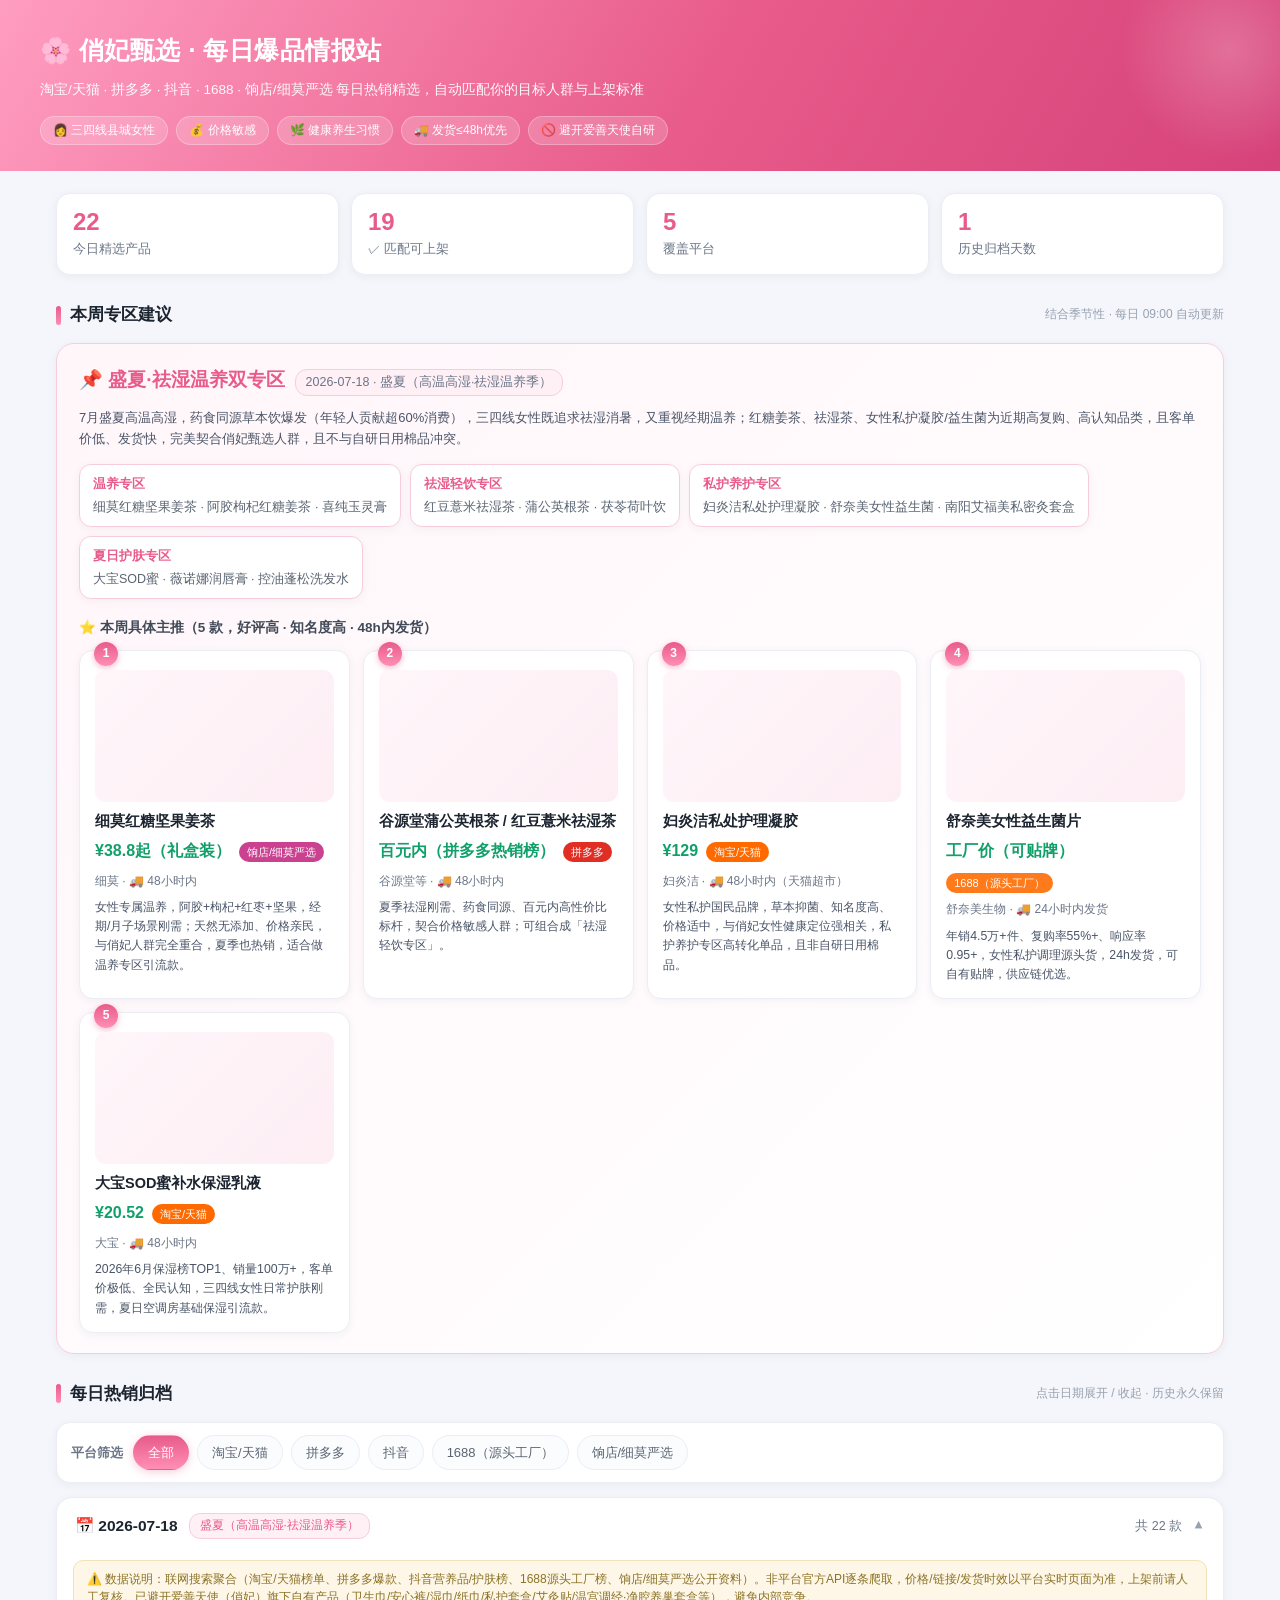
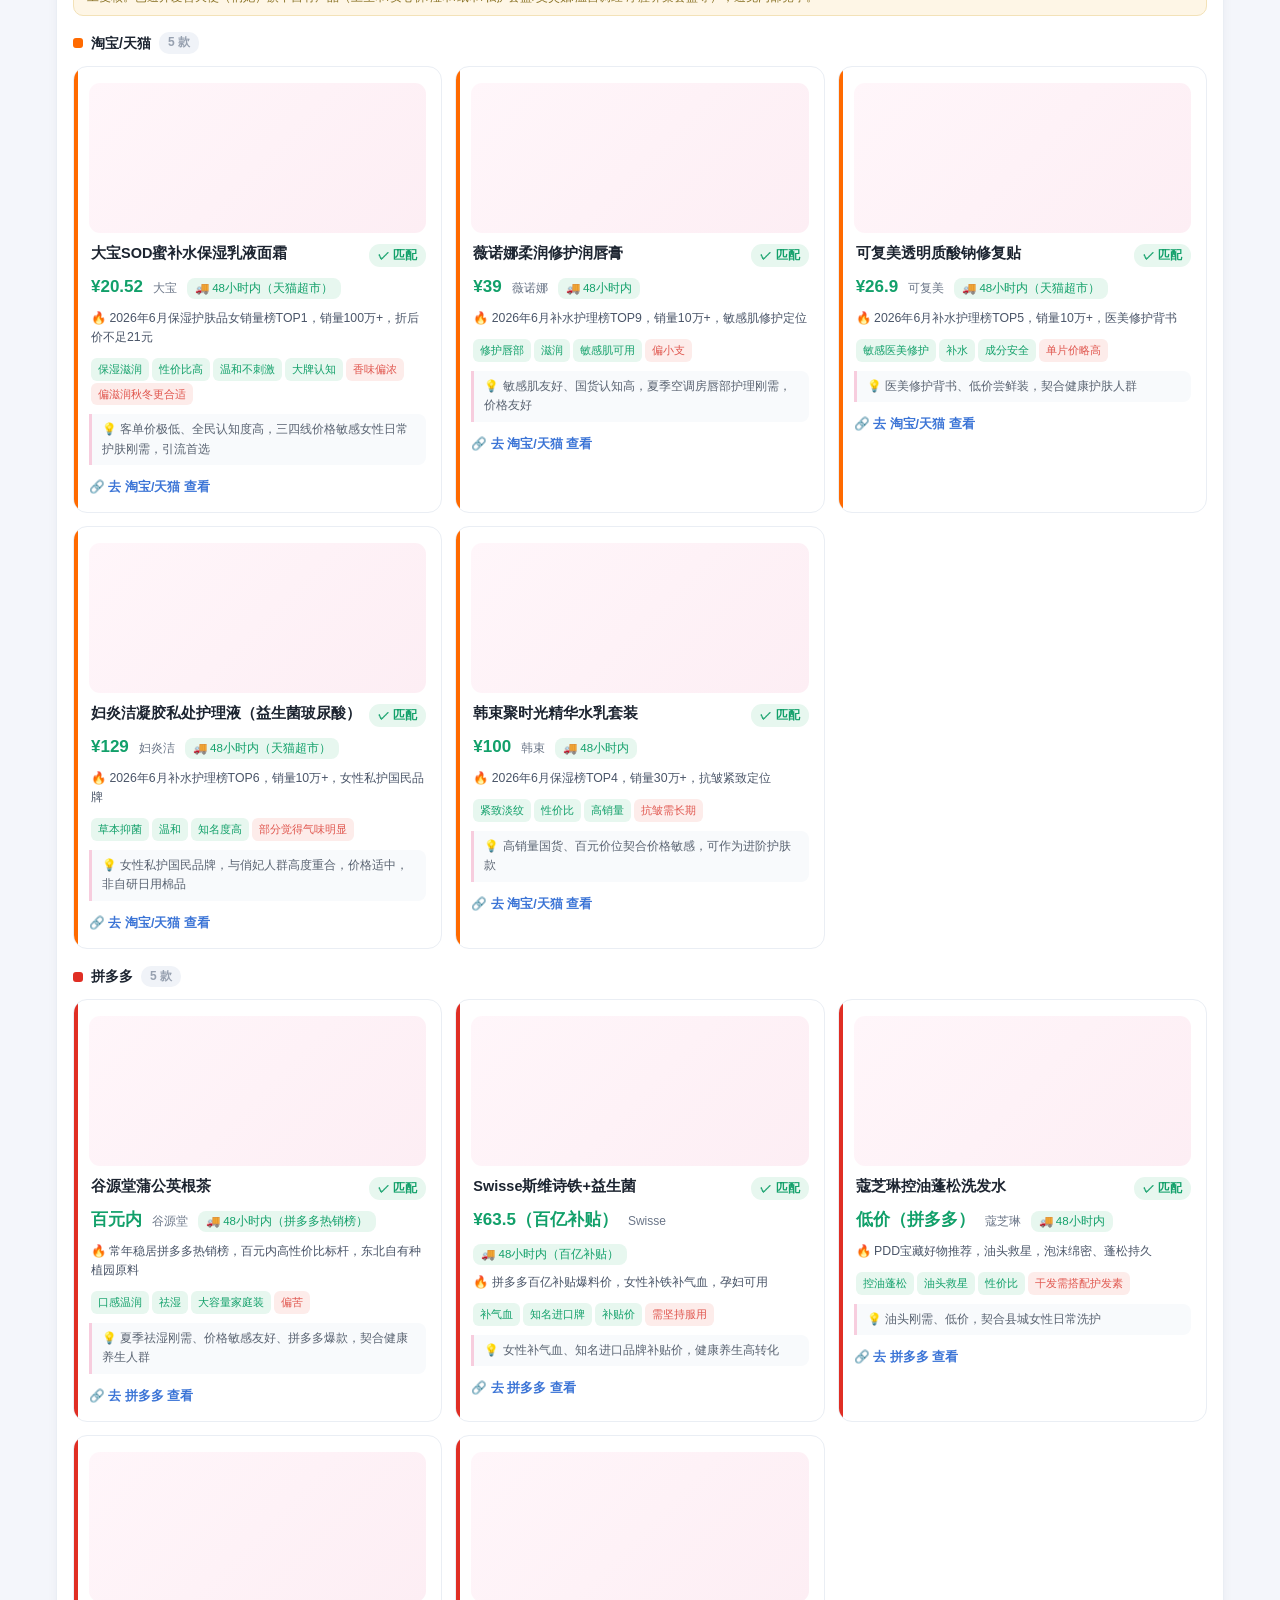
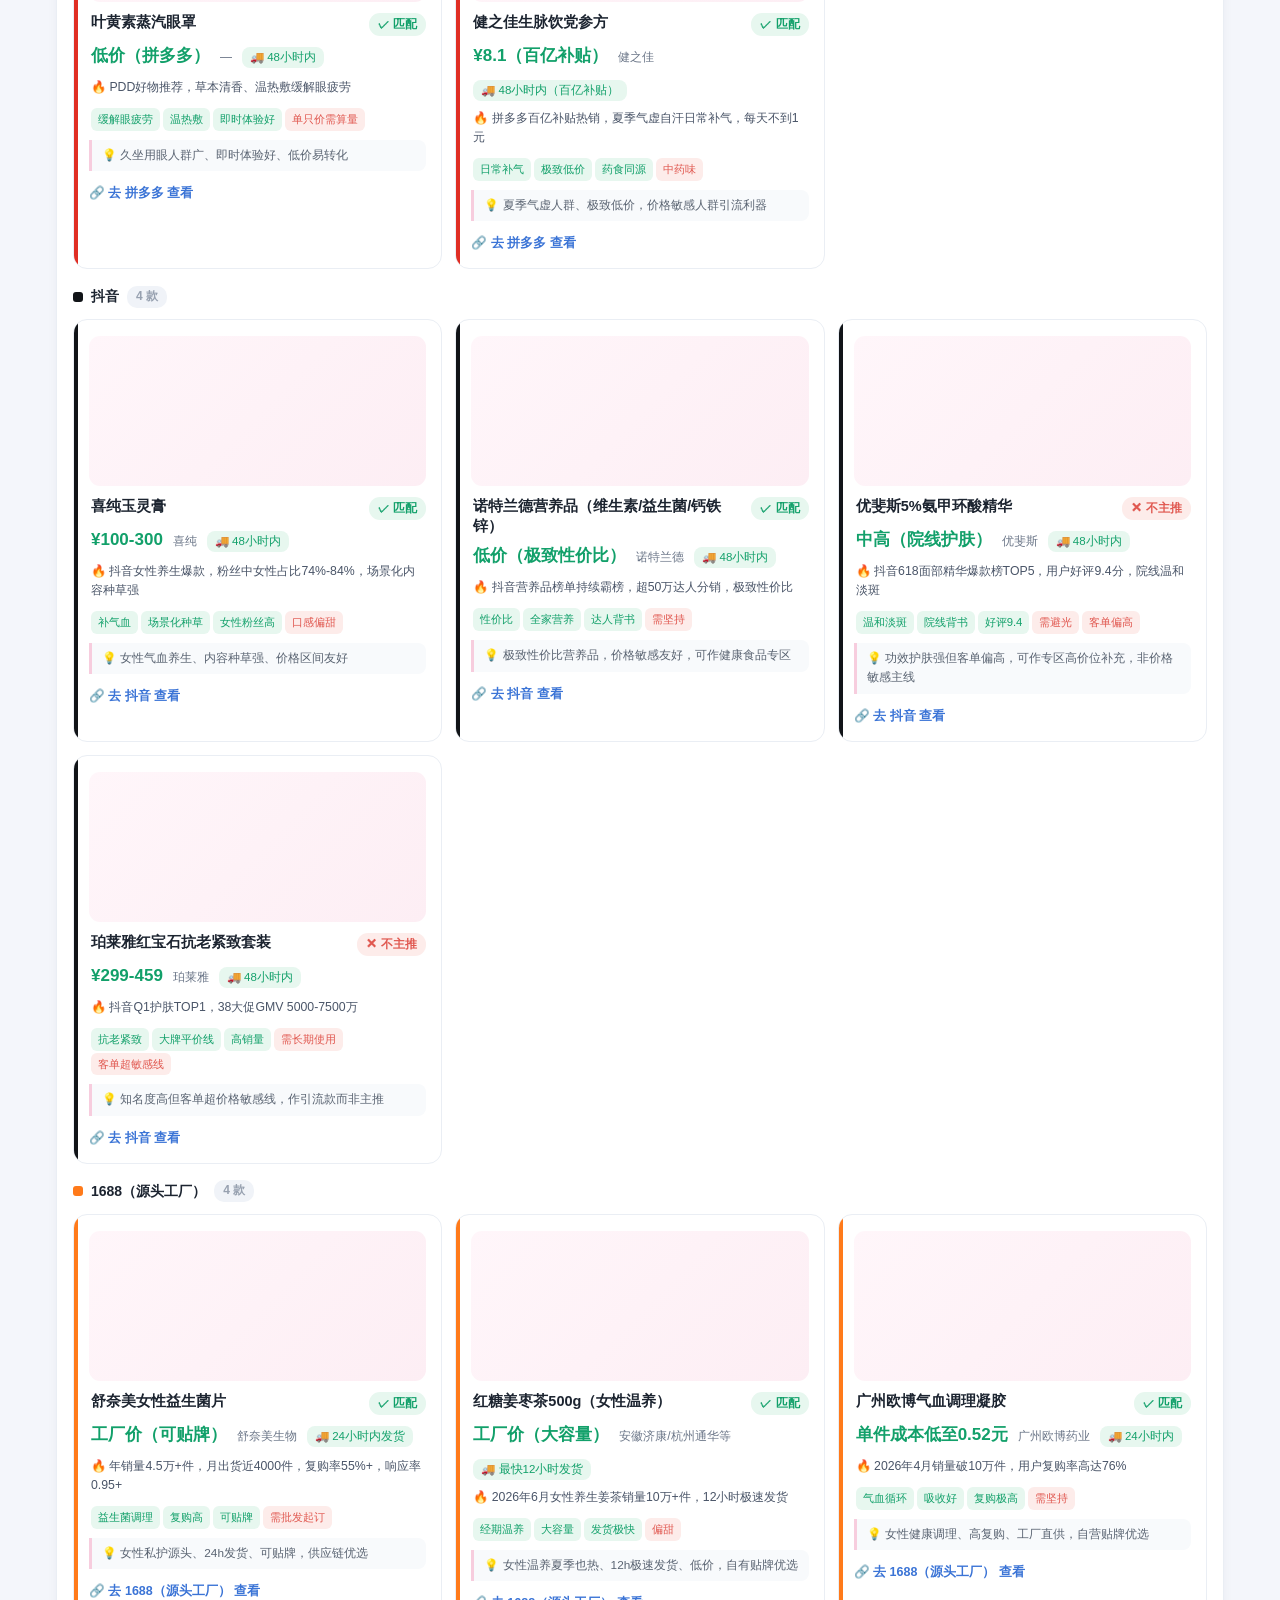
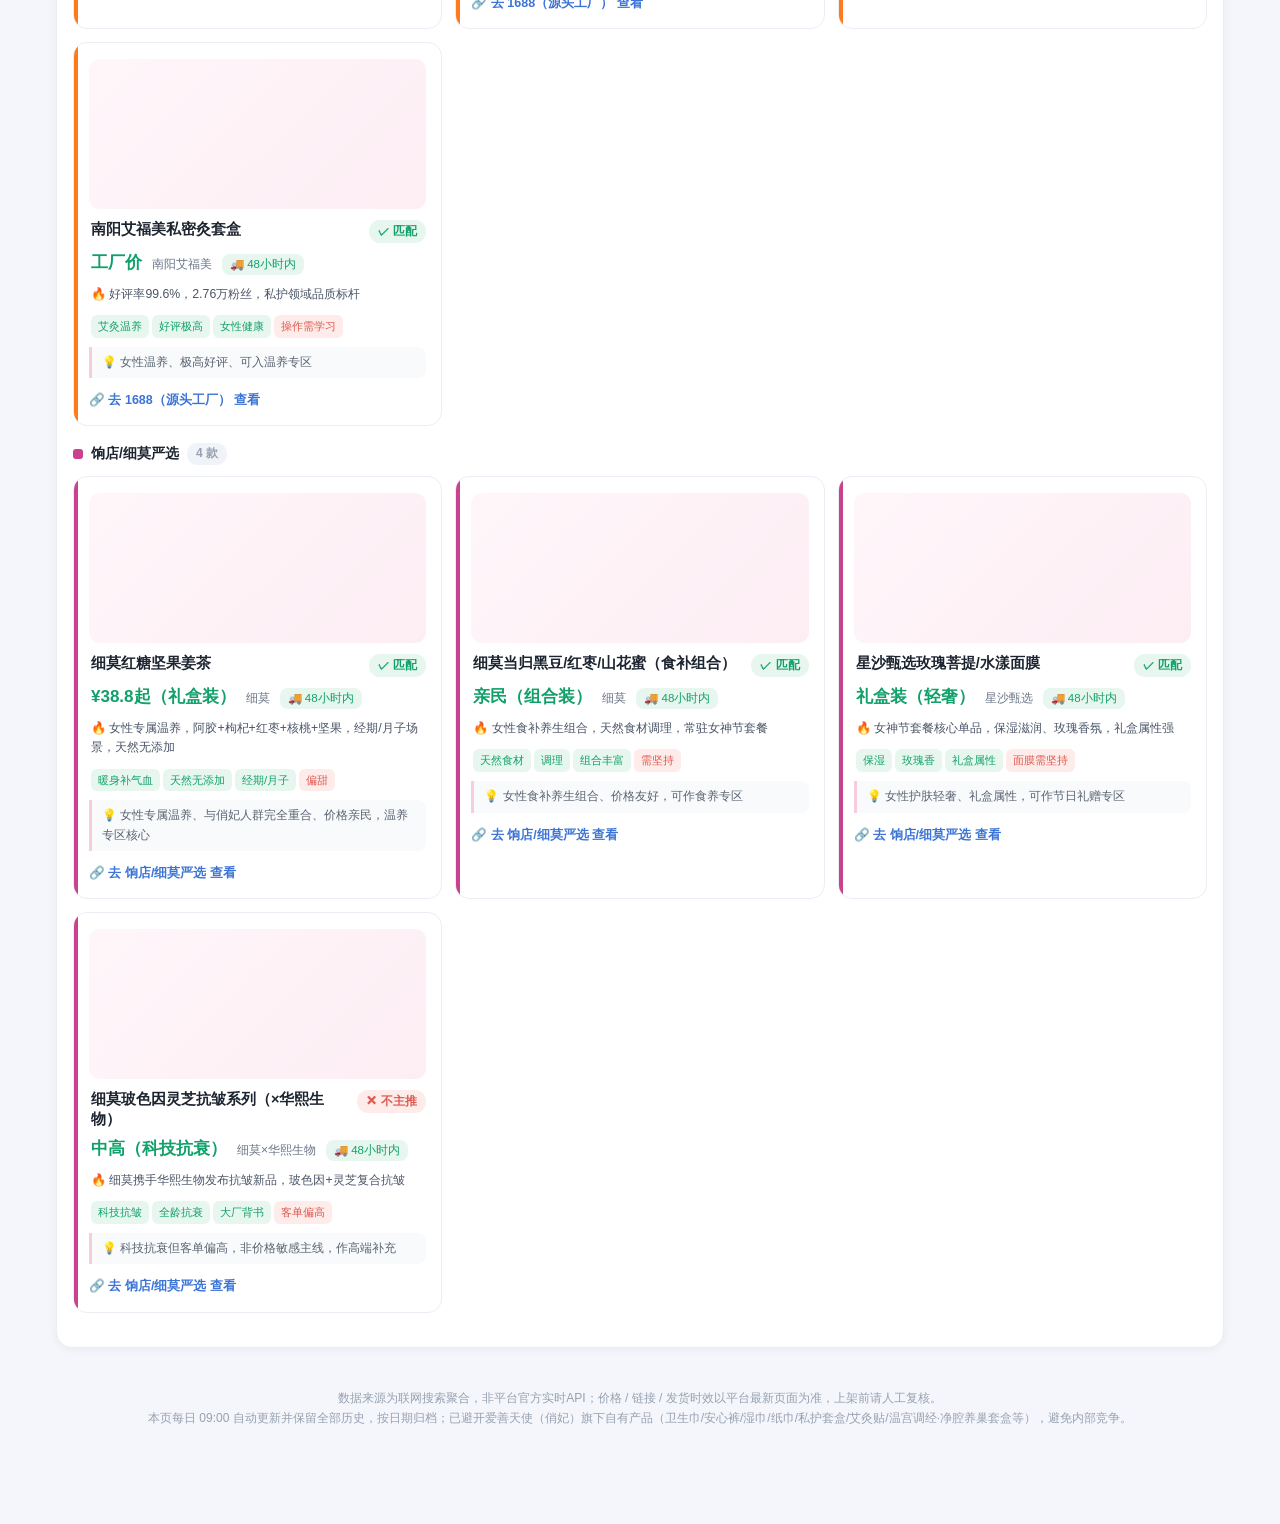
==== web/index.html @ fdeb2cb1 "优化：网页产品带图 + 每日选品增至20 + 加入爱善天使旗下自研产品双重排除黑名单" ====
<!DOCTYPE html>
<html lang="zh-CN">
<head>
<meta charset="UTF-8">
<meta name="viewport" content="width=device-width, initial-scale=1.0">
<title>俏妃甄选 · 每日爆品情报站</title>
<style>
  :root{
    --bg:#f4f6fb; --card:#ffffff; --line:#eaeef4; --line2:#f0f3f8;
    --text:#1c2430; --sub:#6b7688; --faint:#97a1b0;
    --brand:#e85b8a; --brand-2:#ff8fb4; --brand-soft:#fff0f6; --brand-line:#f7cdde;
    --green:#12a06a; --green-soft:#e7f7ef;
    --red:#e0574f; --red-soft:#fdecea;
    --amber:#b9800f; --amber-soft:#fef6e6;
    --blue:#3b74d6;
    --shadow:0 2px 10px rgba(30,40,60,.05); --shadow-h:0 6px 20px rgba(232,91,138,.12);
    /* 平台色 */
    --p-tb:#ff6a00; --p-pdd:#e02e24; --p-dy:#111418; --p-1688:#ff7a1a; --p-xm:#c9418f;
  }
  *{box-sizing:border-box}
  html{scroll-behavior:smooth}
  body{margin:0;background:var(--bg);color:var(--text);
    font-family:-apple-system,"PingFang SC","Microsoft YaHei",Segoe UI,Roboto,sans-serif;
    font-size:14px;line-height:1.65;-webkit-font-smoothing:antialiased}

  /* ===== Header ===== */
  header{background:linear-gradient(120deg,#ff9dc0 0%,#e85b8a 55%,#d6437a 100%);
    color:#fff;padding:30px 24px 26px;position:relative;overflow:hidden}
  header::after{content:"";position:absolute;right:-60px;top:-60px;width:220px;height:220px;
    background:radial-gradient(circle,rgba(255,255,255,.22),transparent 70%);border-radius:50%}
  .hd{max-width:1200px;margin:0 auto;position:relative;z-index:1}
  header h1{margin:0;font-size:25px;font-weight:800;letter-spacing:.5px}
  header .sub{margin:8px 0 0;opacity:.95;font-size:13.5px;max-width:820px}
  .hd-badges{margin-top:14px;display:flex;flex-wrap:wrap;gap:8px}
  .hd-badge{background:rgba(255,255,255,.18);border:1px solid rgba(255,255,255,.28);
    border-radius:20px;padding:4px 12px;font-size:12px;backdrop-filter:blur(4px)}

  .wrap{max-width:1200px;margin:0 auto;padding:20px 16px 70px}

  /* ===== 概览统计 ===== */
  .stats{display:grid;grid-template-columns:repeat(4,1fr);gap:12px;margin:2px 0 22px}
  .stat{background:var(--card);border:1px solid var(--line);border-radius:14px;
    padding:15px 16px;box-shadow:var(--shadow)}
  .stat .n{font-size:24px;font-weight:800;color:var(--brand);line-height:1.1}
  .stat .l{font-size:12.5px;color:var(--sub);margin-top:3px}

  /* ===== 区块标题 ===== */
  .sec-title{display:flex;align-items:center;gap:9px;margin:26px 0 14px;font-size:17px;font-weight:800}
  .sec-title .bar{width:5px;height:19px;background:linear-gradient(var(--brand),var(--brand-2));border-radius:3px}
  .sec-title .hint{font-size:12px;font-weight:500;color:var(--faint);margin-left:auto}

  /* ===== 本周专区建议 ===== */
  .week{background:linear-gradient(135deg,#fff6fa,#ffffff);border:1px solid var(--brand-line);
    border-radius:18px;padding:20px 22px;box-shadow:var(--shadow)}
  .week-top{display:flex;flex-wrap:wrap;align-items:baseline;gap:10px}
  .week-theme{font-size:19px;font-weight:800;color:var(--brand)}
  .week-date{font-size:12.5px;color:var(--sub);background:var(--brand-soft);
    border:1px solid var(--brand-line);border-radius:12px;padding:2px 10px}
  .week-reason{color:#4a5568;margin:11px 0 4px;font-size:13px}
  .zones{display:flex;flex-wrap:wrap;gap:9px;margin:14px 0 18px}
  .zone{background:#fff;border:1px solid var(--brand-line);border-radius:12px;
    padding:9px 13px;font-size:12.5px;box-shadow:var(--shadow)}
  .zone .zt{color:var(--brand);font-weight:700;display:block;margin-bottom:2px;font-size:12.5px}
  .zone .zp{color:#5a6472}

  .picks-hd{font-size:13.5px;font-weight:700;color:#404a58;margin:6px 0 10px;
    display:flex;align-items:center;gap:6px}
  .picks{display:grid;grid-template-columns:repeat(auto-fill,minmax(230px,1fr));gap:13px}
  .pick{position:relative;background:#fff;border:1px solid var(--line);border-radius:14px;
    padding:15px 15px 14px;box-shadow:var(--shadow);transition:.2s}
  .pick:hover{box-shadow:var(--shadow-h);transform:translateY(-2px);border-color:var(--brand-line)}
  .pick .rank{position:absolute;top:-9px;left:14px;width:24px;height:24px;border-radius:50%;
    background:linear-gradient(var(--brand),var(--brand-2));color:#fff;font-size:12px;font-weight:800;
    display:flex;align-items:center;justify-content:center;box-shadow:0 2px 6px rgba(232,91,138,.4)}
  .pick h4{margin:6px 0 7px;font-size:14.5px;font-weight:700;line-height:1.35}
  .pick .prow{display:flex;align-items:baseline;gap:8px;flex-wrap:wrap;margin-bottom:7px}
  .pick .pr{color:var(--green);font-weight:800;font-size:16px}
  .pick .plat{font-size:11px;color:#fff;padding:1px 8px;border-radius:10px;background:var(--brand)}
  .pick .m{font-size:12px;color:var(--sub);margin-bottom:7px}
  .pick p{margin:0;font-size:12.3px;color:#4a5568;line-height:1.55}

  /* ===== 筛选 ===== */
  .filters{display:flex;flex-wrap:wrap;gap:8px;align-items:center;
    background:var(--card);border:1px solid var(--line);border-radius:14px;
    padding:12px 14px;box-shadow:var(--shadow)}
  .filters .lbl{color:var(--sub);font-size:13px;font-weight:600;margin-right:2px}
  .chip{border:1px solid var(--line);background:#fbfcfe;border-radius:20px;padding:6px 14px;
    cursor:pointer;font-size:13px;color:#5a6472;transition:.15s;user-select:none}
  .chip:hover{border-color:var(--brand-line);color:var(--brand)}
  .chip.active{background:linear-gradient(var(--brand),var(--brand-2));color:#fff;border-color:transparent;
    box-shadow:0 2px 8px rgba(232,91,138,.3)}

  /* ===== 日期归档 ===== */
  .day{background:var(--card);border:1px solid var(--line);border-radius:16px;
    margin:14px 0;overflow:hidden;box-shadow:var(--shadow)}
  .day-head{display:flex;flex-wrap:wrap;justify-content:space-between;align-items:center;
    gap:8px;padding:15px 18px;cursor:pointer;transition:.15s}
  .day-head:hover{background:#fcfdff}
  .day-head .left{display:flex;align-items:center;gap:11px;flex-wrap:wrap}
  .day-head .d{font-weight:800;font-size:15.5px}
  .day-head .s{color:var(--brand);font-size:12px;background:var(--brand-soft);
    border:1px solid var(--brand-line);border-radius:11px;padding:2px 10px}
  .day-head .right{display:flex;align-items:center;gap:10px}
  .day-head .cnt{color:var(--sub);font-size:12.5px}
  .day-head .arrow{color:var(--faint);transition:transform .25s;font-size:13px}
  .day.open .day-head .arrow{transform:rotate(180deg)}
  .day-body{display:none;padding:0 16px 18px}
  .day.open .day-body{display:block;animation:fade .25s ease}
  @keyframes fade{from{opacity:0;transform:translateY(-4px)}to{opacity:1;transform:none}}

  .src{color:#8a7326;font-size:12px;padding:9px 13px;background:var(--amber-soft);
    border:1px solid #f3e2b8;border-radius:10px;margin:6px 0 14px;line-height:1.5}

  /* 平台分组 */
  .pgroup{margin:16px 0}
  .pgroup-hd{display:flex;align-items:center;gap:8px;margin:0 0 11px;font-size:14px;font-weight:700}
  .pgroup-hd .dot{width:10px;height:10px;border-radius:3px}
  .pgroup-hd .num{font-size:12px;font-weight:600;color:var(--faint);background:var(--line2);
    border-radius:10px;padding:1px 9px}

  /* 产品卡 */
  .cards{display:grid;grid-template-columns:repeat(auto-fill,minmax(300px,1fr));gap:13px}
  .card{position:relative;background:#fff;border:1px solid var(--line);border-radius:14px;
    padding:14px 15px;transition:.2s;overflow:hidden}
  .card::before{content:"";position:absolute;left:0;top:0;bottom:0;width:4px;background:var(--brand)}
  .card:hover{box-shadow:var(--shadow-h);transform:translateY(-2px)}
  .card .ctop{display:flex;justify-content:space-between;align-items:flex-start;gap:8px;margin-bottom:6px}
  .card h5{margin:0;font-size:14.5px;font-weight:700;line-height:1.35;padding-left:2px}
  .tag{flex:none;display:inline-block;padding:2px 9px;border-radius:11px;font-size:11.5px;font-weight:700;white-space:nowrap}
  .tag.y{background:var(--green-soft);color:var(--green)}
  .tag.n{background:var(--red-soft);color:var(--red)}
  .card .prow{display:flex;align-items:baseline;gap:10px;flex-wrap:wrap;margin:2px 0 8px;padding-left:2px}
  .card .pr{color:var(--green);font-weight:800;font-size:17px}
  .card .brand{font-size:12px;color:var(--sub)}
  .card .ship{font-size:11.5px;color:var(--green);background:var(--green-soft);border-radius:8px;padding:1px 8px}
  .card .reason{font-size:12.3px;color:#4a5568;margin:0 0 9px;padding-left:2px;line-height:1.55}
  .card .kws{padding-left:2px;margin-bottom:9px}
  .kw{display:inline-block;border-radius:6px;padding:2px 7px;margin:2px 3px 0 0;font-size:11.3px}
  .kw.good{background:var(--green-soft);color:var(--green)}
  .kw.bad{background:var(--red-soft);color:var(--red)}
  .card .mr{font-size:11.8px;color:#5a6472;background:#f8fafc;border-left:3px solid var(--brand-line);
    border-radius:0 8px 8px 0;padding:6px 10px;margin:0 0 10px}
  .card .link{display:inline-flex;align-items:center;gap:5px;color:var(--blue);
    text-decoration:none;font-size:12.5px;font-weight:600}
  .card .link:hover{text-decoration:underline}

  /* 产品图片 */
  .imgwrap{position:relative;height:150px;border-radius:11px;overflow:hidden;margin:2px 0 11px;
    background:linear-gradient(135deg,#fff6fa,#fdeef4);display:flex;align-items:center;justify-content:center}
  .imgwrap img{position:absolute;inset:0;width:100%;height:100%;object-fit:cover;opacity:0;transition:opacity .3s}
  .imgwrap img.loaded{opacity:1}
  .pick .imgwrap{height:132px;margin:4px 0 10px}

  .empty{color:var(--sub);padding:26px;text-align:center}
  footer{color:var(--faint);font-size:12px;text-align:center;padding:26px 12px;line-height:1.7}

  @media(max-width:640px){
    .stats{grid-template-columns:repeat(2,1fr)}
    header h1{font-size:21px}
  }
</style>
</head>
<body>
<header>
  <div class="hd">
    <h1>🌸 俏妃甄选 · 每日爆品情报站</h1>
    <p class="sub">淘宝/天猫 · 拼多多 · 抖音 · 1688 · 饷店/细莫严选 每日热销精选，自动匹配你的目标人群与上架标准</p>
    <div class="hd-badges">
      <span class="hd-badge">👩 三四线县城女性</span>
      <span class="hd-badge">💰 价格敏感</span>
      <span class="hd-badge">🌿 健康养生习惯</span>
      <span class="hd-badge">🚚 发货≤48h优先</span>
      <span class="hd-badge">🚫 避开爱善天使自研</span>
    </div>
  </div>
</header>

<div class="wrap">
  <div class="stats" id="stats"></div>

  <div class="sec-title"><span class="bar"></span>本周专区建议<span class="hint">结合季节性 · 每日 09:00 自动更新</span></div>
  <div id="latest"></div>

  <div class="sec-title"><span class="bar"></span>每日热销归档<span class="hint">点击日期展开 / 收起 · 历史永久保留</span></div>
  <div class="filters" id="filters"><span class="lbl">平台筛选</span><span class="chip active" data-p="全部">全部</span></div>

  <div id="archive"></div>

  <footer>
    数据来源为联网搜索聚合，非平台官方实时API；价格 / 链接 / 发货时效以平台最新页面为准，上架前请人工复核。<br>
    本页每日 09:00 自动更新并保留全部历史，按日期归档；已避开爱善天使（俏妃）旗下自有产品（卫生巾/安心裤/湿巾/纸巾/私护套盒/艾灸贴/温宫调经·净腔养巢套盒等），避免内部竞争。
  </footer>
</div>

<script src="data.js"></script>
<script>
(function(){
  var DATA = (window.DASHBOARD_DATA || []);
  var currentFilter = "全部";

  // 图片加载失败时的精美占位（带产品名 + 平台色）
  function placeholderSVG(label, color){
    var s='<svg xmlns="http://www.w3.org/2000/svg" width="300" height="200">'+
      '<rect width="100%" height="100%" fill="'+color+'" opacity="0.12"/>'+
      '<rect x="6" y="6" width="288" height="188" rx="12" fill="none" stroke="'+color+'" stroke-width="2" opacity="0.5"/>'+
      '<text x="50%" y="50%" font-family="PingFang SC,Microsoft YaHei,sans-serif" font-size="17" font-weight="700" fill="'+color+'" text-anchor="middle" dominant-baseline="middle">'+label+'</text></svg>';
    return 'data:image/svg+xml,'+encodeURIComponent(s);
  }
  function imgFallback(img){
    img.onerror=null;
    img.src=placeholderSVG(img.getAttribute('data-label')||'商品', img.getAttribute('data-color')||'#e85b8a');
  }
  function imgTag(p){
    var col=pcolor(p.platform);
    var src=esc(p.image||'');
    return '<div class="imgwrap"><img src="'+src+'" data-label="'+esc(p.name)+'" data-color="'+col+'" '+
      'referrerpolicy="no-referrer" onerror="imgFallback(this)" onload="this.classList.add(\'loaded\')"></div>';
  }

  var PCOLOR = {
    "淘宝/天猫":"var(--p-tb)","拼多多":"var(--p-pdd)","抖音":"var(--p-dy)",
    "1688（源头工厂）":"var(--p-1688)","饷店/细莫严选":"var(--p-xm)"
  };
  function pcolor(p){ return PCOLOR[p] || "var(--brand)"; }

  // 平台列表
  var platforms=[];
  DATA.forEach(function(d){ d.products.forEach(function(p){
    if(platforms.indexOf(p.platform)===-1) platforms.push(p.platform);
  });});

  // ---- 概览统计 ----
  (function(){
    var total=0, matched=0;
    if(DATA.length){ total=DATA[0].products.length; matched=DATA[0].products.filter(function(p){return p.match;}).length; }
    var el=document.getElementById('stats');
    el.innerHTML=
      '<div class="stat"><div class="n">'+total+'</div><div class="l">今日精选产品</div></div>'+
      '<div class="stat"><div class="n">'+matched+'</div><div class="l">✓ 匹配可上架</div></div>'+
      '<div class="stat"><div class="n">'+platforms.length+'</div><div class="l">覆盖平台</div></div>'+
      '<div class="stat"><div class="n">'+DATA.length+'</div><div class="l">历史归档天数</div></div>';
  })();

  // ---- 筛选条 ----
  var fwrap=document.getElementById('filters');
  platforms.forEach(function(p){
    var c=document.createElement('span');
    c.className='chip'; c.textContent=p; c.setAttribute('data-p',p);
    c.onclick=function(){ setFilter(p); };
    fwrap.appendChild(c);
  });
  function setFilter(p){
    currentFilter=p;
    document.querySelectorAll('.chip').forEach(function(c){
      c.classList.toggle('active', c.getAttribute('data-p')===p);
    });
    render();
  }

  function esc(s){ return (s==null?'':String(s)); }
  function kws(list,cls){
    return (list||[]).map(function(k){return '<span class="kw '+cls+'">'+esc(k)+'</span>';}).join('');
  }

  // ---- 产品卡 ----
  function card(p){
    var col=pcolor(p.platform);
    return '<div class="card" style="--brand:'+col+'">'+
      imgTag(p)+
      '<div class="ctop">'+
        '<h5>'+esc(p.name)+'</h5>'+
        (p.match?'<span class="tag y">✓ 匹配</span>':'<span class="tag n">✕ 不主推</span>')+
      '</div>'+
      '<div class="prow">'+
        '<span class="pr">'+esc(p.price)+'</span>'+
        '<span class="brand">'+esc(p.brand)+'</span>'+
        '<span class="ship">🚚 '+esc(p.shipping)+'</span>'+
      '</div>'+
      '<p class="reason">🔥 '+esc(p.hotReason)+'</p>'+
      '<div class="kws">'+kws(p.goodKeywords,'good')+kws(p.badKeywords,'bad')+'</div>'+
      '<div class="mr">💡 '+esc(p.matchReason)+'</div>'+
      '<a class="link" href="'+esc(p.link)+'" target="_blank" rel="noopener">🔗 去 '+esc(p.platform)+' 查看</a>'+
    '</div>';
  }

  // ---- 平台分组 ----
  function groupedBody(d){
    var groups={};
    d.products.forEach(function(p){
      if(currentFilter!=="全部" && p.platform!==currentFilter) return;
      (groups[p.platform]=groups[p.platform]||[]).push(p);
    });
    var order=platforms.filter(function(p){return groups[p];});
    if(!order.length) return '<div class="empty">该平台今日暂无匹配产品</div>';
    return order.map(function(plat){
      var list=groups[plat];
      return '<div class="pgroup">'+
        '<div class="pgroup-hd"><span class="dot" style="background:'+pcolor(plat)+'"></span>'+
          esc(plat)+'<span class="num">'+list.length+' 款</span></div>'+
        '<div class="cards">'+list.map(card).join('')+'</div>'+
      '</div>';
    }).join('');
  }

  // ---- 本周专区建议 ----
  function renderLatest(){
    var el=document.getElementById('latest');
    if(!DATA.length){ el.innerHTML='<div class="empty">暂无数据</div>'; return; }
    var d=DATA[0], w=d.weeklySuggestion||{};
    var zonesHtml=(w.zones||[]).map(function(z){
      return '<div class="zone"><span class="zt">'+esc(z.zone)+'</span><span class="zp">'+(z.products||[]).join(' · ')+'</span></div>';
    }).join('');
    var picksHtml=(w.topPicks||[]).map(function(p,i){
      return '<div class="pick">'+
        '<span class="rank">'+(i+1)+'</span>'+
        imgTag(p)+
        '<h4>'+esc(p.name)+'</h4>'+
        '<div class="prow"><span class="pr">'+esc(p.price)+'</span><span class="plat" style="background:'+pcolor(p.platform)+'">'+esc(p.platform)+'</span></div>'+
        '<div class="m">'+esc(p.brand)+' · 🚚 '+esc(p.shipping)+'</div>'+
        '<p>'+esc(p.reason)+'</p>'+
      '</div>';
    }).join('');
    el.innerHTML=
      '<div class="week">'+
        '<div class="week-top"><span class="week-theme">📌 '+esc(w.theme)+'</span>'+
          '<span class="week-date">'+esc(d.date)+' · '+esc(d.season)+'</span></div>'+
        '<div class="week-reason">'+esc(w.reason)+'</div>'+
        '<div class="zones">'+zonesHtml+'</div>'+
        '<div class="picks-hd">⭐ 本周具体主推（'+(w.topPicks||[]).length+' 款，好评高 · 知名度高 · 48h内发货）</div>'+
        '<div class="picks">'+picksHtml+'</div>'+
      '</div>';
  }

  // ---- 归档渲染 ----
  function render(){
    var arc=document.getElementById('archive');
    arc.innerHTML='';
    var any=false;
    DATA.forEach(function(d,idx){
      var visible = currentFilter==="全部" ? d.products.length :
        d.products.filter(function(p){return p.platform===currentFilter;}).length;
      if(visible===0) return;
      any=true;
      var div=document.createElement('div');
      div.className='day'+(idx===0?' open':'');
      div.innerHTML=
        '<div class="day-head" onclick="this.parentNode.classList.toggle(\'open\')">'+
          '<div class="left"><span class="d">📅 '+esc(d.date)+'</span><span class="s">'+esc(d.season)+'</span></div>'+
          '<div class="right"><span class="cnt">共 '+visible+' 款'+(currentFilter==="全部"?'':'（'+esc(currentFilter)+'）')+'</span><span class="arrow">▼</span></div>'+
        '</div>'+
        '<div class="day-body">'+
          '<div class="src">⚠️ 数据说明：'+esc(d.dataSource)+'</div>'+
          groupedBody(d)+
        '</div>';
      arc.appendChild(div);
    });
    if(!any) arc.innerHTML='<div class="empty">该平台暂无归档数据</div>';
  }

  renderLatest();
  render();
})();
</script>
</body>
</html>
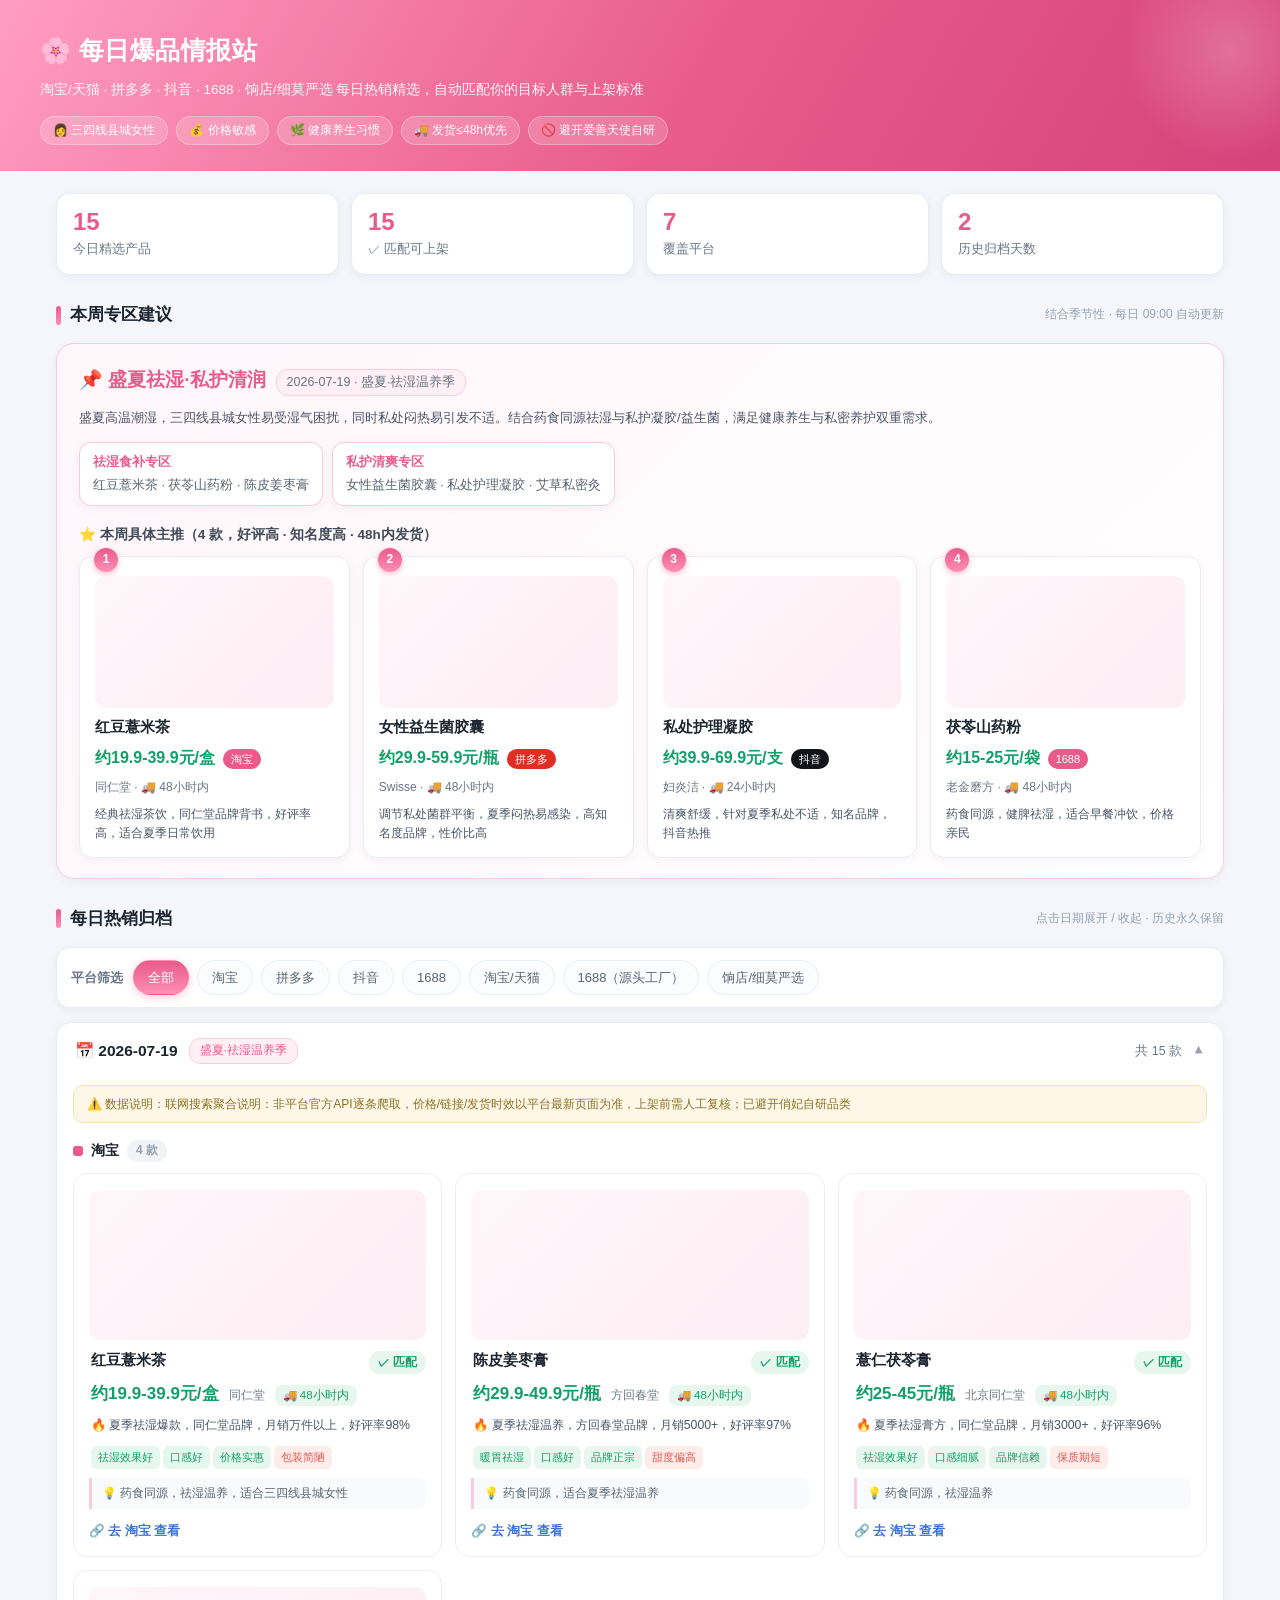
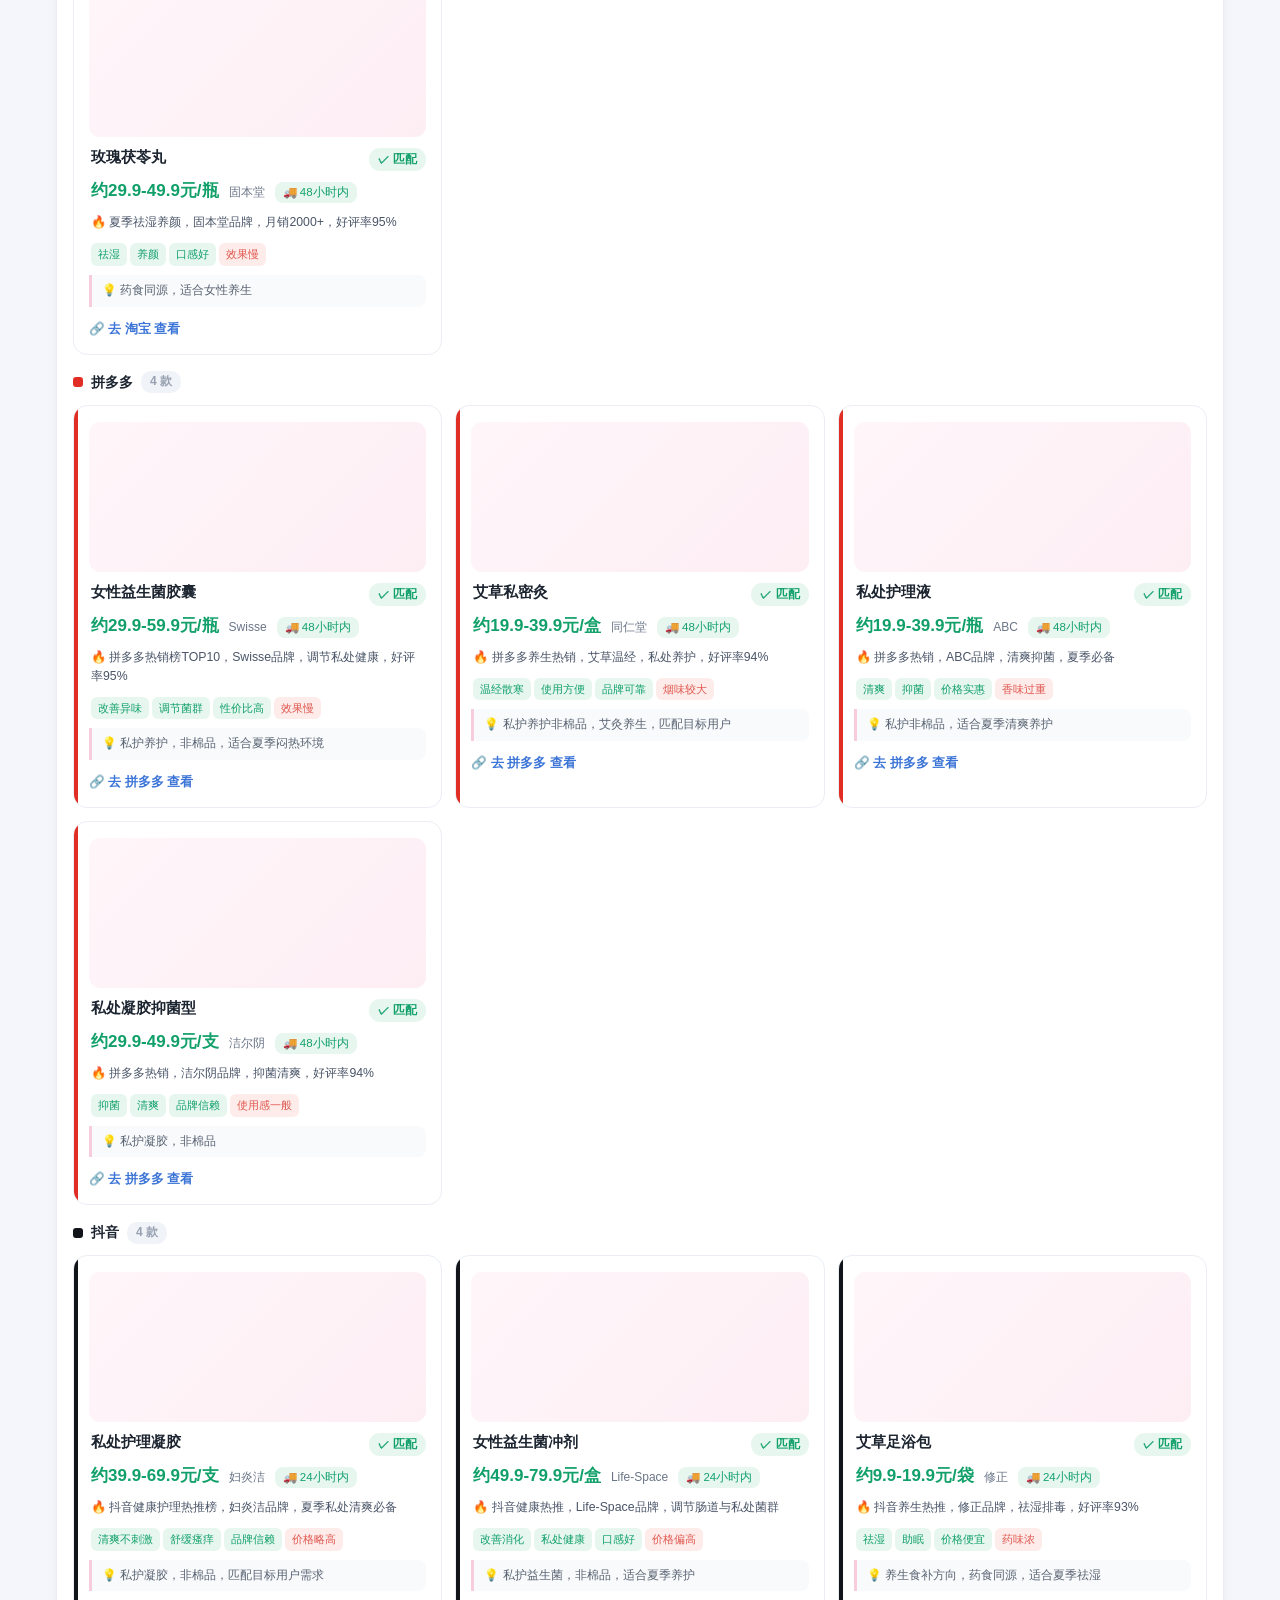
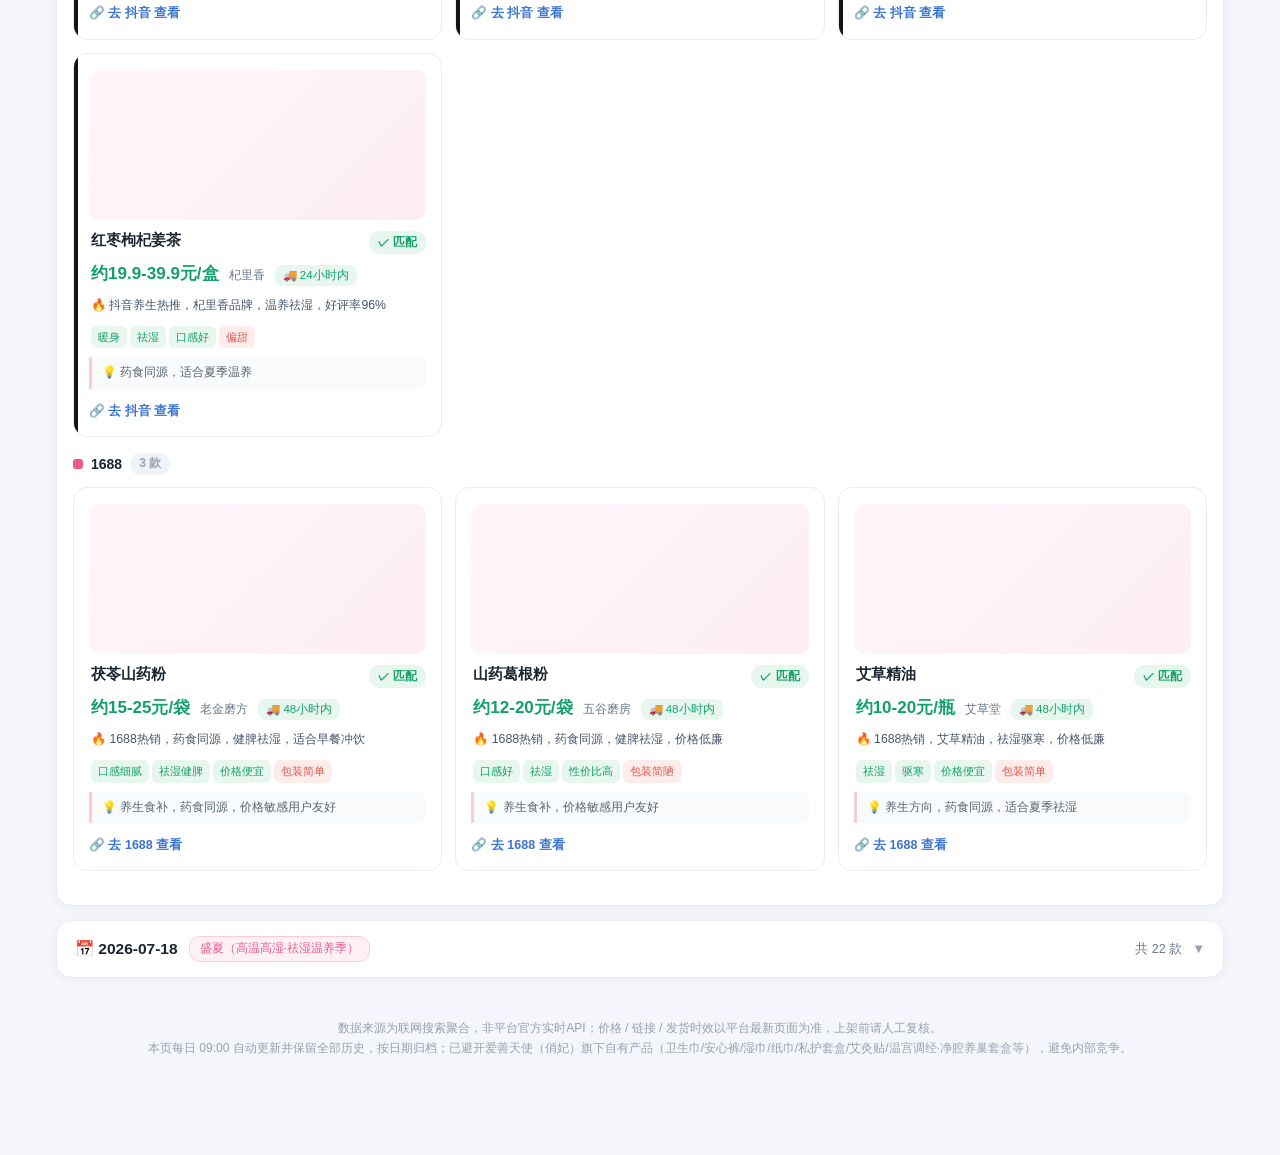
==== commit 044c1cd6: "优化：网页标题去掉俏妃甄选 + 保留本地最新README（解决冲突）" ====
--- a/web/index.html
+++ b/web/index.html
@@ -3,7 +3,7 @@
 <head>
 <meta charset="UTF-8">
 <meta name="viewport" content="width=device-width, initial-scale=1.0">
-<title>俏妃甄选 · 每日爆品情报站</title>
+<title>每日爆品情报站</title>
 <style>
   :root{
     --bg:#f4f6fb; --card:#ffffff; --line:#eaeef4; --line2:#f0f3f8;
@@ -163,7 +163,7 @@
 <body>
 <header>
   <div class="hd">
-    <h1>🌸 俏妃甄选 · 每日爆品情报站</h1>
+    <h1>🌸 每日爆品情报站</h1>
     <p class="sub">淘宝/天猫 · 拼多多 · 抖音 · 1688 · 饷店/细莫严选 每日热销精选，自动匹配你的目标人群与上架标准</p>
     <div class="hd-badges">
       <span class="hd-badge">👩 三四线县城女性</span>
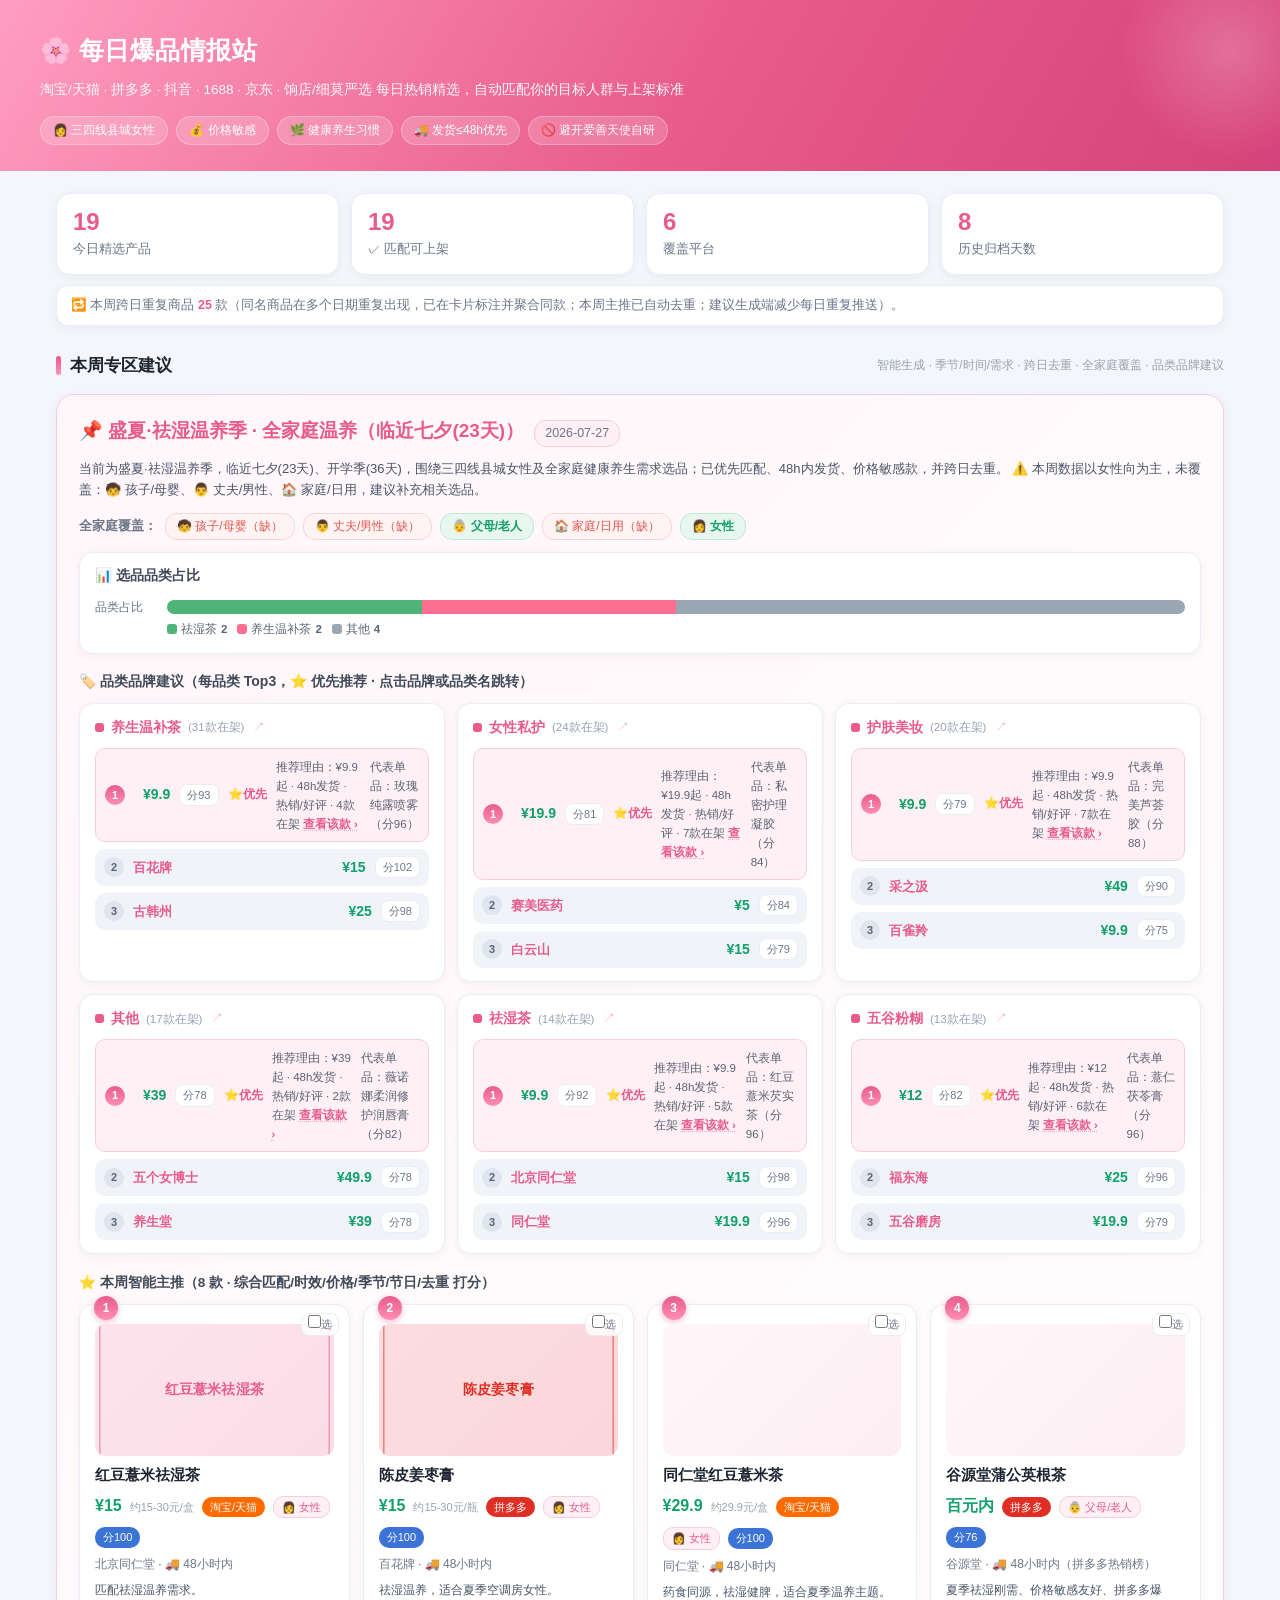
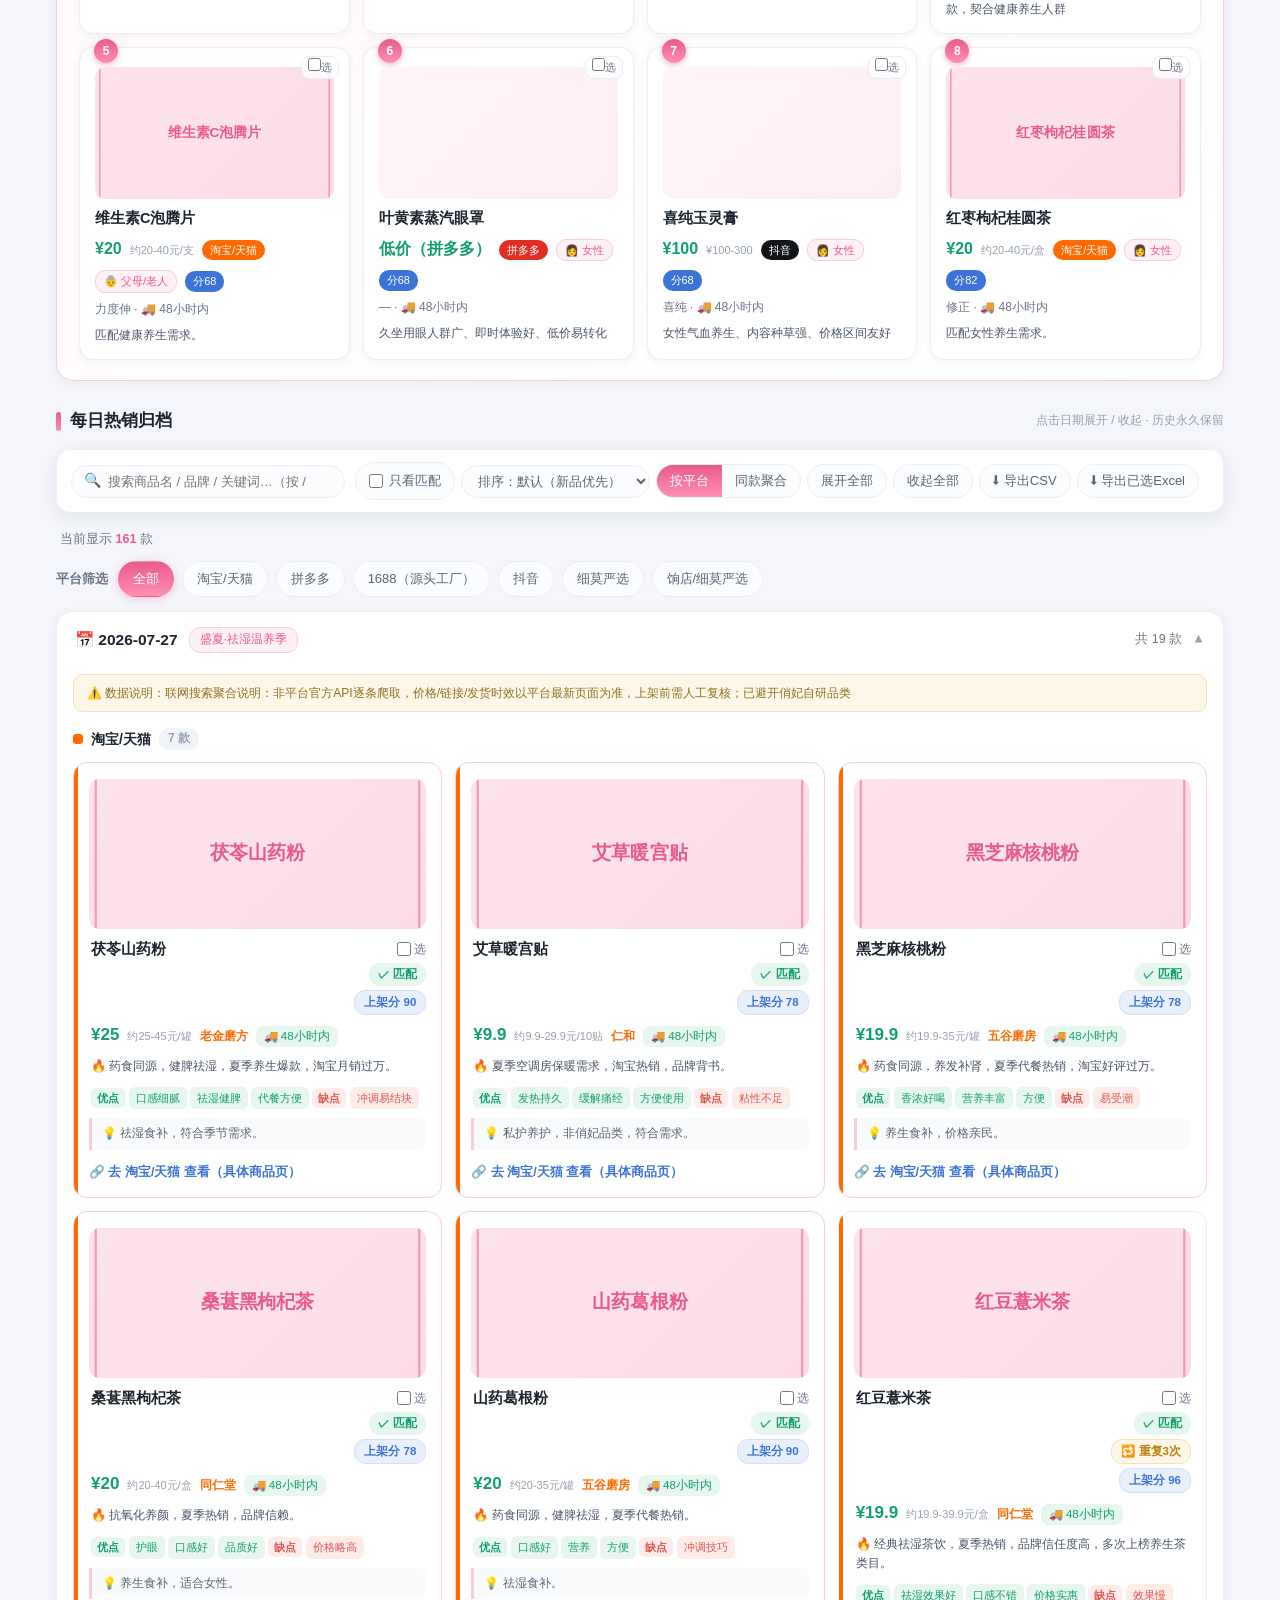
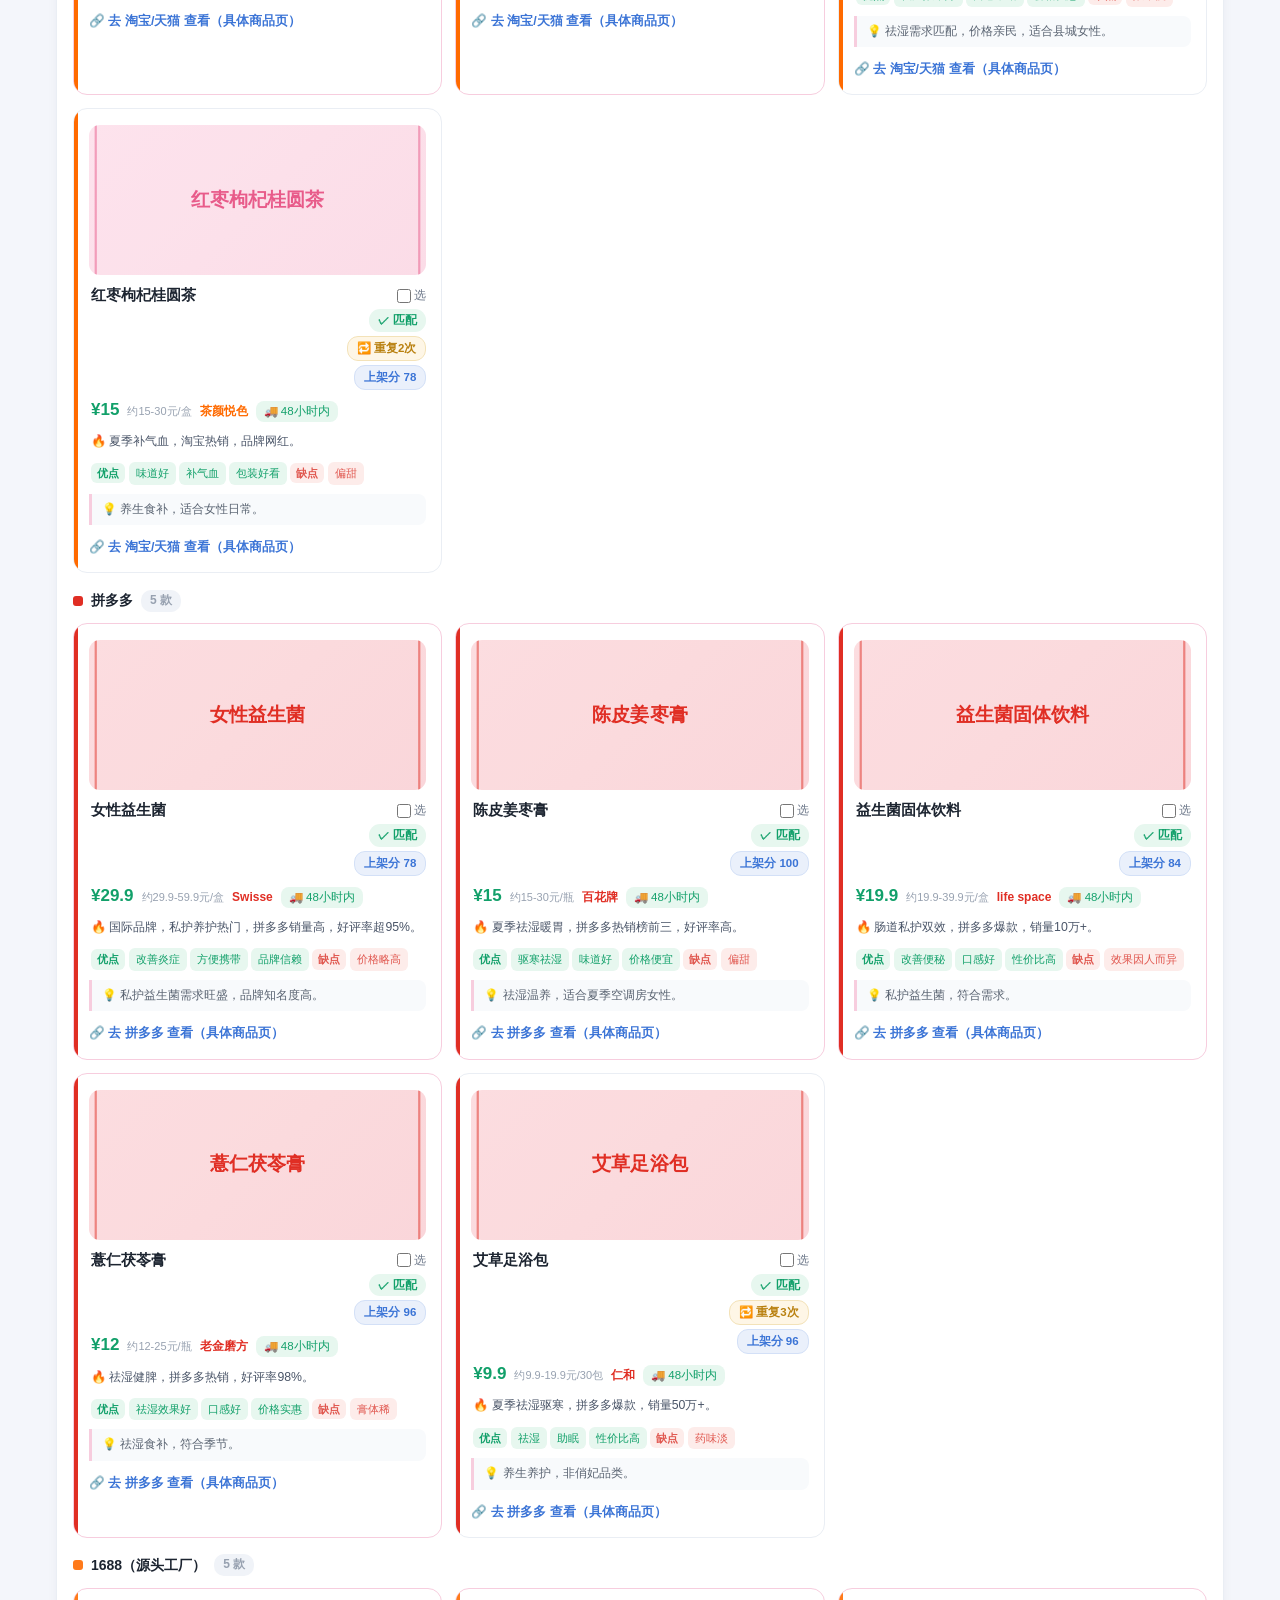
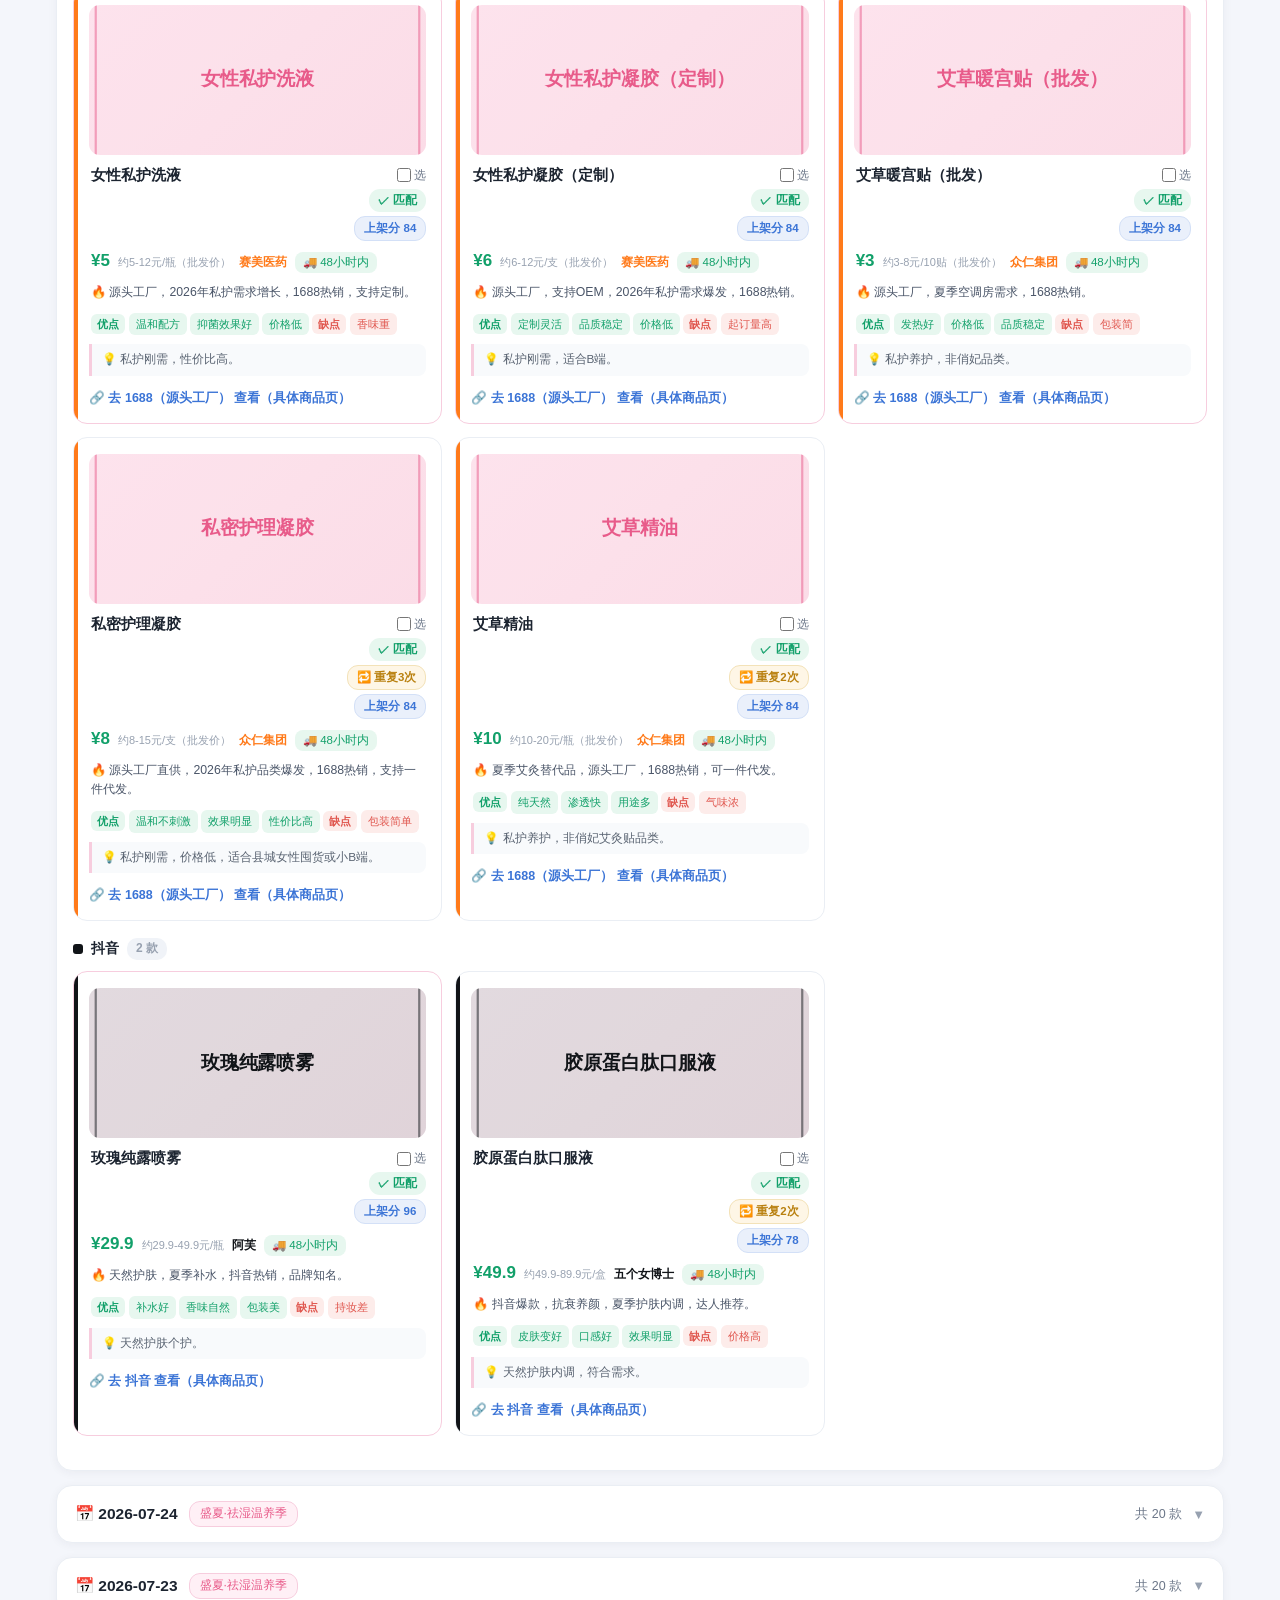
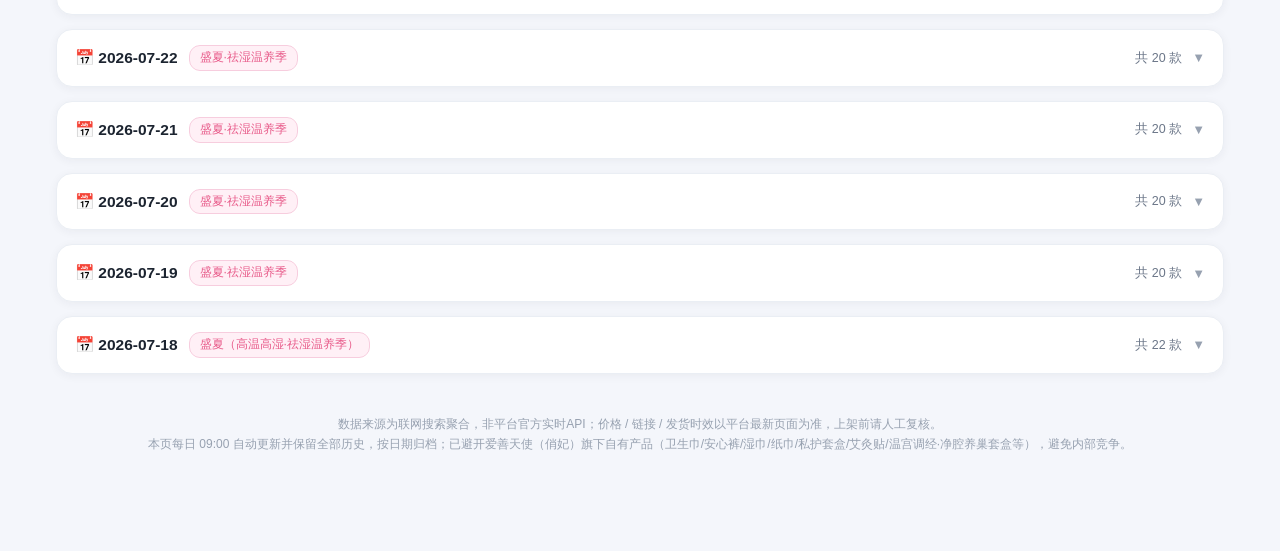
==== commit b8bef1eb: "优化第六轮：选品品类占比+勾选导出Excel+归档卡品牌/优缺点/跳转" ====
--- a/web/index.html
+++ b/web/index.html
@@ -14,8 +14,7 @@
     --amber:#b9800f; --amber-soft:#fef6e6;
     --blue:#3b74d6;
     --shadow:0 2px 10px rgba(30,40,60,.05); --shadow-h:0 6px 20px rgba(232,91,138,.12);
-    /* 平台色 */
-    --p-tb:#ff6a00; --p-pdd:#e02e24; --p-dy:#111418; --p-1688:#ff7a1a; --p-xm:#c9418f;
+    --p-tb:#ff6a00; --p-pdd:#e02e24; --p-dy:#111418; --p-1688:#ff7a1a; --p-xm:#c9418f; --p-jd:#e1251b;
   }
   *{box-sizing:border-box}
   html{scroll-behavior:smooth}
@@ -23,7 +22,6 @@
     font-family:-apple-system,"PingFang SC","Microsoft YaHei",Segoe UI,Roboto,sans-serif;
     font-size:14px;line-height:1.65;-webkit-font-smoothing:antialiased}
 
-  /* ===== Header ===== */
   header{background:linear-gradient(120deg,#ff9dc0 0%,#e85b8a 55%,#d6437a 100%);
     color:#fff;padding:30px 24px 26px;position:relative;overflow:hidden}
   header::after{content:"";position:absolute;right:-60px;top:-60px;width:220px;height:220px;
@@ -37,19 +35,20 @@
 
   .wrap{max-width:1200px;margin:0 auto;padding:20px 16px 70px}
 
-  /* ===== 概览统计 ===== */
-  .stats{display:grid;grid-template-columns:repeat(4,1fr);gap:12px;margin:2px 0 22px}
-  .stat{background:var(--card);border:1px solid var(--line);border-radius:14px;
-    padding:15px 16px;box-shadow:var(--shadow)}
+  .stats{display:grid;grid-template-columns:repeat(4,1fr);gap:12px;margin:2px 0 10px}
+  .stat{background:var(--card);border:1px solid var(--line);border-radius:14px;padding:15px 16px;box-shadow:var(--shadow)}
   .stat .n{font-size:24px;font-weight:800;color:var(--brand);line-height:1.1}
   .stat .l{font-size:12.5px;color:var(--sub);margin-top:3px}
 
-  /* ===== 区块标题 ===== */
+  .dupnote{font-size:12.5px;color:var(--sub);background:var(--card);border:1px solid var(--line);
+    border-radius:12px;padding:9px 14px;margin:0 0 18px;box-shadow:var(--shadow)}
+  .dupnote b{color:var(--brand)}
+
   .sec-title{display:flex;align-items:center;gap:9px;margin:26px 0 14px;font-size:17px;font-weight:800}
   .sec-title .bar{width:5px;height:19px;background:linear-gradient(var(--brand),var(--brand-2));border-radius:3px}
   .sec-title .hint{font-size:12px;font-weight:500;color:var(--faint);margin-left:auto}
 
-  /* ===== 本周专区建议 ===== */
+  /* 本周专区 */
   .week{background:linear-gradient(135deg,#fff6fa,#ffffff);border:1px solid var(--brand-line);
     border-radius:18px;padding:20px 22px;box-shadow:var(--shadow)}
   .week-top{display:flex;flex-wrap:wrap;align-items:baseline;gap:10px}
@@ -57,17 +56,47 @@
   .week-date{font-size:12.5px;color:var(--sub);background:var(--brand-soft);
     border:1px solid var(--brand-line);border-radius:12px;padding:2px 10px}
   .week-reason{color:#4a5568;margin:11px 0 4px;font-size:13px}
-  .zones{display:flex;flex-wrap:wrap;gap:9px;margin:14px 0 18px}
-  .zone{background:#fff;border:1px solid var(--brand-line);border-radius:12px;
-    padding:9px 13px;font-size:12.5px;box-shadow:var(--shadow)}
+  .cov{display:flex;flex-wrap:wrap;gap:8px;margin:12px 0 4px;align-items:center}
+  .cov .covlbl{font-size:12.5px;color:var(--sub);font-weight:600}
+  .cov-badge{font-size:12px;padding:3px 11px;border-radius:12px;border:1px solid var(--line);background:#fbfcfe;color:var(--faint)}
+  .cov-badge.on{background:var(--green-soft);color:var(--green);border-color:#bfe9d6;font-weight:700}
+  .cov-badge.gap{background:#fff4f3;border-color:#f6d6d3;color:var(--red)}
+
+  /* 价格带结构 */
+  .band{display:flex;flex-wrap:wrap;gap:8px;margin:12px 0 6px;align-items:center}
+  .band .blbl{font-size:12.5px;color:var(--sub);font-weight:600}
+  .band .b{font-size:12px;padding:3px 11px;border-radius:12px;font-weight:700}
+  .band .b.lead{background:#eaf3ff;color:#2f6fd6;border:1px solid #cfe1fb}
+  .band .b.profit{background:#fff3e6;color:#c9760a;border:1px solid #f6e0c2}
+  .band .b.norm{background:var(--line2);color:#5a6472;border:1px solid var(--line)}
+
+  /* 品类品牌建议 */
+  .brandsec{margin:16px 0 4px}
+  .brandsec-hd{font-size:14px;font-weight:800;color:#404a58;margin:6px 0 10px;display:flex;align-items:center;gap:6px}
+  .brandgrid{display:grid;grid-template-columns:repeat(auto-fill,minmax(340px,1fr));gap:12px}
+  .bcat{background:#fff;border:1px solid var(--line);border-radius:14px;padding:13px 15px;box-shadow:var(--shadow)}
+  .bcat .ct{font-size:13.5px;font-weight:800;color:var(--brand);margin-bottom:9px;display:flex;align-items:center;gap:7px}
+  .bcat .ct .dot{width:9px;height:9px;border-radius:3px;background:var(--brand)}
+  .brows{display:flex;flex-direction:column;gap:7px}
+  .brow{display:flex;align-items:center;gap:9px;padding:7px 9px;border-radius:10px;background:var(--line2)}
+  .brow.best{background:var(--brand-soft);border:1px solid var(--brand-line)}
+  .brow .rk{width:20px;height:20px;border-radius:50%;background:#dfe5ee;color:#5a6472;font-size:11px;font-weight:800;
+    display:flex;align-items:center;justify-content:center;flex:none}
+  .brow.best .rk{background:linear-gradient(var(--brand),var(--brand-2));color:#fff}
+  .brow .bn{font-weight:700;font-size:13px;flex:1;min-width:0;overflow:hidden;text-overflow:ellipsis;white-space:nowrap}
+  .brow .bp{color:var(--green);font-weight:800;font-size:14px;flex:none}
+  .brow .bs{font-size:11px;color:var(--sub);background:#fff;border:1px solid var(--line);border-radius:8px;padding:1px 7px;flex:none}
+  .brow .star{color:var(--brand);font-size:12px;flex:none;font-weight:700}
+  .brow .why{width:100%;font-size:11.5px;color:#5a6472;margin-top:2px}
+
+  .zones{display:flex;flex-wrap:wrap;gap:9px;margin:14px 0 0}
+  .zone{background:#fff;border:1px solid var(--brand-line);border-radius:12px;padding:9px 13px;font-size:12.5px;box-shadow:var(--shadow)}
   .zone .zt{color:var(--brand);font-weight:700;display:block;margin-bottom:2px;font-size:12.5px}
   .zone .zp{color:#5a6472}
 
-  .picks-hd{font-size:13.5px;font-weight:700;color:#404a58;margin:6px 0 10px;
-    display:flex;align-items:center;gap:6px}
+  .picks-hd{font-size:13.5px;font-weight:700;color:#404a58;margin:18px 0 10px;display:flex;align-items:center;gap:6px}
   .picks{display:grid;grid-template-columns:repeat(auto-fill,minmax(230px,1fr));gap:13px}
-  .pick{position:relative;background:#fff;border:1px solid var(--line);border-radius:14px;
-    padding:15px 15px 14px;box-shadow:var(--shadow);transition:.2s}
+  .pick{position:relative;background:#fff;border:1px solid var(--line);border-radius:14px;padding:15px 15px 14px;box-shadow:var(--shadow);transition:.2s}
   .pick:hover{box-shadow:var(--shadow-h);transform:translateY(-2px);border-color:var(--brand-line)}
   .pick .rank{position:absolute;top:-9px;left:14px;width:24px;height:24px;border-radius:50%;
     background:linear-gradient(var(--brand),var(--brand-2));color:#fff;font-size:12px;font-weight:800;
@@ -75,31 +104,53 @@
   .pick h4{margin:6px 0 7px;font-size:14.5px;font-weight:700;line-height:1.35}
   .pick .prow{display:flex;align-items:baseline;gap:8px;flex-wrap:wrap;margin-bottom:7px}
   .pick .pr{color:var(--green);font-weight:800;font-size:16px}
+  .pick .pr-sub{font-size:11px;color:var(--faint)}
   .pick .plat{font-size:11px;color:#fff;padding:1px 8px;border-radius:10px;background:var(--brand)}
+  .pick .per{font-size:11px;color:var(--brand);background:var(--brand-soft);border:1px solid var(--brand-line);padding:1px 8px;border-radius:10px}
+  .pick .sc{font-size:11px;color:#fff;background:var(--blue);padding:1px 8px;border-radius:10px}
   .pick .m{font-size:12px;color:var(--sub);margin-bottom:7px}
   .pick p{margin:0;font-size:12.3px;color:#4a5568;line-height:1.55}
 
-  /* ===== 筛选 ===== */
-  .filters{display:flex;flex-wrap:wrap;gap:8px;align-items:center;
-    background:var(--card);border:1px solid var(--line);border-radius:14px;
-    padding:12px 14px;box-shadow:var(--shadow)}
+  /* 工具栏 */
+  .toolbar{position:sticky;top:0;z-index:20;display:flex;flex-wrap:wrap;gap:10px;align-items:center;
+    background:rgba(255,255,255,.92);backdrop-filter:blur(8px);border:1px solid var(--line);border-radius:14px;
+    padding:12px 14px;box-shadow:0 4px 16px rgba(30,40,60,.08);margin:0 0 16px}
+  .search{position:relative;flex:1 1 240px;min-width:200px}
+  .search input{width:100%;border:1px solid var(--line);background:#fbfcfe;border-radius:20px;padding:8px 34px 8px 36px;
+    font-size:13px;color:var(--text);outline:none;transition:.15s}
+  .search input:focus{border-color:var(--brand-line);background:#fff;box-shadow:0 0 0 3px var(--brand-soft)}
+  .search .ico{position:absolute;left:13px;top:50%;transform:translateY(-50%);color:var(--faint);font-size:14px}
+  .search .clr{position:absolute;right:8px;top:50%;transform:translateY(-50%);cursor:pointer;border:none;background:none;
+    font-size:16px;line-height:1;padding:4px;display:none;color:var(--faint)}
+  .search .clr.show{display:block}
+  .toolbar .grp{display:flex;flex-wrap:wrap;gap:6px;align-items:center}
+  .toolbar select{border:1px solid var(--line);background:#fbfcfe;border-radius:20px;padding:7px 12px;font-size:13px;color:#5a6472;outline:none;cursor:pointer}
+  .toolbar select:focus{border-color:var(--brand-line)}
+  .toggle{display:inline-flex;align-items:center;gap:6px;cursor:pointer;user-select:none;border:1px solid var(--line);
+    background:#fbfcfe;border-radius:20px;padding:7px 13px;font-size:13px;color:#5a6472;transition:.15s}
+  .toggle input{accent-color:var(--brand);width:14px;height:14px;margin:0}
+  .toggle.on{border-color:var(--brand);color:var(--brand);background:var(--brand-soft)}
+  .seg{display:inline-flex;border:1px solid var(--line);border-radius:20px;overflow:hidden;background:#fbfcfe}
+  .seg button{border:none;background:none;padding:7px 13px;font-size:13px;color:#5a6472;cursor:pointer;transition:.15s}
+  .seg button.active{background:linear-gradient(var(--brand),var(--brand-2));color:#fff}
+  .linkbtn{border:1px solid var(--line);background:#fbfcfe;border-radius:20px;padding:7px 13px;font-size:13px;color:#5a6472;cursor:pointer;transition:.15s}
+  .linkbtn:hover{border-color:var(--brand-line);color:var(--brand)}
+  .result{font-size:12.5px;color:var(--sub);margin:0 0 12px;padding-left:4px}
+  .result b{color:var(--brand)}
+
+  .filters{display:flex;flex-wrap:wrap;gap:8px;align-items:center}
   .filters .lbl{color:var(--sub);font-size:13px;font-weight:600;margin-right:2px}
-  .chip{border:1px solid var(--line);background:#fbfcfe;border-radius:20px;padding:6px 14px;
-    cursor:pointer;font-size:13px;color:#5a6472;transition:.15s;user-select:none}
+  .chip{border:1px solid var(--line);background:#fbfcfe;border-radius:20px;padding:6px 14px;cursor:pointer;font-size:13px;color:#5a6472;transition:.15s;user-select:none}
   .chip:hover{border-color:var(--brand-line);color:var(--brand)}
-  .chip.active{background:linear-gradient(var(--brand),var(--brand-2));color:#fff;border-color:transparent;
-    box-shadow:0 2px 8px rgba(232,91,138,.3)}
-
-  /* ===== 日期归档 ===== */
-  .day{background:var(--card);border:1px solid var(--line);border-radius:16px;
-    margin:14px 0;overflow:hidden;box-shadow:var(--shadow)}
-  .day-head{display:flex;flex-wrap:wrap;justify-content:space-between;align-items:center;
-    gap:8px;padding:15px 18px;cursor:pointer;transition:.15s}
+  .chip.active{background:linear-gradient(var(--brand),var(--brand-2));color:#fff;border-color:transparent;box-shadow:0 2px 8px rgba(232,91,138,.3)}
+
+  /* 日期归档 */
+  .day{background:var(--card);border:1px solid var(--line);border-radius:16px;margin:14px 0;overflow:hidden;box-shadow:var(--shadow)}
+  .day-head{display:flex;flex-wrap:wrap;justify-content:space-between;align-items:center;gap:8px;padding:15px 18px;cursor:pointer;transition:.15s}
   .day-head:hover{background:#fcfdff}
   .day-head .left{display:flex;align-items:center;gap:11px;flex-wrap:wrap}
   .day-head .d{font-weight:800;font-size:15.5px}
-  .day-head .s{color:var(--brand);font-size:12px;background:var(--brand-soft);
-    border:1px solid var(--brand-line);border-radius:11px;padding:2px 10px}
+  .day-head .s{color:var(--brand);font-size:12px;background:var(--brand-soft);border:1px solid var(--brand-line);border-radius:11px;padding:2px 10px}
   .day-head .right{display:flex;align-items:center;gap:10px}
   .day-head .cnt{color:var(--sub);font-size:12.5px}
   .day-head .arrow{color:var(--faint);transition:transform .25s;font-size:13px}
@@ -108,29 +159,29 @@
   .day.open .day-body{display:block;animation:fade .25s ease}
   @keyframes fade{from{opacity:0;transform:translateY(-4px)}to{opacity:1;transform:none}}
 
-  .src{color:#8a7326;font-size:12px;padding:9px 13px;background:var(--amber-soft);
-    border:1px solid #f3e2b8;border-radius:10px;margin:6px 0 14px;line-height:1.5}
-
-  /* 平台分组 */
+  .src{color:#8a7326;font-size:12px;padding:9px 13px;background:var(--amber-soft);border:1px solid #f3e2b8;border-radius:10px;margin:6px 0 14px;line-height:1.5}
+
   .pgroup{margin:16px 0}
   .pgroup-hd{display:flex;align-items:center;gap:8px;margin:0 0 11px;font-size:14px;font-weight:700}
   .pgroup-hd .dot{width:10px;height:10px;border-radius:3px}
-  .pgroup-hd .num{font-size:12px;font-weight:600;color:var(--faint);background:var(--line2);
-    border-radius:10px;padding:1px 9px}
-
-  /* 产品卡 */
+  .pgroup-hd .num{font-size:12px;font-weight:600;color:var(--faint);background:var(--line2);border-radius:10px;padding:1px 9px}
+
   .cards{display:grid;grid-template-columns:repeat(auto-fill,minmax(300px,1fr));gap:13px}
-  .card{position:relative;background:#fff;border:1px solid var(--line);border-radius:14px;
-    padding:14px 15px;transition:.2s;overflow:hidden}
+  .card{position:relative;background:#fff;border:1px solid var(--line);border-radius:14px;padding:14px 15px;transition:.2s;overflow:hidden}
   .card::before{content:"";position:absolute;left:0;top:0;bottom:0;width:4px;background:var(--brand)}
+  .card.fresh{border-color:var(--brand-line)}
   .card:hover{box-shadow:var(--shadow-h);transform:translateY(-2px)}
   .card .ctop{display:flex;justify-content:space-between;align-items:flex-start;gap:8px;margin-bottom:6px}
   .card h5{margin:0;font-size:14.5px;font-weight:700;line-height:1.35;padding-left:2px}
-  .tag{flex:none;display:inline-block;padding:2px 9px;border-radius:11px;font-size:11.5px;font-weight:700;white-space:nowrap}
+  .ctags{display:flex;flex-direction:column;align-items:flex-end;gap:4px;flex:none}
+  .tag{display:inline-block;padding:2px 9px;border-radius:11px;font-size:11.5px;font-weight:700;white-space:nowrap}
   .tag.y{background:var(--green-soft);color:var(--green)}
   .tag.n{background:var(--red-soft);color:var(--red)}
-  .card .prow{display:flex;align-items:baseline;gap:10px;flex-wrap:wrap;margin:2px 0 8px;padding-left:2px}
+  .tag.dup{background:var(--amber-soft);color:var(--amber);border:1px solid #f3e2b8}
+  .tag.sc{background:#eaf0fb;color:var(--blue);border:1px solid #d3e0f7}
+  .card .prow{display:flex;align-items:baseline;gap:8px;flex-wrap:wrap;margin:2px 0 8px;padding-left:2px}
   .card .pr{color:var(--green);font-weight:800;font-size:17px}
+  .card .pr-sub{font-size:11px;color:var(--faint)}
   .card .brand{font-size:12px;color:var(--sub)}
   .card .ship{font-size:11.5px;color:var(--green);background:var(--green-soft);border-radius:8px;padding:1px 8px}
   .card .reason{font-size:12.3px;color:#4a5568;margin:0 0 9px;padding-left:2px;line-height:1.55}
@@ -138,33 +189,89 @@
   .kw{display:inline-block;border-radius:6px;padding:2px 7px;margin:2px 3px 0 0;font-size:11.3px}
   .kw.good{background:var(--green-soft);color:var(--green)}
   .kw.bad{background:var(--red-soft);color:var(--red)}
-  .card .mr{font-size:11.8px;color:#5a6472;background:#f8fafc;border-left:3px solid var(--brand-line);
-    border-radius:0 8px 8px 0;padding:6px 10px;margin:0 0 10px}
-  .card .link{display:inline-flex;align-items:center;gap:5px;color:var(--blue);
-    text-decoration:none;font-size:12.5px;font-weight:600}
+  .card .mr{font-size:11.8px;color:#5a6472;background:#f8fafc;border-left:3px solid var(--brand-line);border-radius:0 8px 8px 0;padding:6px 10px;margin:0 0 10px}
+  .card .link{display:inline-flex;align-items:center;gap:5px;color:var(--blue);text-decoration:none;font-size:12.5px;font-weight:600}
   .card .link:hover{text-decoration:underline}
 
-  /* 产品图片 */
   .imgwrap{position:relative;height:150px;border-radius:11px;overflow:hidden;margin:2px 0 11px;
     background:linear-gradient(135deg,#fff6fa,#fdeef4);display:flex;align-items:center;justify-content:center}
   .imgwrap img{position:absolute;inset:0;width:100%;height:100%;object-fit:cover;opacity:0;transition:opacity .3s}
   .imgwrap img.loaded{opacity:1}
   .pick .imgwrap{height:132px;margin:4px 0 10px}
 
+  /* 同款聚合 */
+  .agg{background:var(--card);border:1px solid var(--line);border-radius:14px;margin:12px 0;box-shadow:var(--shadow);overflow:hidden}
+  .agg>summary{list-style:none;cursor:pointer;padding:14px 16px;display:flex;flex-wrap:wrap;align-items:center;gap:10px}
+  .agg>summary::-webkit-details-marker{display:none}
+  .agg>summary:hover{background:#fcfdff}
+  .agg .an{font-weight:800;font-size:15px;flex:1;min-width:160px}
+  .agg .acat{font-size:11.5px;color:#fff;background:var(--brand);padding:1px 9px;border-radius:10px}
+  .agg .apr{color:var(--green);font-weight:800;font-size:17px}
+  .agg .apr-sub{font-size:11px;color:var(--faint)}
+  .agg .asc{font-size:11px;color:#fff;background:var(--blue);padding:1px 8px;border-radius:10px}
+  .agg .acnt{font-size:12px;color:var(--sub);background:var(--line2);border-radius:10px;padding:1px 9px}
+  .agg .aarrow{color:var(--faint);transition:transform .2s;font-size:13px}
+  .agg[open]>summary .aarrow{transform:rotate(180deg)}
+  .agg .vars{padding:0 16px 14px}
+  .vrow{display:flex;flex-wrap:wrap;align-items:center;gap:9px;padding:8px 10px;border-top:1px solid var(--line2);font-size:12.5px}
+  .vrow .vb{font-weight:700}
+  .vrow .vp{font-size:11px;color:#fff;padding:1px 8px;border-radius:10px;background:var(--brand)}
+  .vrow .vpr{color:var(--green);font-weight:800}
+  .vrow .vsc{font-size:10.5px;color:var(--sub);background:#fff;border:1px solid var(--line);border-radius:7px;padding:1px 6px}
+  .vrow .vstar{color:var(--brand);font-size:11px;font-weight:700}
+  .vrow .vlink{margin-left:auto;color:var(--blue);text-decoration:none;font-weight:600}
+  .vrow .vlink:hover{text-decoration:underline}
+
   .empty{color:var(--sub);padding:26px;text-align:center}
+  .nomatch{color:var(--faint);padding:40px 16px;text-align:center;font-size:13px}
   footer{color:var(--faint);font-size:12px;text-align:center;padding:26px 12px;line-height:1.7}
-
-  @media(max-width:640px){
-    .stats{grid-template-columns:repeat(2,1fr)}
-    header h1{font-size:21px}
-  }
+  .totop{position:fixed;right:18px;bottom:22px;width:44px;height:44px;border-radius:50%;
+    background:linear-gradient(var(--brand),var(--brand-2));color:#fff;border:none;cursor:pointer;font-size:18px;
+    box-shadow:0 4px 14px rgba(232,91,138,.4);opacity:0;pointer-events:none;transition:.25s;z-index:30}
+  .totop.show{opacity:1;pointer-events:auto}
+  /* 品类品牌建议：可点击跳转 */
+  .brow{cursor:pointer;transition:transform .12s,box-shadow .12s}
+  .brow:hover{transform:translateX(2px);box-shadow:0 2px 8px rgba(255,79,138,.18)}
+  .brow .bn{color:var(--brand)}
+  .bcat .ct{cursor:pointer;transition:color .12s;user-select:none}
+  .bcat .ct:hover{color:var(--brand-2)}
+  .bcat .ct::after{content:' ↗';font-weight:500;opacity:.55;font-size:12px;margin-left:2px}
+  .jclr{color:#fff!important;background:var(--brand);border-radius:8px;padding:1px 8px;font-size:11.5px;margin-left:6px;text-decoration:none;display:inline-block;font-weight:600}
+  .jclr:hover{background:var(--brand-2)!important}
+  .vplink{cursor:pointer;color:var(--brand);font-weight:700;text-decoration:underline dotted rgba(255,79,138,.45);text-underline-offset:2px}
+  .vplink:hover{color:var(--brand-2)}
+  .rep{font-size:11.5px;color:#5a6472;margin-top:2px}
+  .viz{margin:12px 0;background:#fff;border:1px solid var(--line);border-radius:14px;padding:12px 15px;box-shadow:var(--shadow)}
+  .viz-h{font-size:13.5px;font-weight:800;color:#404a58;margin-bottom:10px}
+  .viz-row{display:flex;align-items:center;gap:10px;margin:7px 0 3px}
+  .viz-lbl{font-size:11.5px;color:var(--sub);width:62px;flex:none}
+  .vbar{display:flex;flex:1;height:14px;border-radius:7px;overflow:hidden;background:var(--line2)}
+  .vseg{height:100%;display:block}
+  .vlegend{display:flex;flex-wrap:wrap;gap:10px;margin:3px 0 2px 72px;font-size:11.5px;color:#5a6472}
+  .vlg{display:inline-flex;align-items:center;gap:4px}
+  .vlg i{width:10px;height:10px;border-radius:3px;display:inline-block}
+  .card.flash{animation:cardflash 1.4s ease}
+  @keyframes cardflash{0%,100%{box-shadow:0 0 0 rgba(255,79,138,0)}15%{box-shadow:0 0 0 3px var(--brand);transform:translateY(-2px)}60%{box-shadow:0 0 0 3px rgba(255,79,138,.5)}}
+  /* 勾选导出 */
+  .card .sel{display:inline-flex;align-items:center;gap:3px;cursor:pointer;font-size:11.5px;color:var(--sub);user-select:none}
+  .card .sel input{accent-color:var(--brand);width:14px;height:14px;margin:0}
+  .card .brand.sel-brand{cursor:pointer;color:var(--brand);font-weight:700}
+  .card .brand.sel-brand:hover{text-decoration:underline}
+  .kwlabel{display:inline-block;font-size:11px;font-weight:800;margin:2px 4px 0 0;padding:1px 6px;border-radius:6px}
+  .kwlabel.good{background:var(--green-soft);color:var(--green)}
+  .kwlabel.bad{background:var(--red-soft);color:var(--red)}
+  .sel-info{font-size:12.5px;color:var(--brand);font-weight:700;margin-left:4px}
+  .pick{position:relative}
+  .pick .sel{position:absolute;top:8px;right:10px;z-index:2;background:rgba(255,255,255,.82);border:1px solid var(--line);border-radius:8px;padding:1px 6px;font-size:11px;color:var(--sub);cursor:pointer;user-select:none}
+  .pick .sel input{accent-color:var(--brand);width:13px;height:13px;margin:0}
+  @media(max-width:640px){.stats{grid-template-columns:repeat(2,1fr)}header h1{font-size:21px}.cards{grid-template-columns:1fr}.brandgrid{grid-template-columns:1fr}}
 </style>
 </head>
 <body>
 <header>
   <div class="hd">
     <h1>🌸 每日爆品情报站</h1>
-    <p class="sub">淘宝/天猫 · 拼多多 · 抖音 · 1688 · 饷店/细莫严选 每日热销精选，自动匹配你的目标人群与上架标准</p>
+    <p class="sub">淘宝/天猫 · 拼多多 · 抖音 · 1688 · 京东 · 饷店/细莫严选 每日热销精选，自动匹配你的目标人群与上架标准</p>
     <div class="hd-badges">
       <span class="hd-badge">👩 三四线县城女性</span>
       <span class="hd-badge">💰 价格敏感</span>
@@ -177,11 +284,40 @@
 
 <div class="wrap">
   <div class="stats" id="stats"></div>
-
-  <div class="sec-title"><span class="bar"></span>本周专区建议<span class="hint">结合季节性 · 每日 09:00 自动更新</span></div>
+  <div class="dupnote" id="dupnote"></div>
+
+  <div class="sec-title"><span class="bar"></span>本周专区建议<span class="hint">智能生成 · 季节/时间/需求 · 跨日去重 · 全家庭覆盖 · 品类品牌建议</span></div>
   <div id="latest"></div>
 
   <div class="sec-title"><span class="bar"></span>每日热销归档<span class="hint">点击日期展开 / 收起 · 历史永久保留</span></div>
+
+  <div class="toolbar">
+    <div class="search">
+      <span class="ico">🔍</span>
+      <input id="q" type="text" placeholder="搜索商品名 / 品牌 / 关键词…（按 / 聚焦）" autocomplete="off">
+      <button class="clr" id="qclr" title="清空">×</button>
+    </div>
+    <div class="grp">
+      <label class="toggle" id="matchToggle"><input type="checkbox">只看匹配</label>
+      <select id="sort">
+        <option value="default">排序：默认（新品优先）</option>
+        <option value="match">匹配优先</option>
+        <option value="priceAsc">价格：低 → 高</option>
+        <option value="priceDesc">价格：高 → 低</option>
+      </select>
+      <div class="seg" id="viewSeg">
+        <button data-v="platform" class="active">按平台</button>
+        <button data-v="agg">同款聚合</button>
+      </div>
+      <button class="linkbtn" id="expandAll">展开全部</button>
+      <button class="linkbtn" id="collapseAll">收起全部</button>
+      <button class="linkbtn" id="exportCsv">⬇ 导出CSV</button>
+      <button class="linkbtn" id="exportExcel">⬇ 导出已选Excel</button>
+      <span id="selInfo" class="sel-info"></span>
+    </div>
+  </div>
+
+  <div class="result" id="result"></div>
   <div class="filters" id="filters"><span class="lbl">平台筛选</span><span class="chip active" data-p="全部">全部</span></div>
 
   <div id="archive"></div>
@@ -192,171 +328,653 @@
   </footer>
 </div>
 
+<button class="totop" id="totop" title="返回顶部">↑</button>
+
 <script src="data.js"></script>
 <script>
 (function(){
   var DATA = (window.DASHBOARD_DATA || []);
   var currentFilter = "全部";
-
-  // 图片加载失败时的精美占位（带产品名 + 平台色）
-  function placeholderSVG(label, color){
-    var s='<svg xmlns="http://www.w3.org/2000/svg" width="300" height="200">'+
-      '<rect width="100%" height="100%" fill="'+color+'" opacity="0.12"/>'+
+  var currentSort = "default";
+  var onlyMatch = false;
+  var query = "";
+  var viewMode = "platform";
+  var openSet = {};
+  var jumpFilter = null; // {cat:'...', brand:'...' or null} 从品牌建议跳转时使用
+  var selected = {}; // 用户勾选的商品：key -> true（key = name|platform|date）
+  if(DATA.length) openSet[DATA[0].date] = true;
+
+  // ============ 平台归一 ============
+  var NORM = {"淘宝":"淘宝/天猫","淘宝/天猫":"淘宝/天猫","1688":"1688（源头工厂）","1688（源头工厂）":"1688（源头工厂）"};
+  function norm(p){ return NORM[p] || p; }
+  var PCOLOR = {"淘宝/天猫":"var(--p-tb)","拼多多":"var(--p-pdd)","抖音":"var(--p-dy)","1688（源头工厂）":"var(--p-1688)","京东":"var(--p-jd)","饷店/细莫严选":"var(--p-xm)"};
+  function pcolor(p){ return PCOLOR[p] || "var(--brand)"; }
+  var platforms=[];
+  DATA.forEach(function(d){ d.products.forEach(function(p){ var np=norm(p.platform); if(platforms.indexOf(np)===-1) platforms.push(np); }); });
+  // 全量商品索引（用于勾选导出时回查商品对象）
+  var PROD_MAP={};
+  DATA.forEach(function(d){ d.products.forEach(function(p){ PROD_MAP[p.name+'|'+norm(p.platform)+'|'+d.date]={p:p, date:d.date}; }); });
+
+  // ============ 跨日同名去重 ============
+  var nameDates={};
+  DATA.forEach(function(d){ d.products.forEach(function(p){ (nameDates[p.name]=nameDates[p.name]||[]).push(d.date); }); });
+  function dupCount(name){ return (nameDates[name]||[]).length; }
+
+  // ============ 人群角色 ============
+  var PERSONA_RULES=[
+    {key:'child', label:'🧒 孩子/母婴', kw:['儿童','宝宝','婴儿','母婴','学生','辅食','童','孕','产后','宝妈','少儿','开学','校园','学生党']},
+    {key:'male',  label:'👨 丈夫/男性', kw:['男士','男人','老公','男性','父亲','剃须','护肝','运动','男友','夫','他']},
+    {key:'elder', label:'👵 父母/老人', kw:['老人','长辈','父母','中老年','老年','爸妈','孝','三高','关节','睡眠','康养','滋补']},
+    {key:'home',  label:'🏠 家庭/日用', kw:['家庭','家用','清洁','洗衣','纸品','厨房','收纳','驱蚊','除螨','全屋','宠物','日用','家务','保鲜']},
+    {key:'female',label:'👩 女性',      kw:['女性','私护','经期','月经','暖宫','美容','护肤','美妆','养生','气血','阿胶','女神','胸部','妇科','温养','祛湿']}
+  ];
+  var NAME_RULES=[
+    {key:'child', kw:['儿童','宝宝','婴儿','母婴','学生','辅食','童','孕','产后','宝妈','少儿','开学','校园','学生党']},
+    {key:'male',  kw:['男士','男人','老公','男性','父亲','剃须','夫','男友']},
+    {key:'elder', kw:['老人','长辈','父母','中老年','老年','爸妈','孝']},
+    {key:'female',kw:['女性','私护','私处','妇科','经期','月经','暖宫','胸部','女神','阿胶','气血']}
+  ];
+  function personaKey(p){
+    var nm=(p.name||'').toLowerCase();
+    for(var i=0;i<NAME_RULES.length;i++){ var r=NAME_RULES[i]; for(var k=0;k<r.kw.length;k++){ if(nm.indexOf(r.kw[k].toLowerCase())>-1) return r.key; } }
+    var t=(p.name+' '+(p.hotReason||'')+' '+((p.goodKeywords||[]).join(' '))+' '+(p.matchReason||'')).toLowerCase();
+    for(var i=0;i<PERSONA_RULES.length-1;i++){ var r=PERSONA_RULES[i]; for(var k=0;k<r.kw.length;k++){ if(t.indexOf(r.kw[k].toLowerCase())>-1) return r.key; } }
+    return 'female';
+  }
+  function personaOf(p){ var key=personaKey(p); for(var i=0;i<PERSONA_RULES.length;i++){ if(PERSONA_RULES[i].key===key) return PERSONA_RULES[i]; } return PERSONA_RULES[PERSONA_RULES.length-1]; }
+
+  // ============ 品类分类 ============
+  var CAT=[
+    ["女性私护",["私护","私处","护理液","凝胶","妇科","洗液","抑菌"]],
+    ["益生菌/肠道",["益生菌"]],
+    ["祛湿茶",["红豆薏米","薏米","芡实","赤小豆","祛湿"]],
+    ["养生温补茶",["阿胶","红糖","姜枣","桂圆","枸杞","红枣","气血","菊花","决明子","桑葚","玫瑰","人参","当归","黄芪","党参"]],
+    ["足养/艾灸",["足贴","足浴","艾草","温灸","艾灸","足"]],
+    ["五谷粉糊",["黑芝麻","核桃","黑豆","五谷","茯苓","山药","薏仁","代餐"]],
+    ["护肤美妆",["面膜","水乳","精华","面霜","护肤","纯露","珍珠霜","甘油","芦荟胶","身体乳","喷雾","洁面","洗面奶"]],
+    ["洗护清洁",["洗发","沐浴","牙膏","洗衣","驱蚊","除螨"]]
+  ];
+  function categoryOf(p){
+    var n=(p.name||'').toLowerCase();
+    for(var i=0;i<CAT.length;i++){ var r=CAT[i]; for(var k=0;k<r[1].length;k++){ if(n.indexOf(r[1][k].toLowerCase())>-1) return r[0]; } }
+    return "其他";
+  }
+  var PLACEHOLDER=['多个品牌','未知品牌','多个工厂','花茶品牌','养生品牌','OEM代工','细莫等','古韩州等','等品牌','多个商家','多品牌','品牌方','品牌工厂','京东','淘宝','拼多多','抖音','1688'];
+  // 已知真实品牌（用于从占位 brand 的商品名中还原品牌）
+  var KNOWN_BRANDS=['古韩州','同仁堂','北京同仁堂','修正','妇炎洁','完美','东阿阿胶','老金磨方','福东海','片仔癀','百雀羚','白云山','Swisse','仁和','半亩花田','舒奈美','五谷磨房','云南白药','薇诺娜','寿全斋','阿芙','芙丽芳丝','细莫','固本堂','采之汲','春娟','舒友阁','可丽金','自然堂','六神','云南本草','ABC','养生堂','王老吉'];
+  function realBrand(p){
+    var b=(p.brand||'').trim();
+    // 已是真实品牌（非占位/非平台/不含"等"聚合词）
+    if(b && PLACEHOLDER.indexOf(b)<0 && b.indexOf('等')===-1) return b;
+    // 占位品牌：尝试从商品名前缀识别已知品牌
+    for(var i=0;i<KNOWN_BRANDS.length;i++){ if((p.name||'').indexOf(KNOWN_BRANDS[i])===0) return KNOWN_BRANDS[i]; }
+    return '其他';
+  }
+  // 卡片 / 主推卡 / 聚合变体行展示用品牌（= 还原后的真实品牌）
+  function displayBrand(p){ return realBrand(p); }
+  function baseOf(p){
+    var n=p.name||''; var b=realBrand(p);
+    if(b!=='其他' && n.indexOf(b)>-1){ n=n.split(b).join(''); }
+    n=n.replace(/[（(][^)）]*[)）]/g,'');
+    return n.replace(/^[\s·\-—]+|[\s·\-—]+$/g,'').trim() || (p.name||'商品');
+  }
+
+  // ============ 季节 / 节日 ============
+  function parseDate(s){ var m=String(s||'').match(/(\d{4})-(\d{2})-(\d{2})/); return m?new Date(+m[1],+m[2]-1,+m[3]):new Date(); }
+  var SEASON_MAP={'盛夏':['祛湿','温养','清热','解暑','防蚊','防晒','补水','消暑'],'初夏':['祛湿','防晒','清热','温养'],'秋季':['滋补','润燥','养肺','换季','过敏'],'冬季':['保暖','温补','润燥','护肤','进补'],'春季':['养肝','祛湿','过敏','焕新']};
+  function seasonKeywords(){ var s=DATA.length?DATA[0].season||'':''; for(var k in SEASON_MAP){ if(s.indexOf(k)>-1) return SEASON_MAP[k]; } return ['养生','温养']; }
+  function upcomingFestivals(ref){
+    var list=[{name:"七夕",date:new Date(ref.getFullYear(),7,19),persona:['female'],kw:['情侣','礼','玫瑰','甜蜜','女神']},
+              {name:"开学季",date:new Date(ref.getFullYear(),8,1),persona:['child','home'],kw:['开学','学生','文具','书包','校园']},
+              {name:"中秋",date:new Date(ref.getFullYear(),8,25),persona:['home','elder','female'],kw:['月饼','礼盒','团圆','送礼']},
+              {name:"国庆",date:new Date(ref.getFullYear(),9,1),persona:['home'],kw:['出游','旅行','户外']},
+              {name:"双11",date:new Date(ref.getFullYear(),10,11),persona:['female','home','child'],kw:['囤货','礼']}];
+    var persona={},kw=[],names=[];
+    list.forEach(function(f){ var days=(f.date-ref)/86400000; if(days>=0&&days<=45){ var w=Math.max(3,14-Math.floor(days/5)); names.push(f.name+"("+Math.round(days)+"天)"); f.persona.forEach(function(p){persona[p]=(persona[p]||0)+w;}); f.kw.forEach(function(k){kw.push(k);}); } });
+    return {persona:persona,kw:kw,names:names};
+  }
+  var REF_DATE=parseDate(DATA.length?DATA[0].date:null);
+  var SEASON_KW=seasonKeywords();
+  var FEST=upcomingFestivals(REF_DATE);
+
+  // ============ 工具 ============
+  function esc(s){ return (s==null?'':String(s)).replace(/[&<>"']/g,function(c){return {'&':'&amp;','<':'&lt;','>':'&gt;','"':'&quot;',"'":'&#39;'}[c];}); }
+  function kws(list,cls){ return (list||[]).map(function(k){return '<span class="kw '+cls+'">'+esc(k)+'</span>';}).join(''); }
+  function concretePrice(p){ var m=String(p.price||'').match(/(\d+(?:\.\d+)?)/); return m?parseFloat(m[1]):null; }
+  function haystack(p){ return (p.name+' '+(p.hotReason||'')+' '+((p.goodKeywords||[]).concat(p.badKeywords||[])).join(' ')+' '+(p.matchReason||'')).toLowerCase(); }
+  // 具体上架分（0-100+，展示时截断）
+  function score(p){
+    var hay=haystack(p); var s=40;
+    if(/48|24/.test(p.shipping||'')) s+=10;
+    SEASON_KW.forEach(function(k){ if(hay.indexOf(k.toLowerCase())>-1) s+=12; });
+    var per=personaKey(p);
+    if(FEST.persona[per]) s+=FEST.persona[per];
+    FEST.kw.forEach(function(k){ if(hay.indexOf(k.toLowerCase())>-1) s+=6; });
+    var pv=concretePrice(p); if(pv!=null){ if(pv<50) s+=10; else if(pv<100) s+=5; }
+    if(/高性价比|源头|批发|实惠|平价|性价比/.test(hay)) s+=6;
+    if(/热销|好评|知名度|爆款|推荐|热卖/.test(hay)) s+=8;
+    return s;
+  }
+  function dispScore(p){ return Math.max(0,Math.min(100,Math.round(score(p)))); }
+  function priceHTML(p){
+    var cp=concretePrice(p);
+    if(cp==null) return '<span class="pr">'+(esc(p.price)||'—')+'</span>';
+    var sub=(p.price && p.price!==('¥'+cp))?'<span class="pr-sub">'+esc(p.price)+'</span>':'';
+    return '<span class="pr">¥'+cp+'</span>'+sub;
+  }
+  // 规格：从价格串中提取「/」后的描述（如 ¥39.9/3盒 → 3盒）
+  function specOf(p){
+    var m=String(p.price||'').match(/\/\s*([^/]+)$/);
+    return m ? m[1].trim() : '—';
+  }
+  // 竞品平台在售情况：同名/同基名商品在哪些平台出现（跨全部历史）
+  function competitorPlatforms(p){
+    var key=baseOf(p); var set={};
+    DATA.forEach(function(d){ d.products.forEach(function(q){ if(baseOf(q)===key) set[norm(q.platform)]=true; }); });
+    return Object.keys(set);
+  }
+  function placeholderSVG(label,color){
+    var s='<svg xmlns="http://www.w3.org/2000/svg" width="300" height="200"><rect width="100%" height="100%" fill="'+color+'" opacity="0.12"/>'+
       '<rect x="6" y="6" width="288" height="188" rx="12" fill="none" stroke="'+color+'" stroke-width="2" opacity="0.5"/>'+
-      '<text x="50%" y="50%" font-family="PingFang SC,Microsoft YaHei,sans-serif" font-size="17" font-weight="700" fill="'+color+'" text-anchor="middle" dominant-baseline="middle">'+label+'</text></svg>';
+      '<text x="50%" y="50%" font-family="PingFang SC,Microsoft YaHei,sans-serif" font-size="17" font-weight="700" fill="'+color+'" text-anchor="middle" dominant-baseline="middle">'+esc(label)+'</text></svg>';
     return 'data:image/svg+xml,'+encodeURIComponent(s);
   }
-  function imgFallback(img){
-    img.onerror=null;
-    img.src=placeholderSVG(img.getAttribute('data-label')||'商品', img.getAttribute('data-color')||'#e85b8a');
-  }
-  function imgTag(p){
-    var col=pcolor(p.platform);
-    var src=esc(p.image||'');
-    return '<div class="imgwrap"><img src="'+src+'" data-label="'+esc(p.name)+'" data-color="'+col+'" '+
-      'referrerpolicy="no-referrer" onerror="imgFallback(this)" onload="this.classList.add(\'loaded\')"></div>';
-  }
-
-  var PCOLOR = {
-    "淘宝/天猫":"var(--p-tb)","拼多多":"var(--p-pdd)","抖音":"var(--p-dy)",
-    "1688（源头工厂）":"var(--p-1688)","饷店/细莫严选":"var(--p-xm)"
-  };
-  function pcolor(p){ return PCOLOR[p] || "var(--brand)"; }
-
-  // 平台列表
-  var platforms=[];
-  DATA.forEach(function(d){ d.products.forEach(function(p){
-    if(platforms.indexOf(p.platform)===-1) platforms.push(p.platform);
-  });});
-
-  // ---- 概览统计 ----
+  function imgFallback(img){ img.onerror=null; img.src=placeholderSVG(img.getAttribute('data-label')||'商品', img.getAttribute('data-color')||'#e85b8a'); }
+  function imgTag(p,lazy){
+    var col=pcolor(norm(p.platform)); var src=esc(p.image||''); var alt=' alt="'+esc(p.name)+'"';
+    if(!src) return '<div class="imgwrap"><img class="ph" data-label="'+esc(p.name)+'" data-color="'+col+'"'+alt+' referrerpolicy="no-referrer"></div>';
+    if(lazy) return '<div class="imgwrap"><img data-src="'+src+'" data-label="'+esc(p.name)+'" data-color="'+col+'"'+alt+' referrerpolicy="no-referrer" onerror="imgFallback(this)"></div>';
+    return '<div class="imgwrap"><img src="'+src+'" data-label="'+esc(p.name)+'" data-color="'+col+'"'+alt+' referrerpolicy="no-referrer" onerror="imgFallback(this)" onload="this.classList.add(\'loaded\')"></div>';
+  }
+  function loadImages(container){
+    container.querySelectorAll('img[data-src]').forEach(function(img){ img.onload=function(){ img.classList.add('loaded'); }; img.src=img.getAttribute('data-src'); img.removeAttribute('data-src'); });
+    container.querySelectorAll('img.ph').forEach(function(img){ imgFallback(img); img.classList.add('loaded'); img.classList.remove('ph'); });
+  }
+
+  // ============ 过滤 + 搜索 ============
+  function passFilter(p){
+    if(currentFilter!=="全部" && norm(p.platform)!==currentFilter) return false;
+    if(onlyMatch && !p.match) return false;
+    if(query){ var q=query.toLowerCase(); var hay=(p.name+' '+(p.brand||'')+' '+(p.price||'')+' '+(p.hotReason||'')+' '+(p.matchReason||'')+' '+((p.goodKeywords||[]).concat(p.badKeywords||[])).join(' ')).toLowerCase(); if(hay.indexOf(q)===-1) return false; }
+    if(jumpFilter){
+      if(categoryOf(p) !== jumpFilter.cat) return false;
+      if(jumpFilter.brand && displayBrand(p) !== jumpFilter.brand) return false;
+    }
+    return true;
+  }
+  function sortList(list){
+    if(currentSort==="default") return list.slice().sort(function(a,b){ return (dupCount(a.name)>1?1:0)-(dupCount(b.name)>1?1:0); });
+    if(currentSort==="match") return list.slice().sort(function(a,b){return (b.match?1:0)-(a.match?1:0);});
+    if(currentSort==="priceAsc") return list.slice().sort(function(a,b){return (concretePrice(a)||1e9)-(concretePrice(b)||1e9);});
+    if(currentSort==="priceDesc") return list.slice().sort(function(a,b){return (concretePrice(b)||-1)-(concretePrice(a)||-1);});
+    return list;
+  }
+
+  // ============ 概览统计 ============
   (function(){
-    var total=0, matched=0;
+    var total=0, matched=0, dupNames=0;
     if(DATA.length){ total=DATA[0].products.length; matched=DATA[0].products.filter(function(p){return p.match;}).length; }
-    var el=document.getElementById('stats');
-    el.innerHTML=
+    Object.keys(nameDates).forEach(function(n){ if(nameDates[n].length>1) dupNames++; });
+    document.getElementById('stats').innerHTML=
       '<div class="stat"><div class="n">'+total+'</div><div class="l">今日精选产品</div></div>'+
       '<div class="stat"><div class="n">'+matched+'</div><div class="l">✓ 匹配可上架</div></div>'+
       '<div class="stat"><div class="n">'+platforms.length+'</div><div class="l">覆盖平台</div></div>'+
       '<div class="stat"><div class="n">'+DATA.length+'</div><div class="l">历史归档天数</div></div>';
+    document.getElementById('dupnote').innerHTML='🔁 本周跨日重复商品 <b>'+dupNames+'</b> 款（同名商品在多个日期重复出现，已在卡片标注并聚合同款；本周主推已自动去重；建议生成端减少每日重复推送）。';
   })();
 
-  // ---- 筛选条 ----
+  // ============ 筛选条 ============
   var fwrap=document.getElementById('filters');
-  platforms.forEach(function(p){
-    var c=document.createElement('span');
-    c.className='chip'; c.textContent=p; c.setAttribute('data-p',p);
-    c.onclick=function(){ setFilter(p); };
-    fwrap.appendChild(c);
-  });
-  function setFilter(p){
-    currentFilter=p;
-    document.querySelectorAll('.chip').forEach(function(c){
-      c.classList.toggle('active', c.getAttribute('data-p')===p);
-    });
-    render();
-  }
-
-  function esc(s){ return (s==null?'':String(s)); }
-  function kws(list,cls){
-    return (list||[]).map(function(k){return '<span class="kw '+cls+'">'+esc(k)+'</span>';}).join('');
-  }
-
-  // ---- 产品卡 ----
-  function card(p){
-    var col=pcolor(p.platform);
-    return '<div class="card" style="--brand:'+col+'">'+
-      imgTag(p)+
-      '<div class="ctop">'+
-        '<h5>'+esc(p.name)+'</h5>'+
-        (p.match?'<span class="tag y">✓ 匹配</span>':'<span class="tag n">✕ 不主推</span>')+
+  platforms.forEach(function(p){ var c=document.createElement('span'); c.className='chip'; c.textContent=p; c.setAttribute('data-p',p); c.onclick=function(){ setFilter(p); }; fwrap.appendChild(c); });
+  function setFilter(p){ currentFilter=p; document.querySelectorAll('.chip').forEach(function(c){ c.classList.toggle('active', c.getAttribute('data-p')===p); }); render(); }
+
+  // ============ 产品卡 ============
+  function card(p, date){
+    var col=pcolor(norm(p.platform)); var dc=dupCount(p.name);
+    var dupTag = dc>1 ? '<span class="tag dup">🔁 重复'+dc+'次</span>' : '';
+    var key = p.name+'|'+norm(p.platform)+'|'+date;
+    var gk=(p.goodKeywords||[]), bk=(p.badKeywords||[]);
+    var kwHtml='<div class="kws">';
+    if(gk.length) kwHtml+='<span class="kwlabel good">优点</span>'+kws(gk,'good');
+    if(bk.length) kwHtml+='<span class="kwlabel bad">缺点</span>'+kws(bk,'bad');
+    kwHtml+='</div>';
+    return '<div class="card'+(dc>1?'':' fresh')+'" style="--brand:'+col+'" data-cat="'+esc(categoryOf(p))+'" data-brand="'+esc(displayBrand(p))+'" data-score="'+dispScore(p)+'">'+
+      imgTag(p,true)+
+      '<div class="ctop"><h5>'+esc(p.name)+'</h5>'+
+        '<div class="ctags"><label class="sel" title="勾选后可在工具栏「导出已选Excel」"><input type="checkbox" class="pcb" data-key="'+esc(key)+'">选</label>'+(p.match?'<span class="tag y">✓ 匹配</span>':'<span class="tag n">✕ 不主推</span>')+dupTag+'<span class="tag sc">上架分 '+dispScore(p)+'</span></div>'+
       '</div>'+
-      '<div class="prow">'+
-        '<span class="pr">'+esc(p.price)+'</span>'+
-        '<span class="brand">'+esc(p.brand)+'</span>'+
-        '<span class="ship">🚚 '+esc(p.shipping)+'</span>'+
-      '</div>'+
+      '<div class="prow">'+priceHTML(p)+'<span class="brand sel-brand" data-cat="'+esc(categoryOf(p))+'" data-brand="'+esc(displayBrand(p))+'" title="点击查看该品牌全部商品">'+esc(displayBrand(p))+'</span><span class="ship">🚚 '+esc(p.shipping)+'</span></div>'+
       '<p class="reason">🔥 '+esc(p.hotReason)+'</p>'+
-      '<div class="kws">'+kws(p.goodKeywords,'good')+kws(p.badKeywords,'bad')+'</div>'+
+      kwHtml+
       '<div class="mr">💡 '+esc(p.matchReason)+'</div>'+
-      '<a class="link" href="'+esc(p.link)+'" target="_blank" rel="noopener">🔗 去 '+esc(p.platform)+' 查看</a>'+
+      '<a class="link" href="'+esc(p.link)+'" target="_blank" rel="noopener">🔗 去 '+esc(norm(p.platform))+' 查看（具体商品页）</a>'+
     '</div>';
   }
 
-  // ---- 平台分组 ----
+  // ============ 平台分组 ============
   function groupedBody(d){
     var groups={};
-    d.products.forEach(function(p){
-      if(currentFilter!=="全部" && p.platform!==currentFilter) return;
-      (groups[p.platform]=groups[p.platform]||[]).push(p);
+    d.products.forEach(function(p){ if(!passFilter(p)) return; var np=norm(p.platform); (groups[np]=groups[np]||[]).push(p); });
+    var order=platforms.filter(function(p){return groups[p];});
+    if(!order.length) return '';
+    return order.map(function(plat){
+      var list=sortList(groups[plat]);
+      return '<div class="pgroup"><div class="pgroup-hd"><span class="dot" style="background:'+pcolor(plat)+'"></span>'+esc(plat)+'<span class="num">'+list.length+' 款</span></div>'+
+        '<div class="cards">'+list.map(function(p){return card(p, d.date);}).join('')+'</div></div>';
+    }).join('');
+  }
+
+  // ============ 智能本周主推 ============
+  function computeWeekly(){
+    var cand=[];
+    DATA.forEach(function(d){ d.products.forEach(function(p){
+      if(!p.match) return;
+      var s=score(p); var dc=dupCount(p.name); if(dc>1) s-=15*(dc-1);
+      cand.push({p:p, score:s, per:personaOf(p), date:d.date});
+    }); });
+    cand.sort(function(a,b){ return b.score-a.score; });
+    var picks=[], perCount={}, usedNames={};
+    for(var i=0;i<cand.length && picks.length<8;i++){ var c=cand[i]; if(usedNames[c.p.name]) continue; usedNames[c.p.name]=true; perCount[c.per.key]=(perCount[c.per.key]||0)+1; if(perCount[c.per.key]>3 && picks.length<5) continue; picks.push(c); }
+    if(picks.length<3 && DATA.length && DATA[0].weeklySuggestion && DATA[0].weeklySuggestion.topPicks){
+      picks=(DATA[0].weeklySuggestion.topPicks||[]).map(function(p){ return {p:p, score:0, per:personaOf(p), date:DATA[0].date}; });
+    }
+    var covered={}; picks.forEach(function(c){ covered[c.per.key]=true; });
+    return {picks:picks, covered:covered};
+  }
+
+  // ============ 品类品牌建议 ============
+  function brandAdvice(){
+    // 从匹配款中按品类聚合真实品牌
+    var byCat={};
+    DATA.forEach(function(d){ d.products.forEach(function(p){
+      if(!p.match) return; if(!passFilter(p)) return;
+      var b=realBrand(p); if(b==='其他') return;   // 无明确品牌不进建议
+      var c=categoryOf(p); (byCat[c]=byCat[c]||[]).push({p:p, b:b});
+    }); });
+    var out=[];
+    Object.keys(byCat).forEach(function(cat){
+      var byBrand={};
+      byCat[cat].forEach(function(o){ (byBrand[o.b]=byBrand[o.b]||[]).push(o.p); });
+      if(Object.keys(byBrand).length<1) return;
+      var arr=Object.keys(byBrand).map(function(b){
+        var ps=byBrand[b];
+        var avg=ps.reduce(function(a,p){return a+score(p);},0)/ps.length;
+        var minP=Infinity; ps.forEach(function(p){ var v=concretePrice(p); if(v!=null&&v<minP) minP=v; });
+        var ship48=ps.some(function(p){return /48|24/.test(p.shipping||'');});
+        var pop=ps.some(function(p){return /热销|好评|知名度|爆款|推荐|热卖/.test(haystack(p));});
+        var brandScore=avg + ps.length*4 + (ship48?8:0) + (pop?6:0) + (minP<50?6:0);
+        var best=ps.reduce(function(a,p){return score(p)>score(a)?p:a;}, ps[0]);
+        return {brand:b, n:ps.length, avg:Math.round(avg), minP:minP, ship48:ship48, pop:pop, brandScore:brandScore, best:best};
+      });
+      arr.sort(function(a,b){return b.brandScore-a.brandScore;});
+      out.push({cat:cat, brands:arr.slice(0,3), total:byCat[cat].length});
     });
-    var order=platforms.filter(function(p){return groups[p];});
-    if(!order.length) return '<div class="empty">该平台今日暂无匹配产品</div>';
-    return order.map(function(plat){
-      var list=groups[plat];
-      return '<div class="pgroup">'+
-        '<div class="pgroup-hd"><span class="dot" style="background:'+pcolor(plat)+'"></span>'+
-          esc(plat)+'<span class="num">'+list.length+' 款</span></div>'+
-        '<div class="cards">'+list.map(card).join('')+'</div>'+
-      '</div>';
-    }).join('');
-  }
-
-  // ---- 本周专区建议 ----
+    out.sort(function(a,b){return b.total-a.total;});
+    return out.slice(0,6);
+  }
+  function reasonFor(b){
+    var r=[];
+    if(b.minP!=null && isFinite(b.minP)) r.push('¥'+b.minP+'起');
+    if(b.ship48) r.push('48h发货');
+    if(b.pop) r.push('热销/好评');
+    if(b.n>1) r.push(b.n+'款在架');
+    return r.join(' · ');
+  }
+
+  // ============ 选品结构可视化（仅品类占比） ============
+  function vizHtml(w){
+    var picks=w.picks; var total=picks.length||1;
+    var cc={}; picks.forEach(function(c){ var k=categoryOf(c.p); cc[k]=(cc[k]||0)+1; });
+    var catColor={'养生温补茶':'#ff6f91','女性私护':'#e056a0','护肤美妆':'#f7b500','祛湿茶':'#4fb477','益生菌/肠道':'#5b8def','其他':'#9aa6b2'};
+    var cbar='', clegend='';
+    Object.keys(cc).forEach(function(k){ var pct=cc[k]/total*100; cbar+='<span class="vseg" style="width:'+pct+'%;background:'+(catColor[k]||'#9aa6b2')+'" title="'+k+'：'+cc[k]+'"></span>'; clegend+='<span class="vlg"><i style="background:'+(catColor[k]||'#9aa6b2')+'"></i>'+esc(k)+' <b>'+cc[k]+'</b></span>'; });
+    return '<div class="viz"><div class="viz-h">📊 选品品类占比</div>'+
+      '<div class="viz-row"><div class="viz-lbl">品类占比</div><div class="vbar cat">'+cbar+'</div></div>'+
+      '<div class="vlegend">'+clegend+'</div></div>';
+  }
+
+  // ============ 本周专区渲染 ============
   function renderLatest(){
     var el=document.getElementById('latest');
     if(!DATA.length){ el.innerHTML='<div class="empty">暂无数据</div>'; return; }
-    var d=DATA[0], w=d.weeklySuggestion||{};
-    var zonesHtml=(w.zones||[]).map(function(z){
-      return '<div class="zone"><span class="zt">'+esc(z.zone)+'</span><span class="zp">'+(z.products||[]).join(' · ')+'</span></div>';
+    var d=DATA[0]; var w=computeWeekly(); var picks=w.picks; var festNames=FEST.names;
+    var theme=(d.season||'当季')+' · 全家庭温养'+(festNames.length?'（临近'+festNames[0]+'）':'');
+    var gaps=PERSONA_RULES.filter(function(r){return !w.covered[r.key];});
+    var reason='当前为'+(d.season||'当季')+(festNames.length?'，临近'+festNames.join('、')+'，':'')+'围绕三四线县城女性及全家庭健康养生需求选品；已优先匹配、48h内发货、价格敏感款，并跨日去重。'+
+      (gaps.length?' ⚠️ 本周数据以女性向为主，未覆盖：'+gaps.map(function(g){return g.label;}).join('、')+'，建议补充相关选品。':' ✅ 已实现全家庭人群覆盖。');
+
+    // 覆盖度
+    var covHtml='<div class="cov"><span class="covlbl">全家庭覆盖：</span>';
+    PERSONA_RULES.forEach(function(r){ covHtml+='<span class="cov-badge '+(w.covered[r.key]?'on':'gap')+'">'+r.label+(w.covered[r.key]?'':'（缺）')+'</span>'; });
+    covHtml+='</div>';
+
+    // 选品结构可视化（仅品类占比，价格带分布已移除）
+    var vizHtmlStr=vizHtml(w);
+    // 品类品牌建议（每行可点击跳转，品类标题可点击看全品类）
+    var adv=brandAdvice();
+    var advHtml='<div class="brandsec"><div class="brandsec-hd">🏷️ 品类品牌建议（每品类 Top3，⭐ 优先推荐 · 点击品牌或品类名跳转）</div><div class="brandgrid">';
+    adv.forEach(function(a){
+      var rows=a.brands.map(function(b,i){
+        var best=i===0;
+        var pmin=(b.minP!=null && isFinite(b.minP))?b.minP:null;
+        return '<div class="brow'+(best?' best':'')+'" data-brand="'+esc(b.brand)+'" data-cat="'+esc(a.cat)+'" title="点击查看「'+esc(b.brand)+'」的全部产品">'+
+          '<span class="rk">'+(i+1)+'</span>'+
+          '<span class="bn">'+esc(b.brand)+'</span>'+
+          (pmin!=null?'<span class="bp">¥'+pmin+'</span>':'<span class="bp">—</span>')+
+          '<span class="bs">分'+b.avg+'</span>'+
+          (best?'<span class="star">⭐优先</span>':'')+
+          (best?'<div class="why">推荐理由：'+esc(reasonFor(b))+' <span class="vplink" title="跳到该品牌评分最高的单品">查看该款 ›</span></div><div class="rep">代表单品：'+esc(b.best.name)+'（分'+dispScore(b.best)+'）</div>':'')+
+        '</div>';
+      }).join('');
+      advHtml+='<div class="bcat"><div class="ct" data-cat="'+esc(a.cat)+'" title="点击查看「'+esc(a.cat)+'」全部品牌的产品">'+
+        '<span class="dot"></span>'+esc(a.cat)+
+        ' <span style="font-weight:500;color:var(--faint);font-size:11.5px">('+a.total+'款在架)</span>'+
+      '</div><div class="brows">'+rows+'</div></div>';
+    });
+    advHtml+='</div></div>';
+
+    // 主推卡
+    var picksHtml=picks.map(function(c,i){
+      var pkey=c.p.name+'|'+norm(c.p.platform)+'|'+d.date;
+      return '<div class="pick"><label class="sel" title="勾选后可在工具栏「导出已选Excel」"><input type="checkbox" class="pcb" data-key="'+esc(pkey)+'">选</label><span class="rank">'+(i+1)+'</span>'+imgTag(c.p,false)+
+        '<h4>'+esc(c.p.name)+'</h4>'+
+        '<div class="prow">'+priceHTML(c.p)+
+          '<span class="plat" style="background:'+pcolor(norm(c.p.platform))+'">'+esc(norm(c.p.platform))+'</span>'+
+          '<span class="per">'+c.per.label+'</span>'+
+          '<span class="sc">分'+dispScore(c.p)+'</span></div>'+
+        '<div class="m">'+esc(displayBrand(c.p))+' · 🚚 '+esc(c.p.shipping)+'</div>'+
+        '<p>'+esc(c.p.reason||c.p.matchReason||c.p.hotReason||'')+'</p></div>';
     }).join('');
-    var picksHtml=(w.topPicks||[]).map(function(p,i){
-      return '<div class="pick">'+
-        '<span class="rank">'+(i+1)+'</span>'+
-        imgTag(p)+
-        '<h4>'+esc(p.name)+'</h4>'+
-        '<div class="prow"><span class="pr">'+esc(p.price)+'</span><span class="plat" style="background:'+pcolor(p.platform)+'">'+esc(p.platform)+'</span></div>'+
-        '<div class="m">'+esc(p.brand)+' · 🚚 '+esc(p.shipping)+'</div>'+
-        '<p>'+esc(p.reason)+'</p>'+
-      '</div>';
-    }).join('');
-    el.innerHTML=
-      '<div class="week">'+
-        '<div class="week-top"><span class="week-theme">📌 '+esc(w.theme)+'</span>'+
-          '<span class="week-date">'+esc(d.date)+' · '+esc(d.season)+'</span></div>'+
-        '<div class="week-reason">'+esc(w.reason)+'</div>'+
-        '<div class="zones">'+zonesHtml+'</div>'+
-        '<div class="picks-hd">⭐ 本周具体主推（'+(w.topPicks||[]).length+' 款，好评高 · 知名度高 · 48h内发货）</div>'+
-        '<div class="picks">'+picksHtml+'</div>'+
-      '</div>';
-  }
-
-  // ---- 归档渲染 ----
+
+    el.innerHTML='<div class="week">'+
+      '<div class="week-top"><span class="week-theme">📌 '+esc(theme)+'</span><span class="week-date">'+esc(d.date)+'</span></div>'+
+      '<div class="week-reason">'+esc(reason)+'</div>'+
+      covHtml+vizHtmlStr+advHtml+
+      '<div class="picks-hd">⭐ 本周智能主推（'+picks.length+' 款 · 综合匹配/时效/价格/季节/节日/去重 打分）</div>'+
+      '<div class="picks">'+picksHtml+'</div></div>';
+  }
+
+  // ============ 同款聚合视图 ============
+  function renderAggregate(){
+    var groups={};
+    DATA.forEach(function(d){ d.products.forEach(function(p){
+      if(!passFilter(p)) return;
+      var key=categoryOf(p)+'||'+baseOf(p);
+      (groups[key]=groups[key]||[]).push(p);
+    }); });
+    var keys=Object.keys(groups);
+    if(!keys.length) return '<div class="nomatch">😶 没有匹配的商品，试试换个关键词或平台。</div>';
+    var html='';
+    keys.sort(function(a,b){
+      var ca=a.split('||')[0], cb=b.split('||')[0];
+      if(ca!==cb) return ca<cb?-1:1;
+      return groups[a].length>groups[b].length?-1:1;
+    });
+    keys.forEach(function(key){
+      var parts=key.split('||'); var cat=parts[0], base=parts[1];
+      var ps=groups[key];
+      // 最低价 / 最高分
+      var minP=Infinity, bestP=null;
+      ps.forEach(function(p){ var v=concretePrice(p); if(v!=null&&v<minP){minP=v;bestP=p;} if(bestP===null) bestP=p; if(score(p)>score(bestP)) bestP=p; });
+      var avgSc=Math.round(ps.reduce(function(a,p){return a+score(p);},0)/ps.length);
+      var vars=ps.slice().sort(function(a,b){ return (concretePrice(a)||1e9)-(concretePrice(b)||1e9); }).map(function(p){
+        var isBest=(p===bestP);
+        return '<div class="vrow">'+
+          '<span class="vb">'+esc(displayBrand(p))+'</span>'+
+          '<span class="vp">'+esc(norm(p.platform))+'</span>'+
+          (concretePrice(p)!=null?'<span class="vpr">¥'+concretePrice(p)+'</span>':'<span class="vpr">'+(esc(p.price)||'—')+'</span>')+
+          '<span class="vsc">分'+dispScore(p)+'</span>'+
+          (isBest?'<span class="vstar">⭐优先</span>':'')+
+          '<a class="vlink" href="'+esc(p.link)+'" target="_blank" rel="noopener">去查看 ›</a>'+
+        '</div>';
+      }).join('');
+      html+='<details class="agg"><summary>'+
+        '<span class="an">'+esc(base)+'</span>'+
+        '<span class="acat">'+esc(cat)+'</span>'+
+        (minP!=null && isFinite(minP)?'<span class="apr">¥'+minP+'</span><span class="apr-sub"> 起</span>':'<span class="apr">—</span>')+
+        '<span class="asc">分'+avgSc+'</span>'+
+        '<span class="acnt">'+ps.length+' 个同款</span>'+
+        '<span class="aarrow">▼</span>'+
+      '</summary><div class="vars">'+vars+'</div></details>';
+    });
+    return html;
+  }
+
+  // ============ 归档渲染 ============
   function render(){
     var arc=document.getElementById('archive');
+    var resultEl=document.getElementById('result');
+    var any=false, totalVisible=0;
+    var searching = !!query || currentFilter!=="全部" || onlyMatch || !!jumpFilter;
+    syncHash();
+
+    if(viewMode==="agg"){
+      var aggHtml=renderAggregate();
+      // 计算可见数
+      DATA.forEach(function(d){ d.products.forEach(function(p){ if(passFilter(p)) totalVisible++; }); });
+      any = totalVisible>0;
+      arc.innerHTML = any ? aggHtml : '<div class="nomatch">😶 没有匹配的商品，试试换个关键词或平台。</div>';
+      resultEl.innerHTML = '同款聚合视图 · 当前显示 <b>'+totalVisible+'</b> 款归入 <b>'+Object.keys(aggregateKeys()).length+'</b> 组'+(query?' · 关键词「'+esc(query)+'」':'')+_jumpChipHtml();
+      restoreSelection();
+      return;
+    }
+
     arc.innerHTML='';
-    var any=false;
-    DATA.forEach(function(d,idx){
-      var visible = currentFilter==="全部" ? d.products.length :
-        d.products.filter(function(p){return p.platform===currentFilter;}).length;
+    DATA.forEach(function(d){
+      var visible=d.products.filter(passFilter).length;
       if(visible===0) return;
-      any=true;
+      any=true; totalVisible+=visible;
+      var open=searching?true:!!openSet[d.date];
       var div=document.createElement('div');
-      div.className='day'+(idx===0?' open':'');
-      div.innerHTML=
-        '<div class="day-head" onclick="this.parentNode.classList.toggle(\'open\')">'+
-          '<div class="left"><span class="d">📅 '+esc(d.date)+'</span><span class="s">'+esc(d.season)+'</span></div>'+
-          '<div class="right"><span class="cnt">共 '+visible+' 款'+(currentFilter==="全部"?'':'（'+esc(currentFilter)+'）')+'</span><span class="arrow">▼</span></div>'+
-        '</div>'+
-        '<div class="day-body">'+
-          '<div class="src">⚠️ 数据说明：'+esc(d.dataSource)+'</div>'+
-          groupedBody(d)+
-        '</div>';
+      div.className='day'+(open?' open':'');
+      div.setAttribute('data-date',d.date);
+      div.innerHTML='<div class="day-head"><div class="left"><span class="d">📅 '+esc(d.date)+'</span><span class="s">'+esc(d.season)+'</span></div>'+
+        '<div class="right"><span class="cnt">共 '+visible+' 款'+(currentFilter==="全部"?'':'（'+esc(currentFilter)+'）')+'</span><span class="arrow">▼</span></div></div>'+
+        '<div class="day-body"><div class="src">⚠️ 数据说明：'+esc(d.dataSource)+'</div>'+groupedBody(d)+'</div>';
       arc.appendChild(div);
+      if(open) loadImages(div.querySelector('.day-body'));
     });
-    if(!any) arc.innerHTML='<div class="empty">该平台暂无归档数据</div>';
-  }
-
+    if(!any) arc.innerHTML='<div class="nomatch">😶 没有匹配的商品，试试换个关键词或平台。</div>';
+    var filterLabel=currentFilter==="全部"?'':'（'+esc(currentFilter)+'）';
+    var matchLabel=onlyMatch?' · 仅匹配':'';
+    resultEl.innerHTML='当前显示 <b>'+totalVisible+'</b> 款'+filterLabel+matchLabel+(query?' · 关键词「'+esc(query)+'」':'')+_jumpChipHtml();
+    restoreSelection();
+  }
+  function aggregateKeys(){
+    var g={};
+    DATA.forEach(function(d){ d.products.forEach(function(p){ if(passFilter(p)) g[categoryOf(p)+'||'+baseOf(p)]=1; }); });
+    return g;
+  }
+
+  // ============ 导出 CSV ============
+  function exportCsv(){
+    var w=computeWeekly(); var rows=w.picks;
+    var header=['排名','品类','商品名','品牌','平台','具体价格(元)','上架分','匹配','发货时效','链接'];
+    var lines=[header.join(',')];
+    rows.forEach(function(c,i){
+      var p=c.p;
+      var cells=[i+1, categoryOf(p), p.name, p.brand||'', norm(p.platform), concretePrice(p)!=null?concretePrice(p):'', dispScore(p), p.match?'是':'否', p.shipping||'', p.link||''];
+      lines.push(cells.map(function(v){ v=String(v==null?'':v); if(/[",\n]/.test(v)) v='"'+v.replace(/"/g,'""')+'"'; return v; }).join(','));
+    });
+    var csv='\ufeff'+lines.join('\r\n');
+    var blob=new Blob([csv],{type:'text/csv;charset=utf-8'});
+    var a=document.createElement('a'); a.href=URL.createObjectURL(blob);
+    a.download='本周主推选品_'+(DATA.length?DATA[0].date:'')+'.csv'; a.click();
+    setTimeout(function(){ URL.revokeObjectURL(a.href); },1000);
+  }
+
+  // ============ 勾选状态维护 ============
+  function csvCell(v){ v=String(v==null?'':v); if(/[",\n\r]/.test(v)) v='"'+v.replace(/"/g,'""')+'"'; return v; }
+  function updateSelCount(){ var n=Object.keys(selected).length; var el=document.getElementById('selInfo'); if(el) el.textContent = n?('已选 '+n+' 款'):''; }
+  function restoreSelection(){ try{ document.querySelectorAll('.pcb').forEach(function(cb){ cb.checked = !!selected[cb.getAttribute('data-key')]; }); }catch(e){} }
+
+  // ============ 导出已选 Excel（CSV 含 BOM，10 列） ============
+  function exportExcel(){
+    var keys=Object.keys(selected);
+    if(!keys.length){ alert('请先在「每日热销归档」或「本周专区」卡片左上角的「选」框中，勾选你要导出的商品。'); return; }
+    var header=['品类','商品名称','品牌','定价','规格','卖点','图片','竞品平台在售情况','发货时效','选择理由'];
+    var lines=[header.map(csvCell).join(',')];
+    keys.forEach(function(k){
+      var o=PROD_MAP[k]; if(!o) return; var p=o.p;
+      var cells=[
+        categoryOf(p),
+        p.name,
+        displayBrand(p),
+        concretePrice(p)!=null?concretePrice(p):(p.price||''),
+        specOf(p),
+        (p.goodKeywords||[]).join('、'),
+        p.image||'—',
+        competitorPlatforms(p).join('、'),
+        p.shipping||'',
+        p.matchReason||''
+      ];
+      lines.push(cells.map(csvCell).join(','));
+    });
+    var csv='\ufeff'+lines.join('\r\n');
+    var blob=new Blob([csv],{type:'text/csv;charset=utf-8'});
+    var a=document.createElement('a'); a.href=URL.createObjectURL(blob);
+    a.download='已选选品_'+(DATA.length?DATA[0].date:'')+'.csv'; a.click();
+    setTimeout(function(){ URL.revokeObjectURL(a.href); },1000);
+  }
+
+  // ============ 跳转：品类/品牌建议 → 对应商品列表 ============
+  function _jumpChipHtml(){
+    if(!jumpFilter) return '';
+    var label='🏷️ 筛选：<b>'+esc(jumpFilter.cat)+'</b>'+(jumpFilter.brand?' · 品牌 <b>'+esc(jumpFilter.brand)+'</b>':' · 全部品牌');
+    return ' · '+label+' <a href="javascript:window.clearJump()" class="jclr">✕ 清除筛选</a>';
+  }
+  function _applyJumpUI(){
+    viewMode='platform';
+    currentFilter='全部';
+    query='';
+    onlyMatch=false;
+    try{
+      qInput.value=''; qClr.classList.remove('show');
+      document.querySelectorAll('.chip').forEach(function(c){ c.classList.toggle('active', c.getAttribute('data-p')==='全部'); });
+      document.querySelectorAll('#viewSeg button').forEach(function(x){ x.classList.toggle('active', x.getAttribute('data-v')==='platform'); });
+      mt.classList.remove('on');
+      mt.querySelector('input').checked = false;
+    }catch(e){}
+  }
+  function _scrollToResult(){
+    var r=document.getElementById('result');
+    if(r){ var top=r.getBoundingClientRect().top + window.pageYOffset - 70; window.scrollTo({top:Math.max(0,top), behavior:'smooth'}); }
+  }
+  function jumpToBrand(cat, brand){
+    jumpFilter={cat:cat, brand:brand};
+    _applyJumpUI(); render(); _scrollToResult();
+  }
+  function jumpToCat(cat){
+    jumpFilter={cat:cat, brand:null};
+    _applyJumpUI(); render(); _scrollToResult();
+  }
+  function clearJump(){
+    jumpFilter=null;
+    render();
+  }
+  function jumpToProduct(cat, brand){
+    jumpFilter={cat:cat, brand:brand};
+    _applyJumpUI(); render();
+    setTimeout(function(){
+      var cards=document.querySelectorAll('.card');
+      var best=null, bs=-1;
+      for(var i=0;i<cards.length;i++){
+        if(cards[i].getAttribute('data-cat')===cat && cards[i].getAttribute('data-brand')===brand){
+          var sc=parseFloat(cards[i].getAttribute('data-score')||'0');
+          if(sc>bs){ bs=sc; best=cards[i]; }
+        }
+      }
+      if(best){ try{ best.scrollIntoView({behavior:'smooth', block:'center'}); }catch(e){}
+        best.classList.add('flash');
+        setTimeout(function(){ best.classList.remove('flash'); }, 1400);
+      }
+    }, 40);
+  }
+  window.jumpToBrand = jumpToBrand;
+  window.jumpToCat = jumpToCat;
+  window.jumpToProduct = jumpToProduct;
+  window.clearJump = clearJump;
+  // 事件代理：点击 查看该款 / 品牌行 / 品类标题 触发跳转
+  document.getElementById('latest').addEventListener('click', function(e){
+    var vplink = e.target.closest('.vplink');
+    if(vplink){ var r=vplink.closest('.brow'); jumpToProduct(r.getAttribute('data-cat'), r.getAttribute('data-brand')); return; }
+    var brow = e.target.closest('.brow');
+    if(brow){ jumpToBrand(brow.getAttribute('data-cat'), brow.getAttribute('data-brand')); return; }
+    var ct = e.target.closest('.bcat .ct');
+    if(ct){ jumpToCat(ct.getAttribute('data-cat')); return; }
+  });
+
+  // ============ URL hash：分享/书签当前筛选 ============
+  function readHash(){
+    var h=(location.hash||'').replace(/^#/,'');
+    if(!h) return {};
+    var o={}; h.split('&').forEach(function(p){ var kv=p.split('='); if(kv[0]) o[kv[0]]=decodeURIComponent(kv[1]||''); });
+    return o;
+  }
+  function syncHash(){
+    try{
+      var parts=[];
+      if(currentFilter!=='全部') parts.push('plat='+encodeURIComponent(currentFilter));
+      if(jumpFilter){ parts.push('cat='+encodeURIComponent(jumpFilter.cat)); if(jumpFilter.brand) parts.push('brand='+encodeURIComponent(jumpFilter.brand)); }
+      if(query) parts.push('q='+encodeURIComponent(query));
+      if(currentSort!=='default') parts.push('sort='+encodeURIComponent(currentSort));
+      if(onlyMatch) parts.push('match=1');
+      if(viewMode!=='platform') parts.push('view='+encodeURIComponent(viewMode));
+      var newHash = parts.length ? ('#'+parts.join('&')) : '';
+      if(location.hash !== newHash) history.replaceState(null, '', newHash);
+    }catch(e){}
+  }
+  function applyHash(){
+    var o=readHash();
+    currentFilter = o.plat || '全部';
+    jumpFilter = (o.cat||o.brand) ? {cat:o.cat||'', brand:o.brand||null} : null;
+    query = o.q || '';
+    currentSort = o.sort || 'default';
+    onlyMatch = o.match==='1';
+    viewMode = o.view || 'platform';
+    try{
+      qInput.value = query; qClr.classList.toggle('show', query.length>0);
+      document.querySelectorAll('.chip').forEach(function(c){ c.classList.toggle('active', c.getAttribute('data-p')===currentFilter); });
+      document.querySelectorAll('#viewSeg button').forEach(function(x){ x.classList.toggle('active', x.getAttribute('data-v')===viewMode); });
+      mt.classList.toggle('on', onlyMatch); var mip=mt.querySelector('input'); if(mip) mip.checked=onlyMatch;
+    }catch(e){}
+  }
+  window.applyHash = applyHash; window.syncHash = syncHash;
+
+  window.addEventListener('hashchange', function(){ try{ applyHash(); render(); }catch(e){} });
+
+  // ============ 事件 ============
+  document.getElementById('archive').addEventListener('click',function(e){
+    var brand=e.target.closest('.sel-brand');
+    if(brand){ jumpToBrand(brand.getAttribute('data-cat'), brand.getAttribute('data-brand')); return; }
+    var head=e.target.closest('.day-head');
+    if(!head) return;
+    var day=head.parentNode; day.classList.toggle('open');
+    openSet[day.getAttribute('data-date')]=day.classList.contains('open');
+    if(day.classList.contains('open')) loadImages(day.querySelector('.day-body'));
+  });
+  var qInput=document.getElementById('q'), qClr=document.getElementById('qclr');
+  qInput.addEventListener('input',function(){ query=qInput.value.trim(); qClr.classList.toggle('show', query.length>0); render(); });
+  qClr.addEventListener('click',function(){ qInput.value=''; query=''; qClr.classList.remove('show'); render(); qInput.focus(); });
+  document.getElementById('sort').addEventListener('change',function(e){ currentSort=e.target.value; render(); });
+  var mt=document.getElementById('matchToggle');
+  mt.addEventListener('change',function(){ onlyMatch=mt.querySelector('input').checked; mt.classList.toggle('on',onlyMatch); render(); });
+  document.getElementById('viewSeg').addEventListener('click',function(e){ var b=e.target.closest('button'); if(!b) return; viewMode=b.getAttribute('data-v'); document.querySelectorAll('#viewSeg button').forEach(function(x){ x.classList.toggle('active', x===b); }); render(); });
+  document.getElementById('expandAll').addEventListener('click',function(){ DATA.forEach(function(d){ openSet[d.date]=true; }); render(); });
+  document.getElementById('collapseAll').addEventListener('click',function(){ DATA.forEach(function(d){ openSet[d.date]=false; }); render(); });
+  document.getElementById('exportCsv').addEventListener('click',exportCsv);
+  document.getElementById('exportExcel').addEventListener('click',exportExcel);
+  document.addEventListener('change',function(e){ var cb=e.target.closest('.pcb'); if(!cb) return; var k=cb.getAttribute('data-key'); if(cb.checked) selected[k]=true; else delete selected[k]; updateSelCount(); });
+  updateSelCount();
+  document.addEventListener('keydown',function(e){
+    if(e.key==="/" && document.activeElement!==qInput){ e.preventDefault(); qInput.focus(); }
+    else if(e.key==="Escape" && document.activeElement===qInput){ qInput.value=''; query=''; qClr.classList.remove('show'); render(); }
+  });
+  var totop=document.getElementById('totop');
+  window.addEventListener('scroll',function(){ totop.classList.toggle('show', window.scrollY>500); },{passive:true});
+  totop.addEventListener('click',function(){ window.scrollTo({top:0,behavior:'smooth'}); });
+
+  applyHash();
   renderLatest();
   render();
 })();
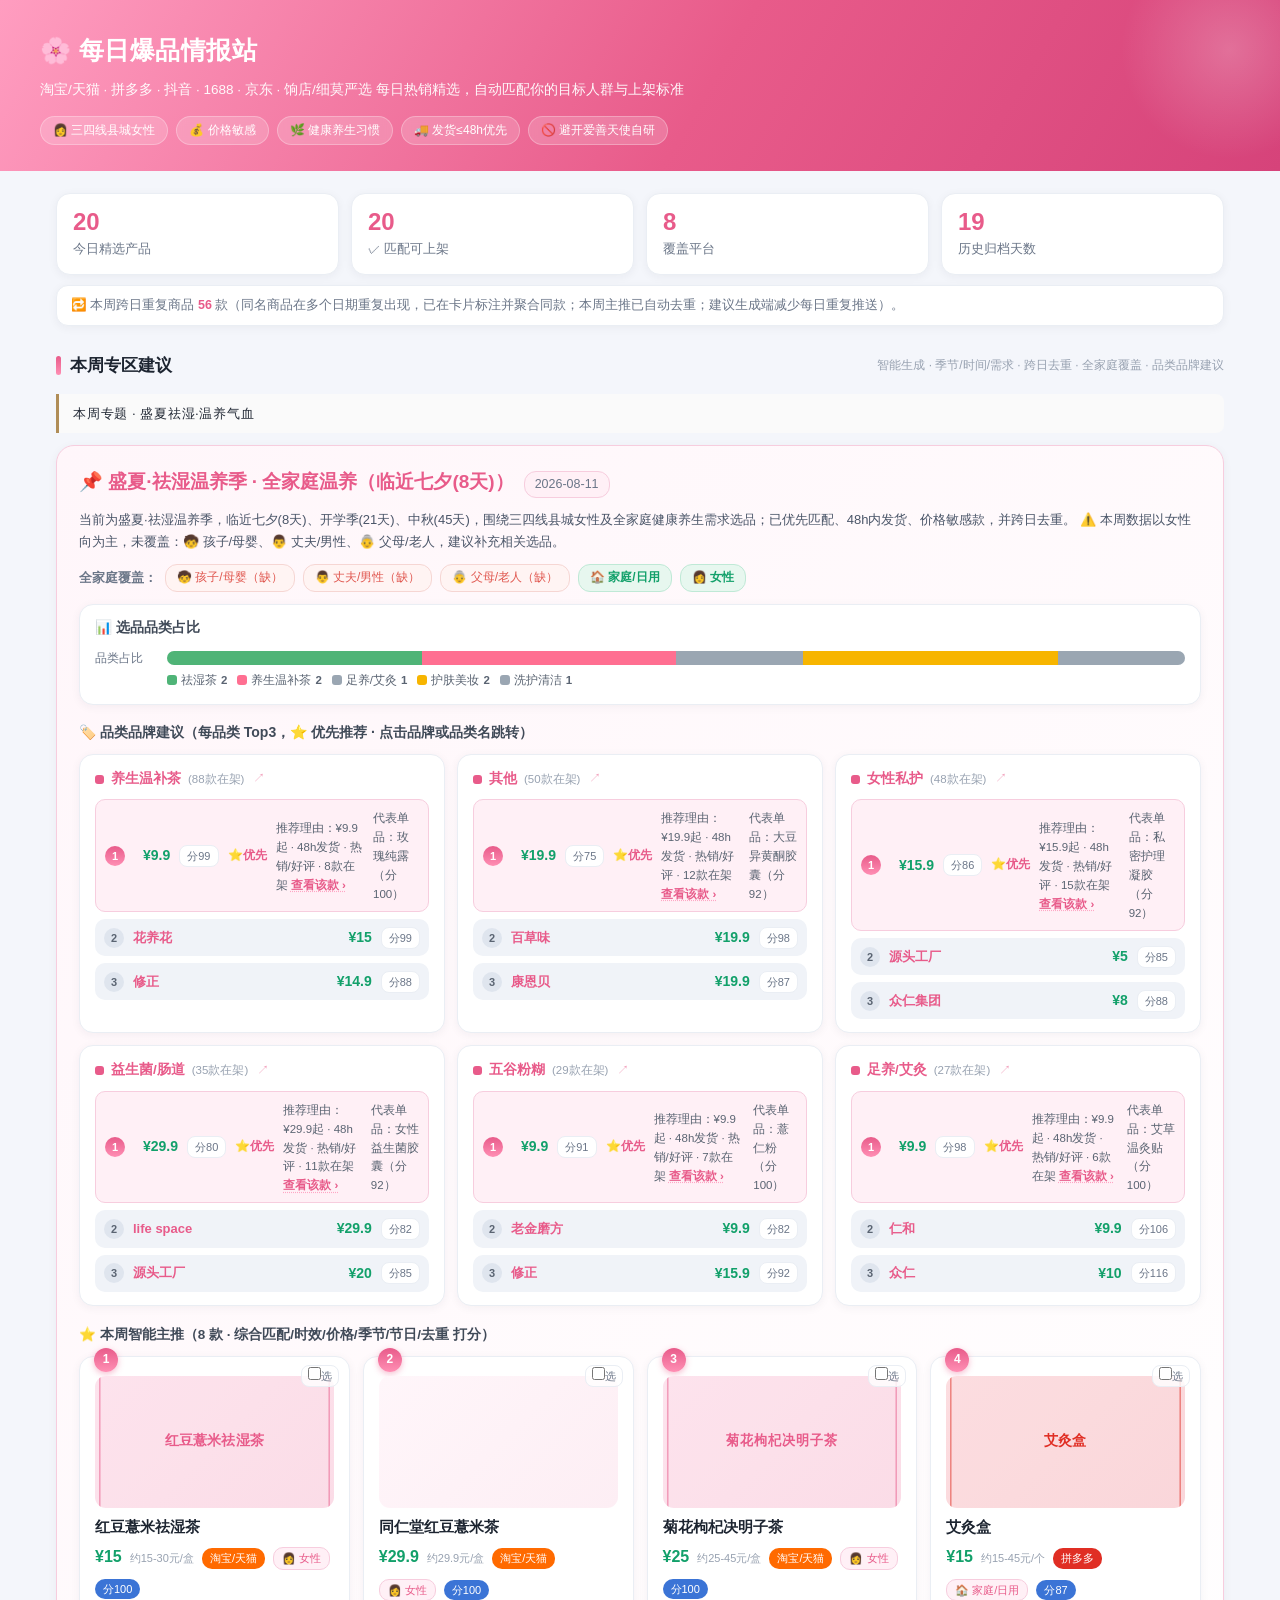
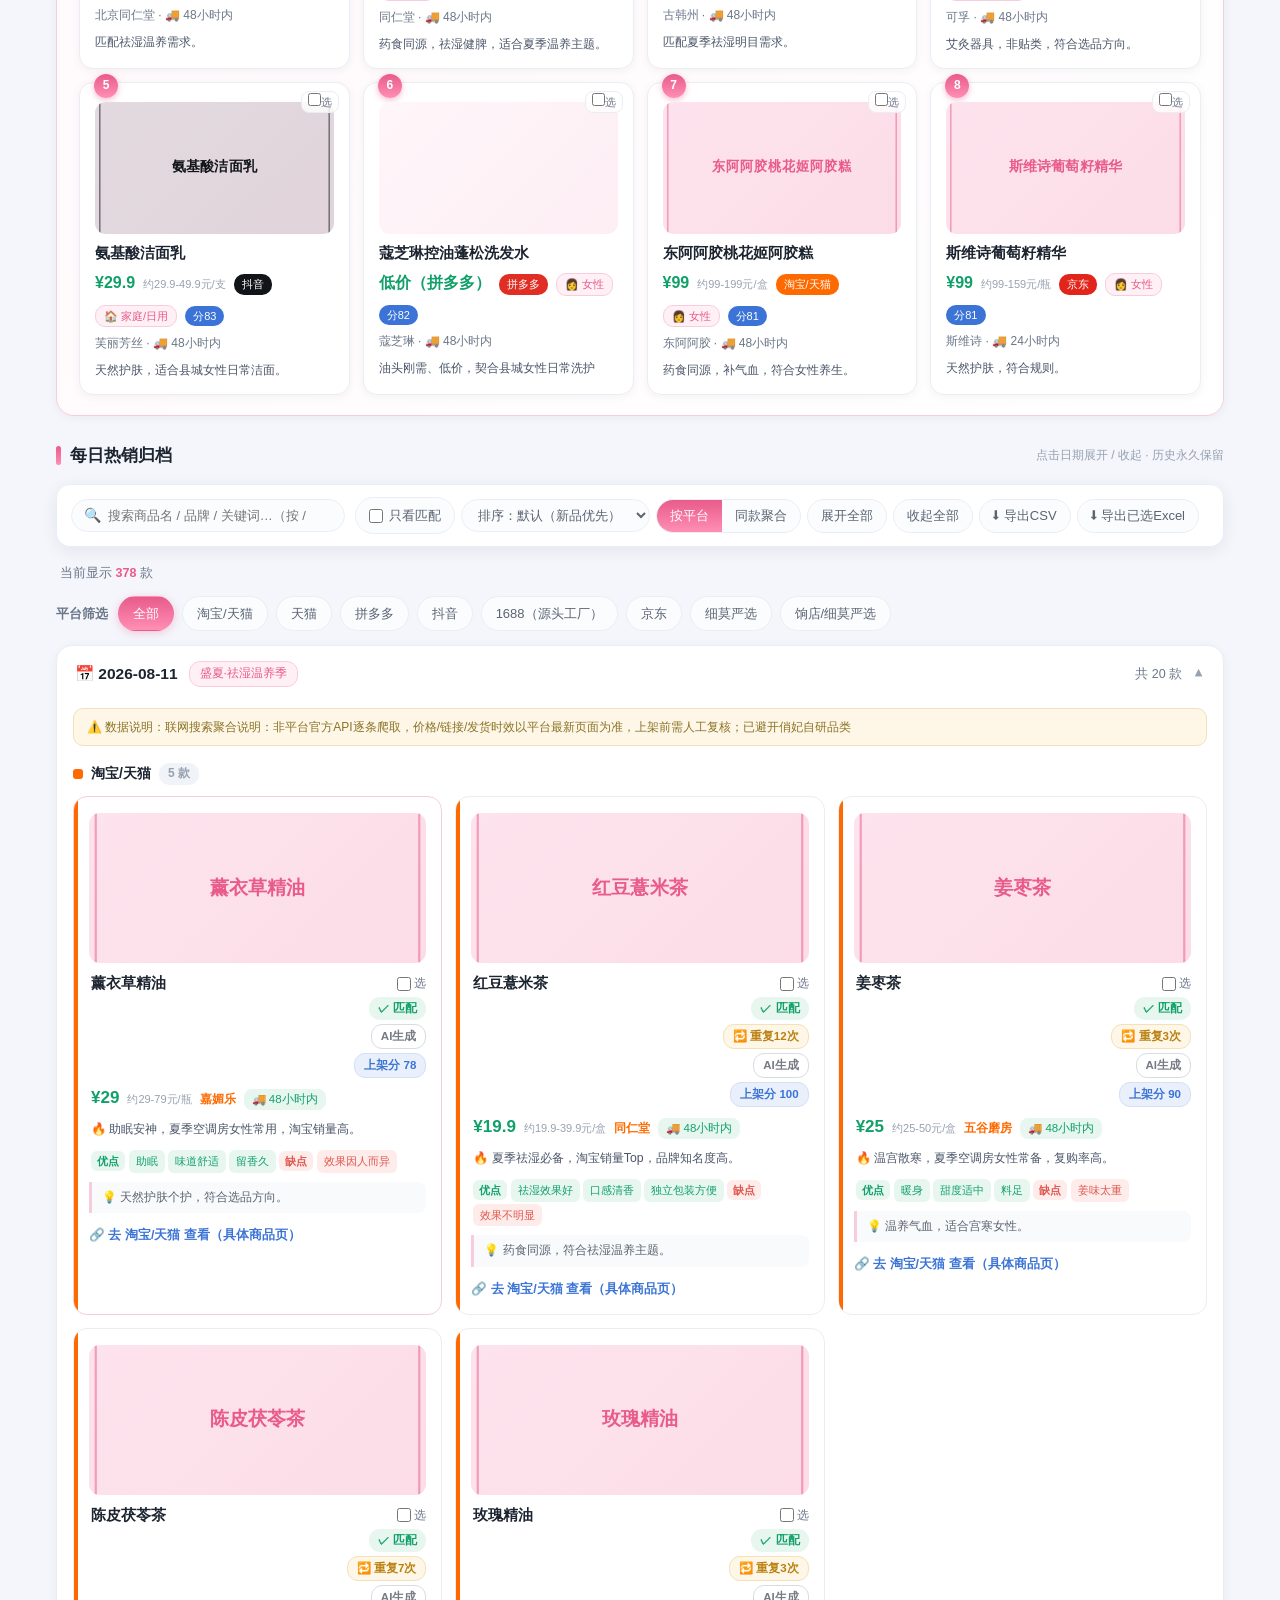
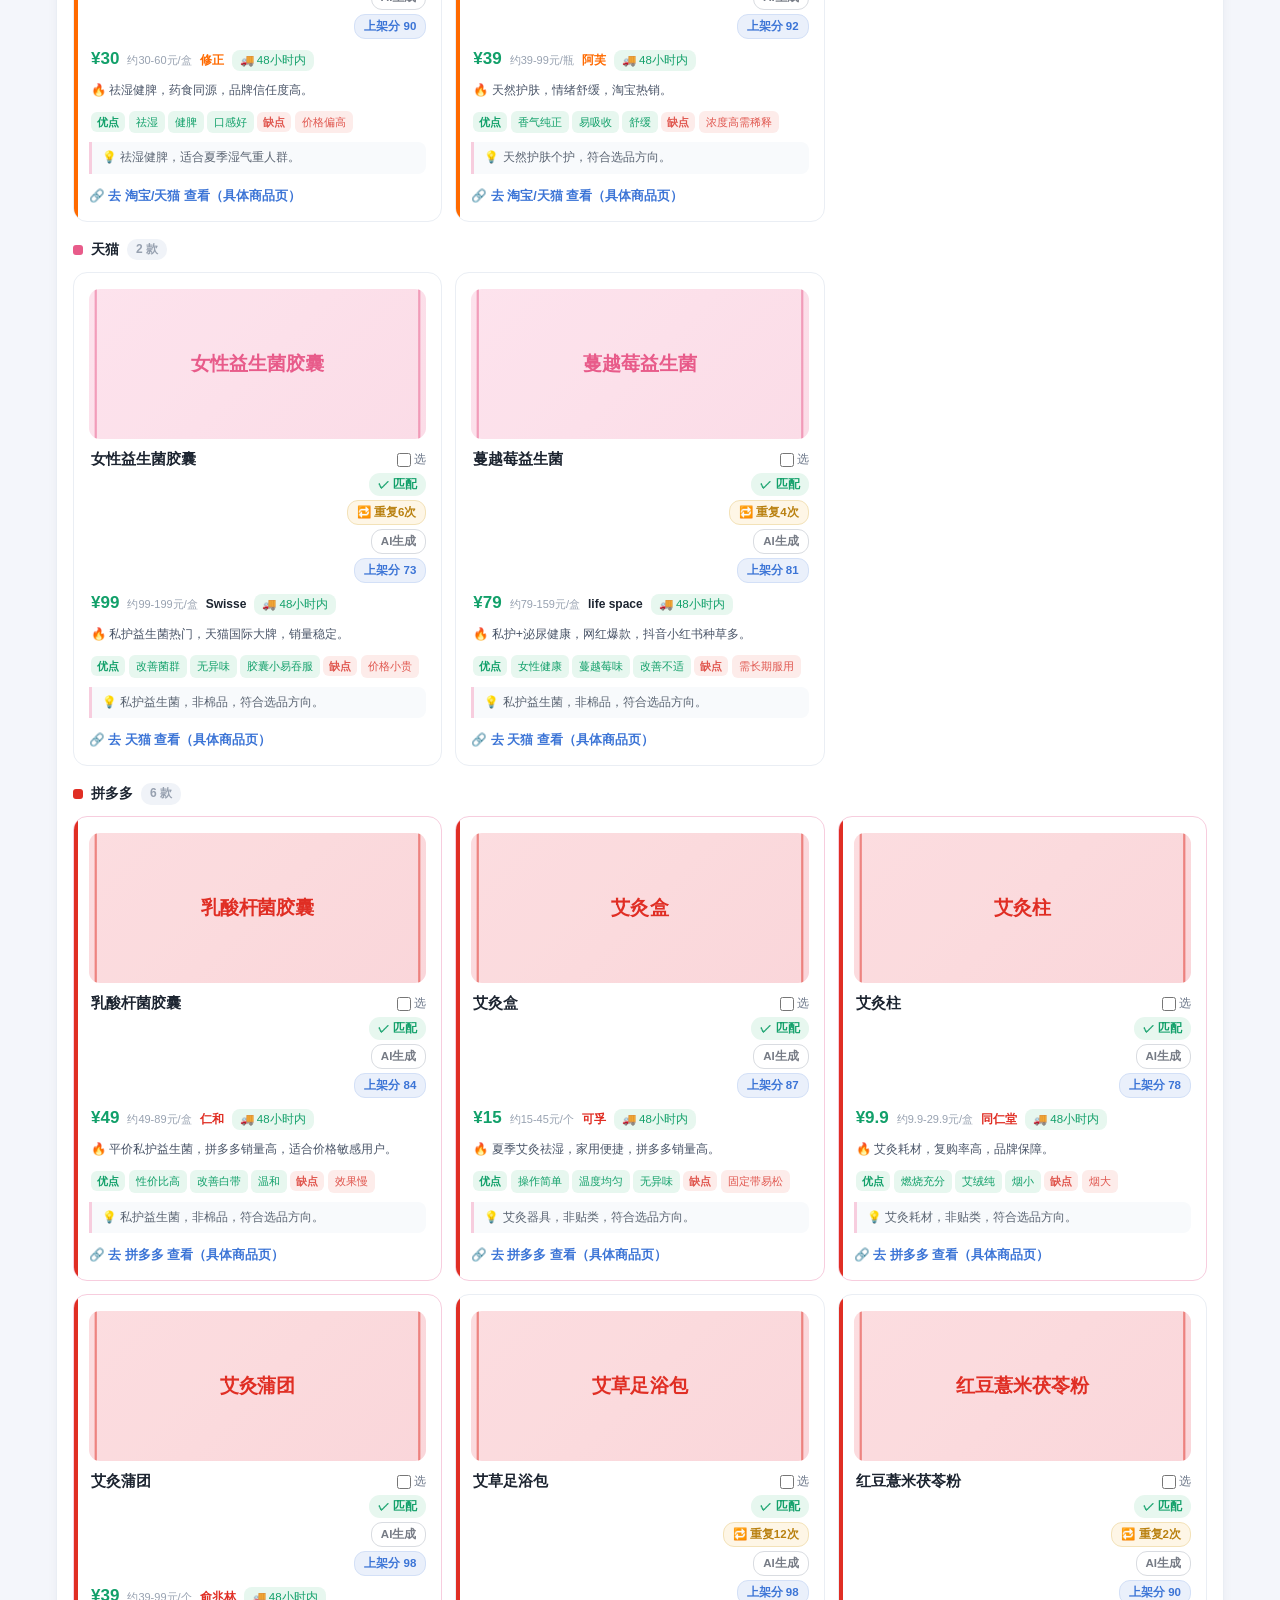
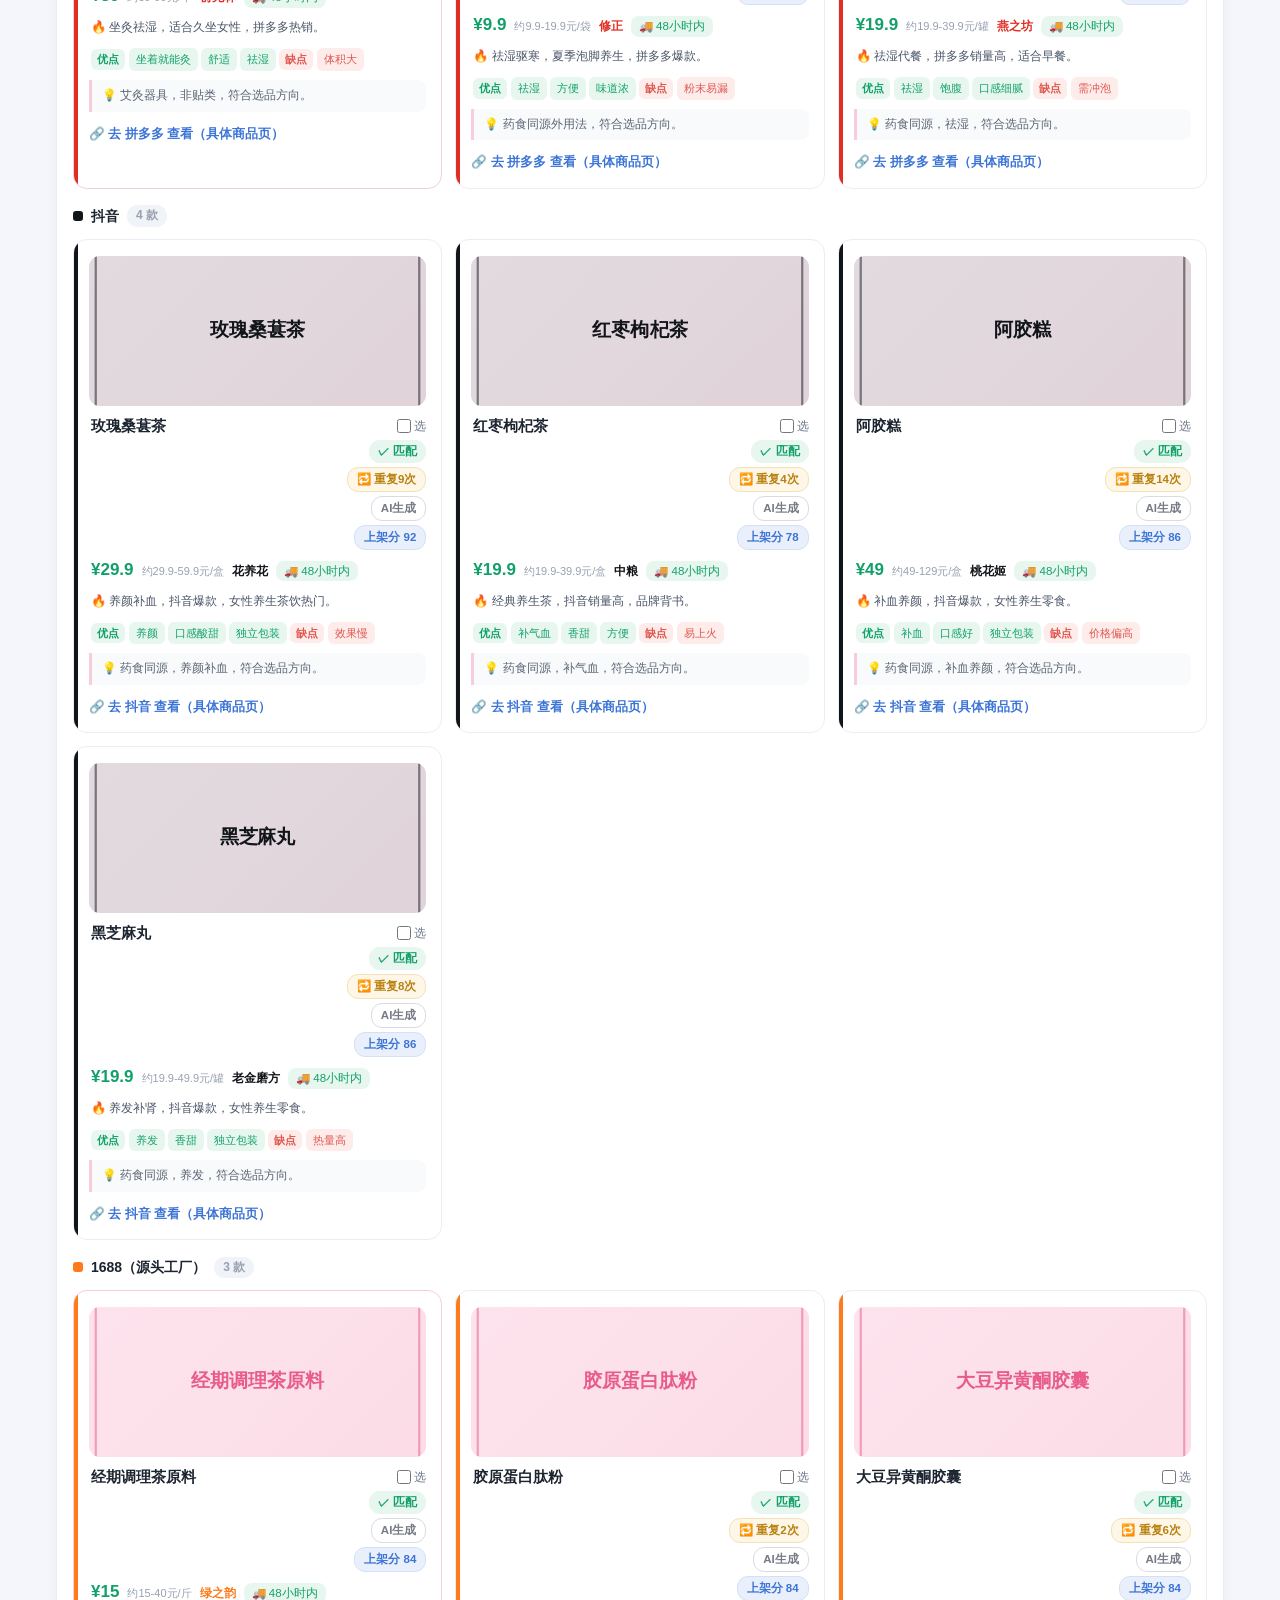
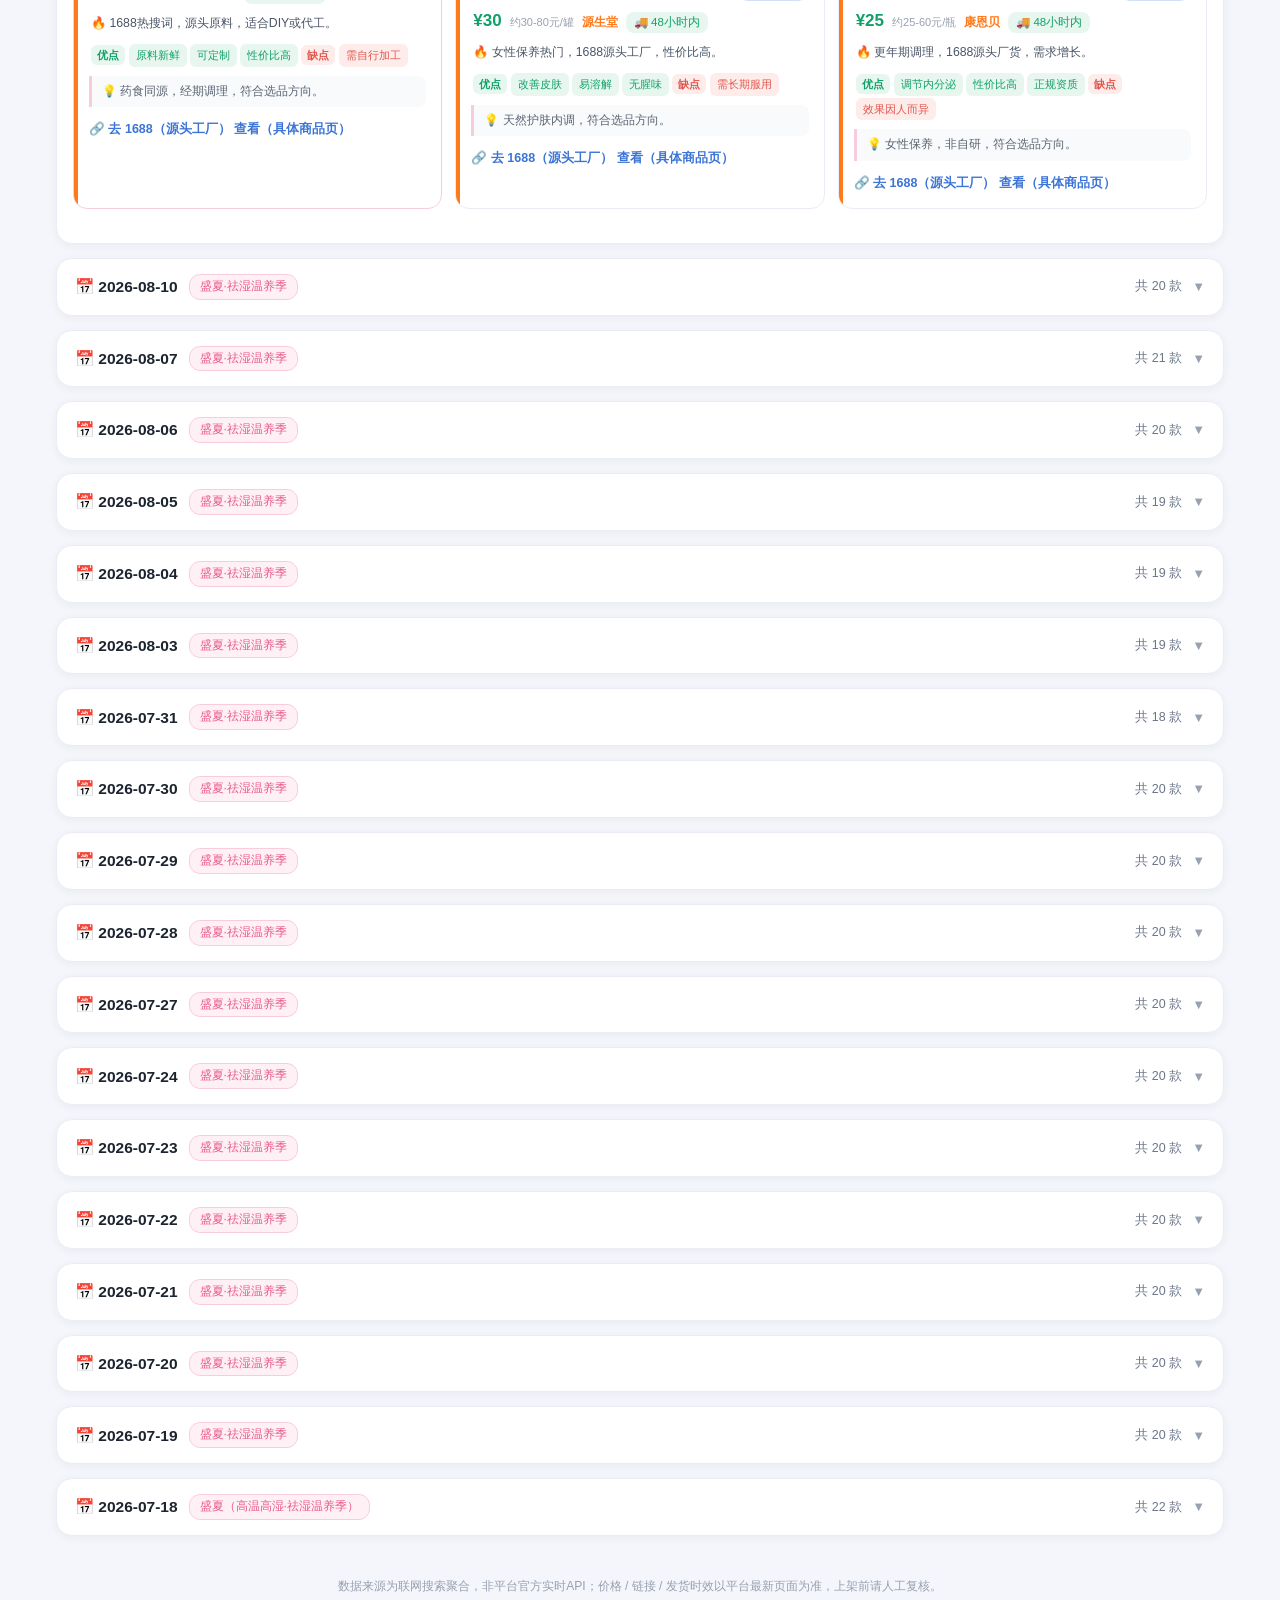
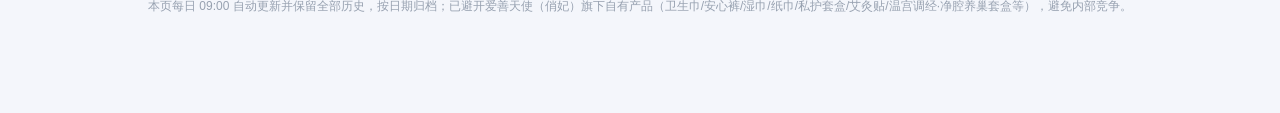
==== commit b68f4dd4: "真实数据接入 · web/index.html（仪表盘（Phase 2 已改））" ====
--- a/web/index.html
+++ b/web/index.html
@@ -179,6 +179,10 @@
   .tag.n{background:var(--red-soft);color:var(--red)}
   .tag.dup{background:var(--amber-soft);color:var(--amber);border:1px solid #f3e2b8}
   .tag.sc{background:#eaf0fb;color:var(--blue);border:1px solid #d3e0f7}
+  .tag.src-plugin{background:#232A36;color:#fff}
+  .tag.src-manual{background:#fff;color:#B08D57;border:1px solid #B08D57}
+  .tag.src-ai{background:#fff;color:#767B85;border:1px solid #d9dce1}
+  .theme-banner{background:#FAFAFA;border-left:3px solid #B08D57;color:#232A36;font-family:"Noto Serif SC",serif;font-weight:500;letter-spacing:.06em;font-size:13px;padding:9px 14px;margin-bottom:12px;border-radius:0 8px 8px 0}
   .card .prow{display:flex;align-items:baseline;gap:8px;flex-wrap:wrap;margin:2px 0 8px;padding-left:2px}
   .card .pr{color:var(--green);font-weight:800;font-size:17px}
   .card .pr-sub{font-size:11px;color:var(--faint)}
@@ -331,9 +335,12 @@
 <button class="totop" id="totop" title="返回顶部">↑</button>
 
 <script src="data.js"></script>
+<script src="collected.js"></script>
 <script>
 (function(){
-  var DATA = (window.DASHBOARD_DATA || []);
+  var DATA = (window.DASHBOARD_DATA || []).concat(window.COLLECTED_DATA || []);
+  // 给 AI 生成的条目补 source 标记（collected 真实采集条目本身已带 source）
+  DATA.forEach(function(d){ if(!d.dataSource || d.dataSource.indexOf('真实采集')===-1){ (d.products||[]).forEach(function(p){ if(!p.source) p.source='ai'; }); } });
   var currentFilter = "全部";
   var currentSort = "default";
   var onlyMatch = false;
@@ -528,6 +535,15 @@
   platforms.forEach(function(p){ var c=document.createElement('span'); c.className='chip'; c.textContent=p; c.setAttribute('data-p',p); c.onclick=function(){ setFilter(p); }; fwrap.appendChild(c); });
   function setFilter(p){ currentFilter=p; document.querySelectorAll('.chip').forEach(function(c){ c.classList.toggle('active', c.getAttribute('data-p')===p); }); render(); }
 
+  // ============ 来源徽章 ============
+  function sourceBadge(p){
+    var s=p.source||'';
+    if(s==='plugin') return '<span class="tag src-plugin">插件采集</span>';
+    if(s==='manual') return '<span class="tag src-manual">手动</span>';
+    if(s==='ai') return '<span class="tag src-ai">AI生成</span>';
+    return '';
+  }
+
   // ============ 产品卡 ============
   function card(p, date){
     var col=pcolor(norm(p.platform)); var dc=dupCount(p.name);
@@ -541,7 +557,7 @@
     return '<div class="card'+(dc>1?'':' fresh')+'" style="--brand:'+col+'" data-cat="'+esc(categoryOf(p))+'" data-brand="'+esc(displayBrand(p))+'" data-score="'+dispScore(p)+'">'+
       imgTag(p,true)+
       '<div class="ctop"><h5>'+esc(p.name)+'</h5>'+
-        '<div class="ctags"><label class="sel" title="勾选后可在工具栏「导出已选Excel」"><input type="checkbox" class="pcb" data-key="'+esc(key)+'">选</label>'+(p.match?'<span class="tag y">✓ 匹配</span>':'<span class="tag n">✕ 不主推</span>')+dupTag+'<span class="tag sc">上架分 '+dispScore(p)+'</span></div>'+
+        '<div class="ctags"><label class="sel" title="勾选后可在工具栏「导出已选Excel」"><input type="checkbox" class="pcb" data-key="'+esc(key)+'">选</label>'+(p.match?'<span class="tag y">✓ 匹配</span>':'<span class="tag n">✕ 不主推</span>')+dupTag+sourceBadge(p)+'<span class="tag sc">上架分 '+dispScore(p)+'</span></div>'+
       '</div>'+
       '<div class="prow">'+priceHTML(p)+'<span class="brand sel-brand" data-cat="'+esc(categoryOf(p))+'" data-brand="'+esc(displayBrand(p))+'" title="点击查看该品牌全部商品">'+esc(displayBrand(p))+'</span><span class="ship">🚚 '+esc(p.shipping)+'</span></div>'+
       '<p class="reason">🔥 '+esc(p.hotReason)+'</p>'+
@@ -686,7 +702,9 @@
         '<p>'+esc(c.p.reason||c.p.matchReason||c.p.hotReason||'')+'</p></div>';
     }).join('');
 
-    el.innerHTML='<div class="week">'+
+    var curTheme = (DATA[0] && DATA[0].weeklySuggestion && DATA[0].weeklySuggestion.theme) || '';
+    for(var _i=0;_i<DATA.length;_i++){ var _ps=DATA[_i].products||[]; for(var _j=0;_j<_ps.length;_j++){ if(_ps[_j].theme){ curTheme=_ps[_j].theme; _i=DATA.length; break; } } }
+    el.innerHTML='<div class="theme-banner">本周专题 · '+esc(curTheme)+'</div><div class="week">'+
       '<div class="week-top"><span class="week-theme">📌 '+esc(theme)+'</span><span class="week-date">'+esc(d.date)+'</span></div>'+
       '<div class="week-reason">'+esc(reason)+'</div>'+
       covHtml+vizHtmlStr+advHtml+
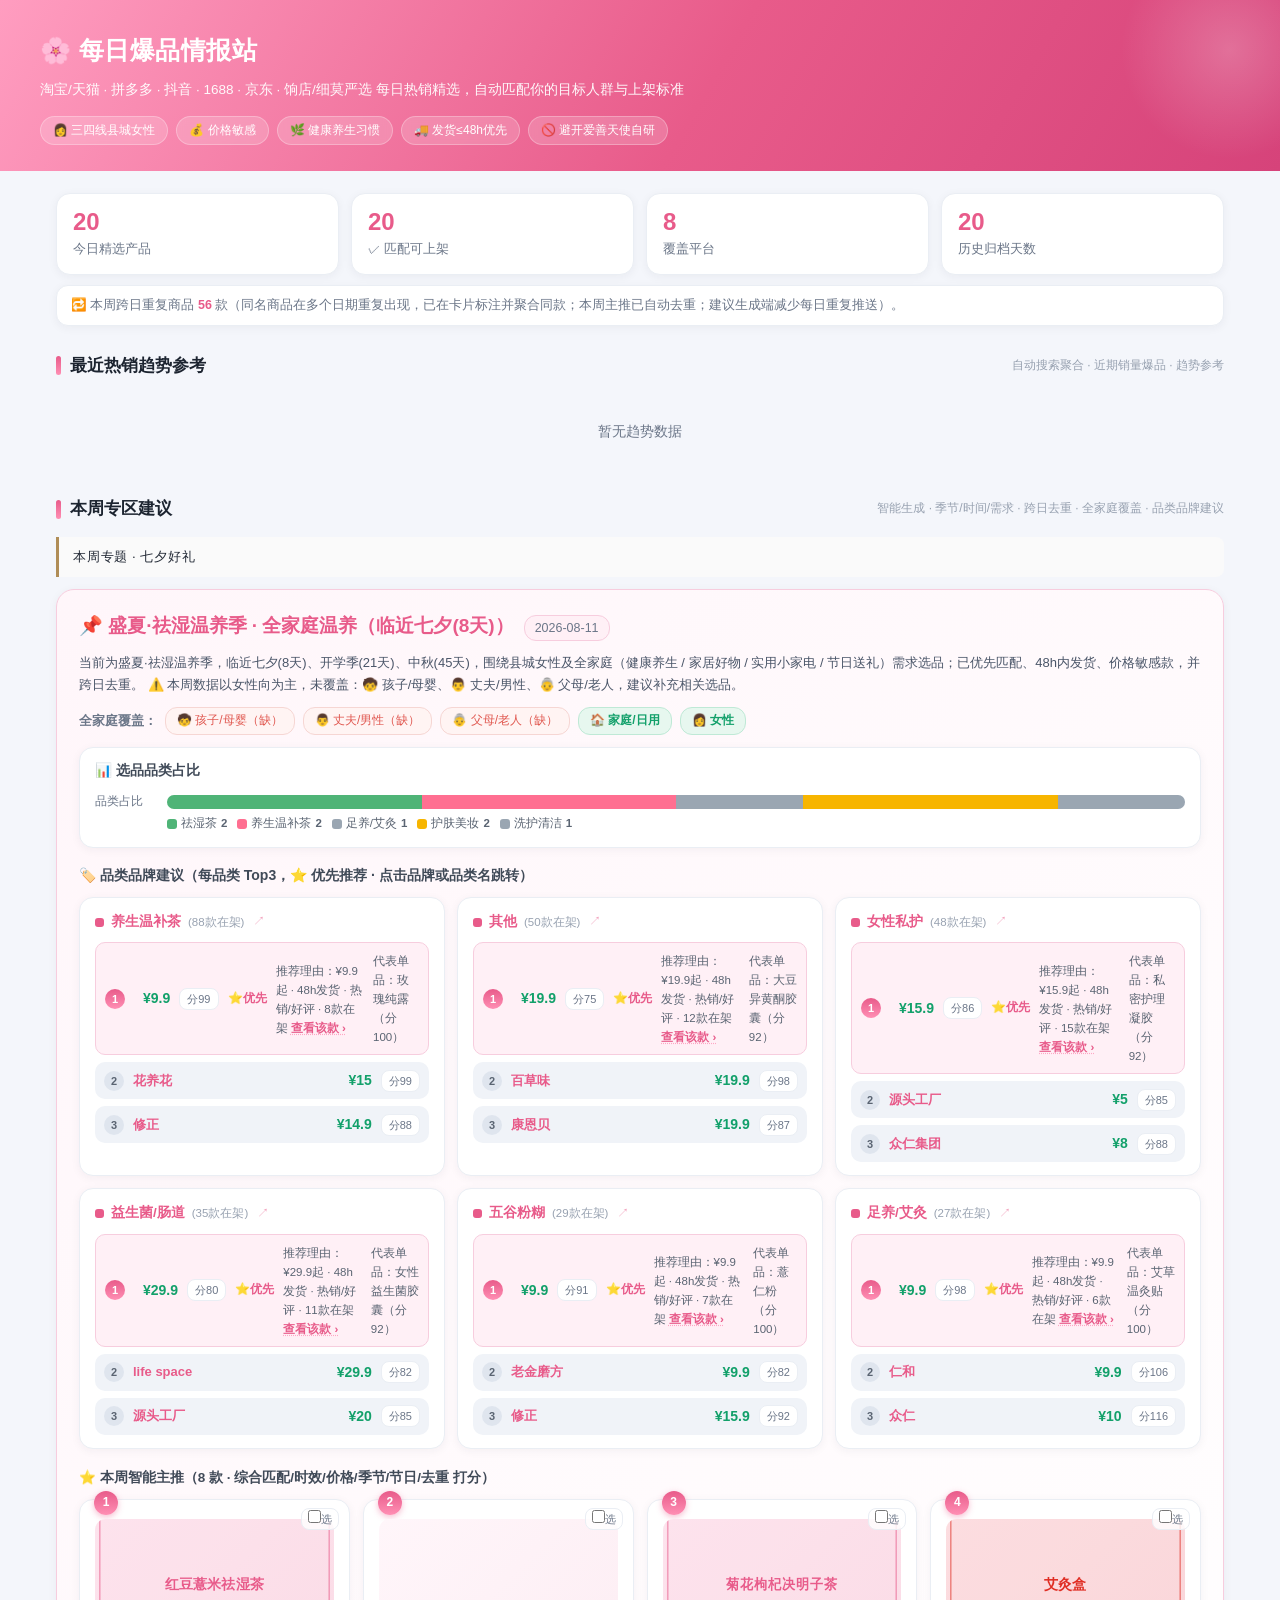
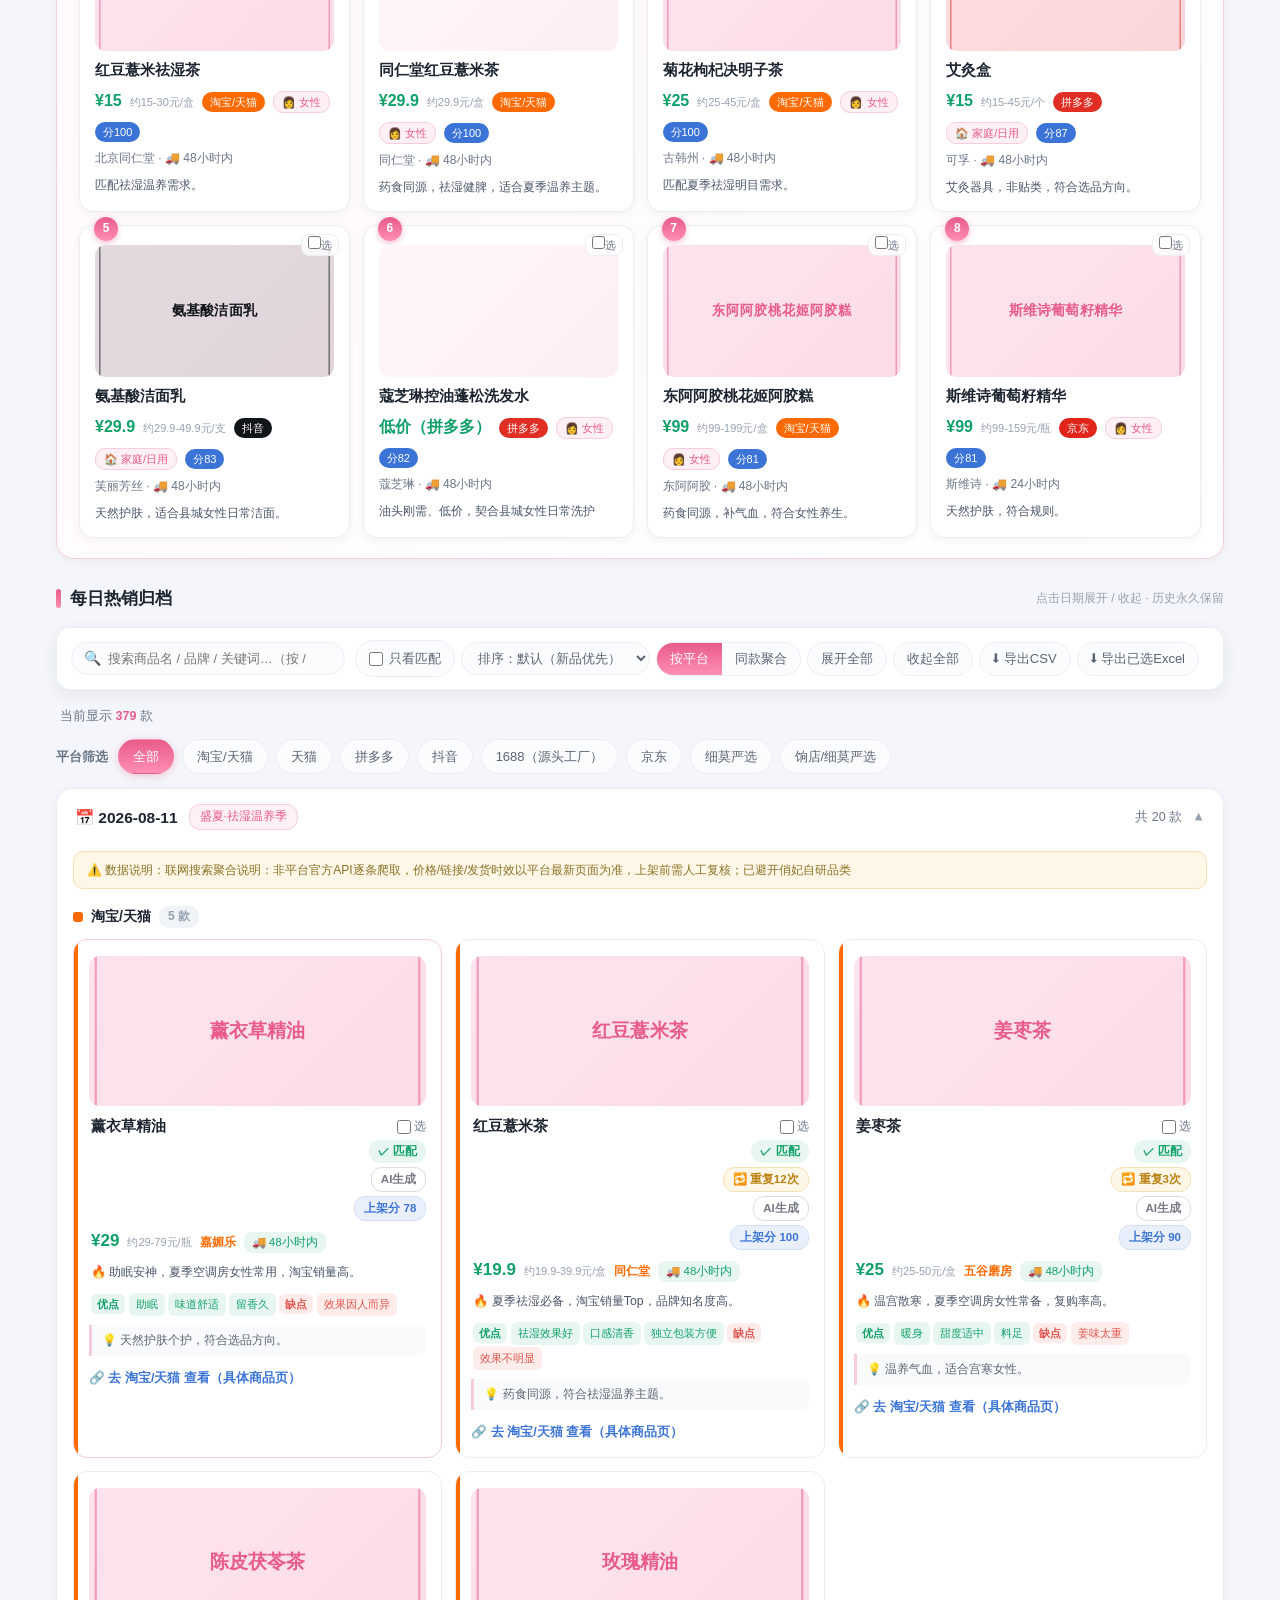
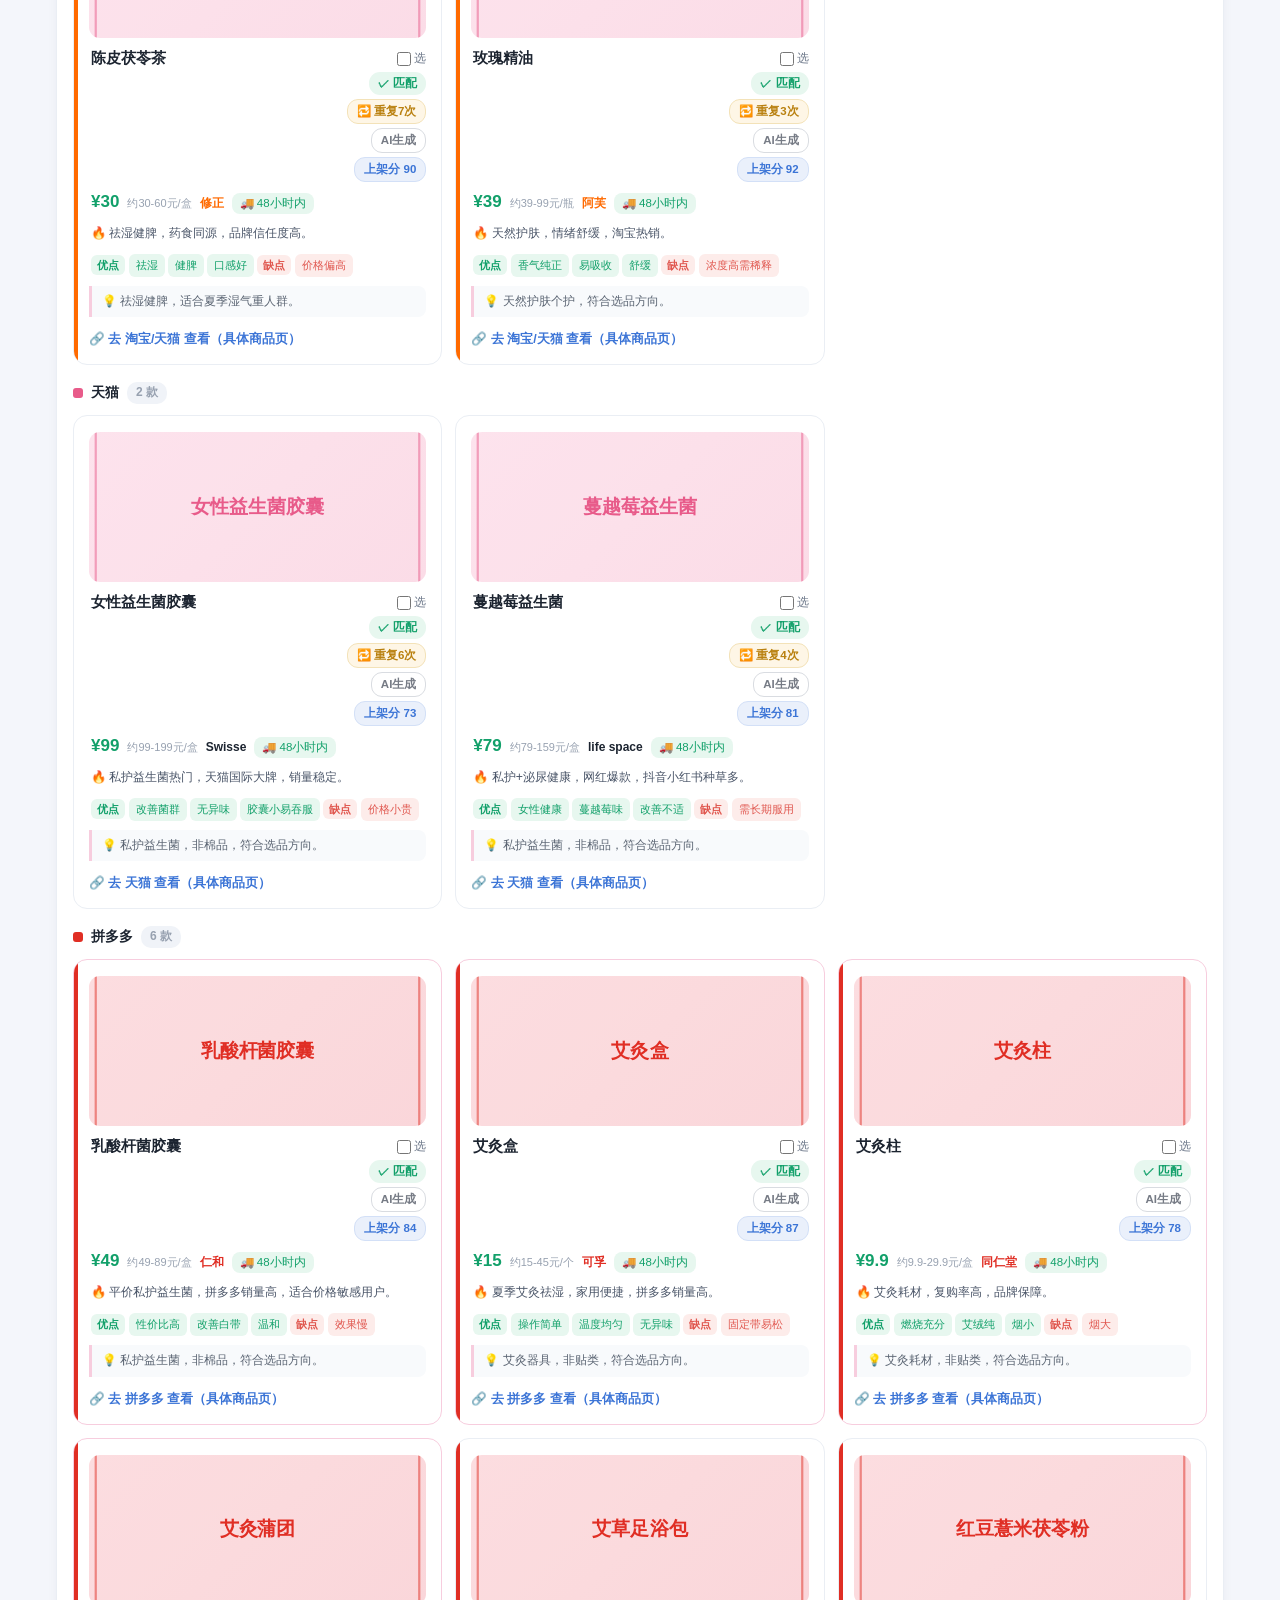
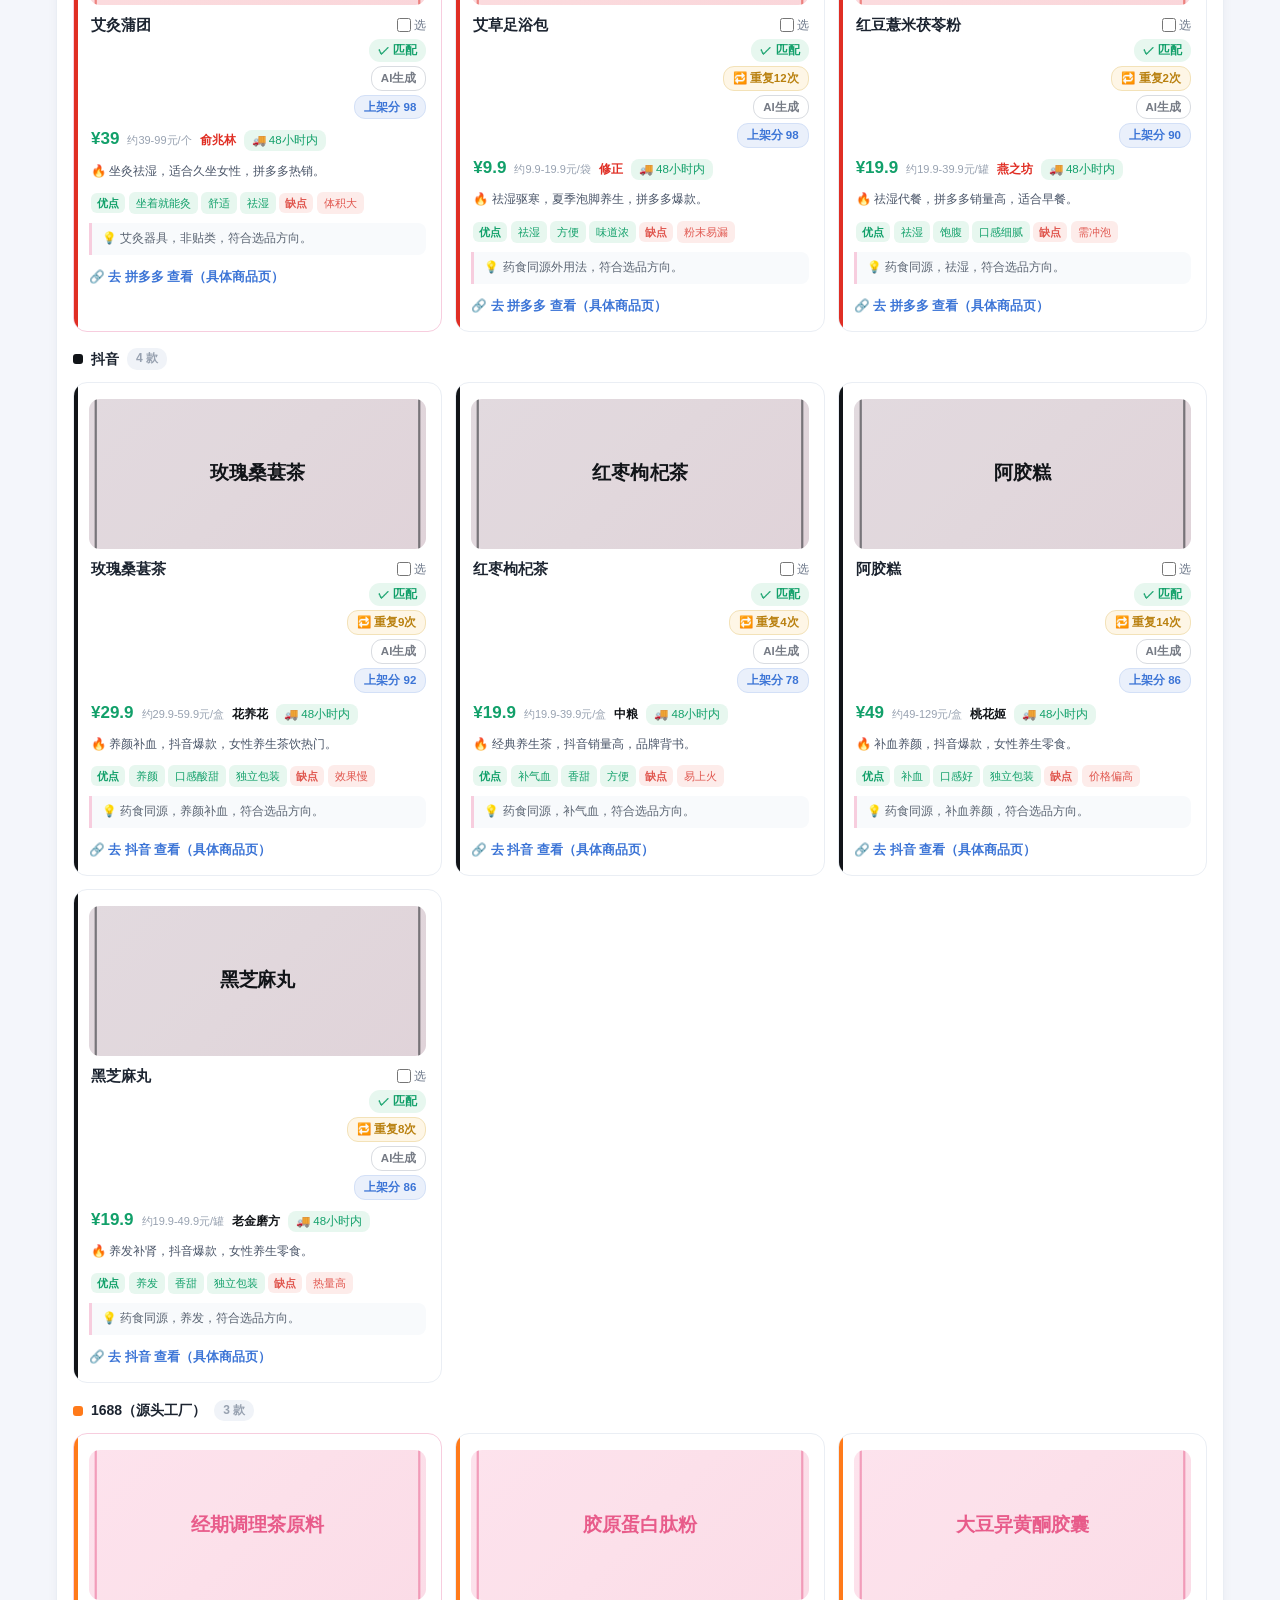
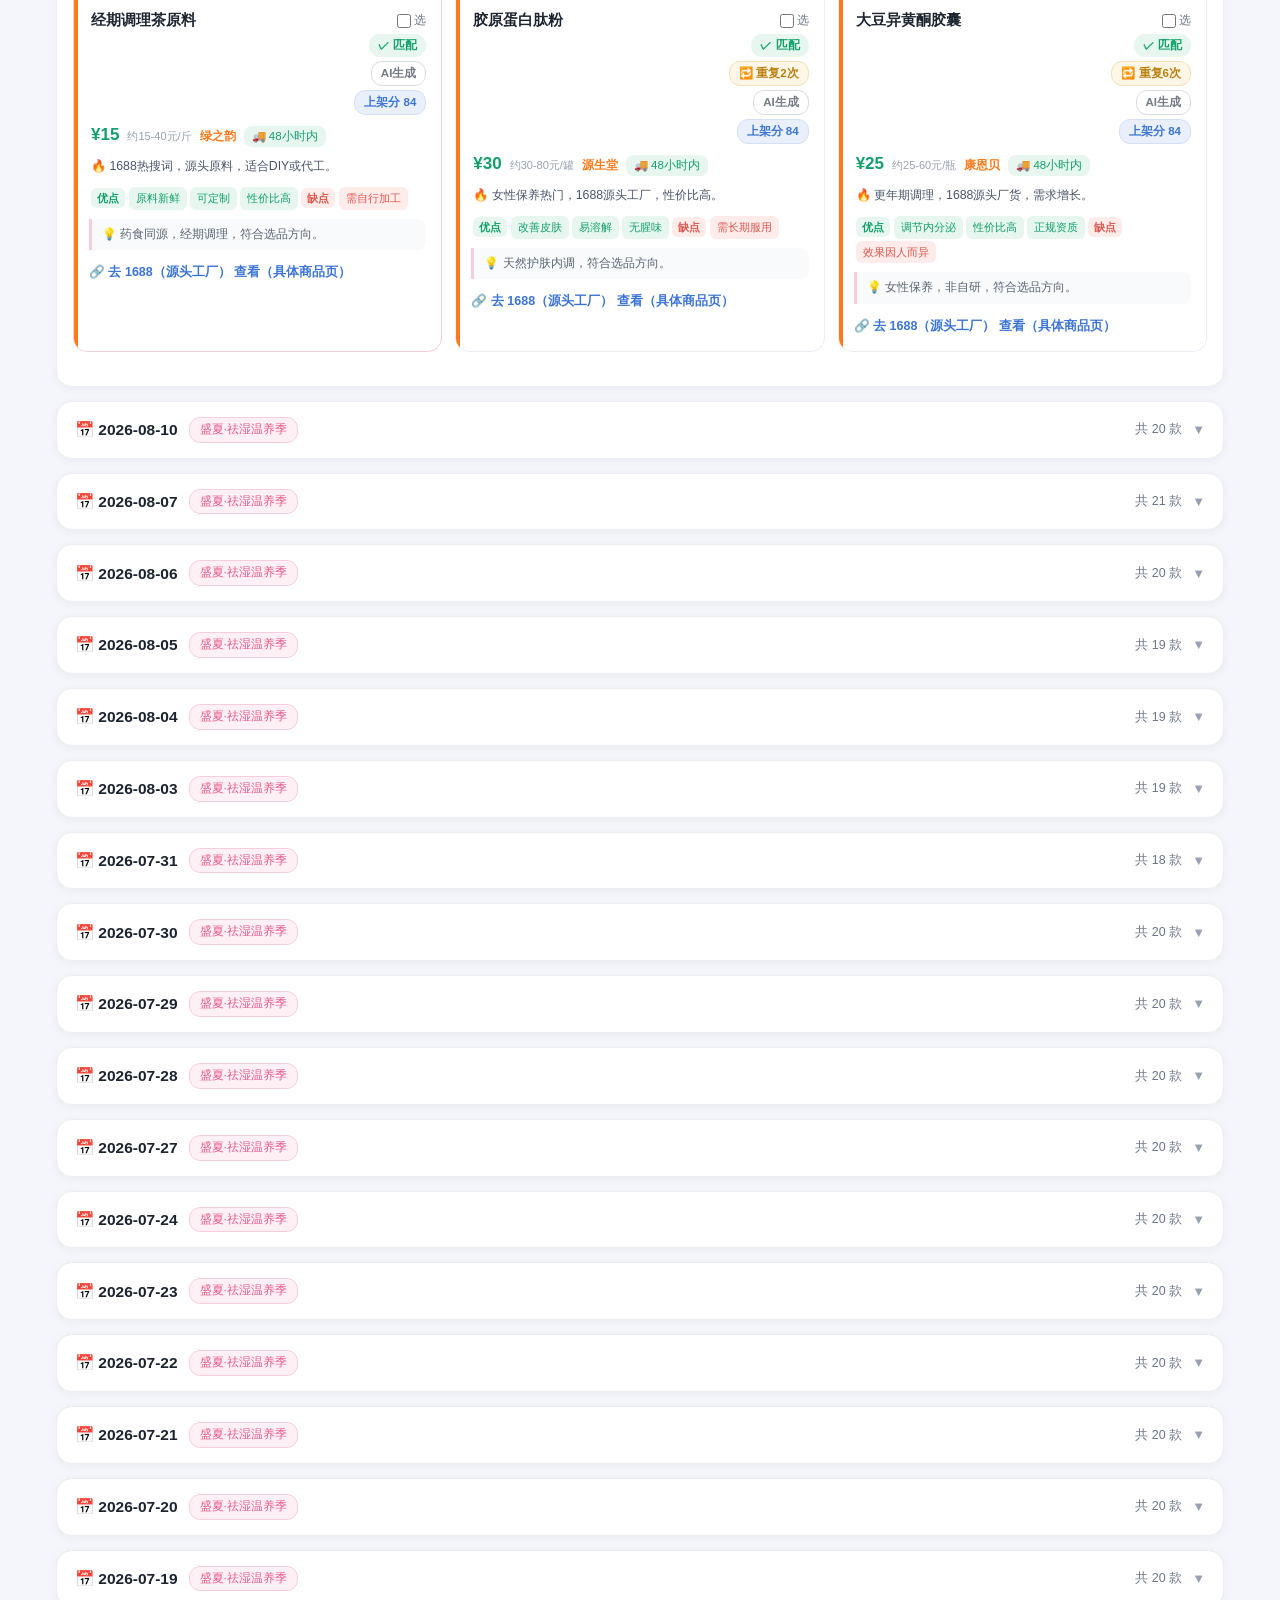
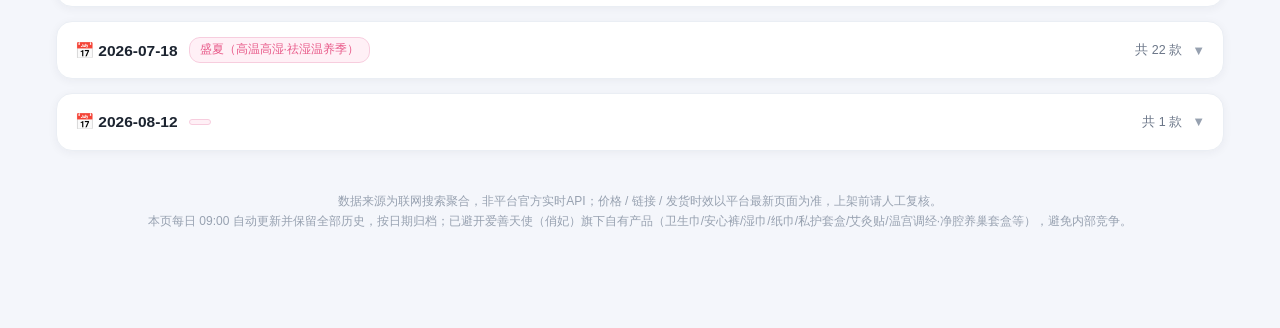
==== commit 0fc9cdfd: "refactor: 情报站扩品类(家居/小家电/礼品)+跨天去重+trending趋势参考；采集器修复版" ====
--- a/web/index.html
+++ b/web/index.html
@@ -290,6 +290,9 @@
   <div class="stats" id="stats"></div>
   <div class="dupnote" id="dupnote"></div>
 
+  <div class="sec-title"><span class="bar"></span>最近热销趋势参考<span class="hint">自动搜索聚合 · 近期销量爆品 · 趋势参考</span></div>
+  <div id="trending"></div>
+
   <div class="sec-title"><span class="bar"></span>本周专区建议<span class="hint">智能生成 · 季节/时间/需求 · 跨日去重 · 全家庭覆盖 · 品类品牌建议</span></div>
   <div id="latest"></div>
 
@@ -656,7 +659,7 @@
     var d=DATA[0]; var w=computeWeekly(); var picks=w.picks; var festNames=FEST.names;
     var theme=(d.season||'当季')+' · 全家庭温养'+(festNames.length?'（临近'+festNames[0]+'）':'');
     var gaps=PERSONA_RULES.filter(function(r){return !w.covered[r.key];});
-    var reason='当前为'+(d.season||'当季')+(festNames.length?'，临近'+festNames.join('、')+'，':'')+'围绕三四线县城女性及全家庭健康养生需求选品；已优先匹配、48h内发货、价格敏感款，并跨日去重。'+
+    var reason='当前为'+(d.season||'当季')+(festNames.length?'，临近'+festNames.join('、')+'，':'')+'围绕县城女性及全家庭（健康养生 / 家居好物 / 实用小家电 / 节日送礼）需求选品；已优先匹配、48h内发货、价格敏感款，并跨日去重。'+
       (gaps.length?' ⚠️ 本周数据以女性向为主，未覆盖：'+gaps.map(function(g){return g.label;}).join('、')+'，建议补充相关选品。':' ✅ 已实现全家庭人群覆盖。');
 
     // 覆盖度
@@ -710,6 +713,28 @@
       covHtml+vizHtmlStr+advHtml+
       '<div class="picks-hd">⭐ 本周智能主推（'+picks.length+' 款 · 综合匹配/时效/价格/季节/节日/去重 打分）</div>'+
       '<div class="picks">'+picksHtml+'</div></div>';
+  }
+
+  // ============ 最近热销趋势参考 ============
+  function renderTrending(){
+    var el=document.getElementById('trending');
+    if(!el) return;
+    if(!DATA.length || !DATA[0].trending || !DATA[0].trending.length){ el.innerHTML='<div class="empty">暂无趋势数据</div>'; return; }
+    var items=DATA[0].trending.slice(0,12);
+    var cards=items.map(function(t){
+      var p=t.platform||''; var nm=(t.name||'商品');
+      return '<div style="flex:0 0 168px;border:1px solid #ececec;border-radius:10px;padding:8px;background:#fff;box-shadow:0 1px 3px rgba(0,0,0,.04)">'+
+        imgTag({name:nm, image:t.image, platform:p}, false)+
+        '<div style="font-weight:700;font-size:13px;margin-top:6px;line-height:1.3;max-height:34px;overflow:hidden">'+esc(nm)+'</div>'+
+        '<div style="margin-top:4px;display:flex;flex-wrap:wrap;gap:4px;align-items:center">'+
+          '<span class="plat" style="background:'+pcolor(norm(p))+'">'+esc(norm(p))+'</span>'+
+          (t.brand?'<span style="font-size:11px;color:#888">'+esc(t.brand)+'</span>':'')+
+          (t.price?'<span style="font-size:12px;color:#e23b3b;font-weight:700;margin-left:auto">'+esc(t.price)+'</span>':'')+
+        '</div>'+
+        (t.hotReason?'<div style="margin-top:5px;font-size:11.5px;color:#666;line-height:1.4;max-height:48px;overflow:hidden">'+esc(t.hotReason)+'</div>':'')+
+      '</div>';
+    }).join('');
+    el.innerHTML='<div style="display:flex;gap:12px;overflow-x:auto;padding:4px 2px 12px">'+cards+'</div>';
   }
 
   // ============ 同款聚合视图 ============
@@ -994,6 +1019,7 @@
 
   applyHash();
   renderLatest();
+  renderTrending();
   render();
 })();
 </script>
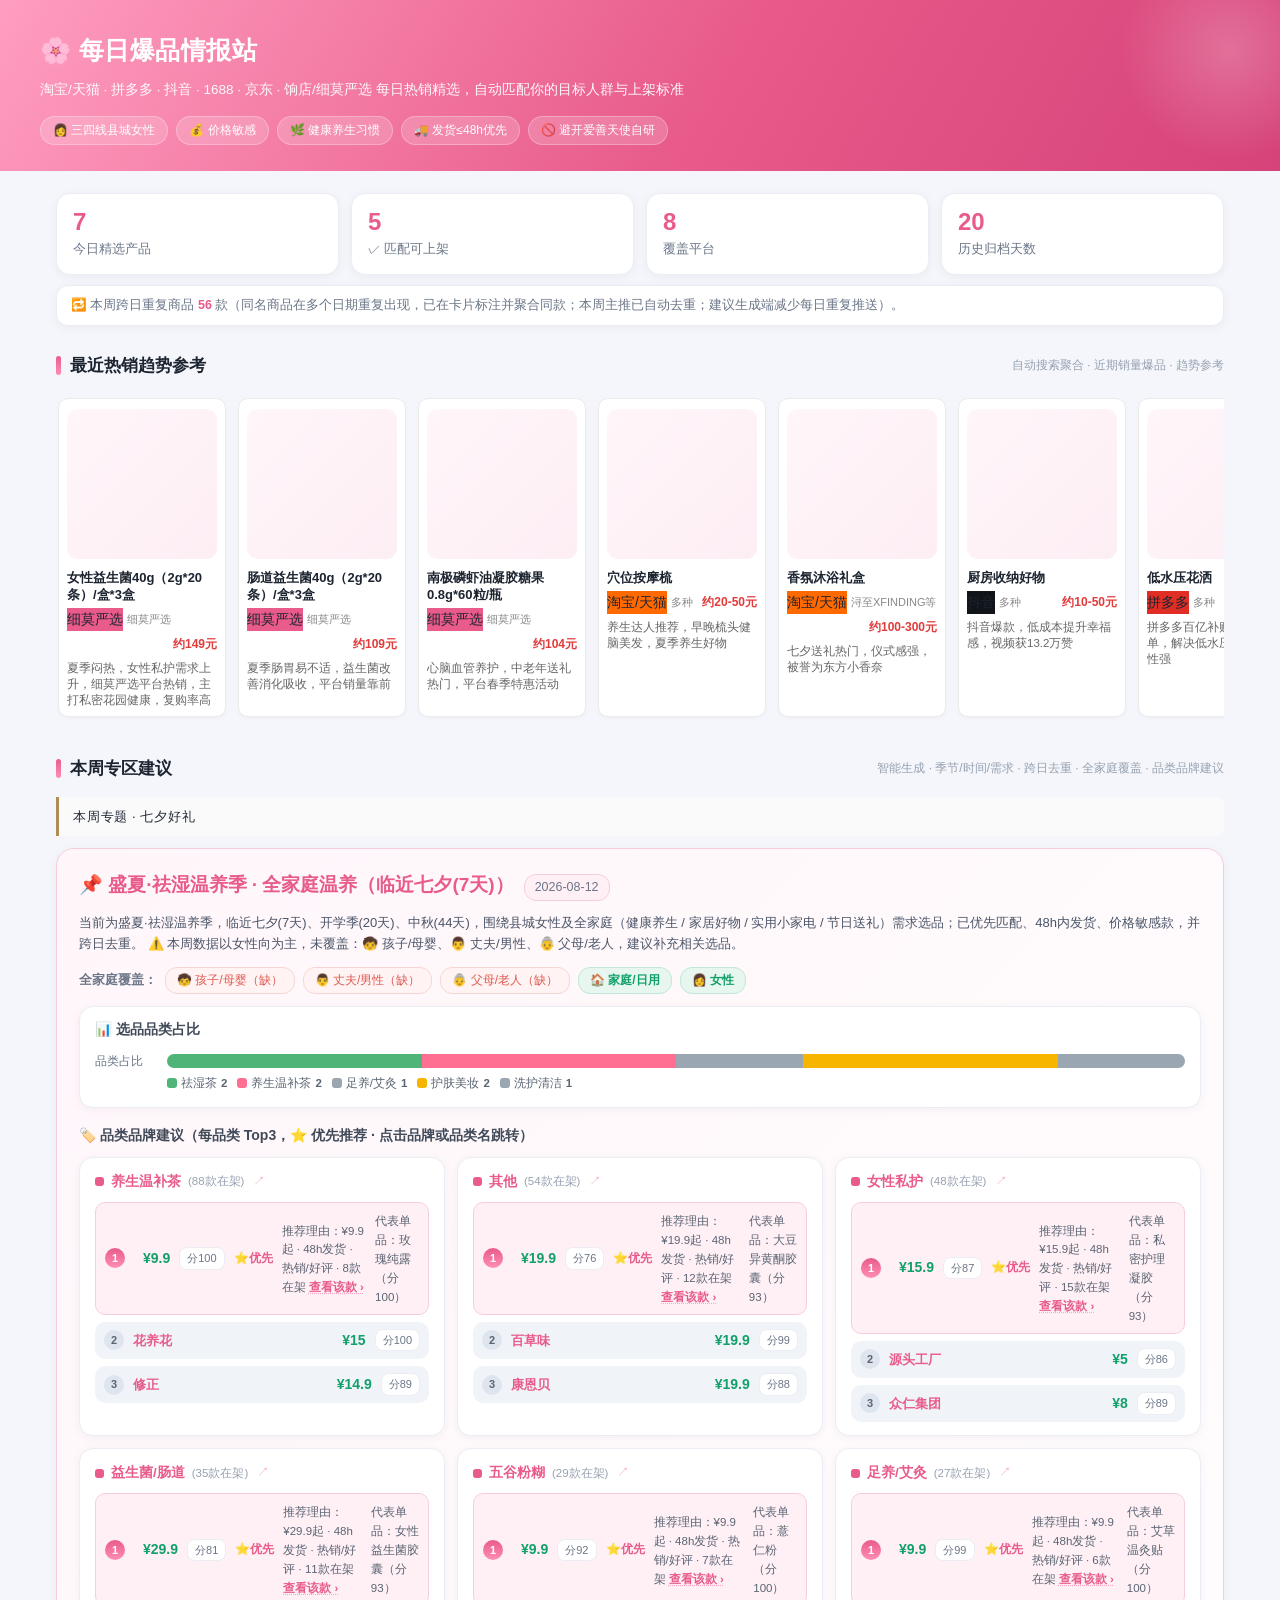
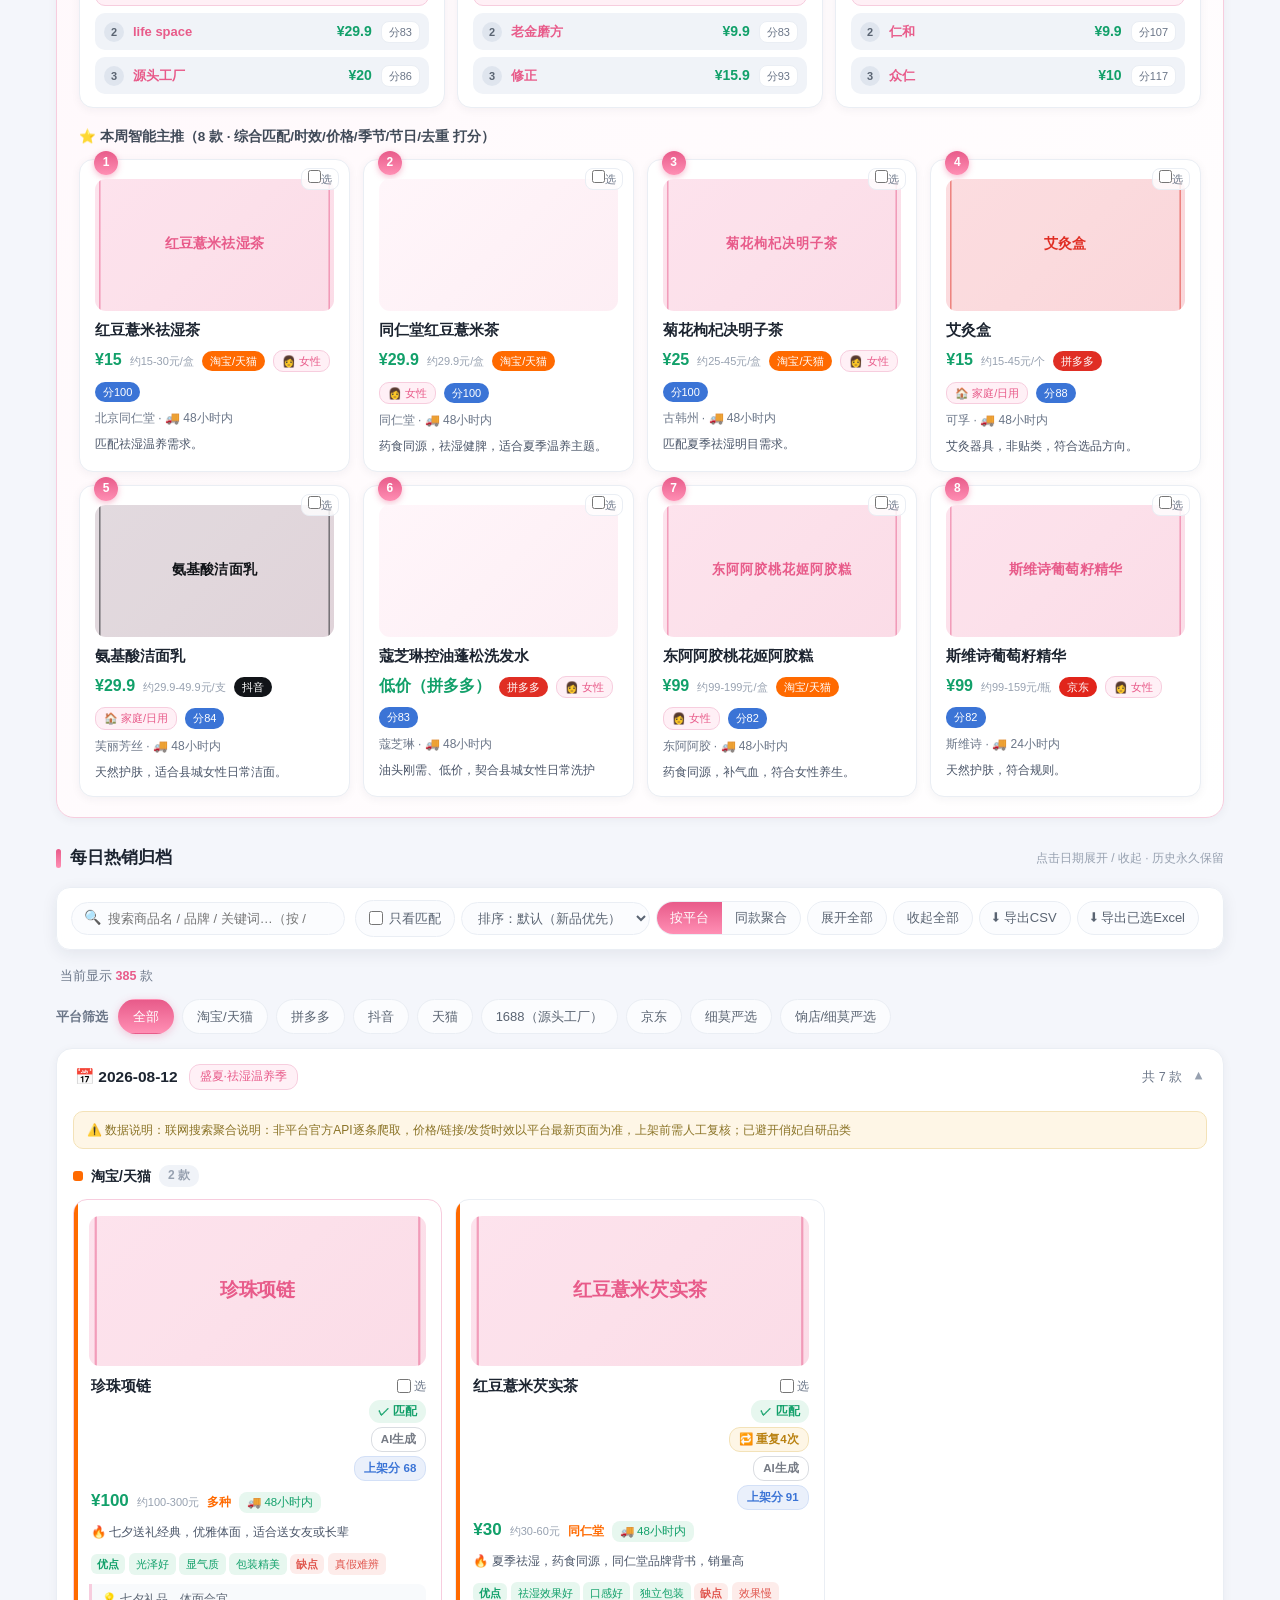
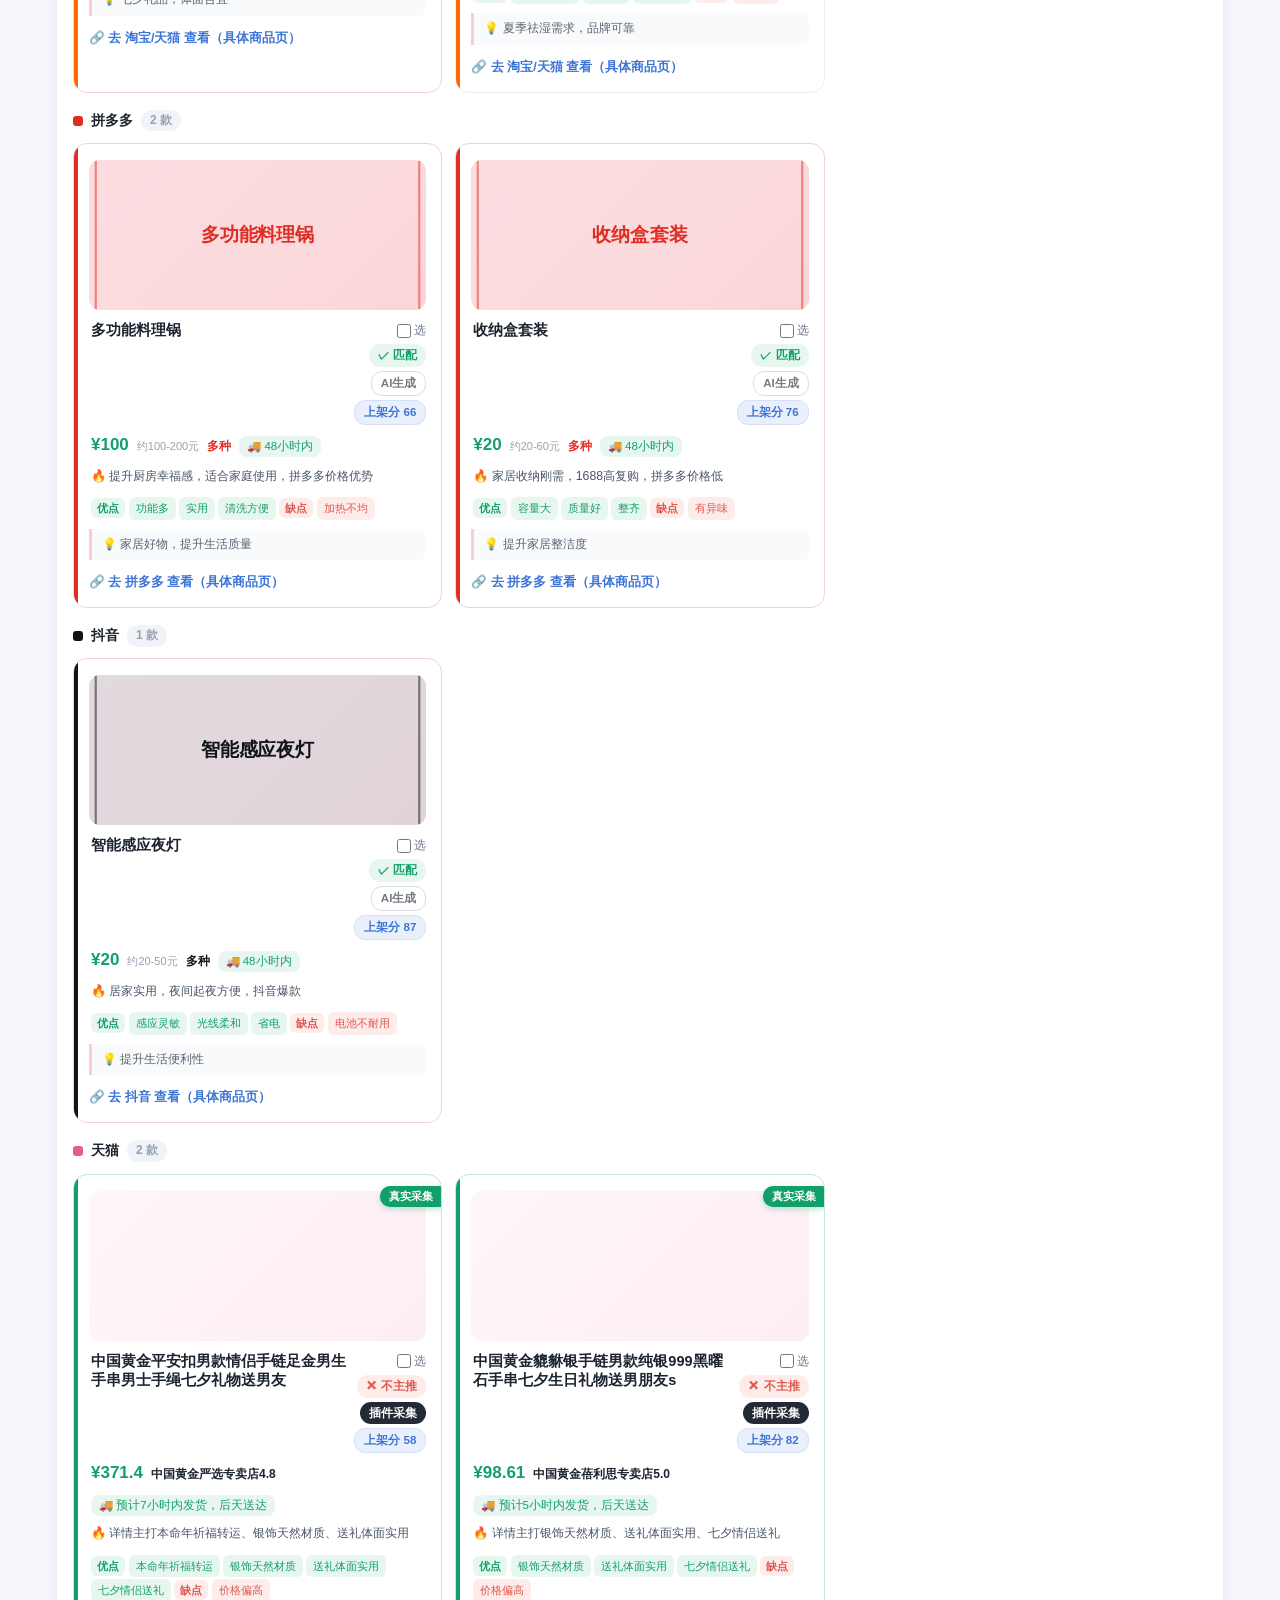
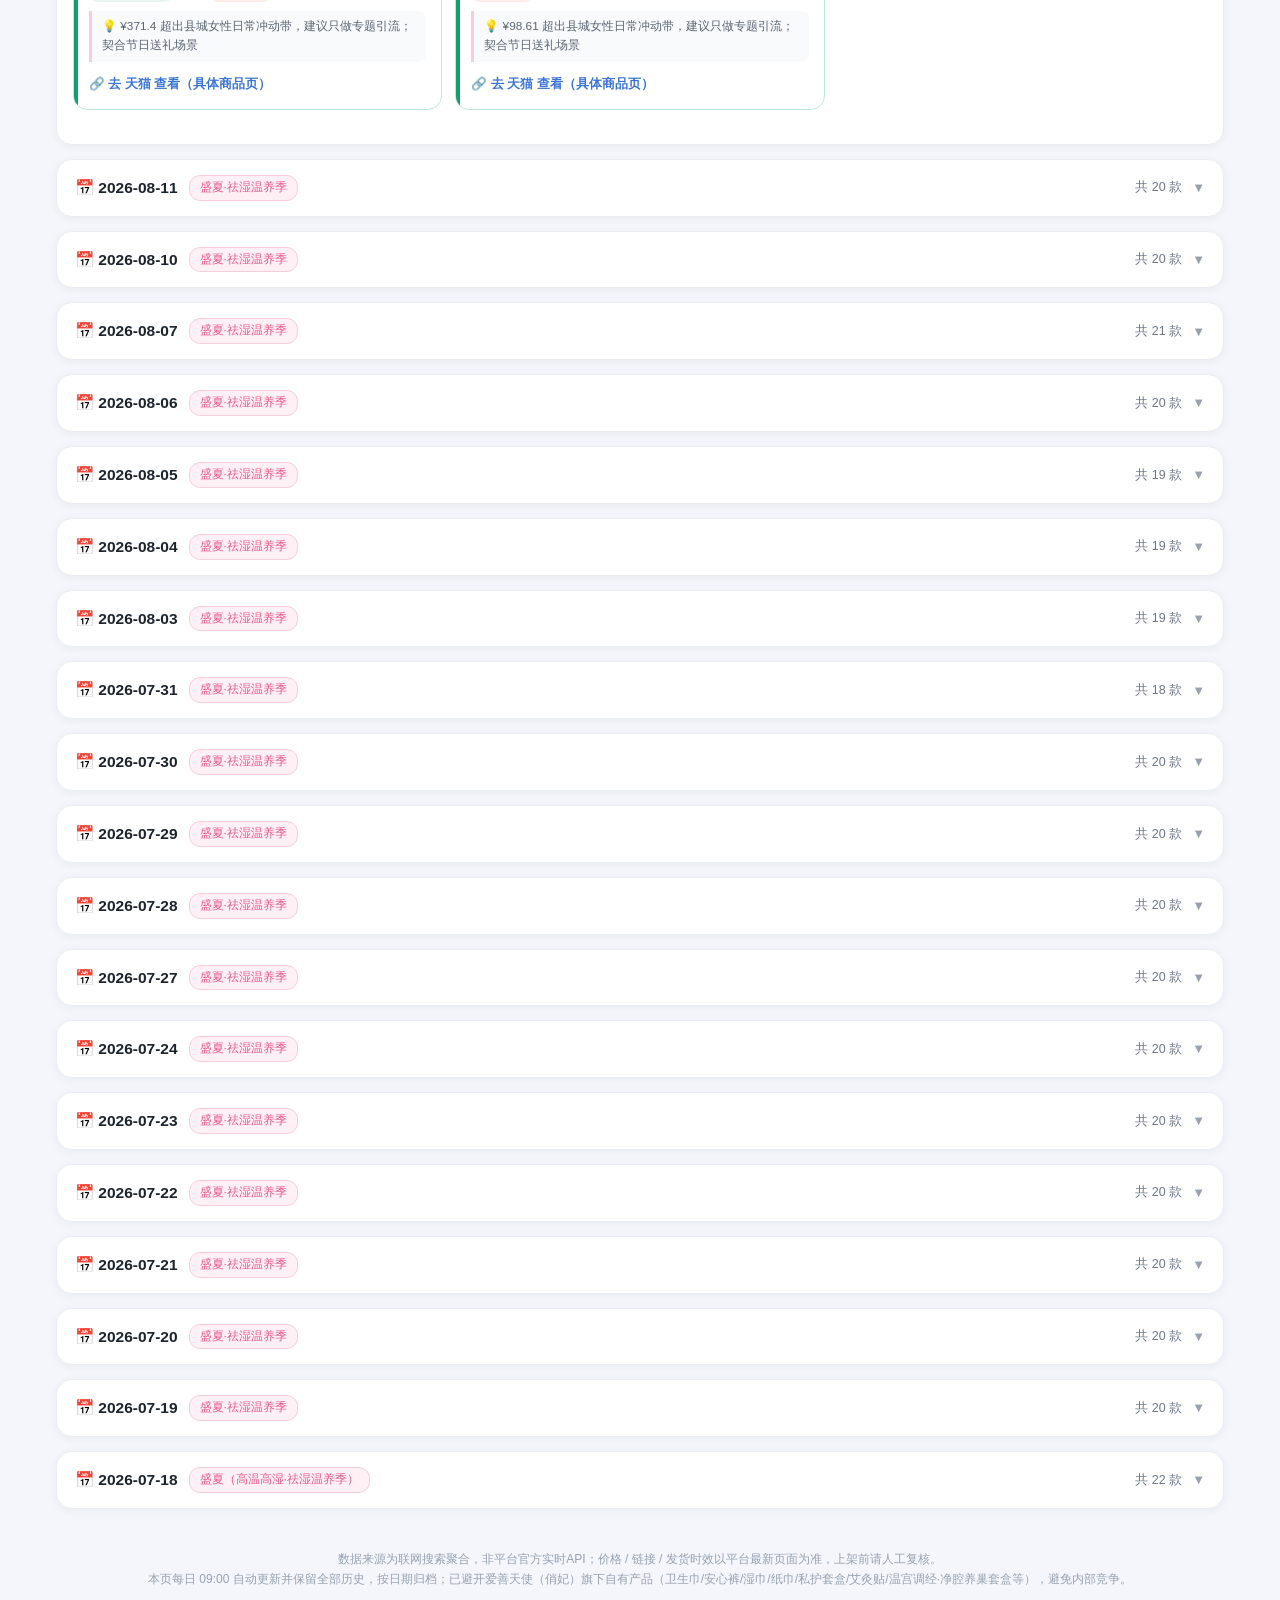
==== commit 2f29781f: "fix(frontend): 同日AI+采集合并到一张卡(采集商品回顶+绿色丝带); 占位图内联渲染修复趋势区空白; 占位图美化(品类图标+渐变)" ====
--- a/web/index.html
+++ b/web/index.html
@@ -170,6 +170,9 @@
   .card{position:relative;background:#fff;border:1px solid var(--line);border-radius:14px;padding:14px 15px;transition:.2s;overflow:hidden}
   .card::before{content:"";position:absolute;left:0;top:0;bottom:0;width:4px;background:var(--brand)}
   .card.fresh{border-color:var(--brand-line)}
+  .card.collected{border-color:#bfe9d6}
+  .card.collected::before{background:var(--green)}
+  .card .ribbon{position:absolute;top:11px;right:-1px;background:var(--green);color:#fff;font-size:10.5px;font-weight:700;padding:2px 9px;border-radius:10px 0 0 10px;box-shadow:0 2px 6px rgba(18,160,106,.3);z-index:3}
   .card:hover{box-shadow:var(--shadow-h);transform:translateY(-2px)}
   .card .ctop{display:flex;justify-content:space-between;align-items:flex-start;gap:8px;margin-bottom:6px}
   .card h5{margin:0;font-size:14.5px;font-weight:700;line-height:1.35;padding-left:2px}
@@ -341,9 +344,19 @@
 <script src="collected.js"></script>
 <script>
 (function(){
-  var DATA = (window.DASHBOARD_DATA || []).concat(window.COLLECTED_DATA || []);
-  // 给 AI 生成的条目补 source 标记（collected 真实采集条目本身已带 source）
-  DATA.forEach(function(d){ if(!d.dataSource || d.dataSource.indexOf('真实采集')===-1){ (d.products||[]).forEach(function(p){ if(!p.source) p.source='ai'; }); } });
+  // 合并同日：AI 情报(含 trending/专区) 为主，真实采集商品并入同一天卡片，避免同日期出现两张卡、采集商品被埋到底部
+  var DATA_RAW = (window.DASHBOARD_DATA || []).concat(window.COLLECTED_DATA || []);
+  DATA_RAW.forEach(function(d){
+    var isCollected = d.dataSource && d.dataSource.indexOf('真实采集') > -1;
+    (d.products || []).forEach(function(p){ if(!p.source) p.source = isCollected ? 'plugin' : 'ai'; });
+  });
+  var _byDate = {};
+  DATA_RAW.forEach(function(d){
+    var date = d.date;
+    if(!_byDate[date]){ _byDate[date] = JSON.parse(JSON.stringify(d)); _byDate[date].products = (d.products || []).slice(); }
+    else { _byDate[date].products = _byDate[date].products.concat(d.products || []); }
+  });
+  var DATA = Object.keys(_byDate).sort().reverse().map(function(k){ return _byDate[k]; });
   var currentFilter = "全部";
   var currentSort = "default";
   var onlyMatch = false;
@@ -483,16 +496,36 @@
     DATA.forEach(function(d){ d.products.forEach(function(q){ if(baseOf(q)===key) set[norm(q.platform)]=true; }); });
     return Object.keys(set);
   }
+  function categoryIcon(name){
+    var n=(name||'').toLowerCase();
+    if(/手链|项链|戒指|手镯|珠宝|黄金|银手|饰品|手表|手绳/.test(n)) return '💍';
+    if(/茶|饮品|膏|粉糊|薏|枸|红参|阿|五红|养生|姜枣|菊花/.test(n)) return '🍵';
+    if(/风扇|灯|电器|锅|机|器|充电|感应/.test(n)) return '🔌';
+    if(/收纳|盒|架|箱|袋|整理/.test(n)) return '📦';
+    if(/沐浴|洗发|洗|护肤|面膜|美妆|身体乳|香氛/.test(n)) return '🧴';
+    if(/礼|礼盒|永生花/.test(n)) return '🎁';
+    if(/益生菌|磷虾|鱼油|维生素|钙|软糖/.test(n)) return '💊';
+    if(/梳|按摩|刮痧|颈椎/.test(n)) return '💆';
+    return '🛍️';
+  }
   function placeholderSVG(label,color){
-    var s='<svg xmlns="http://www.w3.org/2000/svg" width="300" height="200"><rect width="100%" height="100%" fill="'+color+'" opacity="0.12"/>'+
-      '<rect x="6" y="6" width="288" height="188" rx="12" fill="none" stroke="'+color+'" stroke-width="2" opacity="0.5"/>'+
-      '<text x="50%" y="50%" font-family="PingFang SC,Microsoft YaHei,sans-serif" font-size="17" font-weight="700" fill="'+color+'" text-anchor="middle" dominant-baseline="middle">'+esc(label)+'</text></svg>';
+    var icon=categoryIcon(label);
+    var s='<svg xmlns="http://www.w3.org/2000/svg" width="300" height="200">'+
+      '<defs><linearGradient id="g" x1="0" y1="0" x2="1" y2="1">'+
+      '<stop offset="0%" stop-color="'+color+'" stop-opacity="0.18"/>'+
+      '<stop offset="100%" stop-color="'+color+'" stop-opacity="0.06"/></linearGradient></defs>'+
+      '<rect width="100%" height="100%" fill="url(#g)"/>'+
+      '<rect x="6" y="6" width="288" height="188" rx="14" fill="none" stroke="'+color+'" stroke-width="1.5" opacity="0.5"/>'+
+      '<text x="50%" y="42%" font-size="48" text-anchor="middle" dominant-baseline="middle">'+icon+'</text>'+
+      '<text x="50%" y="66%" font-family="PingFang SC,Microsoft YaHei,sans-serif" font-size="15" font-weight="700" fill="'+color+'" text-anchor="middle" dominant-baseline="middle">'+esc(label)+'</text>'+
+      '<text x="50%" y="80%" font-family="PingFang SC,Microsoft YaHei,sans-serif" font-size="11" fill="'+color+'" opacity="0.65" text-anchor="middle">示意图 · 点击卡片查看实物</text>'+
+      '</svg>';
     return 'data:image/svg+xml,'+encodeURIComponent(s);
   }
   function imgFallback(img){ img.onerror=null; img.src=placeholderSVG(img.getAttribute('data-label')||'商品', img.getAttribute('data-color')||'#e85b8a'); }
   function imgTag(p,lazy){
     var col=pcolor(norm(p.platform)); var src=esc(p.image||''); var alt=' alt="'+esc(p.name)+'"';
-    if(!src) return '<div class="imgwrap"><img class="ph" data-label="'+esc(p.name)+'" data-color="'+col+'"'+alt+' referrerpolicy="no-referrer"></div>';
+    if(!src) return '<div class="imgwrap"><img src="'+placeholderSVG(p.name||'商品', col)+'"'+alt+' referrerpolicy="no-referrer"></div>';
     if(lazy) return '<div class="imgwrap"><img data-src="'+src+'" data-label="'+esc(p.name)+'" data-color="'+col+'"'+alt+' referrerpolicy="no-referrer" onerror="imgFallback(this)"></div>';
     return '<div class="imgwrap"><img src="'+src+'" data-label="'+esc(p.name)+'" data-color="'+col+'"'+alt+' referrerpolicy="no-referrer" onerror="imgFallback(this)" onload="this.classList.add(\'loaded\')"></div>';
   }
@@ -557,7 +590,9 @@
     if(gk.length) kwHtml+='<span class="kwlabel good">优点</span>'+kws(gk,'good');
     if(bk.length) kwHtml+='<span class="kwlabel bad">缺点</span>'+kws(bk,'bad');
     kwHtml+='</div>';
-    return '<div class="card'+(dc>1?'':' fresh')+'" style="--brand:'+col+'" data-cat="'+esc(categoryOf(p))+'" data-brand="'+esc(displayBrand(p))+'" data-score="'+dispScore(p)+'">'+
+    var isMine = (p.source==='plugin'||p.source==='manual');
+    return '<div class="card'+(dc>1?'':' fresh')+(isMine?' collected':'')+'" style="--brand:'+col+'" data-cat="'+esc(categoryOf(p))+'" data-brand="'+esc(displayBrand(p))+'" data-score="'+dispScore(p)+'">'+
+      (isMine?'<span class="ribbon">真实采集</span>':'')+
       imgTag(p,true)+
       '<div class="ctop"><h5>'+esc(p.name)+'</h5>'+
         '<div class="ctags"><label class="sel" title="勾选后可在工具栏「导出已选Excel」"><input type="checkbox" class="pcb" data-key="'+esc(key)+'">选</label>'+(p.match?'<span class="tag y">✓ 匹配</span>':'<span class="tag n">✕ 不主推</span>')+dupTag+sourceBadge(p)+'<span class="tag sc">上架分 '+dispScore(p)+'</span></div>'+
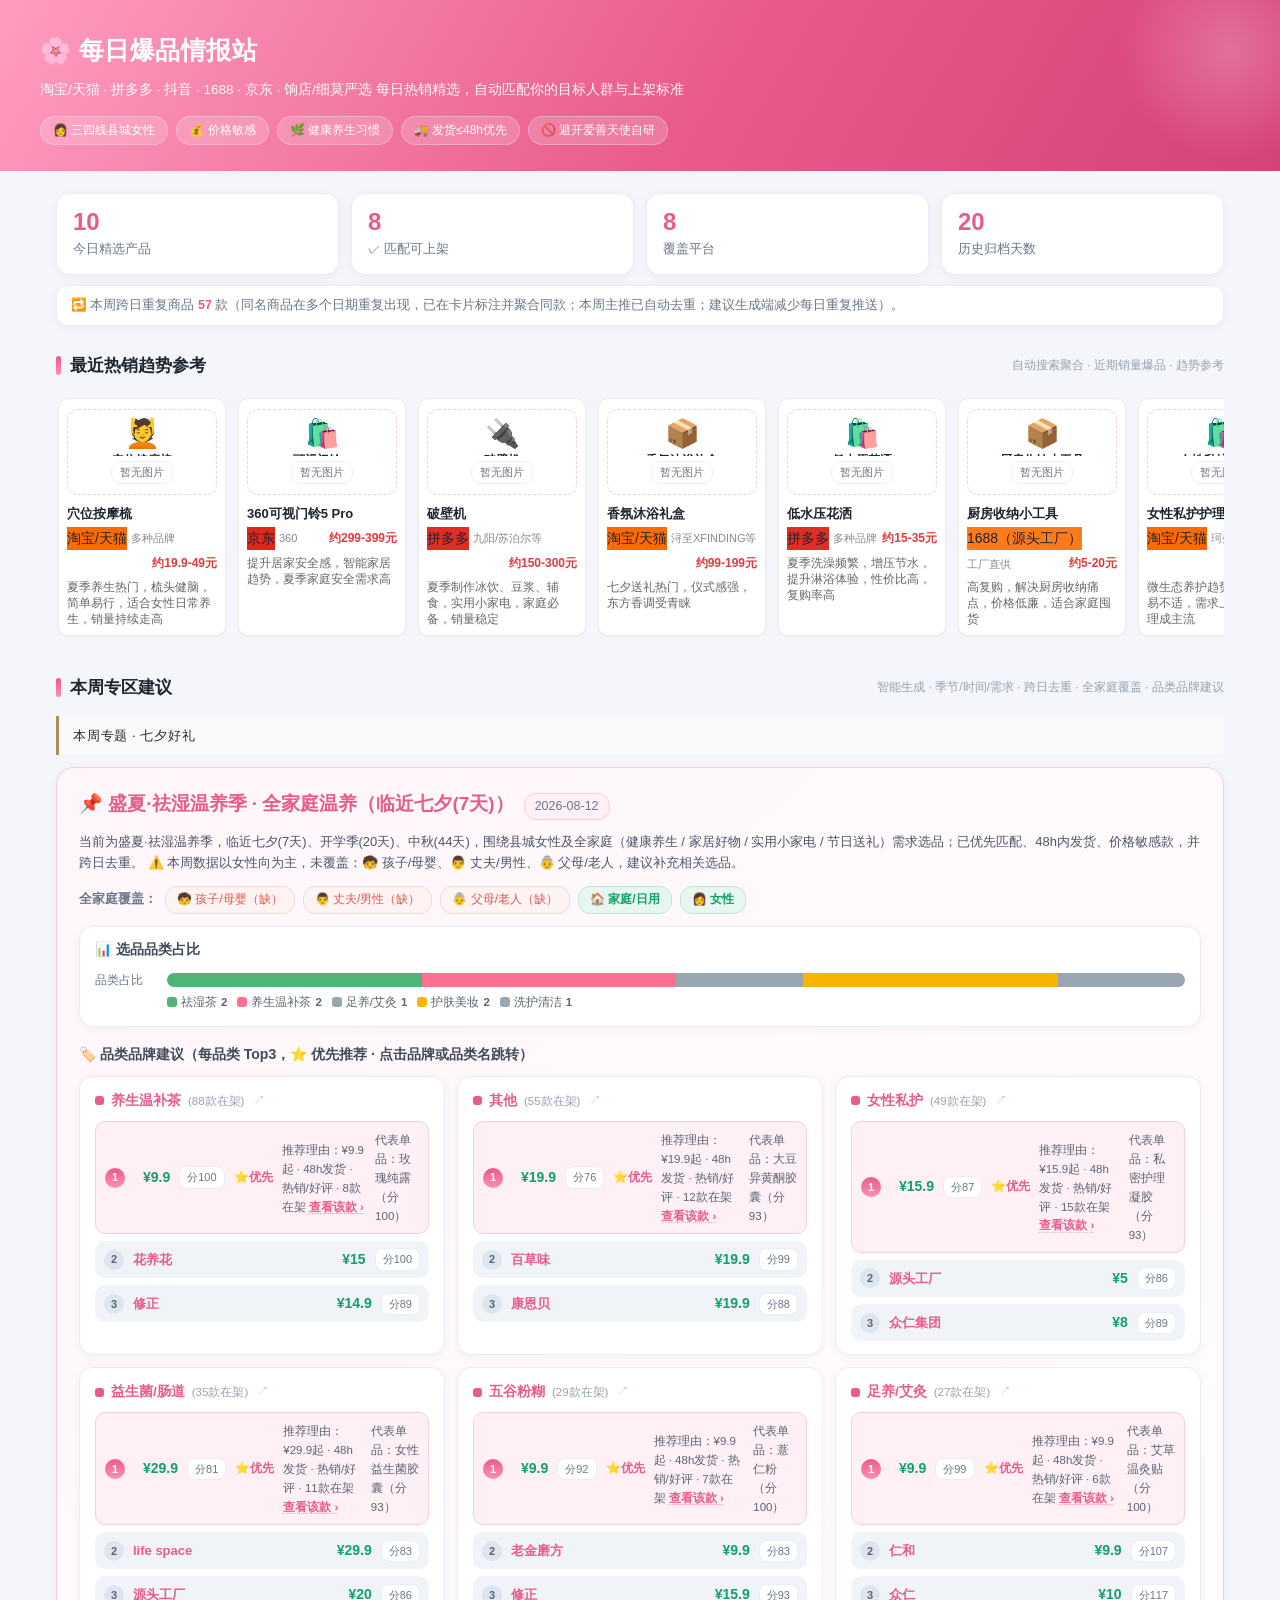
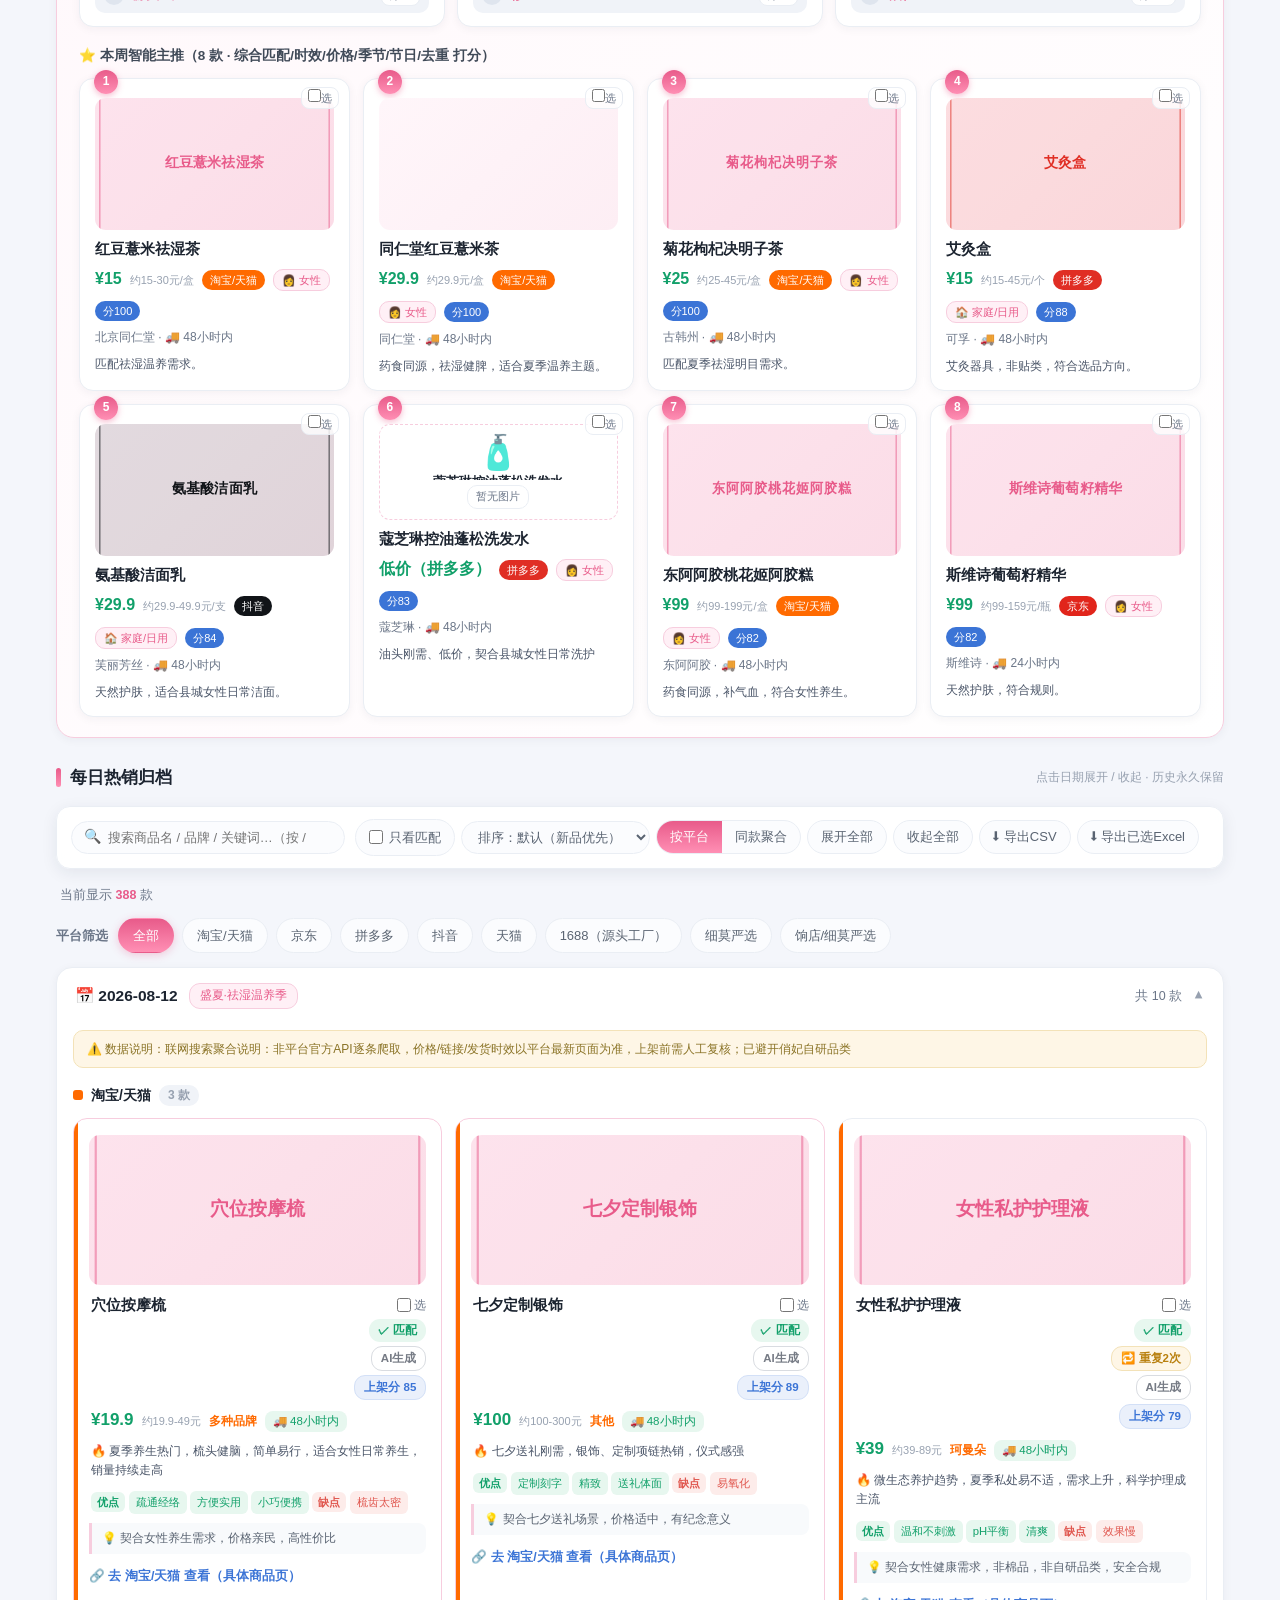
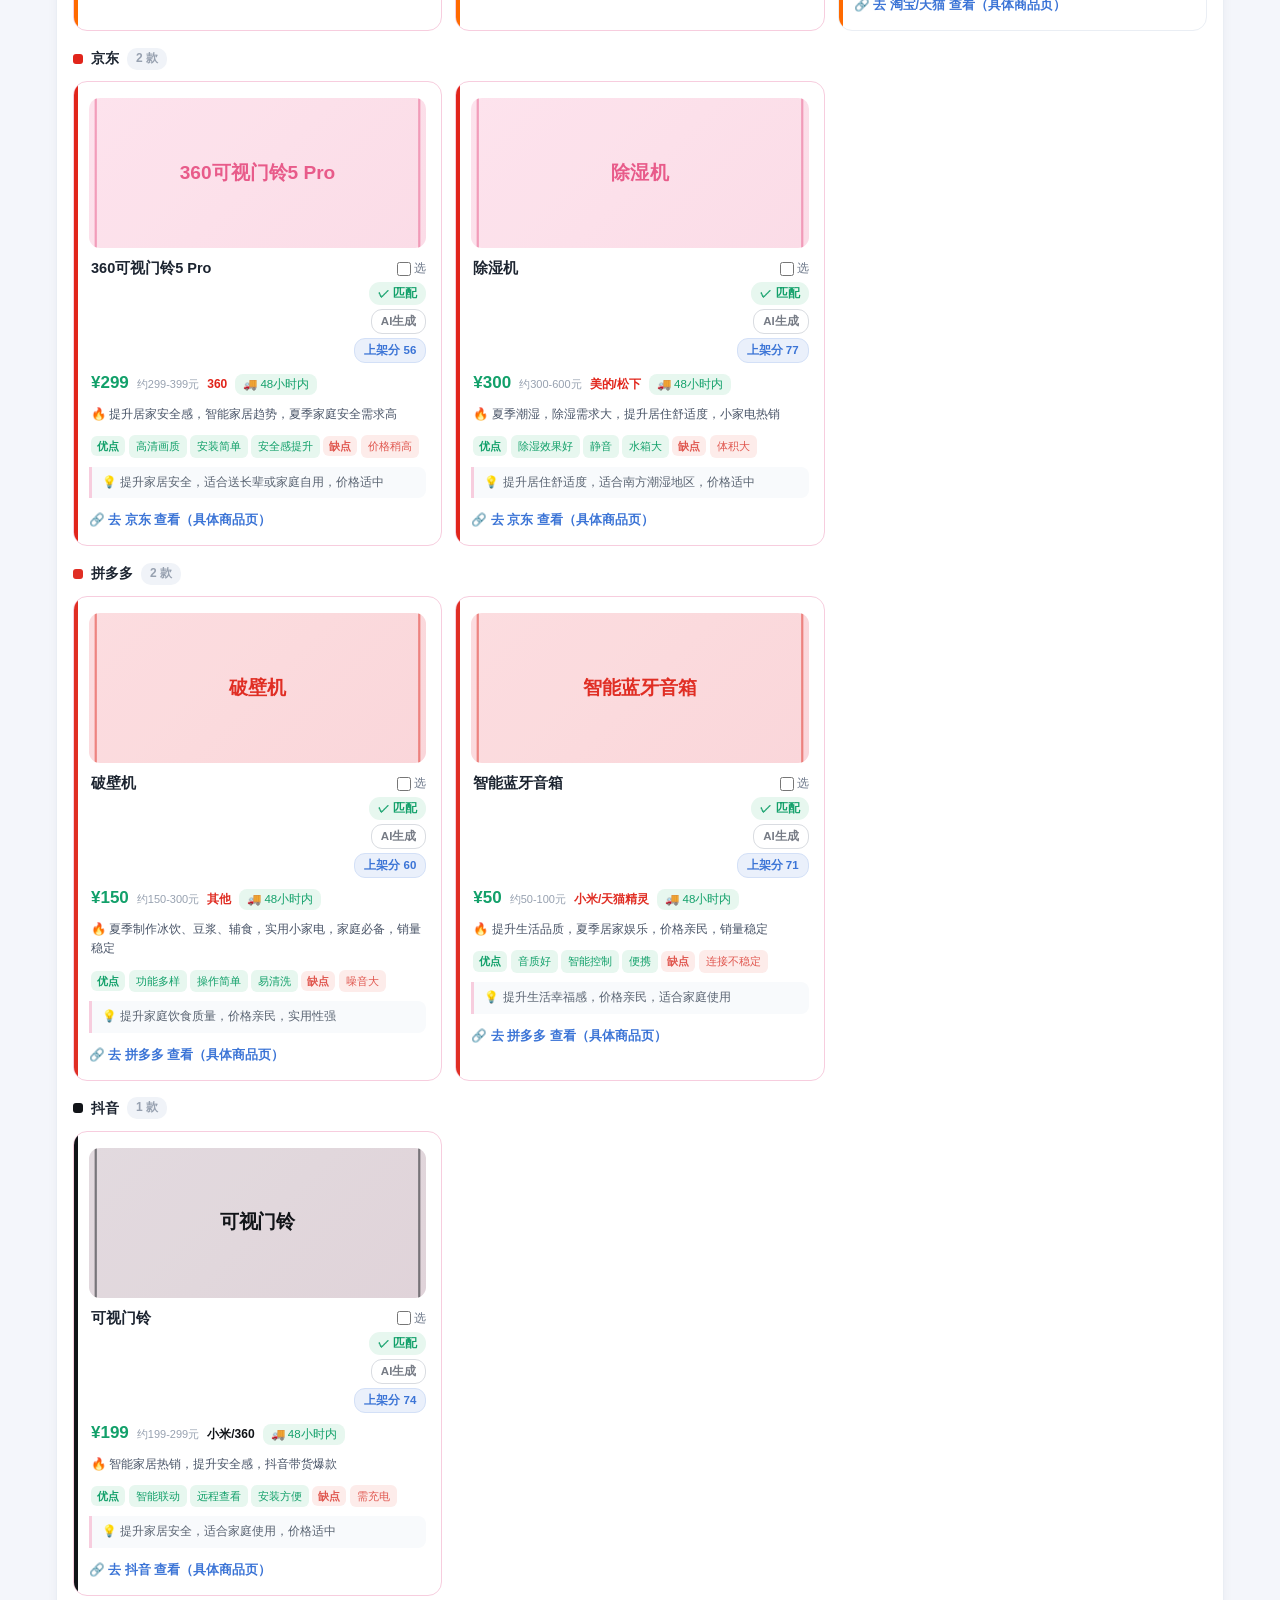
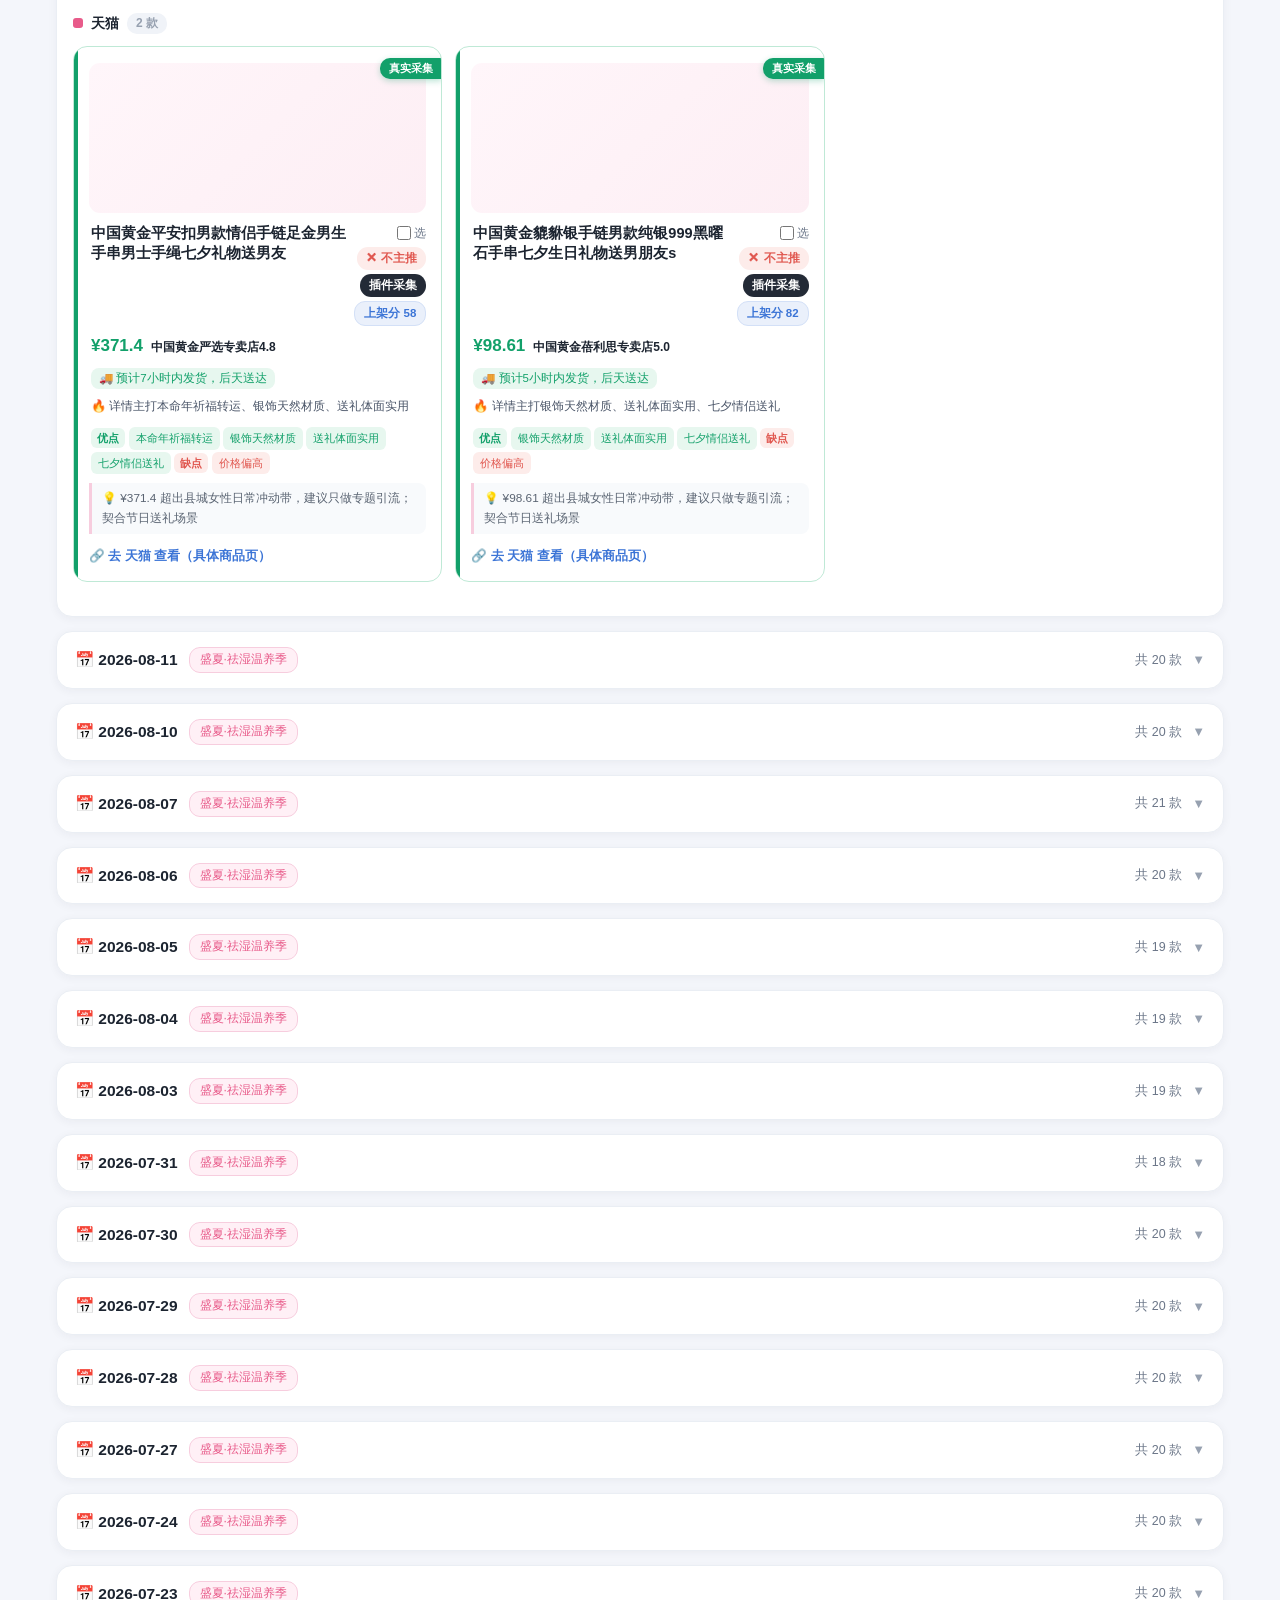
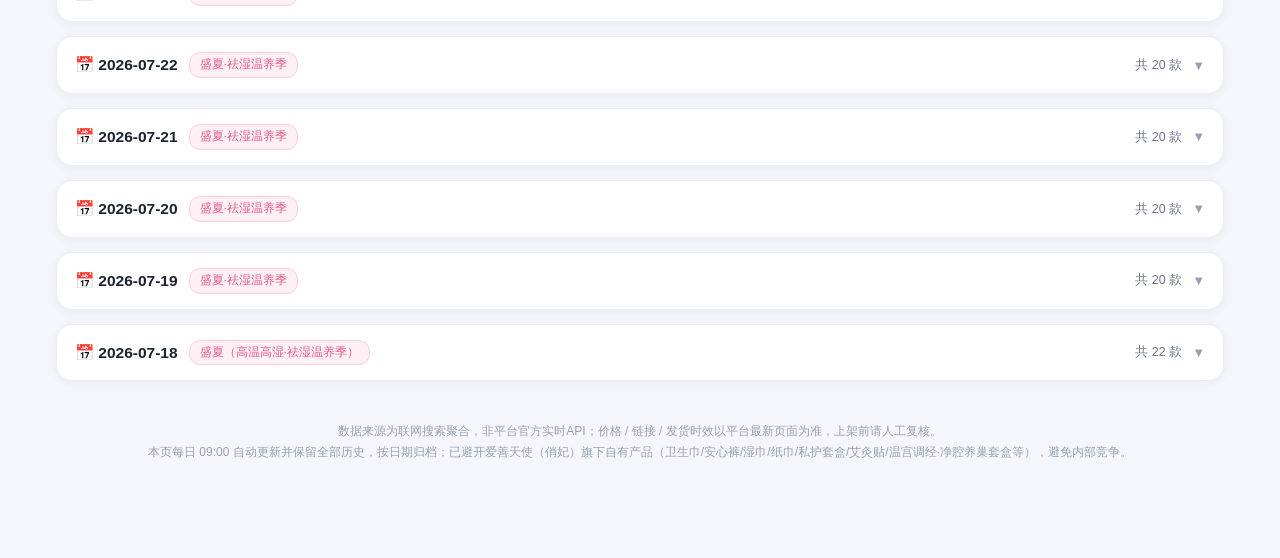
==== commit 09b8e306: "fix(ui): 无实拍图占位图紧凑化+图标/标签，避免大面积空白；趋势区图片高度降低" ====
--- a/web/index.html
+++ b/web/index.html
@@ -205,6 +205,17 @@
   .imgwrap img{position:absolute;inset:0;width:100%;height:100%;object-fit:cover;opacity:0;transition:opacity .3s}
   .imgwrap img.loaded{opacity:1}
   .pick .imgwrap{height:132px;margin:4px 0 10px}
+  /* 无实拍图占位：更紧凑，减少大面积空白 */
+  .imgwrap.ph{height:108px;background:#fff;border:1px dashed var(--brand-line)}
+  .pick .imgwrap.ph{height:96px}
+  .trending-strip .imgwrap{height:110px}
+  .trending-strip .imgwrap.ph{height:86px}
+  .ph-inner{display:flex;flex-direction:column;align-items:center;justify-content:center;gap:5px;padding:10px;text-align:center;height:100%;width:100%}
+  .ph-icon{font-size:34px;line-height:1}
+  .ph-label{font-size:12.5px;font-weight:700;color:var(--text);line-height:1.35;max-height:34px;overflow:hidden;display:-webkit-box;-webkit-line-clamp:2;-webkit-box-orient:vertical}
+  .ph-hint{font-size:10.5px;color:var(--sub);background:#fff;border:1px solid var(--line);border-radius:10px;padding:2px 8px}
+  .trending-strip .ph-label{font-size:11.5px;max-height:30px}
+  .trending-strip .ph-icon{font-size:28px}
 
   /* 同款聚合 */
   .agg{background:var(--card);border:1px solid var(--line);border-radius:14px;margin:12px 0;box-shadow:var(--shadow);overflow:hidden}
@@ -525,7 +536,10 @@
   function imgFallback(img){ img.onerror=null; img.src=placeholderSVG(img.getAttribute('data-label')||'商品', img.getAttribute('data-color')||'#e85b8a'); }
   function imgTag(p,lazy){
     var col=pcolor(norm(p.platform)); var src=esc(p.image||''); var alt=' alt="'+esc(p.name)+'"';
-    if(!src) return '<div class="imgwrap"><img src="'+placeholderSVG(p.name||'商品', col)+'"'+alt+' referrerpolicy="no-referrer"></div>';
+    if(!src){
+      var icon=categoryIcon(p.name||'商品');
+      return '<div class="imgwrap ph"><div class="ph-inner"><span class="ph-icon">'+icon+'</span><span class="ph-label">'+esc(p.name||'商品')+'</span><span class="ph-hint">暂无图片</span></div></div>';
+    }
     if(lazy) return '<div class="imgwrap"><img data-src="'+src+'" data-label="'+esc(p.name)+'" data-color="'+col+'"'+alt+' referrerpolicy="no-referrer" onerror="imgFallback(this)"></div>';
     return '<div class="imgwrap"><img src="'+src+'" data-label="'+esc(p.name)+'" data-color="'+col+'"'+alt+' referrerpolicy="no-referrer" onerror="imgFallback(this)" onload="this.classList.add(\'loaded\')"></div>';
   }
@@ -769,7 +783,7 @@
         (t.hotReason?'<div style="margin-top:5px;font-size:11.5px;color:#666;line-height:1.4;max-height:48px;overflow:hidden">'+esc(t.hotReason)+'</div>':'')+
       '</div>';
     }).join('');
-    el.innerHTML='<div style="display:flex;gap:12px;overflow-x:auto;padding:4px 2px 12px">'+cards+'</div>';
+    el.innerHTML='<div class="trending-strip" style="display:flex;gap:12px;overflow-x:auto;padding:4px 2px 12px">'+cards+'</div>';
   }
 
   // ============ 同款聚合视图 ============
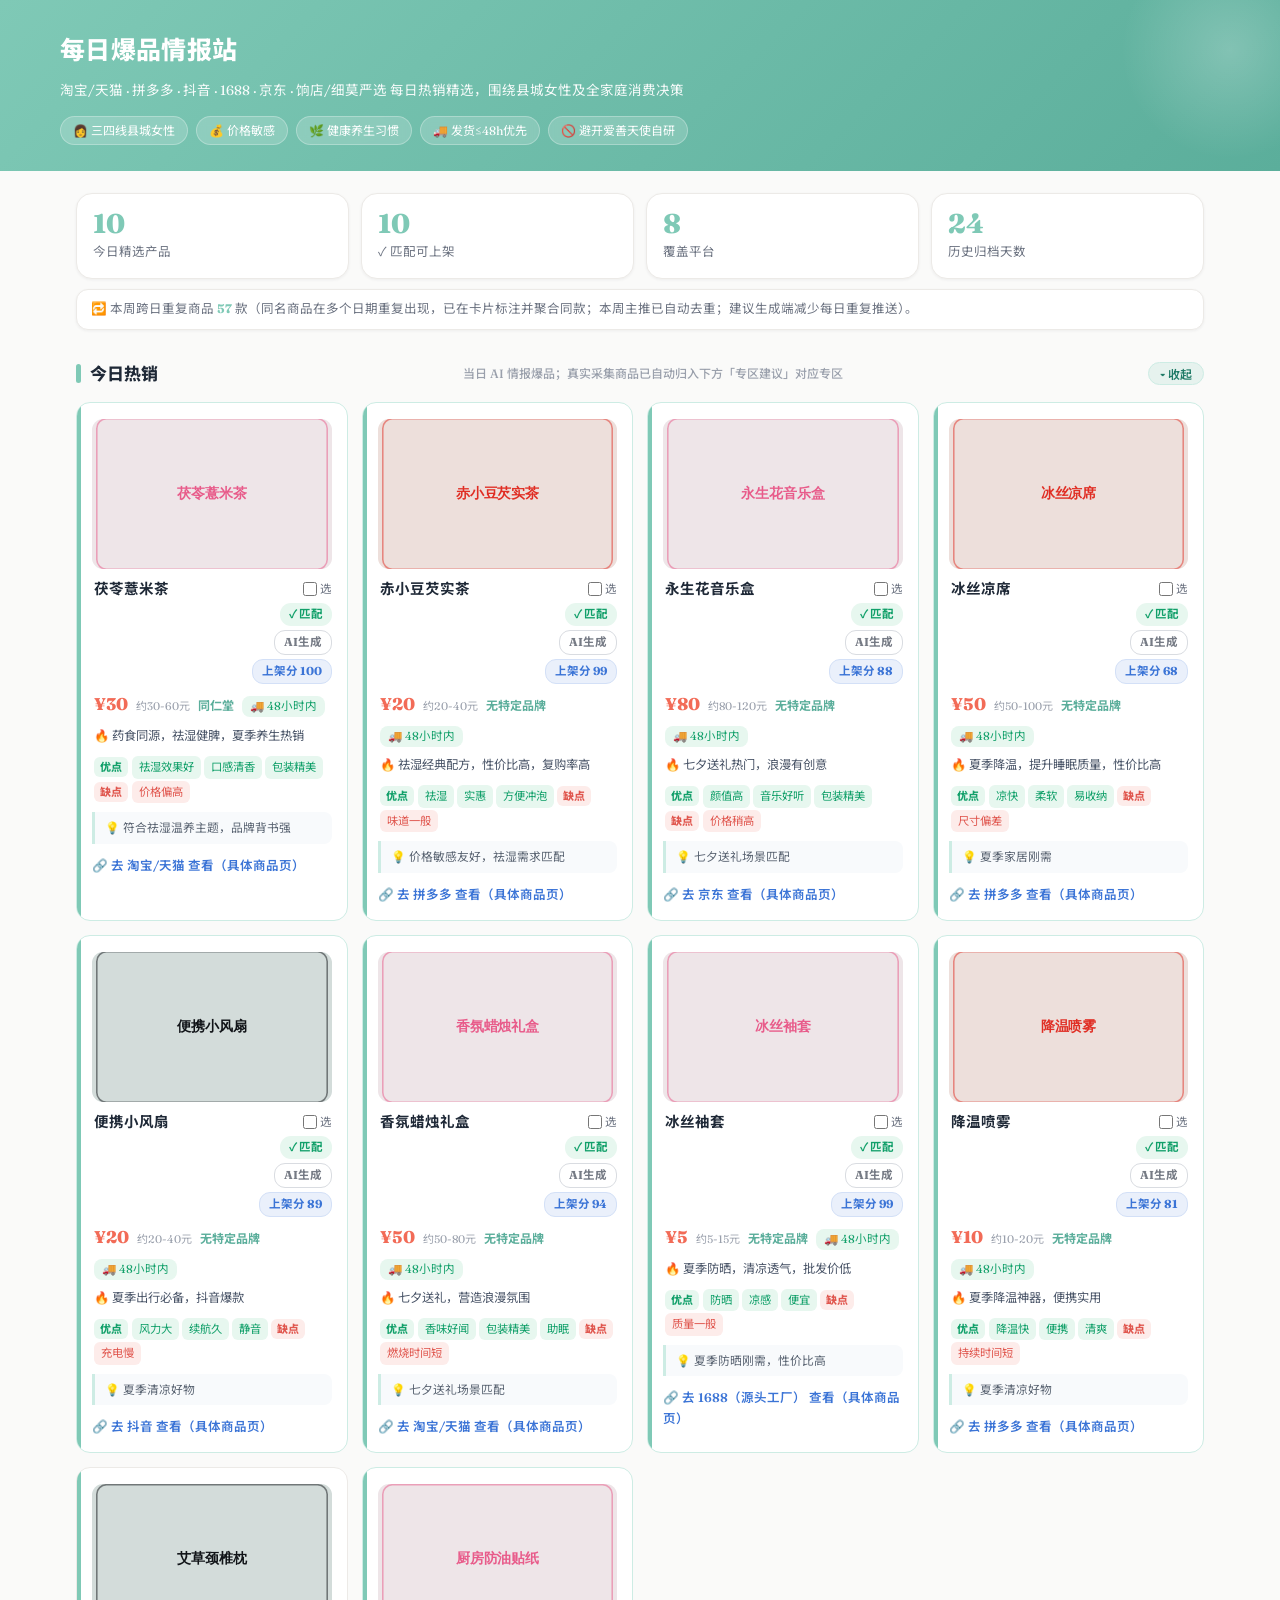
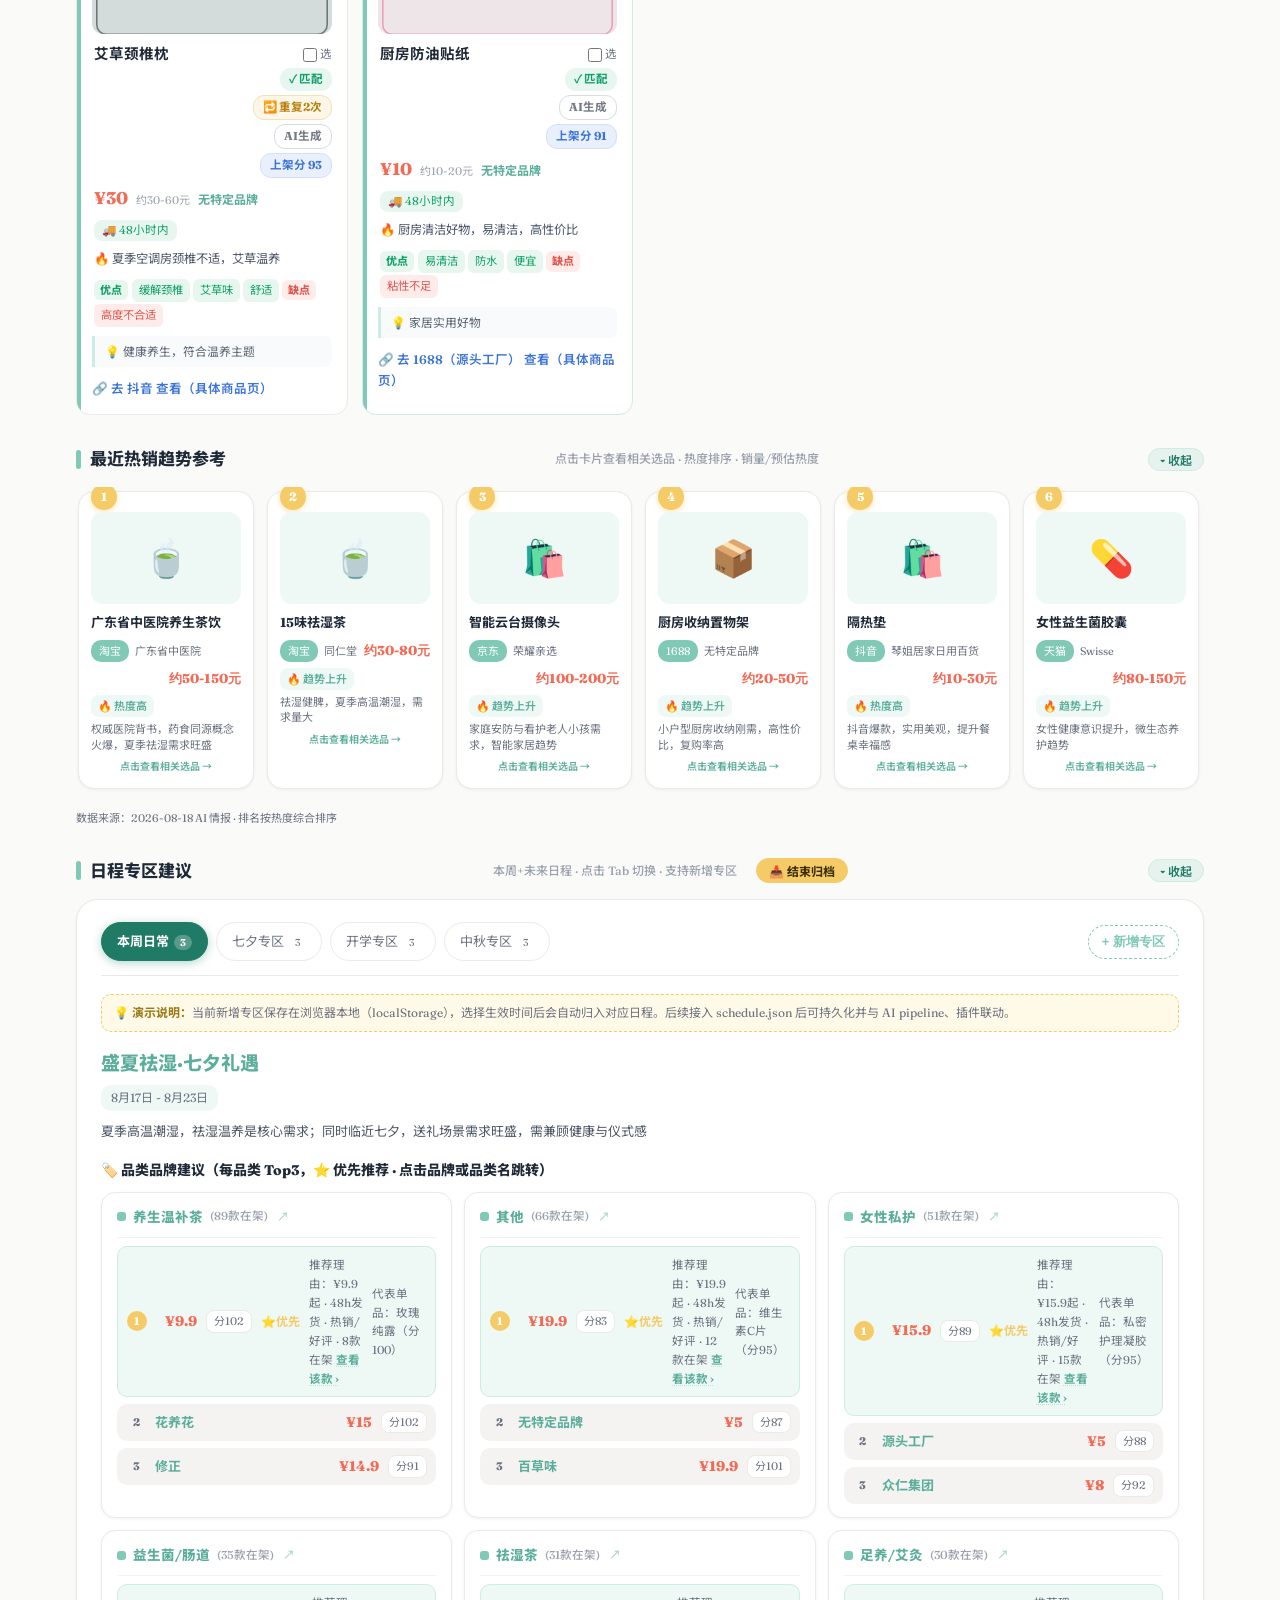
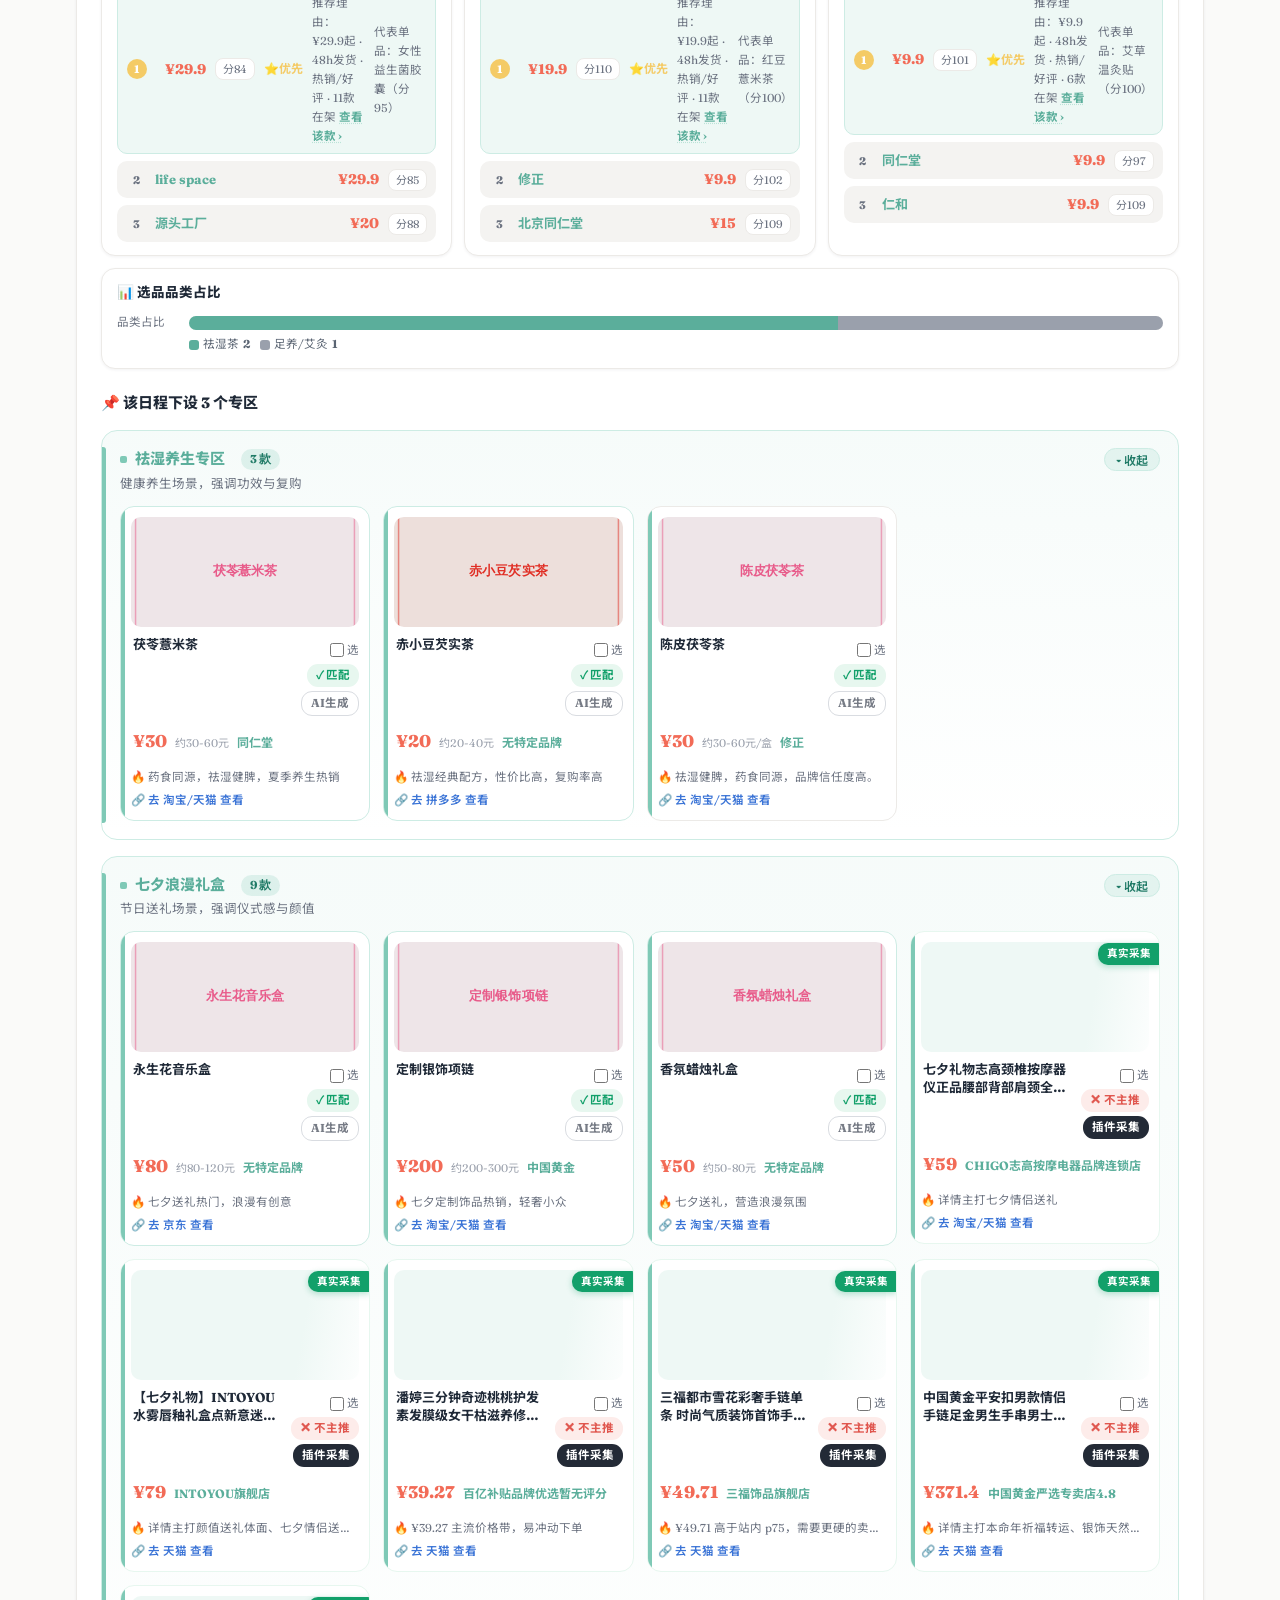
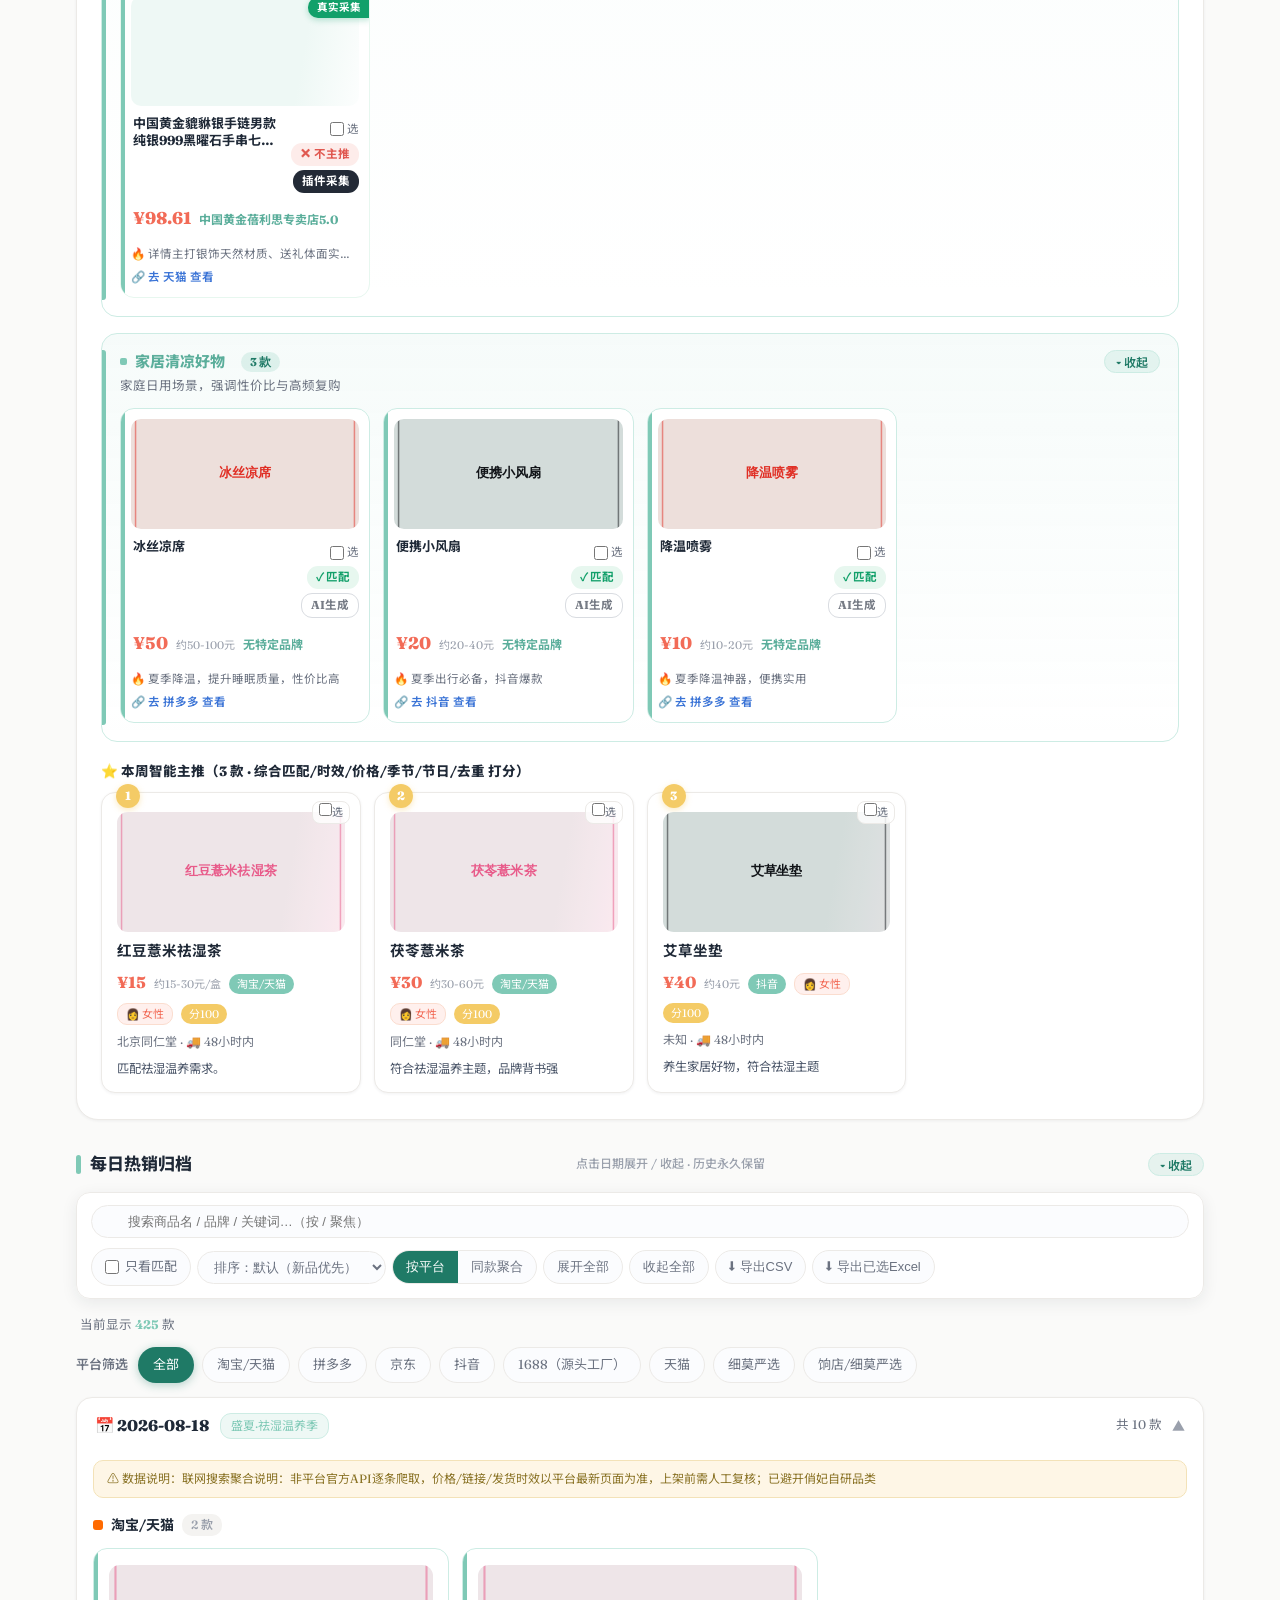
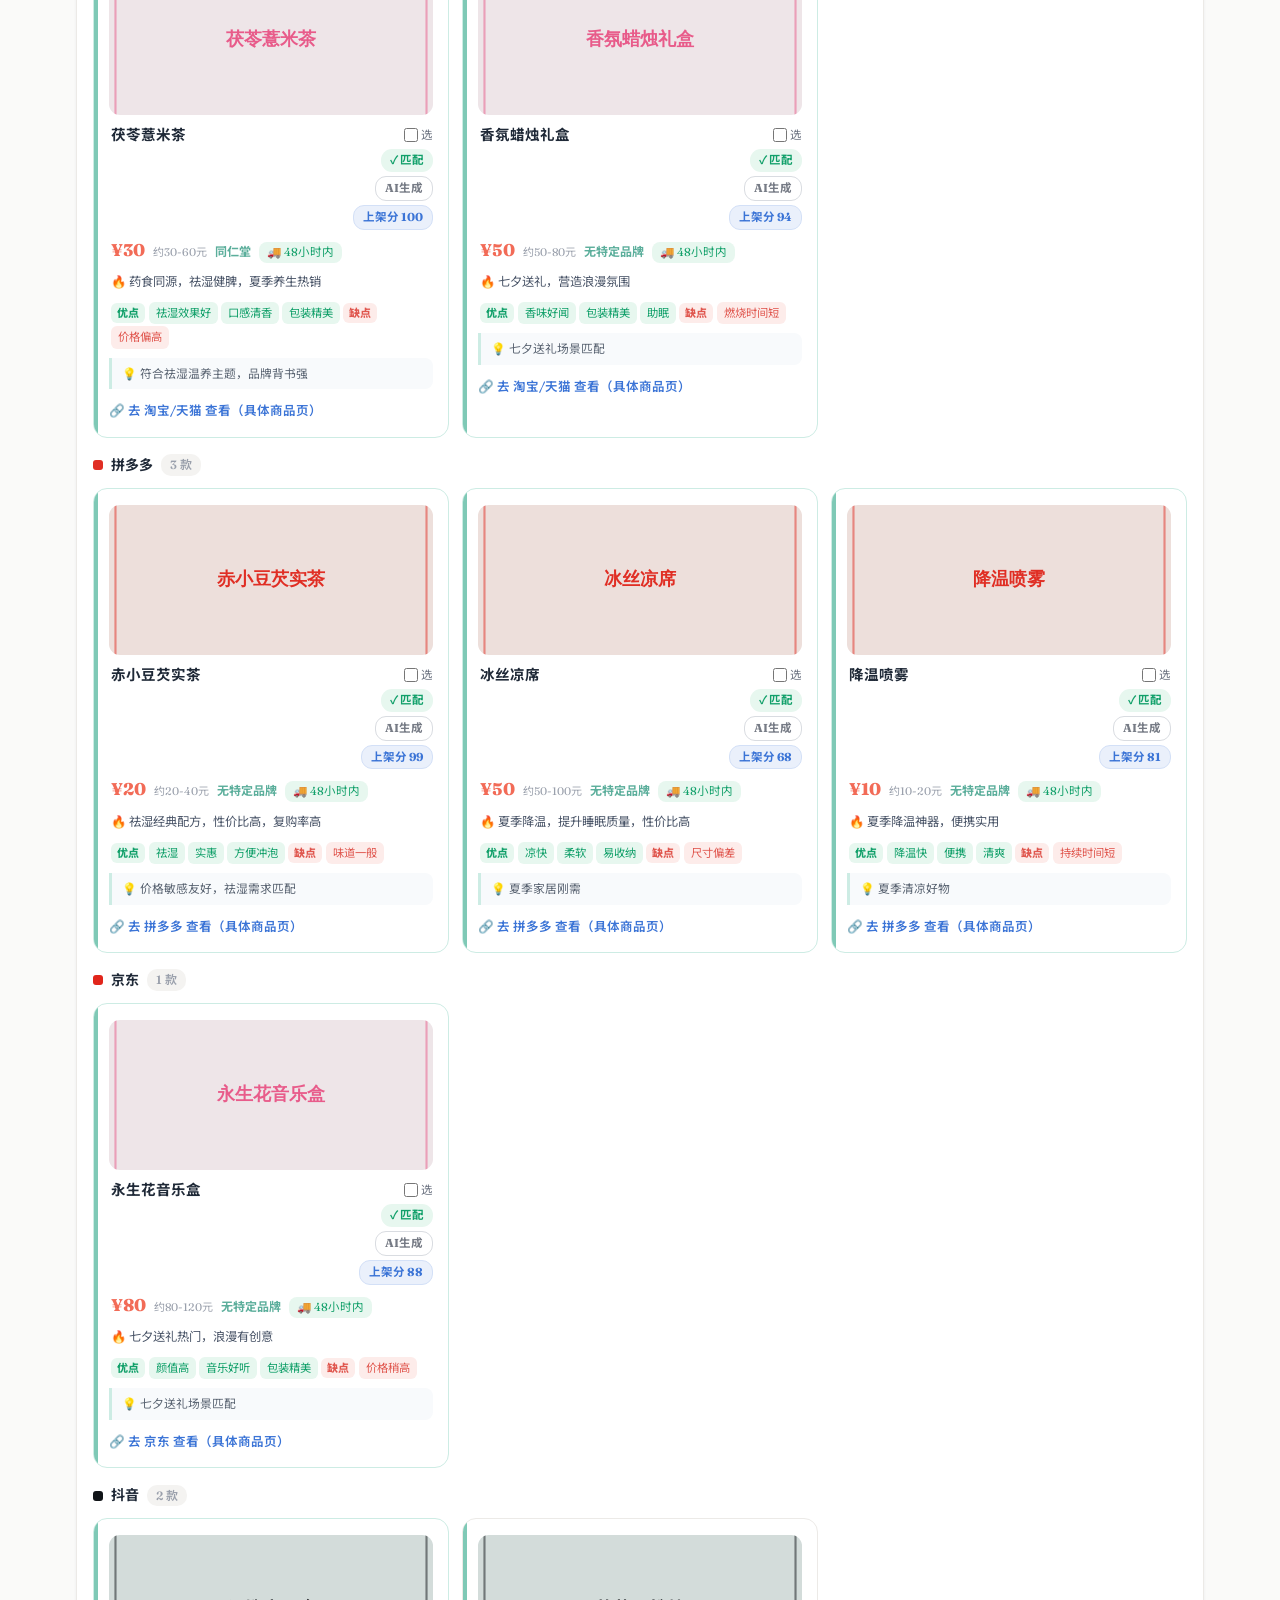
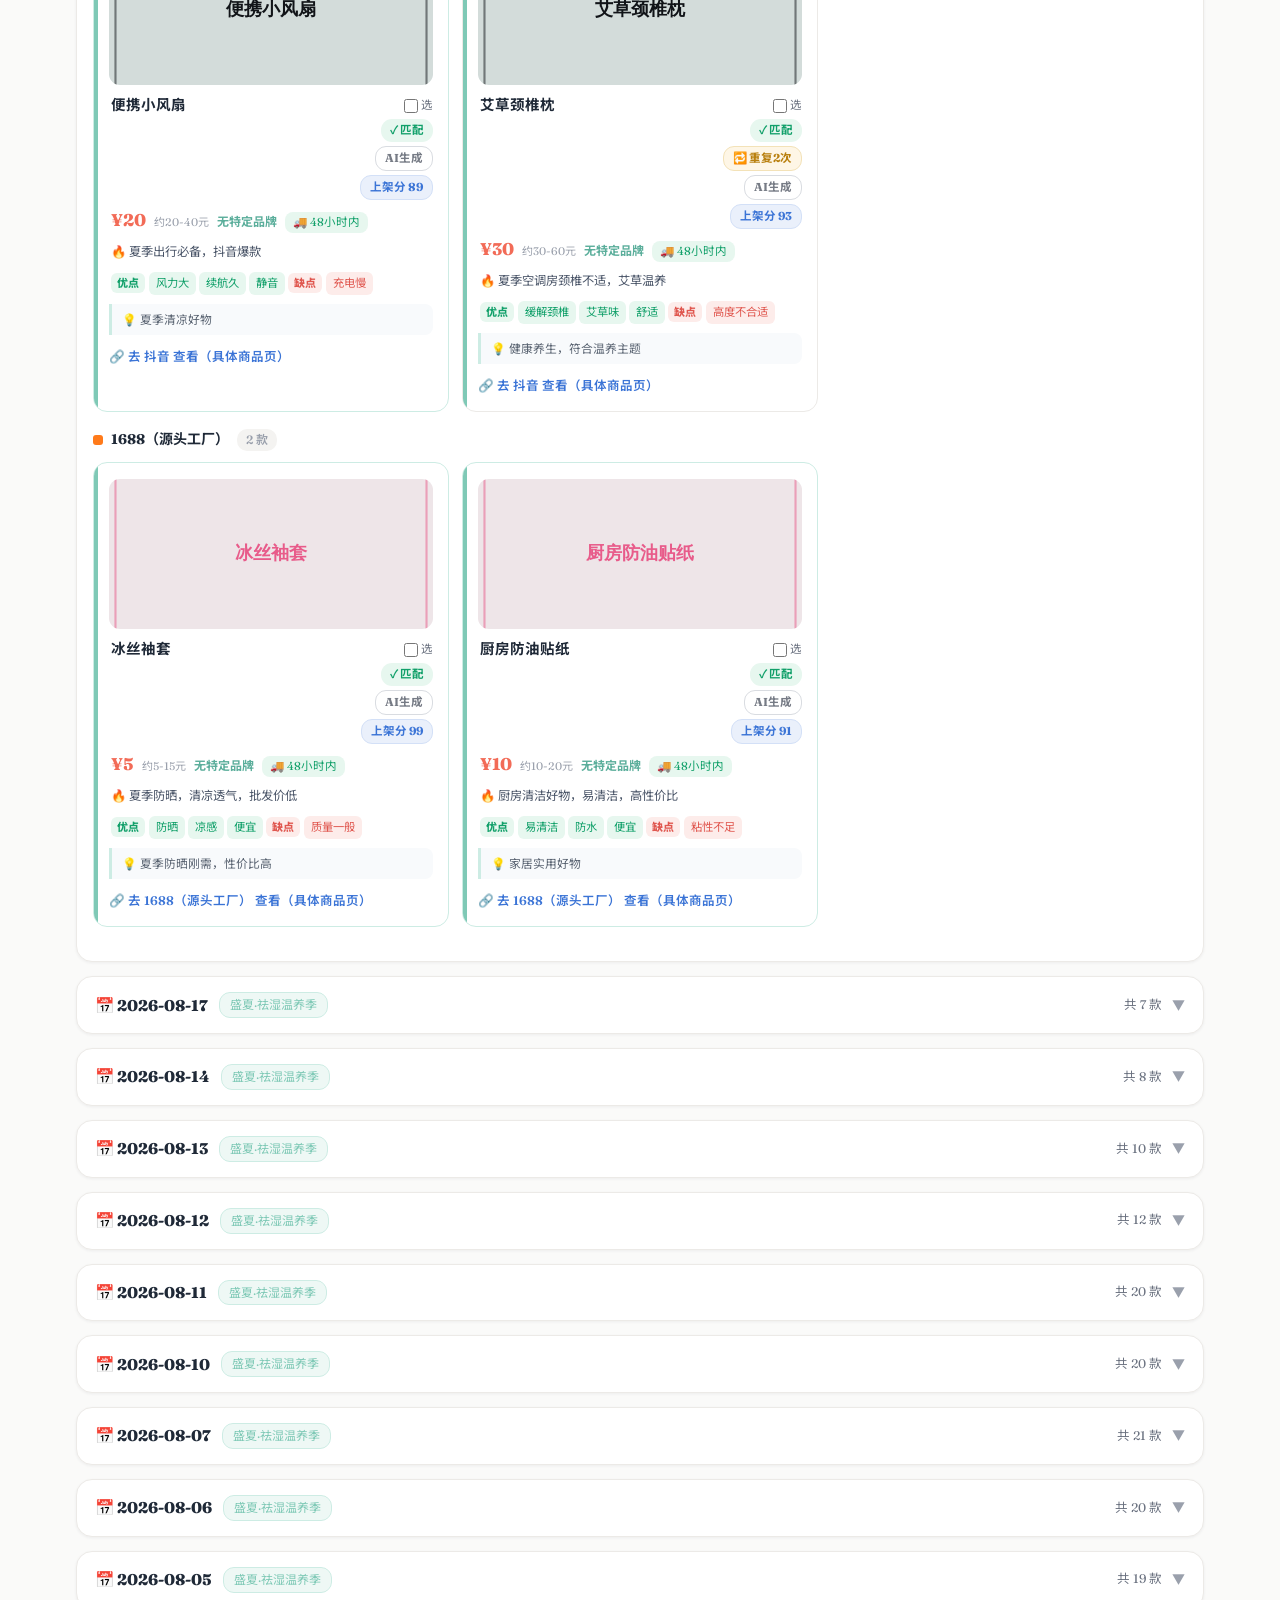
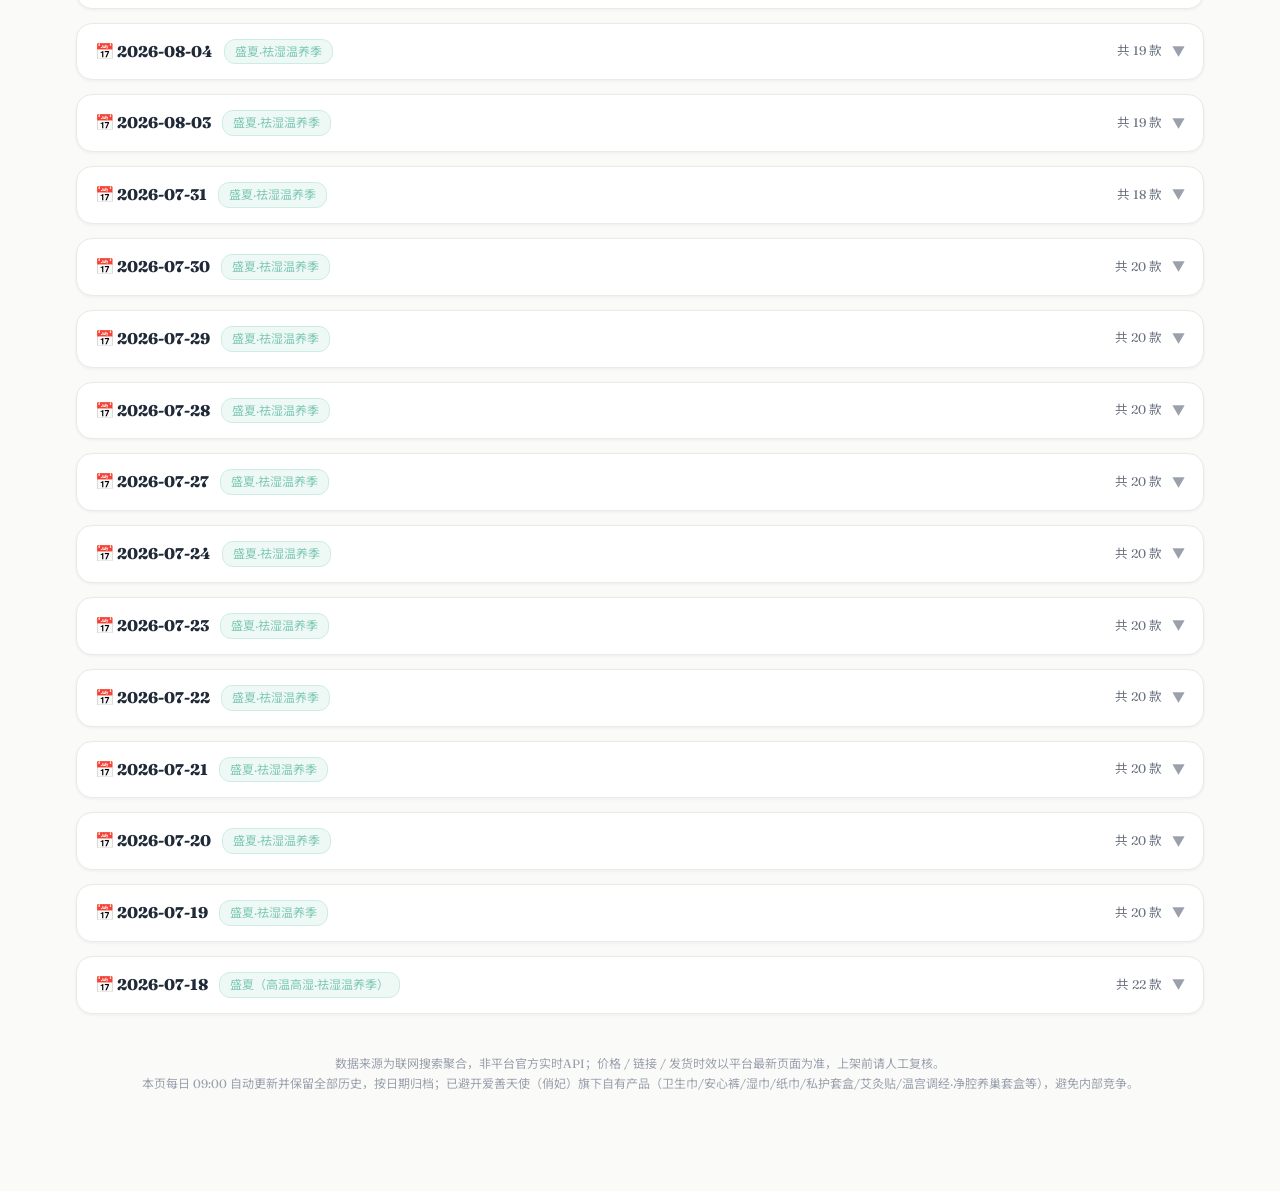
==== commit b355c447: "chore: 合入情报站大板块折叠/侧边目录/结束归档 (demo7)" ====
--- a/web/index.html
+++ b/web/index.html
@@ -3,146 +3,178 @@
 <head>
 <meta charset="UTF-8">
 <meta name="viewport" content="width=device-width, initial-scale=1.0">
-<title>每日爆品情报站</title>
+  <title>每日爆品情报站</title>
+  <link rel="preconnect" href="https://fonts.googleapis.com">
+  <link rel="preconnect" href="https://fonts.gstatic.com" crossorigin>
+  <link rel="stylesheet" href="https://fonts.googleapis.com/css2?family=Fraunces:opsz,wght@9..144,600;9..144,700;9..144,800&family=Noto+Sans+SC:wght@400;500;700;800&display=swap">
 <style>
   :root{
-    --bg:#f4f6fb; --card:#ffffff; --line:#eaeef4; --line2:#f0f3f8;
-    --text:#1c2430; --sub:#6b7688; --faint:#97a1b0;
-    --brand:#e85b8a; --brand-2:#ff8fb4; --brand-soft:#fff0f6; --brand-line:#f7cdde;
-    --green:#12a06a; --green-soft:#e7f7ef;
-    --red:#e0574f; --red-soft:#fdecea;
-    --amber:#b9800f; --amber-soft:#fef6e6;
-    --blue:#3b74d6;
-    --shadow:0 2px 10px rgba(30,40,60,.05); --shadow-h:0 6px 20px rgba(232,91,138,.12);
+    --bg:#FAFAF9; --card:#ffffff; --line:#ECEAE7; --line2:#F4F3F1;
+    --text:#1F2937; --sub:#6B7280; --faint:#9AA0AC;
+    --mint:#7FC9B6; --mint-dark:#5BAE9B; --mint-soft:#EEF8F5; --mint-line:#CDECE4;
+    --coral:#F26B57; --coral-soft:#FFF0ED; --coral-line:#FBDDCF;
+    --gold:#F4CB66; --gold-soft:#FFF9E8;
+    --green:#12a06a; --green-soft:#E7F7EF;
+    --red:#e0574f; --red-soft:#FDECEA;
+    --amber:#b9800f; --amber-soft:#FEF6E6;
+    --blue:#3b74d6; --blue-soft:#EAF0FB;
+    --shadow:0 1px 3px rgba(31,41,55,.06); --shadow-h:0 6px 20px rgba(127,201,182,.14);
     --p-tb:#ff6a00; --p-pdd:#e02e24; --p-dy:#111418; --p-1688:#ff7a1a; --p-xm:#c9418f; --p-jd:#e1251b;
+    --mint-deep:#1F7A66; --ease:cubic-bezier(.22,1,.36,1);
   }
   *{box-sizing:border-box}
   html{scroll-behavior:smooth}
   body{margin:0;background:var(--bg);color:var(--text);
-    font-family:-apple-system,"PingFang SC","Microsoft YaHei",Segoe UI,Roboto,sans-serif;
+    font-family:'Fraunces','Noto Sans SC',-apple-system,"PingFang SC","Microsoft YaHei",Segoe UI,Roboto,sans-serif;
     font-size:14px;line-height:1.65;-webkit-font-smoothing:antialiased}
 
-  header{background:linear-gradient(120deg,#ff9dc0 0%,#e85b8a 55%,#d6437a 100%);
+  header{background:linear-gradient(135deg,var(--mint) 0%,var(--mint-dark) 100%);
     color:#fff;padding:30px 24px 26px;position:relative;overflow:hidden}
   header::after{content:"";position:absolute;right:-60px;top:-60px;width:220px;height:220px;
     background:radial-gradient(circle,rgba(255,255,255,.22),transparent 70%);border-radius:50%}
-  .hd{max-width:1200px;margin:0 auto;position:relative;z-index:1}
-  header h1{margin:0;font-size:25px;font-weight:800;letter-spacing:.5px}
+  .hd{max-width:1160px;margin:0 auto;position:relative;z-index:1}
+  header h1{margin:0;font-size:25px;font-weight:800;letter-spacing:.3px;font-family:'Fraunces','Noto Sans SC',serif}
   header .sub{margin:8px 0 0;opacity:.95;font-size:13.5px;max-width:820px}
   .hd-badges{margin-top:14px;display:flex;flex-wrap:wrap;gap:8px}
   .hd-badge{background:rgba(255,255,255,.18);border:1px solid rgba(255,255,255,.28);
     border-radius:20px;padding:4px 12px;font-size:12px;backdrop-filter:blur(4px)}
 
-  .wrap{max-width:1200px;margin:0 auto;padding:20px 16px 70px}
+  .wrap{max-width:1160px;margin:0 auto;padding:20px 16px 70px}
 
   .stats{display:grid;grid-template-columns:repeat(4,1fr);gap:12px;margin:2px 0 10px}
-  .stat{background:var(--card);border:1px solid var(--line);border-radius:14px;padding:15px 16px;box-shadow:var(--shadow)}
-  .stat .n{font-size:24px;font-weight:800;color:var(--brand);line-height:1.1}
+  .stat{background:var(--card);border:1px solid var(--line);border-radius:16px;padding:16px 16px;box-shadow:var(--shadow)}
+  .stat .n{font-size:27px;font-weight:800;color:var(--mint);line-height:1.05;font-family:'Fraunces',serif;font-variant-numeric:tabular-nums;letter-spacing:.4px}
   .stat .l{font-size:12.5px;color:var(--sub);margin-top:3px}
 
   .dupnote{font-size:12.5px;color:var(--sub);background:var(--card);border:1px solid var(--line);
     border-radius:12px;padding:9px 14px;margin:0 0 18px;box-shadow:var(--shadow)}
-  .dupnote b{color:var(--brand)}
-
-  .sec-title{display:flex;align-items:center;gap:9px;margin:26px 0 14px;font-size:17px;font-weight:800}
-  .sec-title .bar{width:5px;height:19px;background:linear-gradient(var(--brand),var(--brand-2));border-radius:3px}
+  .dupnote b{color:var(--mint)}
+
+  .sec-title{display:flex;align-items:center;gap:9px;margin:30px 0 14px;font-size:17px;font-weight:800;color:var(--text)}
+  .sec-title .bar{width:5px;height:19px;background:var(--mint);border-radius:3px}
   .sec-title .hint{font-size:12px;font-weight:500;color:var(--faint);margin-left:auto}
 
-  /* 本周专区 */
-  .week{background:linear-gradient(135deg,#fff6fa,#ffffff);border:1px solid var(--brand-line);
-    border-radius:18px;padding:20px 22px;box-shadow:var(--shadow)}
-  .week-top{display:flex;flex-wrap:wrap;align-items:baseline;gap:10px}
-  .week-theme{font-size:19px;font-weight:800;color:var(--brand)}
-  .week-date{font-size:12.5px;color:var(--sub);background:var(--brand-soft);
-    border:1px solid var(--brand-line);border-radius:12px;padding:2px 10px}
-  .week-reason{color:#4a5568;margin:11px 0 4px;font-size:13px}
-  .cov{display:flex;flex-wrap:wrap;gap:8px;margin:12px 0 4px;align-items:center}
-  .cov .covlbl{font-size:12.5px;color:var(--sub);font-weight:600}
-  .cov-badge{font-size:12px;padding:3px 11px;border-radius:12px;border:1px solid var(--line);background:#fbfcfe;color:var(--faint)}
-  .cov-badge.on{background:var(--green-soft);color:var(--green);border-color:#bfe9d6;font-weight:700}
-  .cov-badge.gap{background:#fff4f3;border-color:#f6d6d3;color:var(--red)}
-
-  /* 价格带结构 */
-  .band{display:flex;flex-wrap:wrap;gap:8px;margin:12px 0 6px;align-items:center}
-  .band .blbl{font-size:12.5px;color:var(--sub);font-weight:600}
-  .band .b{font-size:12px;padding:3px 11px;border-radius:12px;font-weight:700}
-  .band .b.lead{background:#eaf3ff;color:#2f6fd6;border:1px solid #cfe1fb}
-  .band .b.profit{background:#fff3e6;color:#c9760a;border:1px solid #f6e0c2}
-  .band .b.norm{background:var(--line2);color:#5a6472;border:1px solid var(--line)}
+  /* 趋势横向滚动 */
+  .trending-strip{display:flex;gap:13px;overflow-x:auto;padding:4px 2px 16px}
+  .trending-strip::-webkit-scrollbar{height:6px}
+  .trending-strip::-webkit-scrollbar-thumb{background:var(--line);border-radius:3px}
+  .tcard{flex:0 0 176px;background:var(--card);border:1px solid var(--line);border-radius:16px;padding:12px;box-shadow:var(--shadow);position:relative;cursor:pointer;transition:transform .28s var(--ease),box-shadow .28s var(--ease),border-color .2s var(--ease)}
+  .tcard:hover{box-shadow:var(--shadow-h);transform:translateY(-2px);border-color:var(--mint)}
+  .tcard .rank{position:absolute;top:-8px;left:12px;width:26px;height:26px;border-radius:50%;background:var(--gold);color:#fff;font-size:12px;font-weight:800;display:flex;align-items:center;justify-content:center;box-shadow:0 2px 6px rgba(244,203,102,.45)}
+  .tcard .imgwrap{height:92px;border-radius:12px;overflow:hidden;background:var(--mint-soft);display:flex;align-items:center;justify-content:center;margin:8px 0 10px}
+  .tcard .imgwrap img{width:100%;height:100%;object-fit:cover}
+  .tcard .imgwrap .ph{font-size:36px;line-height:1}
+  .tcard .name{font-weight:700;font-size:13px;line-height:1.35;max-height:36px;overflow:hidden;display:-webkit-box;-webkit-line-clamp:2;-webkit-box-orient:vertical}
+  .tcard .meta{display:flex;gap:6px;align-items:center;margin-top:8px;flex-wrap:wrap}
+  .tcard .plat{font-size:11px;color:#fff;background:var(--mint);padding:2px 8px;border-radius:10px}
+  .tcard .brand{font-size:11px;color:var(--sub)}
+  .tcard .price{font-size:13px;color:var(--coral);font-weight:800;margin-left:auto;font-family:'Fraunces',serif;font-variant-numeric:tabular-nums}
+  .tcard .sales{font-size:11px;color:var(--mint-dark);background:var(--mint-soft);padding:2px 7px;border-radius:8px;margin-top:6px;display:inline-block;font-weight:600}
+  .tcard .reason{font-size:11px;color:var(--sub);margin-top:5px;line-height:1.4;max-height:44px;overflow:hidden;display:-webkit-box;-webkit-line-clamp:2;-webkit-box-orient:vertical}
+  .tcard .click-hint{font-size:10px;color:var(--mint-dark);margin-top:6px;text-align:center;font-weight:600}
+
+  .related-sec{margin-top:24px}
+  .related-hd{display:flex;align-items:center;gap:10px;margin-bottom:12px}
+  .related-hd .title{font-size:16px;font-weight:800;color:var(--text)}
+  .related-hd .tag{background:var(--coral-soft);color:var(--coral);font-size:12px;padding:3px 10px;border-radius:10px;font-weight:700}
+  .related-hd .clear{font-size:12px;color:var(--mint-dark);cursor:pointer;margin-left:auto}
+  .related-hd .clear:hover{text-decoration:underline}
+
+  /* 日程专区 */
+  .schedule-card{background:var(--card);border:1px solid var(--line);border-radius:22px;padding:22px 24px 26px;box-shadow:var(--shadow)}
+  .schedule-tabs{display:flex;flex-wrap:wrap;gap:8px;margin-bottom:18px;border-bottom:1px solid var(--line);padding-bottom:14px;align-items:center}
+  .stab{font-size:13px;padding:8px 15px;border-radius:20px;border:1px solid var(--line);background:#fff;color:var(--sub);cursor:pointer;transition:background .25s var(--ease),color .2s var(--ease),border-color .2s var(--ease),box-shadow .25s var(--ease)}
+  .stab:hover{border-color:var(--mint);color:var(--mint)}
+  .stab.active{background:var(--mint-deep);color:#fff;border-color:var(--mint-deep);font-weight:700;box-shadow:0 2px 10px rgba(31,122,102,.32)}
+  .stab .badge{font-size:10px;background:rgba(255,255,255,.25);padding:1px 6px;border-radius:8px;margin-left:5px}
+  .add-zone-btn{font-size:13px;padding:7px 13px;border-radius:20px;border:1px dashed var(--mint);background:#fff;color:var(--mint);cursor:pointer;transition:background .2s var(--ease),color .2s var(--ease),border-color .2s var(--ease),transform .2s var(--ease);margin-left:auto;font-weight:700}
+  .add-zone-btn:hover{background:var(--mint-soft)}
+
+  .schedule-head{margin-bottom:14px}
+  .schedule-theme{font-size:19px;font-weight:800;color:var(--mint-dark)}
+  .schedule-date{font-size:12px;color:var(--sub);background:var(--mint-soft);padding:3px 10px;border-radius:10px;display:inline-block;margin-top:6px}
+  .schedule-reason{font-size:13px;color:#4B5563;margin:10px 0 4px}
+
+  .zones-title{font-size:15px;font-weight:800;margin:22px 0 14px;color:var(--text);display:flex;align-items:center;gap:8px}
+  .zones{display:flex;flex-direction:column;gap:16px}
+  .zone{background:linear-gradient(180deg,rgba(127,201,182,.07),transparent);border:1px solid var(--mint-line);border-radius:16px;padding:16px 18px 18px;position:relative;overflow:hidden;transition:box-shadow .28s var(--ease),border-color .2s var(--ease)}
+  .zone::before{content:'';position:absolute;left:0;top:16px;bottom:16px;width:4px;background:var(--mint);border-radius:0 3px 3px 0}
+  .zone:hover{box-shadow:var(--shadow-h);border-color:var(--mint)}
+  .zone .zt{font-size:15px;font-weight:800;color:var(--mint-dark);display:flex;align-items:center;gap:8px}
+  .zone .zt i{width:7px;height:7px;border-radius:2px;background:var(--mint)}
+  .zone .zp{color:var(--sub);font-size:12.5px;line-height:1.6;margin-top:4px}
+  .zone .plist{display:flex;flex-direction:column;gap:7px}
+  .zprod{display:flex;align-items:center;gap:8px;padding:7px 9px;background:var(--line2);border-radius:10px;font-size:12.5px}
+  .zprod .zrank{width:20px;height:20px;border-radius:50%;background:#fff;color:var(--sub);font-size:10px;font-weight:800;display:flex;align-items:center;justify-content:center;flex:none}
+  .zprod .zname{flex:1;min-width:0;overflow:hidden;text-overflow:ellipsis;white-space:nowrap}
+  .zprod .zprice{color:var(--coral);font-weight:800;flex:none}
+  .zprod.best{background:var(--mint-soft)}
+  .zprod.best .zrank{background:var(--gold);color:#fff}
 
   /* 品类品牌建议 */
   .brandsec{margin:16px 0 4px}
-  .brandsec-hd{font-size:14px;font-weight:800;color:#404a58;margin:6px 0 10px;display:flex;align-items:center;gap:6px}
+  .brandsec-hd{font-size:14px;font-weight:800;color:var(--text);margin:6px 0 10px;display:flex;align-items:center;gap:6px}
   .brandgrid{display:grid;grid-template-columns:repeat(auto-fill,minmax(340px,1fr));gap:12px}
   .bcat{background:#fff;border:1px solid var(--line);border-radius:14px;padding:13px 15px;box-shadow:var(--shadow)}
-  .bcat .ct{font-size:13.5px;font-weight:800;color:var(--brand);margin-bottom:9px;display:flex;align-items:center;gap:7px}
-  .bcat .ct .dot{width:9px;height:9px;border-radius:3px;background:var(--brand)}
-  .brows{display:flex;flex-direction:column;gap:7px}
-  .brow{display:flex;align-items:center;gap:9px;padding:7px 9px;border-radius:10px;background:var(--line2)}
-  .brow.best{background:var(--brand-soft);border:1px solid var(--brand-line)}
-  .brow .rk{width:20px;height:20px;border-radius:50%;background:#dfe5ee;color:#5a6472;font-size:11px;font-weight:800;
-    display:flex;align-items:center;justify-content:center;flex:none}
-  .brow.best .rk{background:linear-gradient(var(--brand),var(--brand-2));color:#fff}
-  .brow .bn{font-weight:700;font-size:13px;flex:1;min-width:0;overflow:hidden;text-overflow:ellipsis;white-space:nowrap}
-  .brow .bp{color:var(--green);font-weight:800;font-size:14px;flex:none}
+  .bcat .ct{font-size:13.5px;font-weight:800;color:var(--mint-dark);margin-bottom:9px;display:flex;align-items:center;gap:7px}
+  .bcat .ct .dot{width:9px;height:9px;border-radius:3px;background:var(--mint)}
+  .brows{display:flex;flex-direction:column;gap:7px;border-top:1px solid var(--line2);padding-top:8px}
+  .brow{display:flex;align-items:center;gap:9px;padding:7px 9px;border-radius:10px;background:var(--line2);cursor:pointer;transition:transform .2s var(--ease),box-shadow .2s var(--ease)}
+  .brow.best{background:var(--mint-soft);border:1px solid var(--mint-line)}
+  .brow:hover{transform:translateX(2px);box-shadow:0 2px 8px rgba(127,201,182,.18)}
+  .brow .rk{width:20px;height:20px;border-radius:50%;background:var(--line2);color:var(--sub);font-size:11px;font-weight:800;display:flex;align-items:center;justify-content:center;flex:none}
+  .brow.best .rk{background:var(--gold);color:#fff}
+  .brow .bn{font-weight:700;font-size:13px;flex:1;min-width:0;overflow:hidden;text-overflow:ellipsis;white-space:nowrap;color:var(--mint-dark)}
+  .brow .bp{color:var(--coral);font-weight:800;font-size:14px;flex:none;font-family:'Fraunces',serif;font-variant-numeric:tabular-nums}
   .brow .bs{font-size:11px;color:var(--sub);background:#fff;border:1px solid var(--line);border-radius:8px;padding:1px 7px;flex:none}
-  .brow .star{color:var(--brand);font-size:12px;flex:none;font-weight:700}
-  .brow .why{width:100%;font-size:11.5px;color:#5a6472;margin-top:2px}
-
-  .zones{display:flex;flex-wrap:wrap;gap:9px;margin:14px 0 0}
-  .zone{background:#fff;border:1px solid var(--brand-line);border-radius:12px;padding:9px 13px;font-size:12.5px;box-shadow:var(--shadow)}
-  .zone .zt{color:var(--brand);font-weight:700;display:block;margin-bottom:2px;font-size:12.5px}
-  .zone .zp{color:#5a6472}
-
-  .picks-hd{font-size:13.5px;font-weight:700;color:#404a58;margin:18px 0 10px;display:flex;align-items:center;gap:6px}
+  .brow .star{color:var(--gold);font-size:12px;flex:none;font-weight:700}
+  .brow .why{width:100%;font-size:11.5px;color:var(--sub);margin-top:2px}
+  .brow .rep{width:100%;font-size:11.5px;color:#6B7280;margin-top:2px}
+
+  .picks-hd{font-size:13.5px;font-weight:800;color:var(--text);margin:18px 0 10px;display:flex;align-items:center;gap:6px}
   .picks{display:grid;grid-template-columns:repeat(auto-fill,minmax(230px,1fr));gap:13px}
   .pick{position:relative;background:#fff;border:1px solid var(--line);border-radius:14px;padding:15px 15px 14px;box-shadow:var(--shadow);transition:.2s}
-  .pick:hover{box-shadow:var(--shadow-h);transform:translateY(-2px);border-color:var(--brand-line)}
-  .pick .rank{position:absolute;top:-9px;left:14px;width:24px;height:24px;border-radius:50%;
-    background:linear-gradient(var(--brand),var(--brand-2));color:#fff;font-size:12px;font-weight:800;
-    display:flex;align-items:center;justify-content:center;box-shadow:0 2px 6px rgba(232,91,138,.4)}
+  .pick:hover{box-shadow:var(--shadow-h);transform:translateY(-2px);border-color:var(--mint-line)}
+  .pick .rank{position:absolute;top:-9px;left:14px;width:24px;height:24px;border-radius:50%;background:var(--gold);color:#fff;font-size:12px;font-weight:800;display:flex;align-items:center;justify-content:center;box-shadow:0 2px 6px rgba(244,203,102,.4)}
   .pick h4{margin:6px 0 7px;font-size:14.5px;font-weight:700;line-height:1.35}
   .pick .prow{display:flex;align-items:baseline;gap:8px;flex-wrap:wrap;margin-bottom:7px}
-  .pick .pr{color:var(--green);font-weight:800;font-size:16px}
+  .pick .pr{color:var(--coral);font-weight:800;font-size:16px}
   .pick .pr-sub{font-size:11px;color:var(--faint)}
-  .pick .plat{font-size:11px;color:#fff;padding:1px 8px;border-radius:10px;background:var(--brand)}
-  .pick .per{font-size:11px;color:var(--brand);background:var(--brand-soft);border:1px solid var(--brand-line);padding:1px 8px;border-radius:10px}
-  .pick .sc{font-size:11px;color:#fff;background:var(--blue);padding:1px 8px;border-radius:10px}
+  .pick .plat{font-size:11px;color:#fff;padding:1px 8px;border-radius:10px;background:var(--mint)}
+  .pick .per{font-size:11px;color:var(--coral);background:var(--coral-soft);border:1px solid var(--coral-line);padding:1px 8px;border-radius:10px}
+  .pick .sc{font-size:11px;color:#fff;background:var(--gold);padding:1px 8px;border-radius:10px}
   .pick .m{font-size:12px;color:var(--sub);margin-bottom:7px}
   .pick p{margin:0;font-size:12.3px;color:#4a5568;line-height:1.55}
 
   /* 工具栏 */
   .toolbar{position:sticky;top:0;z-index:20;display:flex;flex-wrap:wrap;gap:10px;align-items:center;
     background:rgba(255,255,255,.92);backdrop-filter:blur(8px);border:1px solid var(--line);border-radius:14px;
-    padding:12px 14px;box-shadow:0 4px 16px rgba(30,40,60,.08);margin:0 0 16px}
+    padding:12px 14px;box-shadow:0 4px 16px rgba(31,41,55,.08);margin:0 0 16px}
   .search{position:relative;flex:1 1 240px;min-width:200px}
-  .search input{width:100%;border:1px solid var(--line);background:#fbfcfe;border-radius:20px;padding:8px 34px 8px 36px;
-    font-size:13px;color:var(--text);outline:none;transition:.15s}
-  .search input:focus{border-color:var(--brand-line);background:#fff;box-shadow:0 0 0 3px var(--brand-soft)}
+  .search input{width:100%;border:1px solid var(--line);background:#fbfcfe;border-radius:20px;padding:8px 34px 8px 36px;font-size:13px;color:var(--text);outline:none;transition:.15s}
+  .search input:focus{border-color:var(--mint-line);background:#fff;box-shadow:0 0 0 3px var(--mint-soft)}
   .search .ico{position:absolute;left:13px;top:50%;transform:translateY(-50%);color:var(--faint);font-size:14px}
-  .search .clr{position:absolute;right:8px;top:50%;transform:translateY(-50%);cursor:pointer;border:none;background:none;
-    font-size:16px;line-height:1;padding:4px;display:none;color:var(--faint)}
+  .search .clr{position:absolute;right:8px;top:50%;transform:translateY(-50%);cursor:pointer;border:none;background:none;font-size:16px;line-height:1;padding:4px;display:none;color:var(--faint)}
   .search .clr.show{display:block}
   .toolbar .grp{display:flex;flex-wrap:wrap;gap:6px;align-items:center}
-  .toolbar select{border:1px solid var(--line);background:#fbfcfe;border-radius:20px;padding:7px 12px;font-size:13px;color:#5a6472;outline:none;cursor:pointer}
-  .toolbar select:focus{border-color:var(--brand-line)}
-  .toggle{display:inline-flex;align-items:center;gap:6px;cursor:pointer;user-select:none;border:1px solid var(--line);
-    background:#fbfcfe;border-radius:20px;padding:7px 13px;font-size:13px;color:#5a6472;transition:.15s}
-  .toggle input{accent-color:var(--brand);width:14px;height:14px;margin:0}
-  .toggle.on{border-color:var(--brand);color:var(--brand);background:var(--brand-soft)}
+  .toolbar select{border:1px solid var(--line);background:#fbfcfe;border-radius:20px;padding:7px 12px;font-size:13px;color:var(--sub);outline:none;cursor:pointer}
+  .toolbar select:focus{border-color:var(--mint-line)}
+  .toggle{display:inline-flex;align-items:center;gap:6px;cursor:pointer;user-select:none;border:1px solid var(--line);background:#fbfcfe;border-radius:20px;padding:7px 13px;font-size:13px;color:var(--sub);transition:.15s}
+  .toggle input{accent-color:var(--mint);width:14px;height:14px;margin:0}
+  .toggle.on{border-color:var(--mint);color:var(--mint);background:var(--mint-soft)}
   .seg{display:inline-flex;border:1px solid var(--line);border-radius:20px;overflow:hidden;background:#fbfcfe}
-  .seg button{border:none;background:none;padding:7px 13px;font-size:13px;color:#5a6472;cursor:pointer;transition:.15s}
-  .seg button.active{background:linear-gradient(var(--brand),var(--brand-2));color:#fff}
-  .linkbtn{border:1px solid var(--line);background:#fbfcfe;border-radius:20px;padding:7px 13px;font-size:13px;color:#5a6472;cursor:pointer;transition:.15s}
-  .linkbtn:hover{border-color:var(--brand-line);color:var(--brand)}
+  .seg button{border:none;background:none;padding:7px 13px;font-size:13px;color:var(--sub);cursor:pointer;transition:.15s}
+  .seg button.active{background:var(--mint-deep);color:#fff}
+  .linkbtn{border:1px solid var(--line);background:#fbfcfe;border-radius:20px;padding:7px 13px;font-size:13px;color:var(--sub);cursor:pointer;transition:.15s}
+  .linkbtn:hover{border-color:var(--mint-line);color:var(--mint)}
   .result{font-size:12.5px;color:var(--sub);margin:0 0 12px;padding-left:4px}
-  .result b{color:var(--brand)}
+  .result b{color:var(--mint)}
 
   .filters{display:flex;flex-wrap:wrap;gap:8px;align-items:center}
   .filters .lbl{color:var(--sub);font-size:13px;font-weight:600;margin-right:2px}
-  .chip{border:1px solid var(--line);background:#fbfcfe;border-radius:20px;padding:6px 14px;cursor:pointer;font-size:13px;color:#5a6472;transition:.15s;user-select:none}
-  .chip:hover{border-color:var(--brand-line);color:var(--brand)}
-  .chip.active{background:linear-gradient(var(--brand),var(--brand-2));color:#fff;border-color:transparent;box-shadow:0 2px 8px rgba(232,91,138,.3)}
+  .chip{border:1px solid var(--line);background:#fbfcfe;border-radius:20px;padding:6px 14px;cursor:pointer;font-size:13px;color:var(--sub);transition:background .25s var(--ease),color .2s var(--ease),border-color .2s var(--ease),box-shadow .25s var(--ease);user-select:none}
+  .chip:hover{border-color:var(--mint-line);color:var(--mint)}
+  .chip.active{background:var(--mint-deep);color:#fff;border-color:transparent;box-shadow:0 2px 10px rgba(31,122,102,.32)}
 
   /* 日期归档 */
   .day{background:var(--card);border:1px solid var(--line);border-radius:16px;margin:14px 0;overflow:hidden;box-shadow:var(--shadow)}
@@ -150,7 +182,7 @@
   .day-head:hover{background:#fcfdff}
   .day-head .left{display:flex;align-items:center;gap:11px;flex-wrap:wrap}
   .day-head .d{font-weight:800;font-size:15.5px}
-  .day-head .s{color:var(--brand);font-size:12px;background:var(--brand-soft);border:1px solid var(--brand-line);border-radius:11px;padding:2px 10px}
+  .day-head .s{color:var(--mint);font-size:12px;background:var(--mint-soft);border:1px solid var(--mint-line);border-radius:11px;padding:2px 10px}
   .day-head .right{display:flex;align-items:center;gap:10px}
   .day-head .cnt{color:var(--sub);font-size:12.5px}
   .day-head .arrow{color:var(--faint);transition:transform .25s;font-size:13px}
@@ -163,16 +195,15 @@
 
   .pgroup{margin:16px 0}
   .pgroup-hd{display:flex;align-items:center;gap:8px;margin:0 0 11px;font-size:14px;font-weight:700}
-  .pgroup-hd .dot{width:10px;height:10px;border-radius:3px}
+  .pgroup-hd .dot{width:10px;height:10px;border-radius:3px;background:var(--mint)}
   .pgroup-hd .num{font-size:12px;font-weight:600;color:var(--faint);background:var(--line2);border-radius:10px;padding:1px 9px}
 
   .cards{display:grid;grid-template-columns:repeat(auto-fill,minmax(300px,1fr));gap:13px}
-  .card{position:relative;background:#fff;border:1px solid var(--line);border-radius:14px;padding:14px 15px;transition:.2s;overflow:hidden}
-  .card::before{content:"";position:absolute;left:0;top:0;bottom:0;width:4px;background:var(--brand)}
-  .card.fresh{border-color:var(--brand-line)}
-  .card.collected{border-color:#bfe9d6}
-  .card.collected::before{background:var(--green)}
-  .card .ribbon{position:absolute;top:11px;right:-1px;background:var(--green);color:#fff;font-size:10.5px;font-weight:700;padding:2px 9px;border-radius:10px 0 0 10px;box-shadow:0 2px 6px rgba(18,160,106,.3);z-index:3}
+  .card{position:relative;background:#fff;border:1px solid var(--line);border-radius:14px;padding:14px 15px;transition:transform .28s var(--ease),box-shadow .28s var(--ease),border-color .2s var(--ease);overflow:hidden}
+  .card::before{content:"";position:absolute;left:0;top:0;bottom:0;width:4px;background:var(--mint)}
+  .card.fresh{border-color:var(--mint-line)}
+  .card.collected{border-color:var(--green-soft)}
+  .card.collected .ribbon{position:absolute;top:11px;right:-1px;background:var(--green);color:#fff;font-size:10.5px;font-weight:700;padding:2px 9px;border-radius:10px 0 0 10px;box-shadow:0 2px 6px rgba(18,160,106,.3);z-index:3}
   .card:hover{box-shadow:var(--shadow-h);transform:translateY(-2px)}
   .card .ctop{display:flex;justify-content:space-between;align-items:flex-start;gap:8px;margin-bottom:6px}
   .card h5{margin:0;font-size:14.5px;font-weight:700;line-height:1.35;padding-left:2px}
@@ -181,13 +212,12 @@
   .tag.y{background:var(--green-soft);color:var(--green)}
   .tag.n{background:var(--red-soft);color:var(--red)}
   .tag.dup{background:var(--amber-soft);color:var(--amber);border:1px solid #f3e2b8}
-  .tag.sc{background:#eaf0fb;color:var(--blue);border:1px solid #d3e0f7}
+  .tag.sc{background:var(--blue-soft);color:var(--blue);border:1px solid #d3e0f7}
   .tag.src-plugin{background:#232A36;color:#fff}
   .tag.src-manual{background:#fff;color:#B08D57;border:1px solid #B08D57}
   .tag.src-ai{background:#fff;color:#767B85;border:1px solid #d9dce1}
-  .theme-banner{background:#FAFAFA;border-left:3px solid #B08D57;color:#232A36;font-family:"Noto Serif SC",serif;font-weight:500;letter-spacing:.06em;font-size:13px;padding:9px 14px;margin-bottom:12px;border-radius:0 8px 8px 0}
   .card .prow{display:flex;align-items:baseline;gap:8px;flex-wrap:wrap;margin:2px 0 8px;padding-left:2px}
-  .card .pr{color:var(--green);font-weight:800;font-size:17px}
+  .card .pr{color:var(--coral);font-weight:800;font-size:17px}
   .card .pr-sub{font-size:11px;color:var(--faint)}
   .card .brand{font-size:12px;color:var(--sub)}
   .card .ship{font-size:11.5px;color:var(--green);background:var(--green-soft);border-radius:8px;padding:1px 8px}
@@ -196,20 +226,16 @@
   .kw{display:inline-block;border-radius:6px;padding:2px 7px;margin:2px 3px 0 0;font-size:11.3px}
   .kw.good{background:var(--green-soft);color:var(--green)}
   .kw.bad{background:var(--red-soft);color:var(--red)}
-  .card .mr{font-size:11.8px;color:#5a6472;background:#f8fafc;border-left:3px solid var(--brand-line);border-radius:0 8px 8px 0;padding:6px 10px;margin:0 0 10px}
+  .card .mr{font-size:11.8px;color:#5a6472;background:#f8fafc;border-left:3px solid var(--mint-line);border-radius:0 8px 8px 0;padding:6px 10px;margin:0 0 10px}
   .card .link{display:inline-flex;align-items:center;gap:5px;color:var(--blue);text-decoration:none;font-size:12.5px;font-weight:600}
-  .card .link:hover{text-decoration:underline}
-
-  .imgwrap{position:relative;height:150px;border-radius:11px;overflow:hidden;margin:2px 0 11px;
-    background:linear-gradient(135deg,#fff6fa,#fdeef4);display:flex;align-items:center;justify-content:center}
-  .imgwrap img{position:absolute;inset:0;width:100%;height:100%;object-fit:cover;opacity:0;transition:opacity .3s}
+  .imgwrap{position:relative;height:150px;border-radius:11px;overflow:hidden;margin:2px 0 11px;background:linear-gradient(100deg,var(--mint-soft) 35%,#ffffff 50%,var(--mint-soft) 65%);background-size:220% 100%;animation:shimmer 1.25s ease-in-out infinite;display:flex;align-items:center;justify-content:center}
+  .imgwrap.loaded{animation:none;background:var(--mint-soft)}
+  @keyframes shimmer{0%{background-position:150% 0}100%{background-position:-50% 0}}
+  .imgwrap img{position:absolute;inset:0;width:100%;height:100%;object-fit:cover;opacity:0;transition:opacity .45s var(--ease)}
   .imgwrap img.loaded{opacity:1}
-  .pick .imgwrap{height:132px;margin:4px 0 10px}
-  /* 无实拍图占位：更紧凑，减少大面积空白 */
-  .imgwrap.ph{height:108px;background:#fff;border:1px dashed var(--brand-line)}
-  .pick .imgwrap.ph{height:96px}
-  .trending-strip .imgwrap{height:110px}
-  .trending-strip .imgwrap.ph{height:86px}
+  .pick .imgwrap{height:120px;margin:4px 0 10px}
+  .pick .imgwrap .ph{font-size:40px}
+  .trending-strip .imgwrap{height:92px}
   .ph-inner{display:flex;flex-direction:column;align-items:center;justify-content:center;gap:5px;padding:10px;text-align:center;height:100%;width:100%}
   .ph-icon{font-size:34px;line-height:1}
   .ph-label{font-size:12.5px;font-weight:700;color:var(--text);line-height:1.35;max-height:34px;overflow:hidden;display:-webkit-box;-webkit-line-clamp:2;-webkit-box-orient:vertical}
@@ -217,14 +243,13 @@
   .trending-strip .ph-label{font-size:11.5px;max-height:30px}
   .trending-strip .ph-icon{font-size:28px}
 
-  /* 同款聚合 */
   .agg{background:var(--card);border:1px solid var(--line);border-radius:14px;margin:12px 0;box-shadow:var(--shadow);overflow:hidden}
   .agg>summary{list-style:none;cursor:pointer;padding:14px 16px;display:flex;flex-wrap:wrap;align-items:center;gap:10px}
   .agg>summary::-webkit-details-marker{display:none}
   .agg>summary:hover{background:#fcfdff}
   .agg .an{font-weight:800;font-size:15px;flex:1;min-width:160px}
-  .agg .acat{font-size:11.5px;color:#fff;background:var(--brand);padding:1px 9px;border-radius:10px}
-  .agg .apr{color:var(--green);font-weight:800;font-size:17px}
+  .agg .acat{font-size:11.5px;color:#fff;background:var(--mint);padding:1px 9px;border-radius:10px}
+  .agg .apr{color:var(--coral);font-weight:800;font-size:17px}
   .agg .apr-sub{font-size:11px;color:var(--faint)}
   .agg .asc{font-size:11px;color:#fff;background:var(--blue);padding:1px 8px;border-radius:10px}
   .agg .acnt{font-size:12px;color:var(--sub);background:var(--line2);border-radius:10px;padding:1px 9px}
@@ -233,34 +258,27 @@
   .agg .vars{padding:0 16px 14px}
   .vrow{display:flex;flex-wrap:wrap;align-items:center;gap:9px;padding:8px 10px;border-top:1px solid var(--line2);font-size:12.5px}
   .vrow .vb{font-weight:700}
-  .vrow .vp{font-size:11px;color:#fff;padding:1px 8px;border-radius:10px;background:var(--brand)}
-  .vrow .vpr{color:var(--green);font-weight:800}
+  .vrow .vp{font-size:11px;color:#fff;padding:1px 8px;border-radius:10px;background:var(--mint)}
+  .vrow .vpr{color:var(--coral);font-weight:800}
   .vrow .vsc{font-size:10.5px;color:var(--sub);background:#fff;border:1px solid var(--line);border-radius:7px;padding:1px 6px}
-  .vrow .vstar{color:var(--brand);font-size:11px;font-weight:700}
+  .vrow .vstar{color:var(--gold);font-size:11px;font-weight:700}
   .vrow .vlink{margin-left:auto;color:var(--blue);text-decoration:none;font-weight:600}
   .vrow .vlink:hover{text-decoration:underline}
 
   .empty{color:var(--sub);padding:26px;text-align:center}
   .nomatch{color:var(--faint);padding:40px 16px;text-align:center;font-size:13px}
   footer{color:var(--faint);font-size:12px;text-align:center;padding:26px 12px;line-height:1.7}
-  .totop{position:fixed;right:18px;bottom:22px;width:44px;height:44px;border-radius:50%;
-    background:linear-gradient(var(--brand),var(--brand-2));color:#fff;border:none;cursor:pointer;font-size:18px;
-    box-shadow:0 4px 14px rgba(232,91,138,.4);opacity:0;pointer-events:none;transition:.25s;z-index:30}
+  .totop{position:fixed;right:18px;bottom:22px;width:44px;height:44px;border-radius:50%;background:var(--mint);color:#fff;border:none;cursor:pointer;font-size:18px;box-shadow:0 4px 14px rgba(127,201,182,.4);opacity:0;pointer-events:none;transition:.25s;z-index:30}
   .totop.show{opacity:1;pointer-events:auto}
-  /* 品类品牌建议：可点击跳转 */
-  .brow{cursor:pointer;transition:transform .12s,box-shadow .12s}
-  .brow:hover{transform:translateX(2px);box-shadow:0 2px 8px rgba(255,79,138,.18)}
-  .brow .bn{color:var(--brand)}
-  .bcat .ct{cursor:pointer;transition:color .12s;user-select:none}
-  .bcat .ct:hover{color:var(--brand-2)}
+  .brow{cursor:pointer}
+  .brow .bn{color:var(--mint-dark)}
+  .bcat .ct{cursor:pointer;user-select:none}
   .bcat .ct::after{content:' ↗';font-weight:500;opacity:.55;font-size:12px;margin-left:2px}
-  .jclr{color:#fff!important;background:var(--brand);border-radius:8px;padding:1px 8px;font-size:11.5px;margin-left:6px;text-decoration:none;display:inline-block;font-weight:600}
-  .jclr:hover{background:var(--brand-2)!important}
-  .vplink{cursor:pointer;color:var(--brand);font-weight:700;text-decoration:underline dotted rgba(255,79,138,.45);text-underline-offset:2px}
-  .vplink:hover{color:var(--brand-2)}
+  .jclr{color:#fff!important;background:var(--mint);border-radius:8px;padding:1px 8px;font-size:11.5px;margin-left:6px;text-decoration:none;display:inline-block;font-weight:600}
+  .vplink{cursor:pointer;color:var(--mint-dark);font-weight:700;text-decoration:underline dotted rgba(127,201,182,.45);text-underline-offset:2px}
   .rep{font-size:11.5px;color:#5a6472;margin-top:2px}
   .viz{margin:12px 0;background:#fff;border:1px solid var(--line);border-radius:14px;padding:12px 15px;box-shadow:var(--shadow)}
-  .viz-h{font-size:13.5px;font-weight:800;color:#404a58;margin-bottom:10px}
+  .viz-h{font-size:13.5px;font-weight:800;color:var(--text);margin-bottom:10px}
   .viz-row{display:flex;align-items:center;gap:10px;margin:7px 0 3px}
   .viz-lbl{font-size:11.5px;color:var(--sub);width:62px;flex:none}
   .vbar{display:flex;flex:1;height:14px;border-radius:7px;overflow:hidden;background:var(--line2)}
@@ -269,27 +287,118 @@
   .vlg{display:inline-flex;align-items:center;gap:4px}
   .vlg i{width:10px;height:10px;border-radius:3px;display:inline-block}
   .card.flash{animation:cardflash 1.4s ease}
-  @keyframes cardflash{0%,100%{box-shadow:0 0 0 rgba(255,79,138,0)}15%{box-shadow:0 0 0 3px var(--brand);transform:translateY(-2px)}60%{box-shadow:0 0 0 3px rgba(255,79,138,.5)}}
-  /* 勾选导出 */
+  @keyframes cardflash{0%,100%{box-shadow:0 0 0 rgba(127,201,182,0)}15%{box-shadow:0 0 0 3px var(--mint);transform:translateY(-2px)}60%{box-shadow:0 0 0 3px rgba(127,201,182,.5)}}
   .card .sel{display:inline-flex;align-items:center;gap:3px;cursor:pointer;font-size:11.5px;color:var(--sub);user-select:none}
-  .card .sel input{accent-color:var(--brand);width:14px;height:14px;margin:0}
-  .card .brand.sel-brand{cursor:pointer;color:var(--brand);font-weight:700}
+  .card .sel input{accent-color:var(--mint);width:14px;height:14px;margin:0}
+  .card .brand.sel-brand{cursor:pointer;color:var(--mint-dark);font-weight:700}
   .card .brand.sel-brand:hover{text-decoration:underline}
   .kwlabel{display:inline-block;font-size:11px;font-weight:800;margin:2px 4px 0 0;padding:1px 6px;border-radius:6px}
   .kwlabel.good{background:var(--green-soft);color:var(--green)}
   .kwlabel.bad{background:var(--red-soft);color:var(--red)}
-  .sel-info{font-size:12.5px;color:var(--brand);font-weight:700;margin-left:4px}
+  .sel-info{font-size:12.5px;color:var(--mint);font-weight:700;margin-left:4px}
   .pick{position:relative}
   .pick .sel{position:absolute;top:8px;right:10px;z-index:2;background:rgba(255,255,255,.82);border:1px solid var(--line);border-radius:8px;padding:1px 6px;font-size:11px;color:var(--sub);cursor:pointer;user-select:none}
-  .pick .sel input{accent-color:var(--brand);width:13px;height:13px;margin:0}
-  @media(max-width:640px){.stats{grid-template-columns:repeat(2,1fr)}header h1{font-size:21px}.cards{grid-template-columns:1fr}.brandgrid{grid-template-columns:1fr}}
+  .pick .sel input{accent-color:var(--mint);width:13px;height:13px;margin:0}
+  .edit-hint{font-size:12px;color:var(--sub);background:var(--gold-soft);border:1px dashed var(--gold);border-radius:10px;padding:8px 12px;margin-bottom:16px}
+  .edit-hint b{color:#9A7B1A}
+
+  /* 模态框 */
+  .modal-overlay{position:fixed;inset:0;background:rgba(31,41,55,.45);z-index:100;display:none;align-items:center;justify-content:center;padding:16px}
+  .modal-overlay.show{display:flex}
+  .modal{background:var(--card);border-radius:18px;padding:22px 24px;width:100%;max-width:460px;box-shadow:0 20px 50px rgba(0,0,0,.15)}
+  .modal h3{margin:0 0 16px;font-size:17px;color:var(--text)}
+  .modal .field{margin-bottom:14px}
+  .modal label{display:block;font-size:12px;font-weight:700;color:var(--sub);margin-bottom:5px}
+  .modal input,.modal textarea{width:100%;border:1px solid var(--line);border-radius:10px;padding:9px 12px;font-size:13px;color:var(--text);outline:none;font-family:inherit;background:#fff}
+  .modal input:focus,.modal textarea:focus{border-color:var(--mint);box-shadow:0 0 0 3px var(--mint-soft)}
+  .modal textarea{min-height:70px;resize:vertical}
+  .modal .hint{font-size:11px;color:var(--sub);margin-top:4px}
+  .modal-actions{display:flex;justify-content:flex-end;gap:10px;margin-top:18px}
+  .modal-actions button{border:none;border-radius:10px;padding:8px 16px;font-size:13px;cursor:pointer}
+  .btn-cancel{background:var(--line2);color:var(--sub)}
+  .btn-save{background:var(--mint);color:#fff;font-weight:700}
+  .btn-save:hover{background:var(--mint-dark)}
+
+  @media(max-width:640px){
+    .stats{grid-template-columns:repeat(2,1fr)}
+    header h1{font-size:21px}
+    .cards{grid-template-columns:1fr}
+    .brandgrid{grid-template-columns:1fr}
+    .picks{grid-template-columns:1fr}
+    .zones{grid-template-columns:1fr}
+    .add-zone-btn{margin-left:0;width:100%;text-align:center}
+  }
+
+  /* ===== 今日热销 & 专区内真实商品卡 ===== */
+  #today .today-grid{display:grid;grid-template-columns:repeat(auto-fill,minmax(232px,1fr));gap:14px;margin-top:4px}
+  #today .today-empty{color:var(--sub);font-size:13px;padding:10px 2px}
+  .zones .zgrid{display:grid;grid-template-columns:repeat(auto-fill,minmax(220px,1fr));gap:13px;margin-top:12px;align-items:start}
+  .zone .zph{border:1px dashed var(--mint);border-radius:10px;padding:9px 12px;background:rgba(127,201,182,.08);color:var(--mint-dark);font-size:12.5px;display:flex;align-items:center;gap:8px;min-height:auto}
+  .zone .zph .ph{font-size:10.5px;background:var(--gold);color:#3a2c00;border-radius:20px;padding:2px 8px;font-weight:600;white-space:nowrap}
+  .zone .zt .zcnt{margin-left:8px;font-size:11.5px;color:var(--mint-deep);background:rgba(127,201,182,.22);border-radius:20px;padding:1px 9px;font-weight:700;font-family:'Fraunces',serif;font-variant-numeric:tabular-nums}
+  .zone .zp{font-size:12.5px;color:var(--sub);margin-top:2px}
+  .zone .ztoggle{margin-left:auto;display:inline-flex;align-items:center;gap:3px;font-size:12px;font-weight:600;color:var(--mint-deep);background:rgba(127,201,182,.16);border:1px solid var(--mint-line);border-radius:20px;padding:2px 11px;cursor:pointer;font-family:'Noto Sans SC',sans-serif;transition:background .18s var(--ease)}
+  .zone .ztoggle:hover{background:rgba(127,201,182,.30)}
+  .zone .ztoggle .arr{font-size:10px;transition:transform .2s var(--ease)}
+  .zone.collapsed .ztoggle .arr{transform:rotate(-90deg)}
+  .zone.collapsed .zsuggest,.zone.collapsed .zgrid{display:none}
+  .zone .zsuggest{display:flex;flex-wrap:wrap;align-items:center;gap:7px;margin-top:10px;padding:8px 10px;background:rgba(244,203,102,.12);border:1px dashed var(--gold);border-radius:10px}
+  .zone .zsuggest .zs-label{font-size:11.5px;color:#7a6a4a;font-weight:700}
+  .zone .zsuggest .zs-chip{font-size:11.5px;color:#5c4f35;background:#fff;border:1px solid var(--gold);border-radius:20px;padding:2px 9px}
+  .zgrid .zone-card{padding:10px;display:flex;flex-direction:column}
+  .zgrid .zone-card .imgwrap{height:110px;margin:0 0 9px;border-radius:10px}
+  .zgrid .zone-card h5{font-size:13px;line-height:1.35;display:-webkit-box;-webkit-line-clamp:2;-webkit-box-orient:vertical;overflow:hidden}
+  .zgrid .zone-card .ctop{margin-top:0}
+  .zgrid .zone-card .ctags{margin-top:5px}
+  .zgrid .zone-card .prow{font-size:12px;margin-top:5px}
+  .zgrid .zone-card .reason{font-size:11.5px;color:var(--sub);display:-webkit-box;-webkit-line-clamp:1;-webkit-box-orient:vertical;overflow:hidden;margin:6px 0 4px;padding-left:0}
+  .zgrid .zone-card .link{font-size:11.5px;margin-top:auto}
+  .zgrid .zone-card .kws, .zgrid .zone-card .mr, .zgrid .zone-card .ship, .zgrid .zone-card .sc, .zgrid .zone-card .dup{display:none}
+
+  /* ===== 大板块展开/收起 ===== */
+  .block{scroll-margin-top:80px}
+  .block.collapsed > :not(.sec-title){display:none}
+  .sec-title .sectoggle{margin-left:auto;display:inline-flex;align-items:center;gap:3px;font-size:12px;font-weight:600;color:var(--mint-deep);background:rgba(127,201,182,.16);border:1px solid var(--mint-line);border-radius:20px;padding:2px 11px;cursor:pointer;font-family:'Noto Sans SC',sans-serif;transition:background .18s var(--ease)}
+  .sec-title .sectoggle:hover{background:rgba(127,201,182,.30)}
+  .sec-title .sectoggle .arr{font-size:10px;transition:transform .2s var(--ease)}
+  .block.collapsed .sec-title .sectoggle .arr{transform:rotate(-90deg)}
+  .sec-title .endarc-btn{margin-left:10px;display:inline-flex;align-items:center;gap:4px;font-size:12px;font-weight:700;color:#3a2c00;background:var(--gold);border:1px solid var(--gold);border-radius:20px;padding:3px 12px;cursor:pointer;font-family:'Noto Sans SC',sans-serif;transition:transform .15s var(--ease),box-shadow .15s}
+  .sec-title .endarc-btn:hover{transform:translateY(-1px);box-shadow:0 3px 10px rgba(244,203,102,.45)}
+  .schedule-card.archived{opacity:.96}
+  .arch-ribbon{display:inline-flex;align-items:center;gap:3px;margin-left:10px;font-size:12px;font-weight:800;color:#3a2c00;background:var(--gold);border-radius:20px;padding:2px 11px;vertical-align:middle}
+  .arch-banner{margin:0 0 12px;padding:10px 14px;border-radius:12px;background:rgba(244,203,102,.16);border:1px solid var(--gold);color:#5a4300;font-size:13px;line-height:1.6;font-family:'Noto Sans SC',sans-serif}
+  .arc-sep{margin:18px 0 10px;font-size:13px;font-weight:800;color:var(--faint);display:flex;align-items:center;gap:8px;font-family:'Noto Sans SC',sans-serif}
+  .arc-sep::after{content:'';flex:1;height:1px;background:var(--line)}
+  .arc-zones{display:flex;flex-wrap:wrap;gap:8px;margin:6px 0 12px}
+  .arc-zone{display:inline-flex;align-items:center;gap:6px;background:rgba(127,201,182,.14);border:1px solid var(--mint-line);border-radius:20px;padding:3px 12px;font-size:12.5px;color:var(--mint-deep);font-weight:600;font-family:'Noto Sans SC',sans-serif}
+  .arc-zone .azc{color:var(--faint);font-weight:500}
+  .day-grid{display:grid;grid-template-columns:repeat(auto-fill,minmax(150px,1fr));gap:12px}
+
+  /* ===== 侧边目录 ===== */
+  .toc{position:fixed;top:92px;left:22px;width:158px;display:none;flex-direction:column;gap:2px;background:var(--card);border:1px solid var(--line);border-radius:14px;padding:12px 10px;box-shadow:var(--shadow);z-index:25}
+  .toc .toc-h{font-size:12px;font-weight:800;color:var(--faint);letter-spacing:.5px;padding:2px 8px 8px;font-family:'Noto Sans SC',sans-serif}
+  .toc .toc-i{display:flex;align-items:center;gap:7px;font-size:13px;color:var(--sub);text-decoration:none;padding:7px 9px;border-radius:9px;cursor:pointer;font-family:'Noto Sans SC',sans-serif;transition:background .15s var(--ease),color .15s;position:relative}
+  .toc .toc-i::before{content:'';width:6px;height:6px;border-radius:50%;background:var(--line);transition:background .15s}
+  .toc .toc-i:hover{background:rgba(127,201,182,.12);color:var(--mint-deep)}
+  .toc .toc-i.active{background:rgba(127,201,182,.18);color:var(--mint-deep);font-weight:700}
+  .toc .toc-i.active::before{background:var(--mint-deep)}
+  @media(min-width:1360px){
+    .toc{display:flex}
+    .wrap{margin-left:200px;margin-right:auto}
+  }
+  @media(max-width:640px){ .sec-title .endarc-btn{margin-left:8px;padding:3px 9px} }
+
+  /* ===== 本地归档 + toast ===== */
+  .day.local-arc .day-head .d{color:var(--mint-deep)}
+  .toast{position:fixed;left:50%;bottom:34px;transform:translateX(-50%) translateY(20px);background:var(--mint-deep);color:#fff;font-size:13px;font-weight:600;padding:10px 18px;border-radius:12px;box-shadow:0 8px 24px rgba(31,122,102,.35);opacity:0;pointer-events:none;transition:opacity .25s,transform .25s var(--ease);z-index:60;font-family:'Noto Sans SC',sans-serif}
+  .toast.show{opacity:1;transform:translateX(-50%) translateY(0)}
 </style>
 </head>
 <body>
 <header>
   <div class="hd">
-    <h1>🌸 每日爆品情报站</h1>
-    <p class="sub">淘宝/天猫 · 拼多多 · 抖音 · 1688 · 京东 · 饷店/细莫严选 每日热销精选，自动匹配你的目标人群与上架标准</p>
+    <h1>每日爆品情报站</h1>
+    <p class="sub">淘宝/天猫 · 拼多多 · 抖音 · 1688 · 京东 · 饷店/细莫严选 每日热销精选，围绕县城女性及全家庭消费决策</p>
     <div class="hd-badges">
       <span class="hd-badge">👩 三四线县城女性</span>
       <span class="hd-badge">💰 价格敏感</span>
@@ -304,13 +413,32 @@
   <div class="stats" id="stats"></div>
   <div class="dupnote" id="dupnote"></div>
 
-  <div class="sec-title"><span class="bar"></span>最近热销趋势参考<span class="hint">自动搜索聚合 · 近期销量爆品 · 趋势参考</span></div>
+  <nav class="toc" id="toc">
+    <div class="toc-h">目录</div>
+    <a class="toc-i" data-sec="sec-today">今日热销</a>
+    <a class="toc-i" data-sec="sec-trending">热销趋势</a>
+    <a class="toc-i" data-sec="sec-latest">专区建议</a>
+    <a class="toc-i" data-sec="sec-archive">热销归档</a>
+  </nav>
+
+  <section class="block" id="sec-today">
+  <div class="sec-title"><span class="bar"></span>今日热销<span class="hint">当日 AI 情报爆品；真实采集商品已自动归入下方「专区建议」对应专区</span><button type="button" class="sectoggle" data-target="sec-today"><span class="arr">▾</span><span class="lbl">收起</span></button></div>
+  <div id="today"></div>
+  </section>
+
+  <section class="block" id="sec-trending">
+  <div class="sec-title"><span class="bar"></span>最近热销趋势参考<span class="hint">点击卡片查看相关选品 · 热度排序 · 销量/预估热度</span><button type="button" class="sectoggle" data-target="sec-trending"><span class="arr">▾</span><span class="lbl">收起</span></button></div>
   <div id="trending"></div>
-
-  <div class="sec-title"><span class="bar"></span>本周专区建议<span class="hint">智能生成 · 季节/时间/需求 · 跨日去重 · 全家庭覆盖 · 品类品牌建议</span></div>
+  <div id="related"></div>
+  </section>
+
+  <section class="block" id="sec-latest">
+  <div class="sec-title"><span class="bar"></span>日程专区建议<span class="hint">本周+未来日程 · 点击 Tab 切换 · 支持新增专区</span><button type="button" class="endarc-btn" onclick="endArchive()">📥 结束归档</button><button type="button" class="sectoggle" data-target="sec-latest"><span class="arr">▾</span><span class="lbl">收起</span></button></div>
   <div id="latest"></div>
-
-  <div class="sec-title"><span class="bar"></span>每日热销归档<span class="hint">点击日期展开 / 收起 · 历史永久保留</span></div>
+  </section>
+
+  <section class="block" id="sec-archive">
+  <div class="sec-title"><span class="bar"></span>每日热销归档<span class="hint">点击日期展开 / 收起 · 历史永久保留</span><button type="button" class="sectoggle" data-target="sec-archive"><span class="arr">▾</span><span class="lbl">收起</span></button></div>
 
   <div class="toolbar">
     <div class="search">
@@ -342,6 +470,7 @@
   <div class="filters" id="filters"><span class="lbl">平台筛选</span><span class="chip active" data-p="全部">全部</span></div>
 
   <div id="archive"></div>
+  </section>
 
   <footer>
     数据来源为联网搜索聚合，非平台官方实时API；价格 / 链接 / 发货时效以平台最新页面为准，上架前请人工复核。<br>
@@ -350,12 +479,45 @@
 </div>
 
 <button class="totop" id="totop" title="返回顶部">↑</button>
+<div class="toast" id="toast"></div>
+
+<div class="modal-overlay" id="zoneModal">
+  <div class="modal">
+    <h3>新增专区</h3>
+    <div class="field">
+      <label>生效时间范围</label>
+      <div style="display:flex;gap:10px;align-items:center">
+        <input type="date" id="zoneStart" style="flex:1">
+        <span style="color:var(--sub)">至</span>
+        <input type="date" id="zoneEnd" style="flex:1">
+      </div>
+      <div class="hint">选择该专区的开始和结束日期，系统会自动归入对应日程。</div>
+    </div>
+    <div class="field">
+      <label>专区名称</label>
+      <input type="text" id="zoneName" placeholder="例如：七夕礼物专区">
+    </div>
+    <div class="field">
+      <label>专区描述</label>
+      <input type="text" id="zoneDesc" placeholder="例如：节日送礼场景，强调仪式感与颜值">
+    </div>
+    <div class="field">
+      <label>推荐商品</label>
+      <textarea id="zoneProducts" placeholder="每行一个商品名，如：&#10;香氛沐浴礼盒&#10;永生花玫瑰熊礼盒"></textarea>
+      <div class="hint">可填写已采集或计划补充的商品名，AI 会根据这些名称搜索对应产品。</div>
+    </div>
+    <div class="modal-actions">
+      <button class="btn-cancel" onclick="closeZoneModal()">取消</button>
+      <button class="btn-save" onclick="saveZone()">保存</button>
+    </div>
+  </div>
+</div>
 
 <script src="data.js"></script>
 <script src="collected.js"></script>
 <script>
 (function(){
-  // 合并同日：AI 情报(含 trending/专区) 为主，真实采集商品并入同一天卡片，避免同日期出现两张卡、采集商品被埋到底部
+  // 合并同日：AI 情报(含 trending/专区) 为主，真实采集商品并入同一天卡片
   var DATA_RAW = (window.DASHBOARD_DATA || []).concat(window.COLLECTED_DATA || []);
   DATA_RAW.forEach(function(d){
     var isCollected = d.dataSource && d.dataSource.indexOf('真实采集') > -1;
@@ -365,57 +527,47 @@
   DATA_RAW.forEach(function(d){
     var date = d.date;
     if(!_byDate[date]){ _byDate[date] = JSON.parse(JSON.stringify(d)); _byDate[date].products = (d.products || []).slice(); }
-    else { _byDate[date].products = _byDate[date].products.concat(d.products || []); }
+    else {
+      _byDate[date].products = _byDate[date].products.concat(d.products || []);
+      if (!_byDate[date].trending && d.trending) _byDate[date].trending = d.trending.slice();
+      if ((!_byDate[date].weeklySuggestion || !_byDate[date].weeklySuggestion.theme) && d.weeklySuggestion && d.weeklySuggestion.theme) {
+        _byDate[date].weeklySuggestion = JSON.parse(JSON.stringify(d.weeklySuggestion));
+      }
+    }
   });
   var DATA = Object.keys(_byDate).sort().reverse().map(function(k){ return _byDate[k]; });
+  var REF_DATE = parseDate(DATA.length ? DATA[0].date : null);
+  var FIRST = DATA[0] || {};
+
   var currentFilter = "全部";
   var currentSort = "default";
   var onlyMatch = false;
   var query = "";
   var viewMode = "platform";
   var openSet = {};
-  var jumpFilter = null; // {cat:'...', brand:'...' or null} 从品牌建议跳转时使用
-  var selected = {}; // 用户勾选的商品：key -> true（key = name|platform|date）
+  var jumpFilter = null;
+  var selected = {};
+  var trendFilter = null;
   if(DATA.length) openSet[DATA[0].date] = true;
+
+  function parseDate(s){ var m=String(s||'').match(/(\d{4})-(\d{2})-(\d{2})/); return m?new Date(+m[1],+m[2]-1,+m[3]):new Date(); }
+  function fmtISO(d){ return d.getFullYear()+'-'+String(d.getMonth()+1).padStart(2,'0')+'-'+String(d.getDate()).padStart(2,'0'); }
+  function fmtRange(start,end){ return (start.getMonth()+1)+'月'+start.getDate()+'日 - '+(end.getMonth()+1)+'月'+end.getDate()+'日'; }
+  function esc(s){ return (s==null?'':String(s)).replace(/[&<>"']/g,function(c){return {'&':'&amp;','<':'&lt;','>':'&gt;','"':'&quot;',"'":'&#39;'}[c];}); }
 
   // ============ 平台归一 ============
   var NORM = {"淘宝":"淘宝/天猫","淘宝/天猫":"淘宝/天猫","1688":"1688（源头工厂）","1688（源头工厂）":"1688（源头工厂）"};
   function norm(p){ return NORM[p] || p; }
   var PCOLOR = {"淘宝/天猫":"var(--p-tb)","拼多多":"var(--p-pdd)","抖音":"var(--p-dy)","1688（源头工厂）":"var(--p-1688)","京东":"var(--p-jd)","饷店/细莫严选":"var(--p-xm)"};
-  function pcolor(p){ return PCOLOR[p] || "var(--brand)"; }
+  function pcolor(p){ return PCOLOR[p] || "var(--mint)"; }
   var platforms=[];
   DATA.forEach(function(d){ d.products.forEach(function(p){ var np=norm(p.platform); if(platforms.indexOf(np)===-1) platforms.push(np); }); });
-  // 全量商品索引（用于勾选导出时回查商品对象）
   var PROD_MAP={};
   DATA.forEach(function(d){ d.products.forEach(function(p){ PROD_MAP[p.name+'|'+norm(p.platform)+'|'+d.date]={p:p, date:d.date}; }); });
 
-  // ============ 跨日同名去重 ============
   var nameDates={};
   DATA.forEach(function(d){ d.products.forEach(function(p){ (nameDates[p.name]=nameDates[p.name]||[]).push(d.date); }); });
   function dupCount(name){ return (nameDates[name]||[]).length; }
-
-  // ============ 人群角色 ============
-  var PERSONA_RULES=[
-    {key:'child', label:'🧒 孩子/母婴', kw:['儿童','宝宝','婴儿','母婴','学生','辅食','童','孕','产后','宝妈','少儿','开学','校园','学生党']},
-    {key:'male',  label:'👨 丈夫/男性', kw:['男士','男人','老公','男性','父亲','剃须','护肝','运动','男友','夫','他']},
-    {key:'elder', label:'👵 父母/老人', kw:['老人','长辈','父母','中老年','老年','爸妈','孝','三高','关节','睡眠','康养','滋补']},
-    {key:'home',  label:'🏠 家庭/日用', kw:['家庭','家用','清洁','洗衣','纸品','厨房','收纳','驱蚊','除螨','全屋','宠物','日用','家务','保鲜']},
-    {key:'female',label:'👩 女性',      kw:['女性','私护','经期','月经','暖宫','美容','护肤','美妆','养生','气血','阿胶','女神','胸部','妇科','温养','祛湿']}
-  ];
-  var NAME_RULES=[
-    {key:'child', kw:['儿童','宝宝','婴儿','母婴','学生','辅食','童','孕','产后','宝妈','少儿','开学','校园','学生党']},
-    {key:'male',  kw:['男士','男人','老公','男性','父亲','剃须','夫','男友']},
-    {key:'elder', kw:['老人','长辈','父母','中老年','老年','爸妈','孝']},
-    {key:'female',kw:['女性','私护','私处','妇科','经期','月经','暖宫','胸部','女神','阿胶','气血']}
-  ];
-  function personaKey(p){
-    var nm=(p.name||'').toLowerCase();
-    for(var i=0;i<NAME_RULES.length;i++){ var r=NAME_RULES[i]; for(var k=0;k<r.kw.length;k++){ if(nm.indexOf(r.kw[k].toLowerCase())>-1) return r.key; } }
-    var t=(p.name+' '+(p.hotReason||'')+' '+((p.goodKeywords||[]).join(' '))+' '+(p.matchReason||'')).toLowerCase();
-    for(var i=0;i<PERSONA_RULES.length-1;i++){ var r=PERSONA_RULES[i]; for(var k=0;k<r.kw.length;k++){ if(t.indexOf(r.kw[k].toLowerCase())>-1) return r.key; } }
-    return 'female';
-  }
-  function personaOf(p){ var key=personaKey(p); for(var i=0;i<PERSONA_RULES.length;i++){ if(PERSONA_RULES[i].key===key) return PERSONA_RULES[i]; } return PERSONA_RULES[PERSONA_RULES.length-1]; }
 
   // ============ 品类分类 ============
   var CAT=[
@@ -426,7 +578,11 @@
     ["足养/艾灸",["足贴","足浴","艾草","温灸","艾灸","足"]],
     ["五谷粉糊",["黑芝麻","核桃","黑豆","五谷","茯苓","山药","薏仁","代餐"]],
     ["护肤美妆",["面膜","水乳","精华","面霜","护肤","纯露","珍珠霜","甘油","芦荟胶","身体乳","喷雾","洁面","洗面奶"]],
-    ["洗护清洁",["洗发","沐浴","牙膏","洗衣","驱蚊","除螨"]]
+    ["洗护清洁",["洗发","沐浴","牙膏","洗衣","驱蚊","除螨"]],
+    ["家居日用",["收纳","厨房","清洁","洗衣","纸品","驱蚊","除螨","日用","家电","花洒","摄像头"]],
+    ["母婴育儿",["儿童","宝宝","婴儿","母婴","孕妇","产后","辅食","奶粉","尿布"]],
+    ["男性健康",["男士","男性","剃须","护肝","运动","蛋白粉"]],
+    ["中老年健康",["老人","中老年","关节","睡眠","三高","滋补","钙片","鱼油"]]
   ];
   function categoryOf(p){
     var n=(p.name||'').toLowerCase();
@@ -434,17 +590,13 @@
     return "其他";
   }
   var PLACEHOLDER=['多个品牌','未知品牌','多个工厂','花茶品牌','养生品牌','OEM代工','细莫等','古韩州等','等品牌','多个商家','多品牌','品牌方','品牌工厂','京东','淘宝','拼多多','抖音','1688'];
-  // 已知真实品牌（用于从占位 brand 的商品名中还原品牌）
   var KNOWN_BRANDS=['古韩州','同仁堂','北京同仁堂','修正','妇炎洁','完美','东阿阿胶','老金磨方','福东海','片仔癀','百雀羚','白云山','Swisse','仁和','半亩花田','舒奈美','五谷磨房','云南白药','薇诺娜','寿全斋','阿芙','芙丽芳丝','细莫','固本堂','采之汲','春娟','舒友阁','可丽金','自然堂','六神','云南本草','ABC','养生堂','王老吉'];
   function realBrand(p){
     var b=(p.brand||'').trim();
-    // 已是真实品牌（非占位/非平台/不含"等"聚合词）
     if(b && PLACEHOLDER.indexOf(b)<0 && b.indexOf('等')===-1) return b;
-    // 占位品牌：尝试从商品名前缀识别已知品牌
     for(var i=0;i<KNOWN_BRANDS.length;i++){ if((p.name||'').indexOf(KNOWN_BRANDS[i])===0) return KNOWN_BRANDS[i]; }
     return '其他';
   }
-  // 卡片 / 主推卡 / 聚合变体行展示用品牌（= 还原后的真实品牌）
   function displayBrand(p){ return realBrand(p); }
   function baseOf(p){
     var n=p.name||''; var b=realBrand(p);
@@ -453,10 +605,11 @@
     return n.replace(/^[\s·\-—]+|[\s·\-—]+$/g,'').trim() || (p.name||'商品');
   }
 
+  function parseDate2(s){ var m=String(s||'').match(/(\d{4})-(\d{2})-(\d{2})/); return m?new Date(+m[1],+m[2]-1,+m[3]):new Date(); }
+  function parseDateRef(){ return parseDate2(DATA.length?DATA[0].date:null); }
+
   // ============ 季节 / 节日 ============
-  function parseDate(s){ var m=String(s||'').match(/(\d{4})-(\d{2})-(\d{2})/); return m?new Date(+m[1],+m[2]-1,+m[3]):new Date(); }
-  var SEASON_MAP={'盛夏':['祛湿','温养','清热','解暑','防蚊','防晒','补水','消暑'],'初夏':['祛湿','防晒','清热','温养'],'秋季':['滋补','润燥','养肺','换季','过敏'],'冬季':['保暖','温补','润燥','护肤','进补'],'春季':['养肝','祛湿','过敏','焕新']};
-  function seasonKeywords(){ var s=DATA.length?DATA[0].season||'':''; for(var k in SEASON_MAP){ if(s.indexOf(k)>-1) return SEASON_MAP[k]; } return ['养生','温养']; }
+  function seasonKeywords(){ var s=DATA.length?DATA[0].season||'':''; if(s.indexOf('盛夏')>-1) return ['祛湿','温养','清热','解暑','防蚊','防晒','补水','消暑']; if(s.indexOf('初夏')>-1) return ['祛湿','防晒','清热','温养']; if(s.indexOf('秋季')>-1) return ['滋补','润燥','养肺','换季','过敏']; if(s.indexOf('冬季')>-1) return ['保暖','温补','润燥','护肤','进补']; if(s.indexOf('春季')>-1) return ['养肝','祛湿','过敏','焕新']; return ['养生','温养']; }
   function upcomingFestivals(ref){
     var list=[{name:"七夕",date:new Date(ref.getFullYear(),7,19),persona:['female'],kw:['情侣','礼','玫瑰','甜蜜','女神']},
               {name:"开学季",date:new Date(ref.getFullYear(),8,1),persona:['child','home'],kw:['开学','学生','文具','书包','校园']},
@@ -467,16 +620,13 @@
     list.forEach(function(f){ var days=(f.date-ref)/86400000; if(days>=0&&days<=45){ var w=Math.max(3,14-Math.floor(days/5)); names.push(f.name+"("+Math.round(days)+"天)"); f.persona.forEach(function(p){persona[p]=(persona[p]||0)+w;}); f.kw.forEach(function(k){kw.push(k);}); } });
     return {persona:persona,kw:kw,names:names};
   }
-  var REF_DATE=parseDate(DATA.length?DATA[0].date:null);
+  var REF_DATE2=parseDate2(DATA.length?DATA[0].date:null);
   var SEASON_KW=seasonKeywords();
-  var FEST=upcomingFestivals(REF_DATE);
-
-  // ============ 工具 ============
-  function esc(s){ return (s==null?'':String(s)).replace(/[&<>"']/g,function(c){return {'&':'&amp;','<':'&lt;','>':'&gt;','"':'&quot;',"'":'&#39;'}[c];}); }
+  var FEST=upcomingFestivals(REF_DATE2);
+
   function kws(list,cls){ return (list||[]).map(function(k){return '<span class="kw '+cls+'">'+esc(k)+'</span>';}).join(''); }
   function concretePrice(p){ var m=String(p.price||'').match(/(\d+(?:\.\d+)?)/); return m?parseFloat(m[1]):null; }
   function haystack(p){ return (p.name+' '+(p.hotReason||'')+' '+((p.goodKeywords||[]).concat(p.badKeywords||[])).join(' ')+' '+(p.matchReason||'')).toLowerCase(); }
-  // 具体上架分（0-100+，展示时截断）
   function score(p){
     var hay=haystack(p); var s=40;
     if(/48|24/.test(p.shipping||'')) s+=10;
@@ -496,12 +646,7 @@
     var sub=(p.price && p.price!==('¥'+cp))?'<span class="pr-sub">'+esc(p.price)+'</span>':'';
     return '<span class="pr">¥'+cp+'</span>'+sub;
   }
-  // 规格：从价格串中提取「/」后的描述（如 ¥39.9/3盒 → 3盒）
-  function specOf(p){
-    var m=String(p.price||'').match(/\/\s*([^/]+)$/);
-    return m ? m[1].trim() : '—';
-  }
-  // 竞品平台在售情况：同名/同基名商品在哪些平台出现（跨全部历史）
+  function specOf(p){ var m=String(p.price||'').match(/\/\s*([^/]+)$/); return m ? m[1].trim() : '—'; }
   function competitorPlatforms(p){
     var key=baseOf(p); var set={};
     DATA.forEach(function(d){ d.products.forEach(function(q){ if(baseOf(q)===key) set[norm(q.platform)]=true; }); });
@@ -533,7 +678,7 @@
       '</svg>';
     return 'data:image/svg+xml,'+encodeURIComponent(s);
   }
-  function imgFallback(img){ img.onerror=null; img.src=placeholderSVG(img.getAttribute('data-label')||'商品', img.getAttribute('data-color')||'#e85b8a'); }
+  function imgFallback(img){ img.onerror=null; img.src=placeholderSVG(img.getAttribute('data-label')||'商品', img.getAttribute('data-color')||'#7FC9B6'); }
   function imgTag(p,lazy){
     var col=pcolor(norm(p.platform)); var src=esc(p.image||''); var alt=' alt="'+esc(p.name)+'"';
     if(!src){
@@ -544,19 +689,29 @@
     return '<div class="imgwrap"><img src="'+src+'" data-label="'+esc(p.name)+'" data-color="'+col+'"'+alt+' referrerpolicy="no-referrer" onerror="imgFallback(this)" onload="this.classList.add(\'loaded\')"></div>';
   }
   function loadImages(container){
-    container.querySelectorAll('img[data-src]').forEach(function(img){ img.onload=function(){ img.classList.add('loaded'); }; img.src=img.getAttribute('data-src'); img.removeAttribute('data-src'); });
-    container.querySelectorAll('img.ph').forEach(function(img){ imgFallback(img); img.classList.add('loaded'); img.classList.remove('ph'); });
-  }
+    container.querySelectorAll('img[data-src]').forEach(function(img){ var w=img.closest('.imgwrap'); img.onload=function(){ img.classList.add('loaded'); if(w) w.classList.add('loaded'); }; img.src=img.getAttribute('data-src'); img.removeAttribute('data-src'); });
+    container.querySelectorAll('img.ph').forEach(function(img){ var w=img.closest('.imgwrap'); imgFallback(img); img.classList.add('loaded'); if(w) w.classList.add('loaded'); img.classList.remove('ph'); });
+  }
+
+  function personaKey(p){
+    var nm=(p.name||'').toLowerCase();
+    var t=(p.name+' '+(p.hotReason||'')+' '+(p.matchReason||'')).toLowerCase();
+    var PERSONA_RULES=[['female',['女性','私护','私处','经期','月经','暖宫','美容','护肤','美妆','养生','气血','阿胶','女神','胸部','妇科','温养','祛湿']],
+      ['child',['儿童','宝宝','婴儿','母婴','学生','辅食','童','孕','产后','宝妈','少儿','开学','校园','学生党']],
+      ['male',['男士','男人','老公','男性','父亲','剃须','护肝','运动','男友','夫','他']],
+      ['elder',['老人','长辈','父母','中老年','老年','爸妈','孝','三高','关节','睡眠','康养','滋补']],
+      ['home',['家庭','家用','清洁','洗衣','纸品','厨房','收纳','驱蚊','除螨','全屋','宠物','日用','家务','保鲜']]];
+    for(var i=0;i<PERSONA_RULES.length;i++){ var r=PERSONA_RULES[i]; for(var k=0;k<r[1].length;k++){ if(t.indexOf(r[1][k].toLowerCase())>-1) return r[0]; } }
+    return 'female';
+  }
+  function personaLabel(k){ var map={female:'👩 女性',child:'🧒 孩子/母婴',male:'👨 丈夫/男性',elder:'👵 父母/老人',home:'🏠 家庭/日用'}; return map[k]||k; }
 
   // ============ 过滤 + 搜索 ============
   function passFilter(p){
     if(currentFilter!=="全部" && norm(p.platform)!==currentFilter) return false;
     if(onlyMatch && !p.match) return false;
     if(query){ var q=query.toLowerCase(); var hay=(p.name+' '+(p.brand||'')+' '+(p.price||'')+' '+(p.hotReason||'')+' '+(p.matchReason||'')+' '+((p.goodKeywords||[]).concat(p.badKeywords||[])).join(' ')).toLowerCase(); if(hay.indexOf(q)===-1) return false; }
-    if(jumpFilter){
-      if(categoryOf(p) !== jumpFilter.cat) return false;
-      if(jumpFilter.brand && displayBrand(p) !== jumpFilter.brand) return false;
-    }
+    if(jumpFilter){ if(categoryOf(p) !== jumpFilter.cat) return false; if(jumpFilter.brand && displayBrand(p) !== jumpFilter.brand) return false; }
     return true;
   }
   function sortList(list){
@@ -569,8 +724,10 @@
 
   // ============ 概览统计 ============
   (function(){
-    var total=0, matched=0, dupNames=0;
-    if(DATA.length){ total=DATA[0].products.length; matched=DATA[0].products.filter(function(p){return p.match;}).length; }
+    var total=DATA.length?DATA[0].products.length:0;
+    var matched=DATA.length?DATA[0].products.filter(function(p){return p.match;}).length:0;
+    Object.keys(nameDates).forEach(function(n){ if(nameDates[n].length>1) dupNames++; });
+    var dupNames=0;
     Object.keys(nameDates).forEach(function(n){ if(nameDates[n].length>1) dupNames++; });
     document.getElementById('stats').innerHTML=
       '<div class="stat"><div class="n">'+total+'</div><div class="l">今日精选产品</div></div>'+
@@ -585,7 +742,6 @@
   platforms.forEach(function(p){ var c=document.createElement('span'); c.className='chip'; c.textContent=p; c.setAttribute('data-p',p); c.onclick=function(){ setFilter(p); }; fwrap.appendChild(c); });
   function setFilter(p){ currentFilter=p; document.querySelectorAll('.chip').forEach(function(c){ c.classList.toggle('active', c.getAttribute('data-p')===p); }); render(); }
 
-  // ============ 来源徽章 ============
   function sourceBadge(p){
     var s=p.source||'';
     if(s==='plugin') return '<span class="tag src-plugin">插件采集</span>';
@@ -594,7 +750,6 @@
     return '';
   }
 
-  // ============ 产品卡 ============
   function card(p, date){
     var col=pcolor(norm(p.platform)); var dc=dupCount(p.name);
     var dupTag = dc>1 ? '<span class="tag dup">🔁 重复'+dc+'次</span>' : '';
@@ -619,7 +774,24 @@
     '</div>';
   }
 
-  // ============ 平台分组 ============
+  // 专区内的扁平卡片：只保留图、标题、平台/价、匹配/来源标签、一句卖点、链接
+  function zoneCard(p, date){
+    var col=pcolor(norm(p.platform)); var dc=dupCount(p.name);
+    var key = p.name+'|'+norm(p.platform)+'|'+date;
+    var isMine = (p.source==='plugin'||p.source==='manual');
+    var reason = p.hotReason || p.matchReason || p.reason || '';
+    return '<div class="card zone-card'+(dc>1?'':' fresh')+(isMine?' collected':'')+'" style="--brand:'+col+'" data-cat="'+esc(categoryOf(p))+'" data-brand="'+esc(displayBrand(p))+'" data-score="'+dispScore(p)+'">'+
+      (isMine?'<span class="ribbon">真实采集</span>':'')+
+      imgTag(p,true)+
+      '<div class="ctop"><h5>'+esc(p.name)+'</h5>'+
+        '<div class="ctags"><label class="sel" title="勾选后可在工具栏「导出已选Excel」"><input type="checkbox" class="pcb" data-key="'+esc(key)+'">选</label>'+(p.match?'<span class="tag y">✓ 匹配</span>':'<span class="tag n">✕ 不主推</span>')+sourceBadge(p)+'</div>'+
+      '</div>'+
+      '<div class="prow">'+priceHTML(p)+'<span class="brand sel-brand" data-cat="'+esc(categoryOf(p))+'" data-brand="'+esc(displayBrand(p))+'" title="点击查看该品牌全部商品">'+esc(displayBrand(p))+'</span></div>'+
+      (reason?'<p class="reason">🔥 '+esc(reason)+'</p>':'')+
+      '<a class="link" href="'+esc(p.link)+'" target="_blank" rel="noopener">🔗 去 '+esc(norm(p.platform))+' 查看</a>'+
+    '</div>';
+  }
+
   function groupedBody(d){
     var groups={};
     d.products.forEach(function(p){ if(!passFilter(p)) return; var np=norm(p.platform); (groups[np]=groups[np]||[]).push(p); });
@@ -638,25 +810,20 @@
     DATA.forEach(function(d){ d.products.forEach(function(p){
       if(!p.match) return;
       var s=score(p); var dc=dupCount(p.name); if(dc>1) s-=15*(dc-1);
-      cand.push({p:p, score:s, per:personaOf(p), date:d.date});
+      cand.push({p:p, score:s, per:personaKey(p), date:d.date});
     }); });
     cand.sort(function(a,b){ return b.score-a.score; });
     var picks=[], perCount={}, usedNames={};
     for(var i=0;i<cand.length && picks.length<8;i++){ var c=cand[i]; if(usedNames[c.p.name]) continue; usedNames[c.p.name]=true; perCount[c.per.key]=(perCount[c.per.key]||0)+1; if(perCount[c.per.key]>3 && picks.length<5) continue; picks.push(c); }
-    if(picks.length<3 && DATA.length && DATA[0].weeklySuggestion && DATA[0].weeklySuggestion.topPicks){
-      picks=(DATA[0].weeklySuggestion.topPicks||[]).map(function(p){ return {p:p, score:0, per:personaOf(p), date:DATA[0].date}; });
-    }
-    var covered={}; picks.forEach(function(c){ covered[c.per.key]=true; });
-    return {picks:picks, covered:covered};
+    return {picks:picks};
   }
 
   // ============ 品类品牌建议 ============
   function brandAdvice(){
-    // 从匹配款中按品类聚合真实品牌
     var byCat={};
     DATA.forEach(function(d){ d.products.forEach(function(p){
       if(!p.match) return; if(!passFilter(p)) return;
-      var b=realBrand(p); if(b==='其他') return;   // 无明确品牌不进建议
+      var b=realBrand(p); if(b==='其他') return;
       var c=categoryOf(p); (byCat[c]=byCat[c]||[]).push({p:p, b:b});
     }); });
     var out=[];
@@ -689,102 +856,281 @@
     return r.join(' · ');
   }
 
-  // ============ 选品结构可视化（仅品类占比） ============
   function vizHtml(w){
     var picks=w.picks; var total=picks.length||1;
     var cc={}; picks.forEach(function(c){ var k=categoryOf(c.p); cc[k]=(cc[k]||0)+1; });
-    var catColor={'养生温补茶':'#ff6f91','女性私护':'#e056a0','护肤美妆':'#f7b500','祛湿茶':'#4fb477','益生菌/肠道':'#5b8def','其他':'#9aa6b2'};
+    var catColor={'养生温补茶':'#F4CB66','女性私护':'#F26B57','护肤美妆':'#7FC9B6','祛湿茶':'#5BAE9B','益生菌/肠道':'#7FC9B6','其他':'#9AA0AC','家居日用':'#5BAE9B','母婴育儿':'#F26B57','男性健康':'#F4CB66','中老年健康':'#5BAE9B'};
     var cbar='', clegend='';
-    Object.keys(cc).forEach(function(k){ var pct=cc[k]/total*100; cbar+='<span class="vseg" style="width:'+pct+'%;background:'+(catColor[k]||'#9aa6b2')+'" title="'+k+'：'+cc[k]+'"></span>'; clegend+='<span class="vlg"><i style="background:'+(catColor[k]||'#9aa6b2')+'"></i>'+esc(k)+' <b>'+cc[k]+'</b></span>'; });
+    Object.keys(cc).forEach(function(k){ var pct=cc[k]/total*100; cbar+='<span class="vseg" style="width:'+pct+'%;background:'+(catColor[k]||'#9AA0AC')+'" title="'+k+'：'+cc[k]+'"></span>'; clegend+='<span class="vlg"><i style="background:'+(catColor[k]||'#9AA0AC')+'"></i>'+esc(k)+' <b>'+cc[k]+'</b></span>'; });
     return '<div class="viz"><div class="viz-h">📊 选品品类占比</div>'+
       '<div class="viz-row"><div class="viz-lbl">品类占比</div><div class="vbar cat">'+cbar+'</div></div>'+
       '<div class="vlegend">'+clegend+'</div></div>';
   }
 
-  // ============ 本周专区渲染 ============
+  // ============ 趋势渲染 ============
+  function salesTag(t){
+    var h=t.hotReason||'';
+    var m=h.match(/月销[\d\.]+(?:万|千|百|亿)?/);
+    if(m) return m[0];
+    if(/百亿补贴/.test(h)) return '百亿补贴';
+    if(/开团价|开团/.test(h)) return '团购热销';
+    if(/月销千万|销量千万|千万级/.test(h)) return '月销千万+';
+    if(/月销百万|销量百万|百万级/.test(h)) return '月销百万+';
+    if(/热销|爆款|高复购|需求旺盛/.test(h)) return '热度高';
+    return '趋势上升';
+  }
+  function renderTrending(){
+    var el=document.getElementById('trending');
+    var trendingData=null, sourceDate='';
+    for(var i=0;i<DATA.length;i++){ if(DATA[i].trending && DATA[i].trending.length){ trendingData=DATA[i].trending; sourceDate=DATA[i].date; break; } }
+    if(!trendingData || !trendingData.length){ el.innerHTML='<div class="empty">暂无趋势数据</div>'; return; }
+    var cards=trendingData.slice(0,12).map(function(t,idx){
+      var p=t.platform||'', nm=t.name||'商品';
+      var icon=categoryIcon(nm);
+      var img=t.image?'<img src="'+esc(t.image)+'" alt="'+esc(nm)+'" referrerpolicy="no-referrer" onerror="this.style.display=\'none\';this.parentNode.querySelector(\'.ph\').style.display=\'block\'">':'';
+      return '<div class="tcard" data-idx="'+idx+'">'+
+        '<span class="rank">'+(idx+1)+'</span>'+
+        '<div class="imgwrap">'+img+'<span class="ph" style="display:'+(t.image?'none':'block')+'">'+icon+'</span></div>'+
+        '<div class="name">'+esc(nm)+'</div>'+
+        '<div class="meta"><span class="plat">'+esc(p)+'</span>'+(t.brand?'<span class="brand">'+esc(t.brand)+'</span>':'')+'<span class="price">'+esc(t.price||'—')+'</span></div>'+
+        '<span class="sales">🔥 '+esc(salesTag(t))+'</span>'+
+        '<div class="reason">'+esc(t.hotReason||'')+'</div>'+
+        '<div class="click-hint">点击查看相关选品 →</div>'+
+      '</div>';
+    }).join('');
+    el.innerHTML='<div class="trending-strip">'+cards+'</div><div style="font-size:11px;color:var(--sub);margin-top:4px">数据来源：'+esc(sourceDate)+' AI 情报 · 排名按热度综合排序</div>';
+    document.querySelectorAll('.tcard').forEach(function(card){
+      card.onclick=function(){ trendFilter=trendingData[+card.getAttribute('data-idx')]; renderRelated(); };
+    });
+  }
+  function renderRelated(){
+    var el=document.getElementById('related');
+    if(!trendFilter){ el.innerHTML=''; return; }
+    var kw=(trendFilter.name+' '+(trendFilter.brand||'')+' '+(trendFilter.hotReason||'')).toLowerCase();
+    var matched=[];
+    DATA.forEach(function(d){ d.products.forEach(function(p){
+      var h=((p.name||'')+' '+(p.brand||'')+' '+(p.hotReason||'')+' '+(p.matchReason||'')).toLowerCase();
+      if(h.indexOf(kw)>-1 || kw.indexOf((p.name||'').toLowerCase())>-1 || kw.indexOf((p.brand||'').toLowerCase())>-1) matched.push(p);
+    }); });
+    if(matched.length<2){
+      var cat=categoryOf(trendFilter);
+      DATA.forEach(function(d){ d.products.forEach(function(p){ if(categoryOf(p)===cat && matched.indexOf(p)===-1) matched.push(p); }); });
+    }
+    var cards=matched.slice(0,4).map(function(p,i){
+      return '<div class="pick"><span class="rank">'+(i+1)+'</span>'+
+        imgTag(p,false)+
+        '<h4>'+esc(p.name)+'</h4>'+
+        '<div class="prow">'+priceHTML(p)+'<span class="plat">'+esc(norm(p.platform))+'</span><span class="sc">分'+dispScore(p)+'</span></div>'+
+        '<div class="m">'+esc(displayBrand(p))+' · 🚚 '+esc(p.shipping)+'</div>'+
+        '<p>'+esc(p.matchReason||p.hotReason||'')+'</p>'+
+      '</div>';
+    }).join('');
+    var html='<div class="related-sec">'+
+      '<div class="related-hd"><span class="title">🔍 与「'+esc(trendFilter.name)+'」相关的选品</span><span class="tag">'+matched.length+' 款</span><span class="clear" onclick="clearTrendFilter()">清除</span></div>'+
+      '<div class="picks">'+(cards||'<div style="color:var(--sub);padding:10px">暂无直接相关选品。</div>')+'</div>'+
+    '</div>';
+    el.innerHTML=html;
+    el.scrollIntoView({behavior:'smooth', block:'start'});
+  }
+  window.clearTrendFilter=function(){ trendFilter=null; renderRelated(); };
+
+  // ============ 日程专区渲染 ============
+  function weekStart(ref, offsetDays){
+    var d=new Date(ref); d.setDate(d.getDate()+offsetDays);
+    var day=d.getDay(); var diff=(day===0?-6:1)-day;
+    d.setDate(d.getDate()+diff); d.setHours(0,0,0,0);
+    return d;
+  }
+  function dateRangeByOffset(ref, offsetDays){ var start=weekStart(ref,offsetDays); var end=new Date(start); end.setDate(end.getDate()+6); return {start:start, end:end, range:fmtRange(start,end)}; }
+  function weekKey(ref, offsetDays){ var r=dateRangeByOffset(ref,offsetDays); return fmtISO(r.start)+'_'+fmtISO(r.end); }
+
+  function buildSchedules(){
+    var ws = FIRST.weeklySuggestion || {theme:'当季选品',reason:'',zones:[]};
+    var defaultZones = ws.zones && ws.zones.length ? ws.zones.map(function(z){ return {zone:z.zone, products:z.products||[]}; }) : [
+      {zone:'女性养生专区',products:['养生茶饮','阿胶糕','红糖姜茶']},
+      {zone:'家居好物专区',products:['厨房收纳','智能小家电']},
+      {zone:'节日送礼专区',products:['香氛礼盒','永生花']}
+    ];
+    var base=[
+      {id:weekKey(REF_DATE,0),label:'本周日常',offset:0,theme:ws.theme||'本周日常选品',reason:ws.reason||'围绕当前季节与日常需求，精选高性价比、48h发货商品。',zones:defaultZones},
+      {id:weekKey(REF_DATE,7),label:'七夕专区',offset:7,theme:'七夕心意 · 送礼与健康',reason:'七夕临近，重点推荐情侣送礼、仪式感和实用养生礼盒。',zones:[
+        {zone:'七夕礼物专区',products:['香氛沐浴礼盒','永生花玫瑰熊礼盒','珍珠耳钉','口红礼盒']},
+        {zone:'情侣护理专区',products:['私处护理液','情侣电动牙刷','面膜套装']},
+        {zone:'居家氛围专区',products:['智能感应夜灯','低水压花洒','香薰']}
+      ]},
+      {id:weekKey(REF_DATE,14),label:'开学专区',offset:14,theme:'开学焕新 · 学生与家庭',reason:'开学季需求爆发，推荐学生用品、儿童健康和家居焕新好物。',zones:[
+        {zone:'学生用品专区',products:['书包','文具','护眼台灯','保温杯']},
+        {zone:'儿童健康专区',products:['儿童益生菌','钙铁锌','DHA']},
+        {zone:'家庭焕新专区',products:['收纳盒','除螨喷雾','洗衣液']}
+      ]},
+      {id:weekKey(REF_DATE,21),label:'中秋专区',offset:21,theme:'中秋团圆 · 送礼与养生',reason:'中秋团圆场景，推荐礼盒、滋补养生和家庭分享装。',zones:[
+        {zone:'中秋礼盒专区',products:['月饼礼盒','坚果礼盒','茶叶礼盒']},
+        {zone:'滋补养生专区',products:['阿胶','燕窝','人参茶']},
+        {zone:'家庭分享专区',products:['五谷粉糊','食用油','纸巾']}
+      ]}
+    ];
+    base.forEach(function(s){ var r=dateRangeByOffset(REF_DATE,s.offset); s.range=r.range; s.start=r.start; s.end=r.end; });
+    try{
+      var custom=JSON.parse(localStorage.getItem('demo_schedule_zones')||'{}');
+      Object.keys(custom).forEach(function(key){
+        var parts=key.split('_'); var start=new Date(parts[0]), end=new Date(parts[1]);
+        var existing=base.find(function(b){ return b.id===key; });
+        if(existing){ existing.zones=existing.zones.concat(custom[key].zones||[]); }
+        else { base.push({id:key,label:custom[key].__label||fmtRange(start,end),offset:null,theme:custom[key].__theme||fmtRange(start,end)+' 日程',reason:'自定义日程专区',zones:custom[key].zones||[],start:start,end:end,range:fmtRange(start,end)}); }
+      });
+    }catch(e){}
+    base.sort(function(a,b){ return a.start-b.start; });
+    return base;
+  }
+  var schedules=buildSchedules();
+  var currentScheduleIdx=0;
+  var zoneCollapsed={};   // 专区展开/收起状态：zoneName -> true 表示已收起
+
+  function zoneDesc(zone){
+    if(/礼物|送礼|七夕|中秋/.test(zone)) return '节日送礼场景，强调仪式感与颜值';
+    if(/学生|开学|儿童|母婴/.test(zone)) return '学生与儿童场景，强调实用与安全';
+    if(/养生|滋补|健康/.test(zone)) return '健康养生场景，强调功效与复购';
+    if(/家居|日用|家庭/.test(zone)) return '家庭日用场景，强调性价比与高频复购';
+    return '围绕该日程主题精选高性价比商品';
+  }
+  function findProduct(name){
+    for(var i=0;i<DATA.length;i++){ for(var j=0;j<DATA[i].products.length;j++){ var p=DATA[i].products[j]; if(p.name===name || p.name.indexOf(name)>-1 || name.indexOf(p.name)>-1) return p; } }
+    return null;
+  }
+  // ===== 今日热销 & 专区内真实商品 =====
+  function todayDateKey(){
+    var ds=[]; DATA.forEach(function(d){ ds.push(d.date); });
+    if(window.COLLECTED_DATA) window.COLLECTED_DATA.forEach(function(c){ ds.push(c.date); });
+    ds.sort(); return ds[ds.length-1];
+  }
+  function zoneKeywords(zoneName){
+    var base=zoneName.replace(/专区|推荐|精选|好物|日常/g,'');
+    var ks=[base];
+    if(/礼物|送礼|七夕|中秋/.test(zoneName)) ks.push('礼物','送礼','七夕','中秋','礼盒');
+    if(/情侣|护理/.test(zoneName)) ks.push('情侣','护理');
+    if(/养生|滋补|健康/.test(zoneName)) ks.push('养生','滋补','健康');
+    if(/家居|日用|家庭|收纳/.test(zoneName)) ks.push('家居','收纳','日用');
+    if(/学生|开学|儿童|母婴/.test(zoneName)) ks.push('学生','开学','儿童','母婴');
+    return ks.filter(function(k){return k.length>=2;});
+  }
+  function collectedInZone(zoneName){
+    var ks=zoneKeywords(zoneName); var seen={}; var out=[];
+    (window.COLLECTED_DATA||[]).forEach(function(c){
+      c.products.forEach(function(p){
+        // 插件已明确指定专区的，只归到该专区，避免跨专区重复
+        if(p.zone && p.zone===zoneName){ if(!seen[p.name+p.link]){ out.push(p); seen[p.name+p.link]=1; } return; }
+        if(p.zone && p.zone!==zoneName) return;
+        var txt=(p.name+' '+(p.goodKeywords||[]).join(' ')+' '+(p.hotReason||'')+' '+(p.theme||''));
+        if(ks.some(function(k){return txt.indexOf(k)>-1;}) && !seen[p.name+p.link]){ out.push(p); seen[p.name+p.link]=1; }
+      });
+    });
+    return out;
+  }
+  function renderToday(){
+    var td=todayDateKey(); var items=[];
+    // 今日热销仅展示 AI 情报商品；真实采集商品统一归到下方「专区建议」对应专区，避免重复
+    DATA.forEach(function(d){ if(d.date===td){ d.products.forEach(function(p){
+      if(p.source==='plugin'||p.source==='manual') return; // 采集品只在专区下展示
+      items.push({p:p,date:d.date});
+    }); } });
+    var box=document.getElementById('today');
+    if(!items.length){ box.innerHTML='<div class="today-empty">今日暂无 AI 情报爆品，去采集或等待 AI 推送后即可在此查看。</div>'; return; }
+    var html='<div class="today-grid">';
+    items.forEach(function(it){ html+=card(it.p, it.date); });
+    html+='</div>';
+    box.innerHTML=html;
+    loadImages(box);
+  }
   function renderLatest(){
-    var el=document.getElementById('latest');
-    if(!DATA.length){ el.innerHTML='<div class="empty">暂无数据</div>'; return; }
-    var d=DATA[0]; var w=computeWeekly(); var picks=w.picks; var festNames=FEST.names;
-    var theme=(d.season||'当季')+' · 全家庭温养'+(festNames.length?'（临近'+festNames[0]+'）':'');
-    var gaps=PERSONA_RULES.filter(function(r){return !w.covered[r.key];});
-    var reason='当前为'+(d.season||'当季')+(festNames.length?'，临近'+festNames.join('、')+'，':'')+'围绕县城女性及全家庭（健康养生 / 家居好物 / 实用小家电 / 节日送礼）需求选品；已优先匹配、48h内发货、价格敏感款，并跨日去重。'+
-      (gaps.length?' ⚠️ 本周数据以女性向为主，未覆盖：'+gaps.map(function(g){return g.label;}).join('、')+'，建议补充相关选品。':' ✅ 已实现全家庭人群覆盖。');
-
-    // 覆盖度
-    var covHtml='<div class="cov"><span class="covlbl">全家庭覆盖：</span>';
-    PERSONA_RULES.forEach(function(r){ covHtml+='<span class="cov-badge '+(w.covered[r.key]?'on':'gap')+'">'+r.label+(w.covered[r.key]?'':'（缺）')+'</span>'; });
-    covHtml+='</div>';
-
-    // 选品结构可视化（仅品类占比，价格带分布已移除）
-    var vizHtmlStr=vizHtml(w);
-    // 品类品牌建议（每行可点击跳转，品类标题可点击看全品类）
+    var w=computeWeekly();
+    var s=schedules[currentScheduleIdx];
+    var archd=isArchived(s.id);
+    var html='<div class="schedule-card'+(archd?' archived':'')+'">';
+    html+='<div class="schedule-tabs">';
+    schedules.forEach(function(ss,i){
+      html+='<span class="stab '+(i===currentScheduleIdx?'active':'')+'" data-idx="'+i+'">'+esc(ss.label)+'<span class="badge">'+ss.zones.length+'</span></span>';
+    });
+    html+='<button class="add-zone-btn" onclick="openZoneModal()">+ 新增专区</button>';
+    html+='</div>';
+    html+='<div class="edit-hint"><b>💡 演示说明：</b>当前新增专区保存在浏览器本地（localStorage），选择生效时间后会自动归入对应日程。后续接入 schedule.json 后可持久化并与 AI pipeline、插件联动。</div>';
+    html+='<div class="schedule-head"><div class="schedule-theme">'+esc(s.theme)+(archd?'<span class="arch-ribbon">✓ 已归档</span>':'')+'</div><div class="schedule-date">'+esc(s.range)+'</div><div class="schedule-reason">'+esc(s.reason)+'</div></div>';
+    if(archd){ html+='<div class="arch-banner">📥 该专区已于 '+esc(new Date((loadArchivedBatches()[s.id]||{}).archivedAt||Date.now()).toLocaleString('zh-CN'))+' 归档，真实采集商品已存入「热销归档」。专区已收起，点击下方可查看。</div>'; }
+    // 品类品牌建议
     var adv=brandAdvice();
-    var advHtml='<div class="brandsec"><div class="brandsec-hd">🏷️ 品类品牌建议（每品类 Top3，⭐ 优先推荐 · 点击品牌或品类名跳转）</div><div class="brandgrid">';
-    adv.forEach(function(a){
-      var rows=a.brands.map(function(b,i){
-        var best=i===0;
-        var pmin=(b.minP!=null && isFinite(b.minP))?b.minP:null;
-        return '<div class="brow'+(best?' best':'')+'" data-brand="'+esc(b.brand)+'" data-cat="'+esc(a.cat)+'" title="点击查看「'+esc(b.brand)+'」的全部产品">'+
-          '<span class="rk">'+(i+1)+'</span>'+
-          '<span class="bn">'+esc(b.brand)+'</span>'+
-          (pmin!=null?'<span class="bp">¥'+pmin+'</span>':'<span class="bp">—</span>')+
-          '<span class="bs">分'+b.avg+'</span>'+
-          (best?'<span class="star">⭐优先</span>':'')+
-          (best?'<div class="why">推荐理由：'+esc(reasonFor(b))+' <span class="vplink" title="跳到该品牌评分最高的单品">查看该款 ›</span></div><div class="rep">代表单品：'+esc(b.best.name)+'（分'+dispScore(b.best)+'）</div>':'')+
-        '</div>';
-      }).join('');
-      advHtml+='<div class="bcat"><div class="ct" data-cat="'+esc(a.cat)+'" title="点击查看「'+esc(a.cat)+'」全部品牌的产品">'+
-        '<span class="dot"></span>'+esc(a.cat)+
-        ' <span style="font-weight:500;color:var(--faint);font-size:11.5px">('+a.total+'款在架)</span>'+
-      '</div><div class="brows">'+rows+'</div></div>';
+    if(adv.length){
+      var advHtml='<div class="brandsec"><div class="brandsec-hd">🏷️ 品类品牌建议（每品类 Top3，⭐ 优先推荐 · 点击品牌或品类名跳转）</div><div class="brandgrid">';
+      adv.forEach(function(a){
+        var rows=a.brands.map(function(b,i){
+          var best=i===0;
+          return '<div class="brow'+(best?' best':'')+'" data-brand="'+esc(b.brand)+'" data-cat="'+esc(a.cat)+'">'+
+            '<span class="rk">'+(i+1)+'</span>'+
+            '<span class="bn">'+esc(b.brand)+'</span>'+
+            (b.minP!=null&&isFinite(b.minP)?'<span class="bp">¥'+b.minP+'</span>':'<span class="bp">—</span>')+
+            '<span class="bs">分'+b.avg+'</span>'+
+            (best?'<span class="star">⭐优先</span>':'')+
+            (best?'<div class="why">推荐理由：'+esc(reasonFor(b))+' <span class="vplink" title="跳到该品牌评分最高的单品">查看该款 ›</span></div><div class="rep">代表单品：'+esc(b.best.name)+'（分'+dispScore(b.best)+'）</div>':'')+
+          '</div>';
+        }).join('');
+        advHtml+='<div class="bcat"><div class="ct" data-cat="'+esc(a.cat)+'"><span class="dot"></span>'+esc(a.cat)+' <span style="font-weight:500;color:var(--faint);font-size:11.5px">('+a.total+'款在架)</span></div><div class="brows">'+rows+'</div></div>';
+      });
+      advHtml+='</div></div>';
+      html+=advHtml;
+    }
+    // 品类占比
+    html+=vizHtml(w);
+    // 专区（下方直接展示真实商品卡，无需跳转归档）
+    html+='<div class="zones-title">📌 该日程下设 '+s.zones.length+' 个专区</div><div class="zones">';
+    s.zones.forEach(function(z){
+      var collected=collectedInZone(z.zone);
+      var matched=[]; var suggestions=[];
+      z.products.forEach(function(prodName){
+        var p=findProduct(prodName);
+        if(p) matched.push(p); else suggestions.push(prodName);
+      });
+      var total=matched.length+collected.length+suggestions.length;
+      var isC=archd? true : !!zoneCollapsed[z.zone];
+      html+='<div class="zone'+(isC?' collapsed':'')+'"><div class="zt"><i></i>'+esc(z.zone)+'<span class="zcnt">'+total+' 款</span>'
+          +'<button type="button" class="ztoggle" data-zone="'+esc(z.zone)+'"><span class="arr">'+(isC?'▸':'▾')+'</span><span class="lbl">'+(isC?'展开':'收起')+'</span></button></div>'
+          +'<div class="zp">'+esc(zoneDesc(z.zone))+'</div>';
+      if(suggestions.length){
+        html+='<div class="zsuggest"><span class="zs-label">AI 建议品类（待补充实物）：</span>';
+        suggestions.forEach(function(prodName){ html+='<span class="zs-chip">'+esc(prodName)+'</span>'; });
+        html+='</div>';
+      }
+      html+='<div class="zgrid">';
+      matched.forEach(function(p){ html+=zoneCard(p, todayDateKey()); });
+      collected.forEach(function(p){ html+=zoneCard(p, p.collectedAt? p.collectedAt.slice(0,10): (p.date||'')); });
+      html+='</div></div>';
     });
-    advHtml+='</div></div>';
-
-    // 主推卡
+    html+='</div>';
+    // 主推
+    var picks=w.picks;
     var picksHtml=picks.map(function(c,i){
-      var pkey=c.p.name+'|'+norm(c.p.platform)+'|'+d.date;
+      var pkey=c.p.name+'|'+norm(c.p.platform)+'|'+c.date;
       return '<div class="pick"><label class="sel" title="勾选后可在工具栏「导出已选Excel」"><input type="checkbox" class="pcb" data-key="'+esc(pkey)+'">选</label><span class="rank">'+(i+1)+'</span>'+imgTag(c.p,false)+
         '<h4>'+esc(c.p.name)+'</h4>'+
         '<div class="prow">'+priceHTML(c.p)+
-          '<span class="plat" style="background:'+pcolor(norm(c.p.platform))+'">'+esc(norm(c.p.platform))+'</span>'+
-          '<span class="per">'+c.per.label+'</span>'+
-          '<span class="sc">分'+dispScore(c.p)+'</span></div>'+
+        '<span class="plat">'+esc(norm(c.p.platform))+'</span>'+
+        '<span class="per">'+personaLabel(c.per)+'</span>'+
+        '<span class="sc">分'+dispScore(c.p)+'</span></div>'+
         '<div class="m">'+esc(displayBrand(c.p))+' · 🚚 '+esc(c.p.shipping)+'</div>'+
         '<p>'+esc(c.p.reason||c.p.matchReason||c.p.hotReason||'')+'</p></div>';
     }).join('');
-
-    var curTheme = (DATA[0] && DATA[0].weeklySuggestion && DATA[0].weeklySuggestion.theme) || '';
-    for(var _i=0;_i<DATA.length;_i++){ var _ps=DATA[_i].products||[]; for(var _j=0;_j<_ps.length;_j++){ if(_ps[_j].theme){ curTheme=_ps[_j].theme; _i=DATA.length; break; } } }
-    el.innerHTML='<div class="theme-banner">本周专题 · '+esc(curTheme)+'</div><div class="week">'+
-      '<div class="week-top"><span class="week-theme">📌 '+esc(theme)+'</span><span class="week-date">'+esc(d.date)+'</span></div>'+
-      '<div class="week-reason">'+esc(reason)+'</div>'+
-      covHtml+vizHtmlStr+advHtml+
-      '<div class="picks-hd">⭐ 本周智能主推（'+picks.length+' 款 · 综合匹配/时效/价格/季节/节日/去重 打分）</div>'+
-      '<div class="picks">'+picksHtml+'</div></div>';
-  }
-
-  // ============ 最近热销趋势参考 ============
-  function renderTrending(){
-    var el=document.getElementById('trending');
-    if(!el) return;
-    if(!DATA.length || !DATA[0].trending || !DATA[0].trending.length){ el.innerHTML='<div class="empty">暂无趋势数据</div>'; return; }
-    var items=DATA[0].trending.slice(0,12);
-    var cards=items.map(function(t){
-      var p=t.platform||''; var nm=(t.name||'商品');
-      return '<div style="flex:0 0 168px;border:1px solid #ececec;border-radius:10px;padding:8px;background:#fff;box-shadow:0 1px 3px rgba(0,0,0,.04)">'+
-        imgTag({name:nm, image:t.image, platform:p}, false)+
-        '<div style="font-weight:700;font-size:13px;margin-top:6px;line-height:1.3;max-height:34px;overflow:hidden">'+esc(nm)+'</div>'+
-        '<div style="margin-top:4px;display:flex;flex-wrap:wrap;gap:4px;align-items:center">'+
-          '<span class="plat" style="background:'+pcolor(norm(p))+'">'+esc(norm(p))+'</span>'+
-          (t.brand?'<span style="font-size:11px;color:#888">'+esc(t.brand)+'</span>':'')+
-          (t.price?'<span style="font-size:12px;color:#e23b3b;font-weight:700;margin-left:auto">'+esc(t.price)+'</span>':'')+
-        '</div>'+
-        (t.hotReason?'<div style="margin-top:5px;font-size:11.5px;color:#666;line-height:1.4;max-height:48px;overflow:hidden">'+esc(t.hotReason)+'</div>':'')+
-      '</div>';
-    }).join('');
-    el.innerHTML='<div class="trending-strip" style="display:flex;gap:12px;overflow-x:auto;padding:4px 2px 12px">'+cards+'</div>';
-  }
+    html+='<div class="picks-hd">⭐ 本周智能主推（'+picks.length+' 款 · 综合匹配/时效/价格/季节/节日/去重 打分）</div><div class="picks">'+picksHtml+'</div>';
+    html+='</div>';
+    var latestBox=document.getElementById('latest');
+    latestBox.innerHTML=html;
+    loadImages(latestBox);
+    document.querySelectorAll('.stab').forEach(function(t){ t.onclick=function(){ currentScheduleIdx=+t.getAttribute('data-idx'); renderLatest(); }; });
+    document.querySelectorAll('.ztoggle').forEach(function(btn){ btn.onclick=function(e){ e.stopPropagation(); var zn=btn.getAttribute('data-zone'); zoneCollapsed[zn]=!zoneCollapsed[zn]; var z=btn.closest('.zone'); z.classList.toggle('collapsed', zoneCollapsed[zn]); btn.querySelector('.arr').textContent = zoneCollapsed[zn] ? '▸' : '▾'; btn.querySelector('.lbl').textContent = zoneCollapsed[zn] ? '展开' : '收起'; }; });
+    document.getElementById('latest').addEventListener('click', function(e){
+      var vplink = e.target.closest('.vplink'); if(vplink){ var r=vplink.closest('.brow'); jumpToProduct(r.getAttribute('data-cat'), r.getAttribute('data-brand')); return; }
+      var brow = e.target.closest('.brow'); if(brow){ jumpToBrand(brow.getAttribute('data-cat'), brow.getAttribute('data-brand')); return; }
+      var ct = e.target.closest('.bcat .ct'); if(ct){ jumpToCat(ct.getAttribute('data-cat')); return; }
+    });
+  }
+
+  function priceOf(p){ var v=concretePrice(p); return v!=null?'¥'+v:(p.price||'—'); }
 
   // ============ 同款聚合视图 ============
   function renderAggregate(){
@@ -805,7 +1151,6 @@
     keys.forEach(function(key){
       var parts=key.split('||'); var cat=parts[0], base=parts[1];
       var ps=groups[key];
-      // 最低价 / 最高分
       var minP=Infinity, bestP=null;
       ps.forEach(function(p){ var v=concretePrice(p); if(v!=null&&v<minP){minP=v;bestP=p;} if(bestP===null) bestP=p; if(score(p)>score(bestP)) bestP=p; });
       var avgSc=Math.round(ps.reduce(function(a,p){return a+score(p);},0)/ps.length);
@@ -839,10 +1184,8 @@
     var any=false, totalVisible=0;
     var searching = !!query || currentFilter!=="全部" || onlyMatch || !!jumpFilter;
     syncHash();
-
     if(viewMode==="agg"){
       var aggHtml=renderAggregate();
-      // 计算可见数
       DATA.forEach(function(d){ d.products.forEach(function(p){ if(passFilter(p)) totalVisible++; }); });
       any = totalVisible>0;
       arc.innerHTML = any ? aggHtml : '<div class="nomatch">😶 没有匹配的商品，试试换个关键词或平台。</div>';
@@ -850,7 +1193,6 @@
       restoreSelection();
       return;
     }
-
     arc.innerHTML='';
     DATA.forEach(function(d){
       var visible=d.products.filter(passFilter).length;
@@ -866,6 +1208,33 @@
       arc.appendChild(div);
       if(open) loadImages(div.querySelector('.day-body'));
     });
+    // 已归档专区批次（本地持久化，永久保留）
+    var batches=loadArchivedBatches(); var archKeys=Object.keys(batches);
+    if(archKeys.length){
+      any=true;
+      arc.insertAdjacentHTML('beforeend', '<div class="arc-sep">📥 已归档专区批次（'+archKeys.length+' 个 · 点击展开查看真实采集商品）</div>');
+      archKeys.sort(function(a,b){ return (batches[b].archivedAt||0)-(batches[a].archivedAt||0); });
+      archKeys.forEach(function(k){
+        var b=batches[k];
+        var body='<div class="src">⚠️ 数据说明：以下为本站真实采集商品（浏览器插件上传），于 '+esc(new Date(b.archivedAt).toLocaleString('zh-CN'))+' 归档。</div>';
+        body+='<div class="arc-zones">';
+        b.zones.forEach(function(z){
+          var its=(b.items||[]).filter(function(it){ return it.zone===z.zone; });
+          body+='<div class="arc-zone"><span class="az">'+esc(z.zone)+'</span><span class="azc">'+its.length+' 款</span></div>';
+        });
+        body+='</div><div class="day-grid">';
+        b.items.forEach(function(it){ body+=zoneCard(it, it.collectedAt? it.collectedAt.slice(0,10):(it.date||b.date||'')); });
+        body+='</div>';
+        var div=document.createElement('div');
+        div.className='day arc-batch';
+        div.setAttribute('data-arc', k);
+        div.innerHTML='<div class="day-head"><div class="left"><span class="d">📥 '+esc(b.label)+'</span><span class="s">'+esc(b.range||'')+'</span></div>'+
+          '<div class="right"><span class="cnt">共 '+(b.count||0)+' 款真实商品</span><span class="arrow">▼</span></div></div>'+
+          '<div class="day-body">'+body+'</div>';
+        arc.appendChild(div);
+        loadImages(div.querySelector('.day-body'));
+      });
+    }
     if(!any) arc.innerHTML='<div class="nomatch">😶 没有匹配的商品，试试换个关键词或平台。</div>';
     var filterLabel=currentFilter==="全部"?'':'（'+esc(currentFilter)+'）';
     var matchLabel=onlyMatch?' · 仅匹配':'';
@@ -878,7 +1247,10 @@
     return g;
   }
 
-  // ============ 导出 CSV ============
+  // ============ 导出 ============
+  function csvCell(v){ v=String(v==null?'':v); if(/[",\n\r]/.test(v)) v='"'+v.replace(/"/g,'""')+'"'; return v; }
+  function updateSelCount(){ var n=Object.keys(selected).length; var el=document.getElementById('selInfo'); if(el) el.textContent = n?('已选 '+n+' 款'):''; }
+  function restoreSelection(){ try{ document.querySelectorAll('.pcb').forEach(function(cb){ cb.checked = !!selected[cb.getAttribute('data-key')]; }); }catch(e){} }
   function exportCsv(){
     var w=computeWeekly(); var rows=w.picks;
     var header=['排名','品类','商品名','品牌','平台','具体价格(元)','上架分','匹配','发货时效','链接'];
@@ -886,7 +1258,7 @@
     rows.forEach(function(c,i){
       var p=c.p;
       var cells=[i+1, categoryOf(p), p.name, p.brand||'', norm(p.platform), concretePrice(p)!=null?concretePrice(p):'', dispScore(p), p.match?'是':'否', p.shipping||'', p.link||''];
-      lines.push(cells.map(function(v){ v=String(v==null?'':v); if(/[",\n]/.test(v)) v='"'+v.replace(/"/g,'""')+'"'; return v; }).join(','));
+      lines.push(cells.map(csvCell).join(','));
     });
     var csv='\ufeff'+lines.join('\r\n');
     var blob=new Blob([csv],{type:'text/csv;charset=utf-8'});
@@ -894,13 +1266,6 @@
     a.download='本周主推选品_'+(DATA.length?DATA[0].date:'')+'.csv'; a.click();
     setTimeout(function(){ URL.revokeObjectURL(a.href); },1000);
   }
-
-  // ============ 勾选状态维护 ============
-  function csvCell(v){ v=String(v==null?'':v); if(/[",\n\r]/.test(v)) v='"'+v.replace(/"/g,'""')+'"'; return v; }
-  function updateSelCount(){ var n=Object.keys(selected).length; var el=document.getElementById('selInfo'); if(el) el.textContent = n?('已选 '+n+' 款'):''; }
-  function restoreSelection(){ try{ document.querySelectorAll('.pcb').forEach(function(cb){ cb.checked = !!selected[cb.getAttribute('data-key')]; }); }catch(e){} }
-
-  // ============ 导出已选 Excel（CSV 含 BOM，10 列） ============
   function exportExcel(){
     var keys=Object.keys(selected);
     if(!keys.length){ alert('请先在「每日热销归档」或「本周专区」卡片左上角的「选」框中，勾选你要导出的商品。'); return; }
@@ -908,18 +1273,7 @@
     var lines=[header.map(csvCell).join(',')];
     keys.forEach(function(k){
       var o=PROD_MAP[k]; if(!o) return; var p=o.p;
-      var cells=[
-        categoryOf(p),
-        p.name,
-        displayBrand(p),
-        concretePrice(p)!=null?concretePrice(p):(p.price||''),
-        specOf(p),
-        (p.goodKeywords||[]).join('、'),
-        p.image||'—',
-        competitorPlatforms(p).join('、'),
-        p.shipping||'',
-        p.matchReason||''
-      ];
+      var cells=[categoryOf(p), p.name, displayBrand(p), concretePrice(p)!=null?concretePrice(p):(p.price||''), specOf(p), (p.goodKeywords||[]).join('、'), p.image||'—', competitorPlatforms(p).join('、'), p.shipping||'', p.matchReason||''];
       lines.push(cells.map(csvCell).join(','));
     });
     var csv='\ufeff'+lines.join('\r\n');
@@ -929,120 +1283,80 @@
     setTimeout(function(){ URL.revokeObjectURL(a.href); },1000);
   }
 
-  // ============ 跳转：品类/品牌建议 → 对应商品列表 ============
+  // ============ 跳转 ============
   function _jumpChipHtml(){
     if(!jumpFilter) return '';
     var label='🏷️ 筛选：<b>'+esc(jumpFilter.cat)+'</b>'+(jumpFilter.brand?' · 品牌 <b>'+esc(jumpFilter.brand)+'</b>':' · 全部品牌');
     return ' · '+label+' <a href="javascript:window.clearJump()" class="jclr">✕ 清除筛选</a>';
   }
   function _applyJumpUI(){
-    viewMode='platform';
-    currentFilter='全部';
-    query='';
-    onlyMatch=false;
+    viewMode='platform'; currentFilter='全部'; query=''; onlyMatch=false;
     try{
       qInput.value=''; qClr.classList.remove('show');
       document.querySelectorAll('.chip').forEach(function(c){ c.classList.toggle('active', c.getAttribute('data-p')==='全部'); });
       document.querySelectorAll('#viewSeg button').forEach(function(x){ x.classList.toggle('active', x.getAttribute('data-v')==='platform'); });
-      mt.classList.remove('on');
-      mt.querySelector('input').checked = false;
+      mt.classList.remove('on'); mt.querySelector('input').checked = false;
     }catch(e){}
   }
-  function _scrollToResult(){
-    var r=document.getElementById('result');
-    if(r){ var top=r.getBoundingClientRect().top + window.pageYOffset - 70; window.scrollTo({top:Math.max(0,top), behavior:'smooth'}); }
-  }
-  function jumpToBrand(cat, brand){
-    jumpFilter={cat:cat, brand:brand};
-    _applyJumpUI(); render(); _scrollToResult();
-  }
-  function jumpToCat(cat){
-    jumpFilter={cat:cat, brand:null};
-    _applyJumpUI(); render(); _scrollToResult();
-  }
-  function clearJump(){
-    jumpFilter=null;
-    render();
-  }
-  function jumpToProduct(cat, brand){
-    jumpFilter={cat:cat, brand:brand};
-    _applyJumpUI(); render();
-    setTimeout(function(){
-      var cards=document.querySelectorAll('.card');
-      var best=null, bs=-1;
-      for(var i=0;i<cards.length;i++){
-        if(cards[i].getAttribute('data-cat')===cat && cards[i].getAttribute('data-brand')===brand){
-          var sc=parseFloat(cards[i].getAttribute('data-score')||'0');
-          if(sc>bs){ bs=sc; best=cards[i]; }
-        }
-      }
-      if(best){ try{ best.scrollIntoView({behavior:'smooth', block:'center'}); }catch(e){}
-        best.classList.add('flash');
-        setTimeout(function(){ best.classList.remove('flash'); }, 1400);
-      }
-    }, 40);
-  }
-  window.jumpToBrand = jumpToBrand;
-  window.jumpToCat = jumpToCat;
-  window.jumpToProduct = jumpToProduct;
-  window.clearJump = clearJump;
-  // 事件代理：点击 查看该款 / 品牌行 / 品类标题 触发跳转
-  document.getElementById('latest').addEventListener('click', function(e){
-    var vplink = e.target.closest('.vplink');
-    if(vplink){ var r=vplink.closest('.brow'); jumpToProduct(r.getAttribute('data-cat'), r.getAttribute('data-brand')); return; }
-    var brow = e.target.closest('.brow');
-    if(brow){ jumpToBrand(brow.getAttribute('data-cat'), brow.getAttribute('data-brand')); return; }
-    var ct = e.target.closest('.bcat .ct');
-    if(ct){ jumpToCat(ct.getAttribute('data-cat')); return; }
-  });
-
-  // ============ URL hash：分享/书签当前筛选 ============
-  function readHash(){
-    var h=(location.hash||'').replace(/^#/,'');
-    if(!h) return {};
-    var o={}; h.split('&').forEach(function(p){ var kv=p.split('='); if(kv[0]) o[kv[0]]=decodeURIComponent(kv[1]||''); });
-    return o;
-  }
-  function syncHash(){
-    try{
-      var parts=[];
-      if(currentFilter!=='全部') parts.push('plat='+encodeURIComponent(currentFilter));
-      if(jumpFilter){ parts.push('cat='+encodeURIComponent(jumpFilter.cat)); if(jumpFilter.brand) parts.push('brand='+encodeURIComponent(jumpFilter.brand)); }
-      if(query) parts.push('q='+encodeURIComponent(query));
-      if(currentSort!=='default') parts.push('sort='+encodeURIComponent(currentSort));
-      if(onlyMatch) parts.push('match=1');
-      if(viewMode!=='platform') parts.push('view='+encodeURIComponent(viewMode));
-      var newHash = parts.length ? ('#'+parts.join('&')) : '';
-      if(location.hash !== newHash) history.replaceState(null, '', newHash);
-    }catch(e){}
-  }
-  function applyHash(){
-    var o=readHash();
-    currentFilter = o.plat || '全部';
-    jumpFilter = (o.cat||o.brand) ? {cat:o.cat||'', brand:o.brand||null} : null;
-    query = o.q || '';
-    currentSort = o.sort || 'default';
-    onlyMatch = o.match==='1';
-    viewMode = o.view || 'platform';
-    try{
-      qInput.value = query; qClr.classList.toggle('show', query.length>0);
-      document.querySelectorAll('.chip').forEach(function(c){ c.classList.toggle('active', c.getAttribute('data-p')===currentFilter); });
-      document.querySelectorAll('#viewSeg button').forEach(function(x){ x.classList.toggle('active', x.getAttribute('data-v')===viewMode); });
-      mt.classList.toggle('on', onlyMatch); var mip=mt.querySelector('input'); if(mip) mip.checked=onlyMatch;
-    }catch(e){}
-  }
+  function _scrollToResult(){ var r=document.getElementById('result'); if(r){ var top=r.getBoundingClientRect().top + window.pageYOffset - 70; window.scrollTo({top:Math.max(0,top), behavior:'smooth'}); } }
+  function jumpToBrand(cat, brand){ jumpFilter={cat:cat, brand:brand}; _applyJumpUI(); render(); _scrollToResult(); }
+  function jumpToCat(cat){ jumpFilter={cat:cat, brand:null}; _applyJumpUI(); render(); _scrollToResult(); }
+  function clearJump(){ jumpFilter=null; render(); }
+  function jumpToProduct(cat, brand){ jumpFilter={cat:cat, brand:brand}; _applyJumpUI(); render(); setTimeout(function(){ var cards=document.querySelectorAll('.card'); var best=null, bs=-1; for(var i=0;i<cards.length;i++){ if(cards[i].getAttribute('data-cat')===cat && cards[i].getAttribute('data-brand')===brand){ var sc=parseFloat(cards[i].getAttribute('data-score')||'0'); if(sc>bs){ bs=sc; best=cards[i]; } } } if(best){ try{ best.scrollIntoView({behavior:'smooth', block:'center'}); }catch(e){} best.classList.add('flash'); setTimeout(function(){ best.classList.remove('flash'); }, 1400); } }, 40); }
+  window.jumpToBrand = jumpToBrand; window.jumpToCat = jumpToCat; window.jumpToProduct = jumpToProduct; window.clearJump = clearJump;
+
+  // ============ 归档存储（本地持久化） ============
+  function loadArchivedIds(){ try{ return JSON.parse(localStorage.getItem('qf_archived_ids')||'[]'); }catch(e){ return []; } }
+  function saveArchivedIds(a){ try{ localStorage.setItem('qf_archived_ids', JSON.stringify(a)); }catch(e){} }
+  function loadArchivedBatches(){ try{ return JSON.parse(localStorage.getItem('qf_archived_batches')||'{}'); }catch(e){ return {}; } }
+  function saveArchivedBatches(o){ try{ localStorage.setItem('qf_archived_batches', JSON.stringify(o)); }catch(e){} }
+  function isArchived(id){ return loadArchivedIds().indexOf(id)>=0; }
+  window.isArchived = isArchived;
+
+  // ============ 轻提示 ============
+  var _toastTimer=null;
+  function toast(msg, type){
+    var t=document.getElementById('toast');
+    if(!t) return;
+    t.textContent=msg||'';
+    t.className='toast show'+(type?(' '+type):'');
+    if(_toastTimer) clearTimeout(_toastTimer);
+    _toastTimer=setTimeout(function(){ t.className='toast'; }, 2600);
+  }
+  window.toast = toast;
+
+  // ============ 结束归档 ============
+  function endArchive(){
+    var s = schedules[currentScheduleIdx];
+    if(!s) return;
+    if(isArchived(s.id)){ toast('「'+s.label+'」已归档', 'info'); return; }
+    var seen={}; var allItems=[]; var zones=[];
+    (s.zones||[]).forEach(function(z){
+      var items=collectedInZone(z.zone);
+      items.forEach(function(it){ var k=it.name+'|'+(it.link||''); if(!seen[k]){ seen[k]=1; allItems.push(it); } });
+      zones.push({zone:z.zone, count:items.length});
+    });
+    var batches=loadArchivedBatches();
+    batches[s.id]={ id:s.id, label:s.label, date:fmtISO(REF_DATE), range:s.range, zones:zones, items:allItems, count:allItems.length, archivedAt:Date.now() };
+    saveArchivedBatches(batches);
+    var ids=loadArchivedIds(); if(ids.indexOf(s.id)<0) ids.push(s.id); saveArchivedIds(ids);
+    renderLatest(); render();
+    toast('✅ 已归档「'+s.label+'」· '+allItems.length+' 款真实商品已存入热销归档', 'ok');
+  }
+  window.endArchive = endArchive;
+
+  // ============ URL hash ============
+  function readHash(){ var h=(location.hash||'').replace(/^#/,''); if(!h) return {}; var o={}; h.split('&').forEach(function(p){ var kv=p.split('='); if(kv[0]) o[kv[0]]=decodeURIComponent(kv[1]||''); }); return o; }
+  function syncHash(){ try{ var parts=[]; if(currentFilter!=='全部') parts.push('plat='+encodeURIComponent(currentFilter)); if(jumpFilter){ parts.push('cat='+encodeURIComponent(jumpFilter.cat)); if(jumpFilter.brand) parts.push('brand='+encodeURIComponent(jumpFilter.brand)); } if(query) parts.push('q='+encodeURIComponent(query)); if(currentSort!=='default') parts.push('sort='+encodeURIComponent(currentSort)); if(onlyMatch) parts.push('match=1'); if(viewMode!=='platform') parts.push('view='+encodeURIComponent(viewMode)); var newHash = parts.length ? ('#'+parts.join('&')) : ''; if(location.hash !== newHash) history.replaceState(null, '', newHash); }catch(e){} }
+  function applyHash(){ var o=readHash(); currentFilter = o.plat || '全部'; jumpFilter = (o.cat||o.brand) ? {cat:o.cat||'', brand:o.brand||null} : null; query = o.q || ''; currentSort = o.sort || 'default'; onlyMatch = o.match==='1'; viewMode = o.view || 'platform'; try{ qInput.value = query; qClr.classList.toggle('show', query.length>0); document.querySelectorAll('.chip').forEach(function(c){ c.classList.toggle('active', c.getAttribute('data-p')===currentFilter); }); document.querySelectorAll('#viewSeg button').forEach(function(x){ x.classList.toggle('active', x.getAttribute('data-v')===viewMode); }); mt.classList.toggle('on', onlyMatch); var mip=mt.querySelector('input'); if(mip) mip.checked=onlyMatch; }catch(e){} }
   window.applyHash = applyHash; window.syncHash = syncHash;
-
   window.addEventListener('hashchange', function(){ try{ applyHash(); render(); }catch(e){} });
 
   // ============ 事件 ============
   document.getElementById('archive').addEventListener('click',function(e){
-    var brand=e.target.closest('.sel-brand');
-    if(brand){ jumpToBrand(brand.getAttribute('data-cat'), brand.getAttribute('data-brand')); return; }
-    var head=e.target.closest('.day-head');
-    if(!head) return;
-    var day=head.parentNode; day.classList.toggle('open');
-    openSet[day.getAttribute('data-date')]=day.classList.contains('open');
+    var brand=e.target.closest('.sel-brand'); if(brand){ jumpToBrand(brand.getAttribute('data-cat'), brand.getAttribute('data-brand')); return; }
+    var head=e.target.closest('.day-head'); if(!head) return;
+    var day=head.parentNode; day.classList.toggle('open'); openSet[day.getAttribute('data-date')]=day.classList.contains('open');
     if(day.classList.contains('open')) loadImages(day.querySelector('.day-body'));
   });
   var qInput=document.getElementById('q'), qClr=document.getElementById('qclr');
@@ -1058,17 +1372,70 @@
   document.getElementById('exportExcel').addEventListener('click',exportExcel);
   document.addEventListener('change',function(e){ var cb=e.target.closest('.pcb'); if(!cb) return; var k=cb.getAttribute('data-key'); if(cb.checked) selected[k]=true; else delete selected[k]; updateSelCount(); });
   updateSelCount();
-  document.addEventListener('keydown',function(e){
-    if(e.key==="/" && document.activeElement!==qInput){ e.preventDefault(); qInput.focus(); }
-    else if(e.key==="Escape" && document.activeElement===qInput){ qInput.value=''; query=''; qClr.classList.remove('show'); render(); }
-  });
+  document.addEventListener('keydown',function(e){ if(e.key==="/" && document.activeElement!==qInput){ e.preventDefault(); qInput.focus(); } else if(e.key==="Escape" && document.activeElement===qInput){ qInput.value=''; query=''; qClr.classList.remove('show'); render(); } });
   var totop=document.getElementById('totop');
   window.addEventListener('scroll',function(){ totop.classList.toggle('show', window.scrollY>500); },{passive:true});
   totop.addEventListener('click',function(){ window.scrollTo({top:0,behavior:'smooth'}); });
 
+  // ============ 大板块展开/收起 + 侧边目录 ============
+  document.querySelectorAll('.sectoggle').forEach(function(btn){
+    btn.addEventListener('click', function(){
+      var id=btn.getAttribute('data-target'); var sec=document.getElementById(id); if(!sec) return;
+      sec.classList.toggle('collapsed');
+      var collapsed=sec.classList.contains('collapsed');
+      btn.querySelector('.lbl').textContent = collapsed?'展开':'收起';
+    });
+  });
+  var tocLinks=document.querySelectorAll('.toc-i');
+  tocLinks.forEach(function(a){
+    a.addEventListener('click', function(){
+      var id=a.getAttribute('data-sec'); var sec=document.getElementById(id); if(!sec) return;
+      try{ sec.scrollIntoView({behavior:'smooth', block:'start'}); }catch(e){ sec.scrollIntoView(); }
+    });
+  });
+  var tocSecIds=Array.prototype.map.call(tocLinks, function(a){ return a.getAttribute('data-sec'); });
+  var _tocSpy=function(){
+    var cur=null;
+    tocSecIds.forEach(function(id){ var el=document.getElementById(id); if(el && el.getBoundingClientRect().top<=150) cur=id; });
+    tocLinks.forEach(function(a){ a.classList.toggle('active', a.getAttribute('data-sec')===cur); });
+  };
+  window.addEventListener('scroll', _tocSpy, {passive:true});
+  _tocSpy();
+
+  // ============ 新增专区模态框 ============
+  window.openZoneModal=function(){
+    document.getElementById('zoneModal').classList.add('show');
+    var today=fmtISO(REF_DATE); var end=new Date(REF_DATE); end.setDate(end.getDate()+6);
+    document.getElementById('zoneStart').value=today; document.getElementById('zoneEnd').value=fmtISO(end);
+    document.getElementById('zoneName').focus();
+  };
+  window.closeZoneModal=function(){ document.getElementById('zoneModal').classList.remove('show'); };
+  window.saveZone=function(){
+    var startVal=document.getElementById('zoneStart').value, endVal=document.getElementById('zoneEnd').value;
+    var name=document.getElementById('zoneName').value.trim(), desc=document.getElementById('zoneDesc').value.trim();
+    var prods=document.getElementById('zoneProducts').value.split(/\n|，|,/).map(function(s){return s.trim();}).filter(function(s){return s;});
+    if(!startVal || !endVal){ alert('请选择生效时间范围'); return; }
+    var start=new Date(startVal), end=new Date(endVal);
+    if(end<start){ alert('结束日期不能早于开始日期'); return; }
+    if(!name){ alert('请输入专区名称'); return; }
+    if(!prods.length){ alert('请至少填写一个推荐商品'); return; }
+    var targetKey=fmtISO(start)+'_'+fmtISO(end);
+    try{
+      var custom=JSON.parse(localStorage.getItem('demo_schedule_zones')||'{}');
+      custom[targetKey]=custom[targetKey]||{__label:fmtRange(start,end), __theme:name+' 日程', zones:[]};
+      custom[targetKey].zones.push({zone:name, products:prods, desc:desc});
+      localStorage.setItem('demo_schedule_zones', JSON.stringify(custom));
+    }catch(e){}
+    schedules=buildSchedules();
+    for(var j=0;j<schedules.length;j++){ if(schedules[j].id===targetKey){ currentScheduleIdx=j; break; } }
+    renderLatest(); closeZoneModal();
+    document.getElementById('zoneName').value=''; document.getElementById('zoneDesc').value=''; document.getElementById('zoneProducts').value='';
+  };
+
   applyHash();
   renderLatest();
   renderTrending();
+  renderToday();
   render();
 })();
 </script>
